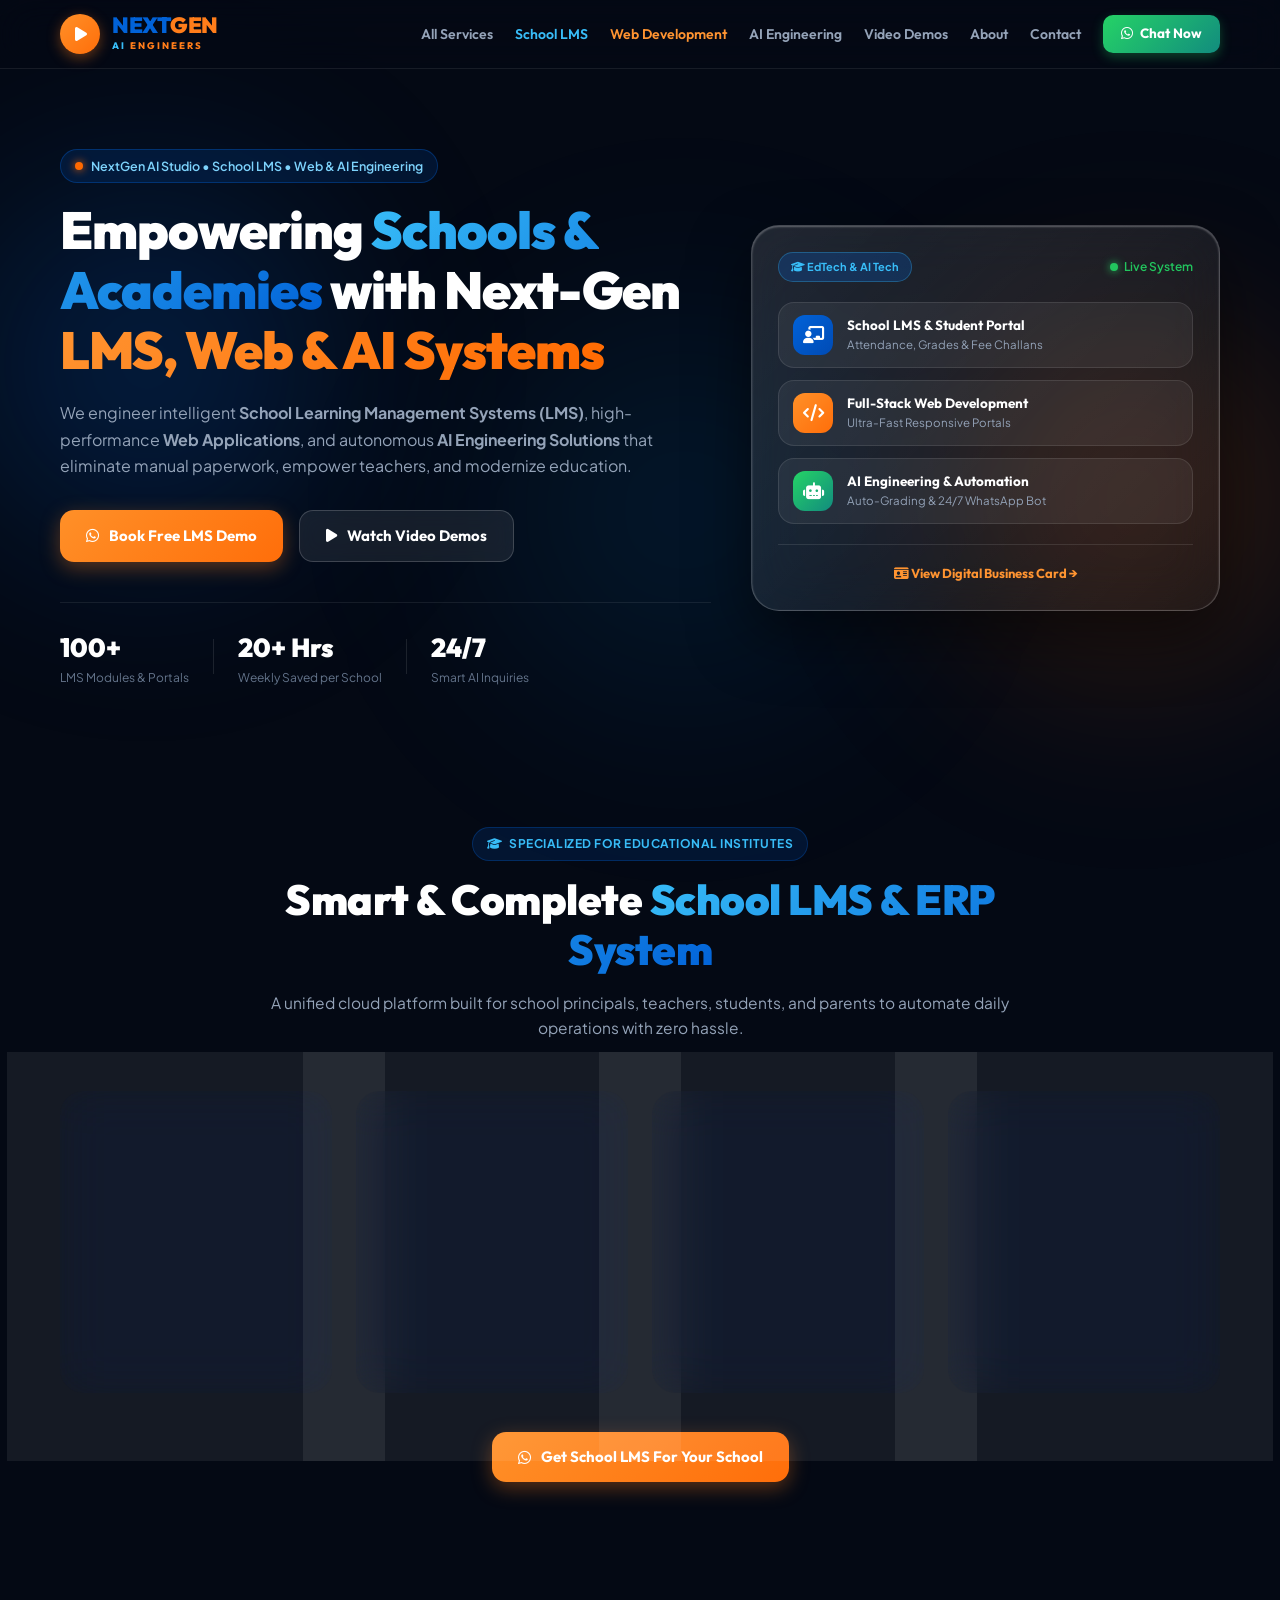
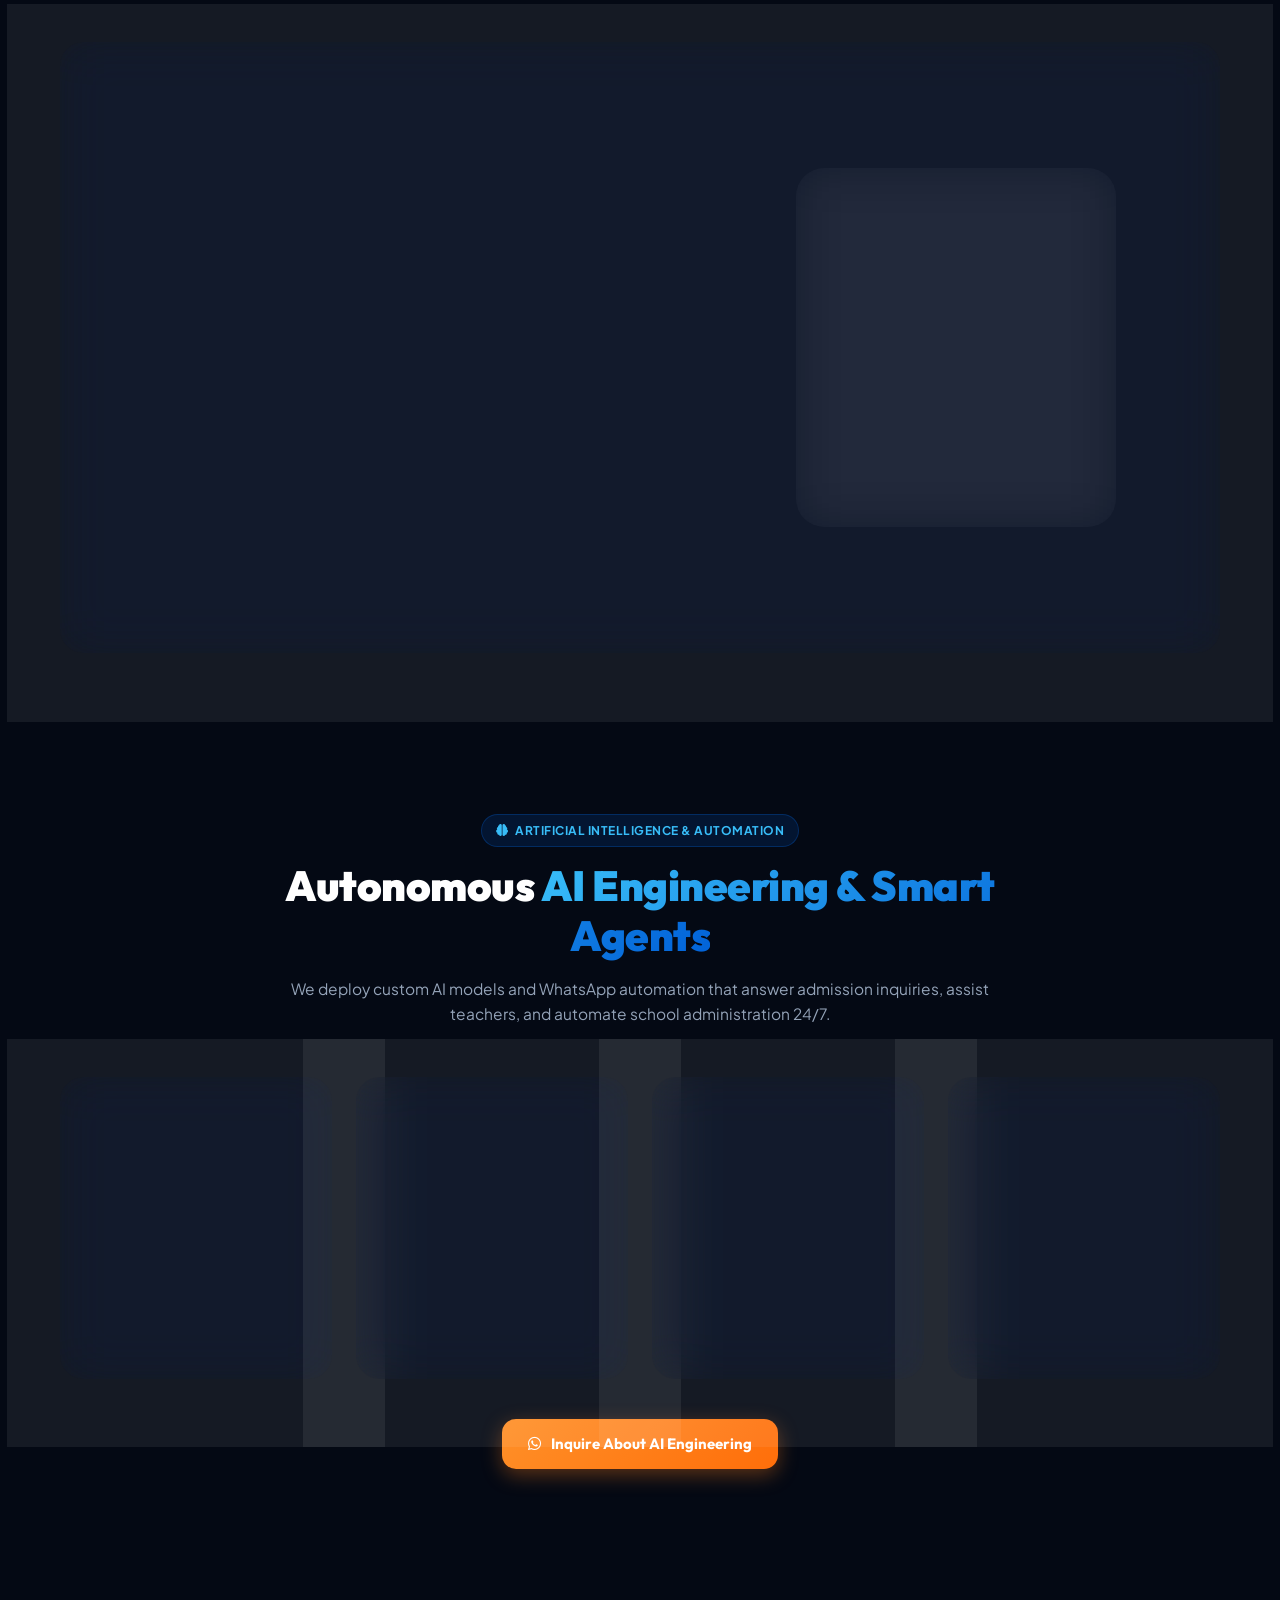
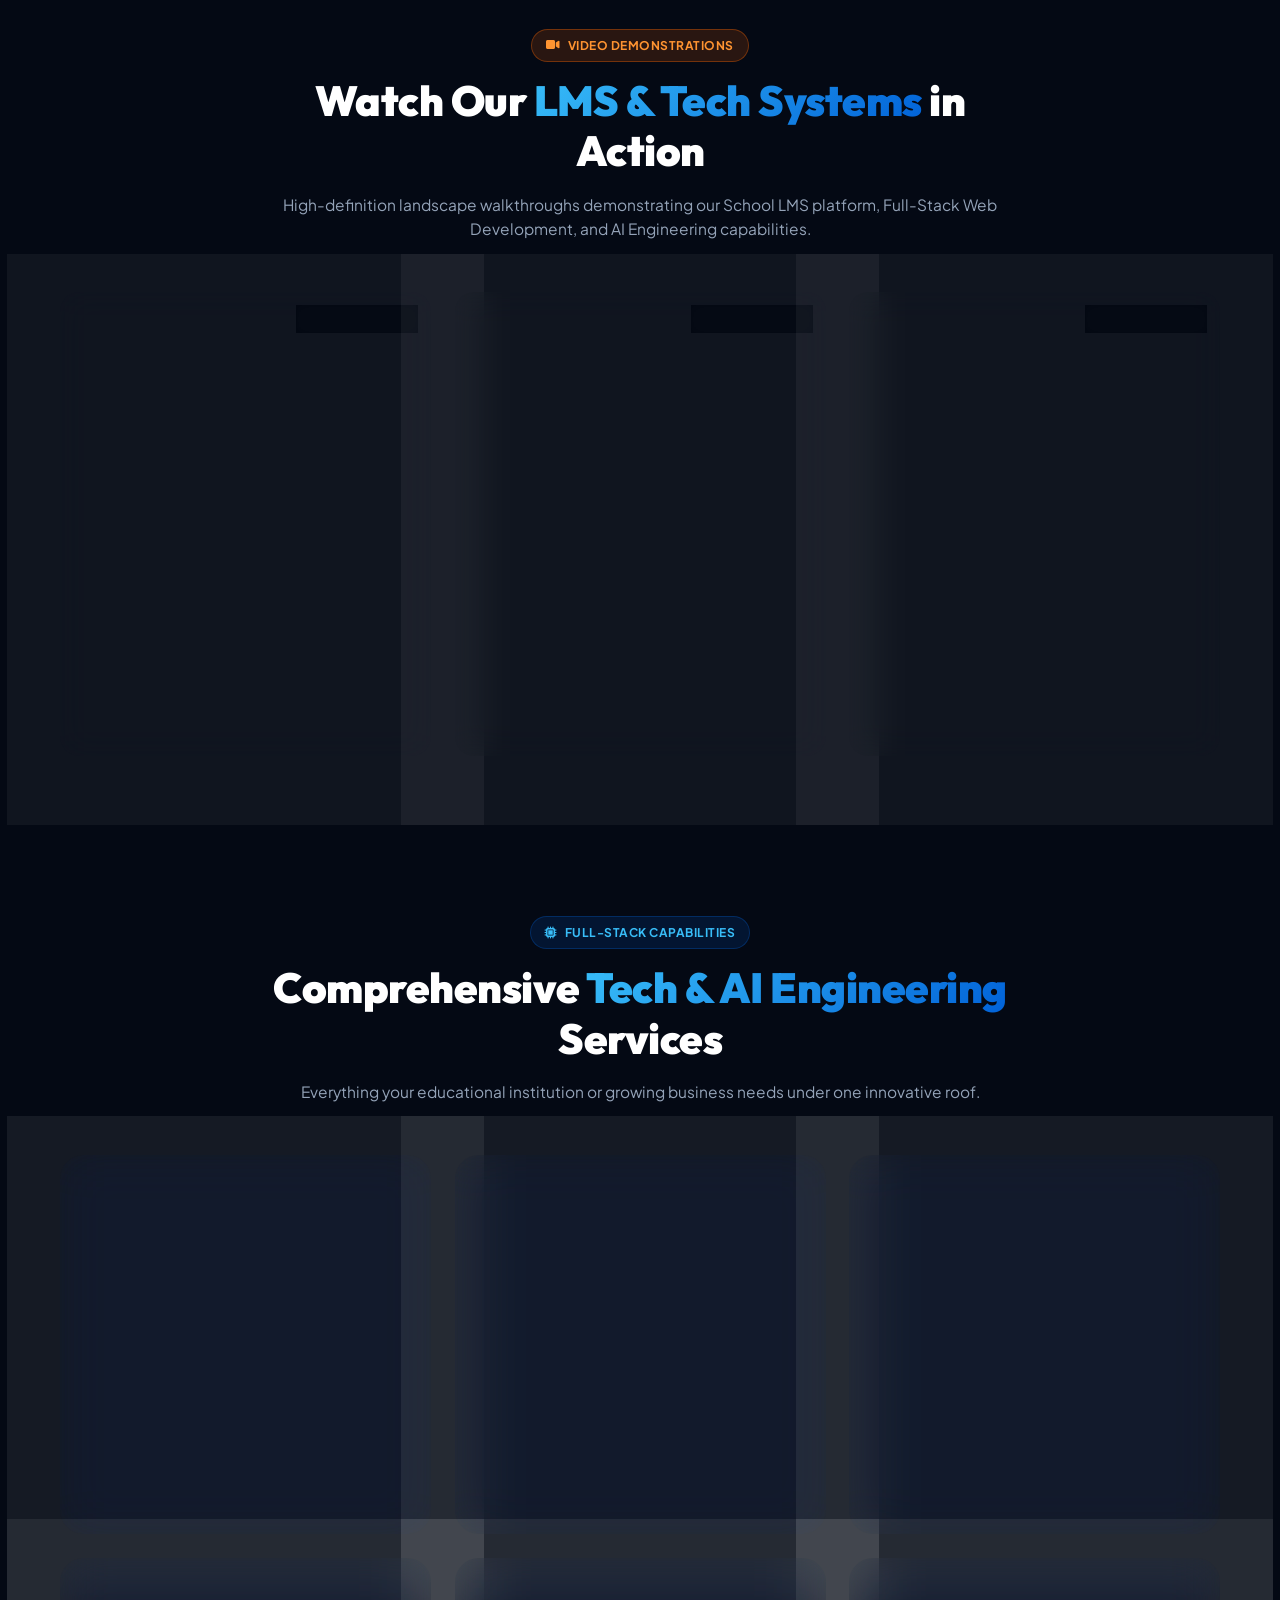
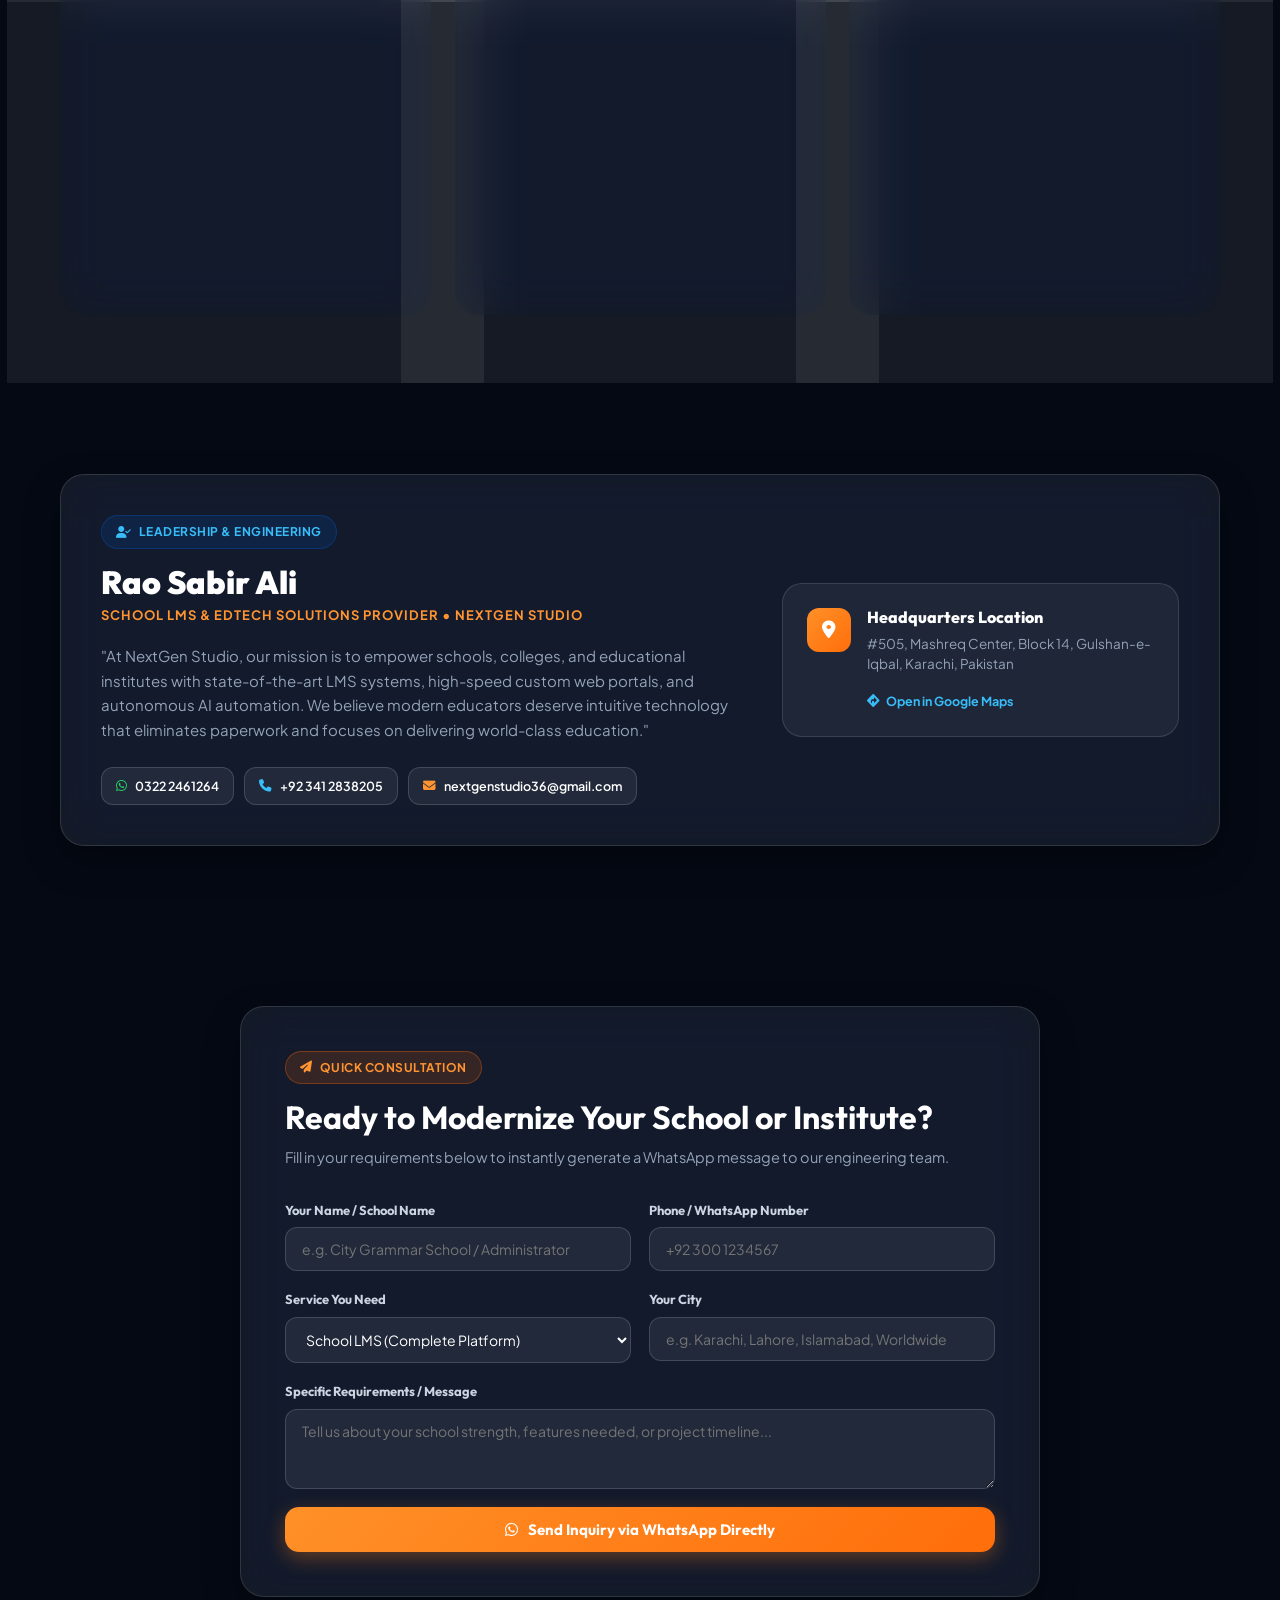
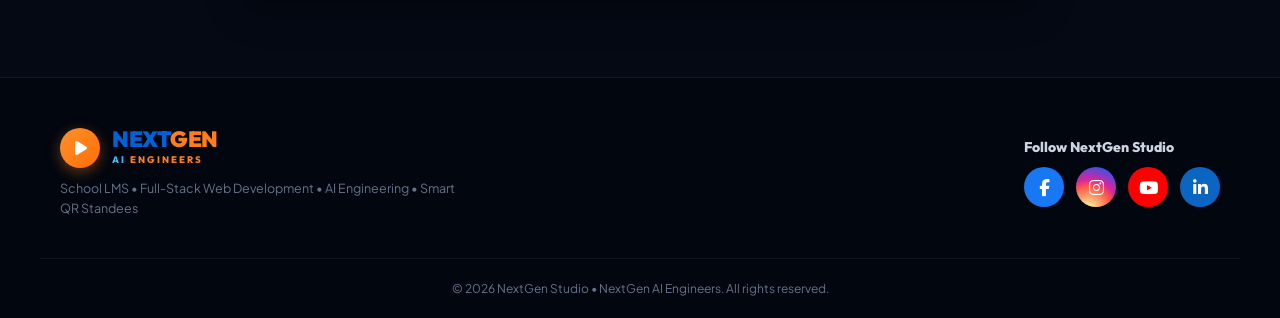
==== nextgen-ai-engineers/index.html @ ada36944 "Revamp website to School LMS, Web Development, AI Engineering, and add 3 landscape videos section" ====
<!DOCTYPE html>
<html lang="en">
<head>
  <meta charset="UTF-8" />
  <meta name="viewport" content="width=device-width, initial-scale=1.0" />
  <title>NextGen AI Engineers – School LMS, Full-Stack Web Development & AI Engineering</title>
  <meta name="description" content="NextGen AI Engineers builds cutting-edge School LMS platforms, custom school websites, autonomous AI engineering solutions, and full-stack web applications." />
  
  <link rel="preconnect" href="https://fonts.googleapis.com">
  <link rel="preconnect" href="https://fonts.gstatic.com" crossorigin>
  <link href="https://fonts.googleapis.com/css2?family=Outfit:wght@300;400;500;600;700;800;900&family=Plus+Jakarta+Sans:wght@400;500;600;700;800&display=swap" rel="stylesheet">
  <link rel="stylesheet" href="https://cdnjs.cloudflare.com/ajax/libs/font-awesome/6.5.1/css/all.min.css" />
  <link rel="stylesheet" href="style.css" />
</head>
<body>

  <!-- Ambient Cinematic Background Glows -->
  <div class="ambient-glow glow-blue-left"></div>
  <div class="ambient-glow glow-orange-right"></div>
  <div class="ambient-glow glow-center-bokeh"></div>

  <!-- ═══════════ NAVIGATION BAR ═══════════ -->
  <header class="site-header">
    <div class="container header-container">
      <a href="#home" class="brand-logo">
        <div class="logo-badge">
          <i class="fa-solid fa-play"></i>
        </div>
        <div class="logo-title-group">
          <div class="logo-main"><span class="blue">NEXT</span><span class="orange">GEN</span></div>
          <div class="logo-sub"><span class="stu">AI</span> <span class="dio">ENGINEERS</span></div>
        </div>
      </a>

      <nav class="nav-menu" id="navMenu">
        <a href="#services" class="nav-link">All Services</a>
        <a href="#school-lms" class="nav-link highlight-pill">School LMS</a>
        <a href="#web-dev-showcase" class="nav-link highlight-orange">Web Development</a>
        <a href="#ai-engineering-showcase" class="nav-link">AI Engineering</a>
        <a href="#video-demos" class="nav-link">Video Demos</a>
        <a href="#about" class="nav-link">About</a>
        <a href="#contact" class="nav-link">Contact</a>
        <a href="https://wa.me/923222461264?text=Hello%20NextGen%20AI%20Engineers,%20I%20want%20to%20inquire%20about%20School%20LMS%20and%20Web%20Solutions" target="_blank" class="btn-nav-cta">
          <i class="fa-brands fa-whatsapp"></i> Chat Now
        </a>
      </nav>

      <div class="mobile-toggle" id="mobileMenuBtn">
        <i class="fa-solid fa-bars"></i>
      </div>
    </div>
  </header>

  <!-- ═══════════ HERO SECTION ═══════════ -->
  <section class="hero-section" id="home">
    <div class="container hero-container">
      <div class="hero-content">
        <div class="hero-badge">
          <span class="badge-dot"></span>
          <span>NextGen AI Studio &bull; School LMS &bull; Web &amp; AI Engineering</span>
        </div>

        <h1 class="hero-title">
          Empowering <span class="text-gradient-blue">Schools &amp; Academies</span> with Next-Gen <span class="text-gradient-orange">LMS, Web &amp; AI Systems</span>
        </h1>

        <p class="hero-description">
          We engineer intelligent <strong>School Learning Management Systems (LMS)</strong>, high-performance <strong>Web Applications</strong>, and autonomous <strong>AI Engineering Solutions</strong> that eliminate manual paperwork, empower teachers, and modernize education.
        </p>

        <div class="hero-actions">
          <a href="https://wa.me/923222461264?text=Hello%20NextGen%20AI%20Engineers,%20I%20want%20to%20book%20a%20free%20School%20LMS%20Demo" target="_blank" class="btn btn-primary">
            <i class="fa-brands fa-whatsapp"></i> Book Free LMS Demo
          </a>
          <a href="#video-demos" class="btn btn-secondary">
            <i class="fa-solid fa-play"></i> Watch Video Demos
          </a>
        </div>

        <div class="hero-stats-row">
          <div class="hero-stat-item">
            <div class="stat-number">100+</div>
            <div class="stat-label">LMS Modules &amp; Portals</div>
          </div>
          <div class="stat-divider"></div>
          <div class="hero-stat-item">
            <div class="stat-number">20+ Hrs</div>
            <div class="stat-label">Weekly Saved per School</div>
          </div>
          <div class="stat-divider"></div>
          <div class="hero-stat-item">
            <div class="stat-number">24/7</div>
            <div class="stat-label">Smart AI Inquiries</div>
          </div>
        </div>
      </div>

      <!-- Hero Visual: 3D Glass Showcase Card -->
      <div class="hero-visual">
        <div class="hero-glass-card">
          <div class="glass-card-header">
            <div class="badge-mini"><i class="fa-solid fa-graduation-cap"></i> EdTech &amp; AI Tech</div>
            <span class="live-pulse"><span class="pulse-circle"></span> Live System</span>
          </div>

          <div class="glass-preview-box">
            <div class="preview-item">
              <div class="item-icon icon-blue"><i class="fa-solid fa-chalkboard-user"></i></div>
              <div class="item-text">
                <strong>School LMS &amp; Student Portal</strong>
                <span>Attendance, Grades &amp; Fee Challans</span>
              </div>
            </div>

            <div class="preview-item">
              <div class="item-icon icon-orange"><i class="fa-solid fa-code"></i></div>
              <div class="item-text">
                <strong>Full-Stack Web Development</strong>
                <span>Ultra-Fast Responsive Portals</span>
              </div>
            </div>

            <div class="preview-item">
              <div class="item-icon icon-green"><i class="fa-solid fa-robot"></i></div>
              <div class="item-text">
                <strong>AI Engineering &amp; Automation</strong>
                <span>Auto-Grading &amp; 24/7 WhatsApp Bot</span>
              </div>
            </div>
          </div>

          <div class="hero-card-footer">
            <a href="../index.html" class="digital-card-link" target="_blank">
              <i class="fa-solid fa-id-card"></i> View Digital Business Card &rarr;
            </a>
          </div>
        </div>
      </div>
    </div>
  </section>

  <!-- ═══════════ SPECIALITY 1: SCHOOL LMS ═══════════ -->
  <section class="section-feature highlight-section" id="school-lms">
    <div class="container">
      <div class="section-header">
        <div class="section-badge"><i class="fa-solid fa-graduation-cap"></i> Specialized for Educational Institutes</div>
        <h2 class="section-title">Smart &amp; Complete <span class="text-gradient-blue">School LMS &amp; ERP System</span></h2>
        <p class="section-subtitle">A unified cloud platform built for school principals, teachers, students, and parents to automate daily operations with zero hassle.</p>
      </div>

      <div class="features-grid">
        <div class="feature-card glass-panel">
          <div class="feature-icon-box bg-blue"><i class="fa-solid fa-users"></i></div>
          <h3>Student &amp; Staff Management</h3>
          <p>Digital admissions, student profiles, roll numbers, teacher assignments, and automated smart digital ID card generation.</p>
        </div>

        <div class="feature-card glass-panel">
          <div class="feature-icon-box bg-orange"><i class="fa-solid fa-receipt"></i></div>
          <h3>Online Fee &amp; Challan System</h3>
          <p>Generate monthly fee challans automatically, track unpaid dues, record payments, and send instant SMS/WhatsApp fee reminders.</p>
        </div>

        <div class="feature-card glass-panel">
          <div class="feature-icon-box bg-blue"><i class="fa-solid fa-clipboard-check"></i></div>
          <h3>Smart Attendance Tracking</h3>
          <p>Daily biometric or digital roll-call attendance with automated real-time alert notifications to parents for absent students.</p>
        </div>

        <div class="feature-card glass-panel">
          <div class="feature-icon-box bg-orange"><i class="fa-solid fa-chart-pie"></i></div>
          <h3>Exams, Grading &amp; Report Cards</h3>
          <p>Automated grade calculation, custom report card printing, GPA calculation, and instant online marksheet access for parents.</p>
        </div>
      </div>

      <div class="cta-center">
        <a href="https://wa.me/923222461264?text=Hi%20NextGen%20AI%20Engineers,%20I%20am%20interested%20in%20implementing%20School%20LMS%20in%20our%20institute" target="_blank" class="btn btn-primary">
          <i class="fa-brands fa-whatsapp"></i> Get School LMS For Your School
        </a>
      </div>
    </div>
  </section>

  <!-- ═══════════ SPECIALITY 2: FULL-STACK WEB DEVELOPMENT ═══════════ -->
  <section class="section-feature" id="web-dev-showcase">
    <div class="container">
      <div class="standee-wrapper glass-panel">
        <div class="standee-text-side">
          <div class="section-badge orange-badge"><i class="fa-solid fa-code"></i> Full-Stack Engineering</div>
          <h2 class="standee-title">Modern <span class="text-gradient-orange">Web Development &amp; Custom Portals</span></h2>
          <p class="standee-desc">
            We build lightning-fast, high-converting websites and scalable cloud web applications for schools, educational institutes, and growing businesses.
          </p>

          <ul class="standee-bullets">
            <li><i class="fa-solid fa-circle-check"></i> <strong>School &amp; Institute Portals:</strong> Elegant modern web design with online admissions and prospectus downloads.</li>
            <li><i class="fa-solid fa-circle-check"></i> <strong>Responsive Mobile-First:</strong> Smooth performance on all Android, iPhone, tablet, and desktop screens.</li>
            <li><i class="fa-solid fa-circle-check"></i> <strong>Custom Admin Dashboards:</strong> Intuitive administrative control panels built with React, Next.js, and Node.js.</li>
            <li><i class="fa-solid fa-circle-check"></i> <strong>Speed &amp; SEO Optimization:</strong> 99+ Google PageSpeed rating, SEO ready for top local rankings.</li>
          </ul>

          <div class="standee-cta-row">
            <a href="https://wa.me/923222461264?text=Hi%20NextGen,%20I%20want%20to%20build%20a%20custom%20School%20Website%20or%20Web%20Application" target="_blank" class="btn btn-primary">
              <i class="fa-solid fa-laptop-code"></i> Request Web Development Proposal
            </a>
          </div>
        </div>

        <div class="standee-preview-side">
          <div class="standee-mockup-card">
            <div class="acrylic-rim"></div>
            <div class="standee-logo-row">
              <div class="brand-play-badge"><i class="fa-solid fa-play"></i></div>
              <span class="standee-logo-text"><span class="blue">NEXT</span><span class="orange">GEN</span></span>
            </div>
            <div class="standee-sub-text">Modern Web Architecture</div>

            <div class="standee-qr-box">
              <img src="https://api.qrserver.com/v1/create-qr-code/?size=180x180&data=https://wa.me/923222461264&color=0a1b33" alt="NextGen QR" class="standee-qr-img" />
              <div class="standee-qr-label"><i class="fa-solid fa-camera"></i> Scan for Instant Demo</div>
            </div>

            <div class="standee-caption">React &bull; Next.js &bull; Node &bull; Cloud Databases</div>
          </div>
        </div>
      </div>
    </div>
  </section>

  <!-- ═══════════ SPECIALITY 3: AI ENGINEERING & AUTOMATION ═══════════ -->
  <section class="section-feature highlight-section" id="ai-engineering-showcase">
    <div class="container">
      <div class="section-header">
        <div class="section-badge"><i class="fa-solid fa-brain"></i> Artificial Intelligence &amp; Automation</div>
        <h2 class="section-title">Autonomous <span class="text-gradient-blue">AI Engineering &amp; Smart Agents</span></h2>
        <p class="section-subtitle">We deploy custom AI models and WhatsApp automation that answer admission inquiries, assist teachers, and automate school administration 24/7.</p>
      </div>

      <div class="features-grid">
        <div class="feature-card glass-panel">
          <div class="feature-icon-box bg-blue"><i class="fa-solid fa-robot"></i></div>
          <h3>24/7 AI Admission Chatbot</h3>
          <p>Trained AI bot on WhatsApp and web to guide parents through admissions, fee structures, and campus timings without human delays.</p>
        </div>

        <div class="feature-card glass-panel">
          <div class="feature-icon-box bg-orange"><i class="fa-solid fa-wand-magic-sparkles"></i></div>
          <h3>AI Homework &amp; Quiz Generator</h3>
          <p>Intelligent AI tool enabling teachers to generate chapter quizzes, lesson plans, and customized assignments in seconds.</p>
        </div>

        <div class="feature-card glass-panel">
          <div class="feature-icon-box bg-blue"><i class="fa-solid fa-chart-line"></i></div>
          <h3>Predictive Student Analytics</h3>
          <p>AI analytics that identify learning gaps early, providing teachers and parents with actionable insights on student performance.</p>
        </div>

        <div class="feature-card glass-panel">
          <div class="feature-icon-box bg-orange"><i class="fa-solid fa-gears"></i></div>
          <h3>Automated Multi-Channel Workflows</h3>
          <p>Connect admissions, fee alerts, attendance logs, and report dispatch into one seamless automated digital pipeline.</p>
        </div>
      </div>

      <div class="cta-center">
        <a href="https://wa.me/923222461264?text=Hi%20NextGen%20AI%20Engineers,%20I%20want%20to%20integrate%20AI%20Automation%20and%20Chatbots" target="_blank" class="btn btn-primary">
          <i class="fa-brands fa-whatsapp"></i> Inquire About AI Engineering
        </a>
      </div>
    </div>
  </section>

  <!-- ═══════════ NEW: 3 LANDSCAPE VIDEO DEMOS (16:9) ═══════════ -->
  <section class="section-feature" id="video-demos">
    <div class="container">
      <div class="section-header">
        <div class="section-badge orange-badge"><i class="fa-solid fa-video"></i> Video Demonstrations</div>
        <h2 class="section-title">Watch Our <span class="text-gradient-blue">LMS &amp; Tech Systems</span> in Action</h2>
        <p class="section-subtitle">High-definition landscape walkthroughs demonstrating our School LMS platform, Full-Stack Web Development, and AI Engineering capabilities.</p>
      </div>

      <div class="video-demos-grid">

        <!-- VIDEO 1: School LMS Walkthrough (16:9 Landscape) -->
        <div class="landscape-video-card glass-panel">
          <div class="video-player-container">
            <span class="video-landscape-tag"><i class="fa-solid fa-film"></i> 16:9 Landscape</span>
            <!-- HTML5 Video element ready for video file or embed -->
            <video controls poster="https://images.unsplash.com/photo-1509062522246-3755977927d7?q=80&w=1200&auto=format&fit=crop" preload="metadata">
              <source src="videos/school-lms-demo.mp4" type="video/mp4">
              Your browser does not support HTML5 video.
            </video>
          </div>
          <div class="video-info-body">
            <span class="video-badge"><i class="fa-solid fa-graduation-cap"></i> Demo Video 01</span>
            <h3>School LMS &amp; Student Portal Walkthrough</h3>
            <p>Comprehensive tour showing student enrollment, real-time attendance tracking, automated fee challan generation, and parent mobile dashboard.</p>
            <a href="https://wa.me/923222461264?text=Hello%2C%20I%20watched%20Video%201%20(School%20LMS)%20and%20want%20a%20live%20demo" target="_blank" class="btn-video-inquire">
              <i class="fa-brands fa-whatsapp"></i> Inquire About School LMS
            </a>
          </div>
        </div>

        <!-- VIDEO 2: Full-Stack Web Development (16:9 Landscape) -->
        <div class="landscape-video-card glass-panel">
          <div class="video-player-container">
            <span class="video-landscape-tag"><i class="fa-solid fa-film"></i> 16:9 Landscape</span>
            <video controls poster="https://images.unsplash.com/photo-1460925895917-afdab827c52f?q=80&w=1200&auto=format&fit=crop" preload="metadata">
              <source src="videos/web-development-demo.mp4" type="video/mp4">
              Your browser does not support HTML5 video.
            </video>
          </div>
          <div class="video-info-body">
            <span class="video-badge"><i class="fa-solid fa-code"></i> Demo Video 02</span>
            <h3>Full-Stack Web Apps &amp; Custom Portals</h3>
            <p>Deep-dive into our modern UI/UX design architecture, high-speed school websites, custom administrative dashboards, and database integrations.</p>
            <a href="https://wa.me/923222461264?text=Hello%2C%20I%20watched%20Video%202%20(Web%20Dev)%20and%20want%20to%20build%20a%20website/portal" target="_blank" class="btn-video-inquire">
              <i class="fa-brands fa-whatsapp"></i> Inquire About Web Development
            </a>
          </div>
        </div>

        <!-- VIDEO 3: AI Engineering & Automation (16:9 Landscape) -->
        <div class="landscape-video-card glass-panel">
          <div class="video-player-container">
            <span class="video-landscape-tag"><i class="fa-solid fa-film"></i> 16:9 Landscape</span>
            <video controls poster="https://images.unsplash.com/photo-1618005182384-a83a8bd57fbe?q=80&w=1200&auto=format&fit=crop" preload="metadata">
              <source src="videos/ai-engineering-demo.mp4" type="video/mp4">
              Your browser does not support HTML5 video.
            </video>
          </div>
          <div class="video-info-body">
            <span class="video-badge"><i class="fa-solid fa-robot"></i> Demo Video 03</span>
            <h3>AI Engineering &amp; Automated School Agents</h3>
            <p>Watch how autonomous AI agents respond to parent inquiries 24/7 on WhatsApp, automate exam grading, and sync with cloud school databases.</p>
            <a href="https://wa.me/923222461264?text=Hello%2C%20I%20watched%20Video%203%20(AI%20Engineering)%20and%20want%20AI%20Automation" target="_blank" class="btn-video-inquire">
              <i class="fa-brands fa-whatsapp"></i> Inquire About AI Engineering
            </a>
          </div>
        </div>

      </div>
    </div>
  </section>

  <!-- ═══════════ ALL TECH SERVICES SHOWCASE ═══════════ -->
  <section class="section-feature" id="services">
    <div class="container">
      <div class="section-header">
        <div class="section-badge"><i class="fa-solid fa-microchip"></i> Full-Stack Capabilities</div>
        <h2 class="section-title">Comprehensive <span class="text-gradient-blue">Tech &amp; AI Engineering</span> Services</h2>
        <p class="section-subtitle">Everything your educational institution or growing business needs under one innovative roof.</p>
      </div>

      <div class="services-six-grid">
        <!-- 1. School LMS & ERP -->
        <div class="service-card glass-panel" id="ai-solutions">
          <div class="service-card-top">
            <div class="service-icon-wrapper bg-blue"><i class="fa-solid fa-graduation-cap"></i></div>
            <span class="service-number">01</span>
          </div>
          <h3>School LMS &amp; ERP Platforms</h3>
          <p>All-in-one cloud management software for admissions, class schedules, teacher management, student attendance, and comprehensive gradebooks.</p>
          <ul class="service-points">
            <li><i class="fa-solid fa-check"></i> Student &amp; Parent Portals</li>
            <li><i class="fa-solid fa-check"></i> Automated Fee Challans &amp; Dues</li>
            <li><i class="fa-solid fa-check"></i> Examination &amp; Report Cards</li>
          </ul>
        </div>

        <!-- 2. Web Development -->
        <div class="service-card glass-panel" id="web-dev">
          <div class="service-card-top">
            <div class="service-icon-wrapper bg-blue"><i class="fa-solid fa-code"></i></div>
            <span class="service-number">02</span>
          </div>
          <h3>Full-Stack Web Development</h3>
          <p>Bespoke web applications and responsive school websites crafted with cutting-edge frameworks (React, Next.js, Node.js) for high performance.</p>
          <ul class="service-points">
            <li><i class="fa-solid fa-check"></i> Custom School Portals</li>
            <li><i class="fa-solid fa-check"></i> Mobile-First Responsive UI</li>
            <li><i class="fa-solid fa-check"></i> Ultra-Fast Loading &amp; High SEO</li>
          </ul>
        </div>

        <!-- 3. AI Engineering & LLMs -->
        <div class="service-card glass-panel" id="ai-automation">
          <div class="service-card-top">
            <div class="service-icon-wrapper bg-orange"><i class="fa-solid fa-robot"></i></div>
            <span class="service-number">03</span>
          </div>
          <h3>AI Engineering &amp; Chatbots</h3>
          <p>Custom LLM-powered bots, WhatsApp inquiry auto-responders, and intelligent tutor agents providing 24/7 assistance without human fatigue.</p>
          <ul class="service-points">
            <li><i class="fa-solid fa-check"></i> 24/7 WhatsApp Admission Bots</li>
            <li><i class="fa-solid fa-check"></i> Custom Fine-Tuned AI Models</li>
            <li><i class="fa-solid fa-check"></i> Automated Teacher Tools</li>
          </ul>
        </div>

        <!-- 4. Fee & Attendance Automation -->
        <div class="service-card glass-panel" id="digital-marketing">
          <div class="service-card-top">
            <div class="service-icon-wrapper bg-orange"><i class="fa-solid fa-chart-line"></i></div>
            <span class="service-number">04</span>
          </div>
          <h3>Fee &amp; Attendance Automation</h3>
          <p>Eliminate manual finance headaches with automated payment tracking, bank sync, digital invoices, and WhatsApp absent notifications.</p>
          <ul class="service-points">
            <li><i class="fa-solid fa-check"></i> Automated WhatsApp SMS Alerts</li>
            <li><i class="fa-solid fa-check"></i> Monthly Fee Reconciliation</li>
            <li><i class="fa-solid fa-check"></i> Biometric / RFID Integration</li>
          </ul>
        </div>

        <!-- 5. Graphic Design & UI/UX -->
        <div class="service-card glass-panel" id="graphic-design">
          <div class="service-card-top">
            <div class="service-icon-wrapper bg-blue"><i class="fa-solid fa-palette"></i></div>
            <span class="service-number">05</span>
          </div>
          <h3>Graphic Design &amp; Digital Cards</h3>
          <p>World-class brand identities, school crests, prospectus brochures, digital visiting cards, and user interfaces that inspire prestige.</p>
          <ul class="service-points">
            <li><i class="fa-solid fa-check"></i> Interactive Digital Business Cards</li>
            <li><i class="fa-solid fa-check"></i> Logo &amp; Identity Guidelines</li>
            <li><i class="fa-solid fa-check"></i> Prospectus &amp; Marketing Collaterals</li>
          </ul>
        </div>

        <!-- 6. Smart QR & Cloud Hardware -->
        <div class="service-card glass-panel">
          <div class="service-card-top">
            <div class="service-icon-wrapper bg-orange"><i class="fa-solid fa-qrcode"></i></div>
            <span class="service-number">06</span>
          </div>
          <h3>Smart QR Standees &amp; NFC</h3>
          <p>Luxury transparent acrylic QR standees for school reception desks and tap-to-phone NFC cards for instant digital connectivity.</p>
          <ul class="service-points">
            <li><i class="fa-solid fa-check"></i> Acrylic Glass Reception Displays</li>
            <li><i class="fa-solid fa-check"></i> Dynamic QR Management</li>
            <li><i class="fa-solid fa-check"></i> Tap-to-Phone NFC Solutions</li>
          </ul>
        </div>
      </div>
    </div>
  </section>

  <!-- ═══════════ FOUNDER PROFILE & ABOUT ═══════════ -->
  <section class="section-feature" id="about">
    <div class="container">
      <div class="about-card glass-panel">
        <div class="about-info-col">
          <div class="section-badge"><i class="fa-solid fa-user-check"></i> Leadership &amp; Engineering</div>
          <h2 class="about-name">Rao Sabir Ali</h2>
          <div class="about-role">School LMS &amp; EdTech Solutions Provider &bull; NextGen Studio</div>
          
          <p class="about-bio">
            "At NextGen Studio, our mission is to empower schools, colleges, and educational institutes with state-of-the-art LMS systems, high-speed custom web portals, and autonomous AI automation. We believe modern educators deserve intuitive technology that eliminates paperwork and focuses on delivering world-class education."
          </p>

          <div class="about-contact-chips">
            <a href="https://wa.me/923222461264" target="_blank" class="contact-chip chip-wa">
              <i class="fa-brands fa-whatsapp"></i> 0322 2461264
            </a>
            <a href="tel:+923412838205" class="contact-chip chip-call">
              <i class="fa-solid fa-phone"></i> +92 341 2838205
            </a>
            <a href="mailto:nextgenstudio36@gmail.com" class="contact-chip chip-mail">
              <i class="fa-solid fa-envelope"></i> nextgenstudio36@gmail.com
            </a>
          </div>
        </div>

        <div class="about-location-col">
          <div class="location-box">
            <div class="loc-icon"><i class="fa-solid fa-location-dot"></i></div>
            <div class="loc-details">
              <h4>Headquarters Location</h4>
              <p>#505, Mashreq Center, Block 14, Gulshan-e-Iqbal, Karachi, Pakistan</p>
              <a href="https://maps.google.com/?q=#505+mashreq+center+Block+14+Gulshan-e-Iqbal+Karachi" target="_blank" class="map-link">
                <i class="fa-solid fa-diamond-turn-right"></i> Open in Google Maps
              </a>
            </div>
          </div>
        </div>
      </div>
    </div>
  </section>

  <!-- ═══════════ INTERACTIVE INQUIRY FORM ═══════════ -->
  <section class="section-feature" id="contact">
    <div class="container">
      <div class="contact-form-wrapper glass-panel">
        <div class="form-header text-center">
          <div class="section-badge orange-badge"><i class="fa-solid fa-paper-plane"></i> Quick Consultation</div>
          <h2>Ready to Modernize Your School or Institute?</h2>
          <p>Fill in your requirements below to instantly generate a WhatsApp message to our engineering team.</p>
        </div>

        <form id="inquiryForm" class="inquiry-form" onsubmit="handleInquirySubmit(event)">
          <div class="form-row">
            <div class="form-group">
              <label for="clientName">Your Name / School Name</label>
              <input type="text" id="clientName" placeholder="e.g. City Grammar School / Administrator" required />
            </div>
            <div class="form-group">
              <label for="clientPhone">Phone / WhatsApp Number</label>
              <input type="tel" id="clientPhone" placeholder="+92 300 1234567" required />
            </div>
          </div>

          <div class="form-row">
            <div class="form-group">
              <label for="serviceType">Service You Need</label>
              <select id="serviceType" required>
                <option value="School LMS Implementation">School LMS (Complete Platform)</option>
                <option value="School Website Development">School / Institute Website Development</option>
                <option value="Full-Stack Web Application">Custom Full-Stack Web Application</option>
                <option value="AI Chatbots & Automation">AI WhatsApp Chatbots &amp; Automation</option>
                <option value="Fee & Attendance System">Fee Challan &amp; Attendance Management</option>
                <option value="Smart Acrylic QR Standee">Smart Acrylic Glass QR Standee</option>
                <option value="Graphic Design & Digital Card">Graphic Design &amp; Digital Business Card</option>
              </select>
            </div>
            <div class="form-group">
              <label for="clientCity">Your City</label>
              <input type="text" id="clientCity" placeholder="e.g. Karachi, Lahore, Islamabad, Worldwide" />
            </div>
          </div>

          <div class="form-group">
            <label for="clientNotes">Specific Requirements / Message</label>
            <textarea id="clientNotes" rows="3" placeholder="Tell us about your school strength, features needed, or project timeline..."></textarea>
          </div>

          <button type="submit" class="btn btn-primary btn-block">
            <i class="fa-brands fa-whatsapp"></i> Send Inquiry via WhatsApp Directly
          </button>
        </form>
      </div>
    </div>
  </section>

  <!-- ═══════════ FOOTER ═══════════ -->
  <footer class="site-footer">
    <div class="container footer-container">
      <div class="footer-brand">
        <div class="brand-logo">
          <div class="logo-badge"><i class="fa-solid fa-play"></i></div>
          <div class="logo-title-group">
            <div class="logo-main"><span class="blue">NEXT</span><span class="orange">GEN</span></div>
            <div class="logo-sub"><span class="stu">AI</span> <span class="dio">ENGINEERS</span></div>
          </div>
        </div>
        <p class="footer-tag">School LMS &bull; Full-Stack Web Development &bull; AI Engineering &bull; Smart QR Standees</p>
      </div>

      <div class="footer-social-column">
        <h4>Follow NextGen Studio</h4>
        <div class="social-track">
          <a href="https://www.facebook.com/rao.sabir.ali.2025?mibextid=ZbWKwL" target="_blank" rel="noopener noreferrer" class="social-circle s-fb" title="Facebook">
            <i class="fa-brands fa-facebook-f"></i>
          </a>
          <a href="https://www.instagram.com/sabir_ali_rao?stkn=MWRxcGYyYTcyN2g4dA==" target="_blank" rel="noopener noreferrer" class="social-circle s-ig" title="Instagram">
            <i class="fa-brands fa-instagram"></i>
          </a>
          <a href="https://youtube.com/@heathysecret?si=EnPG0prVcz52uG_B" target="_blank" rel="noopener noreferrer" class="social-circle s-yt" title="YouTube">
            <i class="fa-brands fa-youtube"></i>
          </a>
          <a href="https://www.linkedin.com/in/anushasabir?utm_source=share_via&utm_content=profile&utm_medium=member_android" target="_blank" rel="noopener noreferrer" class="social-circle s-in" title="LinkedIn">
            <i class="fa-brands fa-linkedin-in"></i>
          </a>
        </div>
      </div>
    </div>

    <div class="footer-bottom">
      <div class="container">
        <p>&copy; 2026 NextGen Studio &bull; NextGen AI Engineers. All rights reserved.</p>
      </div>
    </div>
  </footer>

  <script src="main.js"></script>
</body>
</html>
---- nextgen-ai-engineers/style.css ----
/* ═══════════════════════════════════════════════
   NextGen AI Engineers – Official Stylesheet
   Theme: Glassmorphism & High-Tech Futuristic Blue/Orange
   ═══════════════════════════════════════════════ */

:root {
  --brand-blue: #0162d8;
  --brand-blue-hover: #004bb5;
  --brand-orange: #ff7d1a;
  --brand-orange-hover: #f06a00;
  --bg-dark: #040914;
  --bg-glass: rgba(255, 255, 255, 0.05);
  --bg-glass-card: rgba(255, 255, 255, 0.07);
  --border-glass: rgba(255, 255, 255, 0.12);
  --border-glass-highlight: rgba(255, 255, 255, 0.28);
  --text-primary: #ffffff;
  --text-secondary: #94a3b8;
  --text-muted: #64748b;
  --font-heading: 'Outfit', sans-serif;
  --font-body: 'Plus Jakarta Sans', sans-serif;
}

* {
  margin: 0;
  padding: 0;
  box-sizing: border-box;
}

html {
  scroll-behavior: smooth;
  font-family: var(--font-body);
  background-color: var(--bg-dark);
  color: var(--text-primary);
  overflow-x: hidden;
}

body {
  position: relative;
  overflow-x: hidden;
  line-height: 1.6;
}

.container {
  width: 100%;
  max-width: 1200px;
  margin: 0 auto;
  padding: 0 20px;
}

/* ══════ AMBIENT BACKGROUND GLOWS ══════ */
.ambient-glow {
  position: fixed;
  border-radius: 50%;
  pointer-events: none;
  z-index: 0;
  filter: blur(80px);
}

.glow-blue-left {
  top: 10%;
  left: -10%;
  width: 550px;
  height: 550px;
  background: radial-gradient(circle, rgba(1, 98, 216, 0.28) 0%, transparent 70%);
}

.glow-orange-right {
  top: 25%;
  right: -10%;
  width: 550px;
  height: 550px;
  background: radial-gradient(circle, rgba(255, 105, 0, 0.22) 0%, transparent 70%);
}

.glow-center-bokeh {
  bottom: 10%;
  left: 30%;
  width: 600px;
  height: 600px;
  background: radial-gradient(circle, rgba(0, 150, 255, 0.12) 0%, transparent 70%);
}

/* ══════ TYPOGRAPHY & GRADIENTS ══════ */
h1, h2, h3, h4, h5, h6 {
  font-family: var(--font-heading);
  color: var(--text-primary);
  line-height: 1.2;
}

.text-gradient-blue {
  background: linear-gradient(135deg, #38bdf8, #0162d8);
  -webkit-background-clip: text;
  -webkit-text-fill-color: transparent;
}

.text-gradient-orange {
  background: linear-gradient(135deg, #ff9431, #ff6900);
  -webkit-background-clip: text;
  -webkit-text-fill-color: transparent;
}

/* ══════ GLASS PANEL ══════ */
.glass-panel {
  background: var(--bg-glass-card);
  backdrop-filter: blur(24px) saturate(180%);
  -webkit-backdrop-filter: blur(24px) saturate(180%);
  border: 1px solid var(--border-glass);
  border-radius: 24px;
  box-shadow: 0 15px 35px rgba(0, 0, 0, 0.35);
  transition: all 0.3s ease;
  position: relative;
  overflow: hidden;
}

.glass-panel:hover {
  border-color: var(--border-glass-highlight);
  box-shadow: 0 20px 45px rgba(1, 98, 216, 0.15);
}

/* ══════ BUTTONS ══════ */
.btn {
  display: inline-flex;
  align-items: center;
  justify-content: center;
  gap: 10px;
  padding: 13px 26px;
  border-radius: 14px;
  font-family: var(--font-heading);
  font-size: 15px;
  font-weight: 700;
  text-decoration: none;
  cursor: pointer;
  transition: all 0.25s cubic-bezier(0.34, 1.56, 0.64, 1);
  border: none;
}

.btn-primary {
  background: linear-gradient(135deg, #ff9028, #ff6e0a);
  color: #ffffff;
  box-shadow: 0 6px 20px rgba(255, 125, 26, 0.35);
}

.btn-primary:hover {
  transform: translateY(-2px);
  box-shadow: 0 10px 25px rgba(255, 125, 26, 0.5);
}

.btn-secondary {
  background: rgba(255, 255, 255, 0.08);
  color: #ffffff;
  border: 1px solid rgba(255, 255, 255, 0.18);
  backdrop-filter: blur(10px);
}

.btn-secondary:hover {
  background: rgba(255, 255, 255, 0.16);
  border-color: rgba(255, 255, 255, 0.35);
  transform: translateY(-2px);
}

.btn-block {
  width: 100%;
}

/* ══════ SITE HEADER ══════ */
.site-header {
  position: sticky;
  top: 0;
  z-index: 100;
  background: rgba(4, 9, 20, 0.75);
  backdrop-filter: blur(20px);
  -webkit-backdrop-filter: blur(20px);
  border-bottom: 1px solid rgba(255, 255, 255, 0.08);
  padding: 14px 0;
}

.header-container {
  display: flex;
  align-items: center;
  justify-content: space-between;
}

.brand-logo {
  display: flex;
  align-items: center;
  gap: 12px;
  text-decoration: none;
}

.logo-badge {
  width: 40px;
  height: 40px;
  border-radius: 50%;
  background: linear-gradient(135deg, #ff9028, #ff6e0a);
  display: flex;
  align-items: center;
  justify-content: center;
  color: #ffffff;
  font-size: 16px;
  box-shadow: 0 4px 14px rgba(255, 125, 26, 0.4);
}

.logo-badge i {
  margin-left: 2px;
}

.logo-title-group {
  display: flex;
  flex-direction: column;
}

.logo-main {
  font-family: var(--font-heading);
  font-size: 22px;
  font-weight: 900;
  letter-spacing: -0.5px;
  line-height: 1;
}

.logo-main .blue { color: var(--brand-blue); }
.logo-main .orange { color: var(--brand-orange); }

.logo-sub {
  font-family: var(--font-heading);
  font-size: 9.5px;
  font-weight: 800;
  letter-spacing: 2px;
  margin-top: 2px;
}

.logo-sub .stu { color: #38bdf8; }
.logo-sub .dio { color: var(--brand-orange); }

.nav-menu {
  display: flex;
  align-items: center;
  gap: 22px;
}

.nav-link {
  color: var(--text-secondary);
  text-decoration: none;
  font-family: var(--font-heading);
  font-size: 14px;
  font-weight: 600;
  transition: color 0.2s;
}

.nav-link:hover {
  color: #ffffff;
}

.highlight-pill {
  color: #38bdf8 !important;
}

.highlight-orange {
  color: #ff9431 !important;
}

.btn-nav-cta {
  background: linear-gradient(135deg, #25d366, #128c7e);
  color: #ffffff;
  text-decoration: none;
  padding: 8px 18px;
  border-radius: 10px;
  font-family: var(--font-heading);
  font-size: 13.5px;
  font-weight: 700;
  display: inline-flex;
  align-items: center;
  gap: 7px;
  box-shadow: 0 4px 12px rgba(37, 211, 102, 0.3);
  transition: transform 0.2s;
}

.btn-nav-cta:hover {
  transform: translateY(-2px);
}

.mobile-toggle {
  display: none;
  font-size: 22px;
  color: #ffffff;
  cursor: pointer;
}

/* ══════ HERO SECTION ══════ */
.hero-section {
  padding: 80px 0 60px;
  position: relative;
  z-index: 10;
}

.hero-container {
  display: grid;
  grid-template-columns: 1.25fr 0.9fr;
  gap: 40px;
  align-items: center;
}

.hero-badge {
  display: inline-flex;
  align-items: center;
  gap: 8px;
  padding: 6px 14px;
  background: rgba(1, 98, 216, 0.15);
  border: 1px solid rgba(1, 98, 216, 0.35);
  border-radius: 30px;
  font-size: 12.5px;
  font-weight: 600;
  color: #7dd3fc;
  margin-bottom: 18px;
}

.badge-dot {
  width: 8px;
  height: 8px;
  border-radius: 50%;
  background: #ff6900;
  box-shadow: 0 0 8px #ff6900;
}

.hero-title {
  font-size: clamp(34px, 4.5vw, 52px);
  font-weight: 900;
  letter-spacing: -1px;
  line-height: 1.15;
  margin-bottom: 20px;
}

.hero-description {
  font-size: 16px;
  color: var(--text-secondary);
  line-height: 1.65;
  margin-bottom: 30px;
  max-width: 600px;
}

.hero-actions {
  display: flex;
  gap: 16px;
  margin-bottom: 40px;
  flex-wrap: wrap;
}

.hero-stats-row {
  display: flex;
  align-items: center;
  gap: 24px;
  padding-top: 24px;
  border-top: 1px solid rgba(255, 255, 255, 0.08);
}

.stat-number {
  font-family: var(--font-heading);
  font-size: 26px;
  font-weight: 900;
  color: #ffffff;
}

.stat-label {
  font-size: 12px;
  color: var(--text-muted);
}

.stat-divider {
  width: 1px;
  height: 35px;
  background: rgba(255, 255, 255, 0.1);
}

/* Hero 3D Card Visual */
.hero-glass-card {
  background: linear-gradient(135deg, rgba(255, 255, 255, 0.12) 0%, rgba(255, 255, 255, 0.03) 100%);
  backdrop-filter: blur(25px);
  border: 1px solid rgba(255, 255, 255, 0.2);
  border-radius: 28px;
  padding: 26px;
  box-shadow: 0 25px 60px rgba(0, 0, 0, 0.5), inset 0 1px 2px rgba(255, 255, 255, 0.3);
}

.glass-card-header {
  display: flex;
  align-items: center;
  justify-content: space-between;
  margin-bottom: 20px;
}

.badge-mini {
  background: rgba(1, 98, 216, 0.25);
  color: #38bdf8;
  padding: 5px 12px;
  border-radius: 20px;
  font-size: 11px;
  font-weight: 700;
  border: 1px solid rgba(56, 189, 248, 0.3);
}

.live-pulse {
  display: flex;
  align-items: center;
  gap: 6px;
  font-size: 12px;
  color: #22c55e;
  font-weight: 600;
}

.pulse-circle {
  width: 8px;
  height: 8px;
  border-radius: 50%;
  background: #22c55e;
  box-shadow: 0 0 8px #22c55e;
}

.glass-preview-box {
  display: flex;
  flex-direction: column;
  gap: 12px;
  margin-bottom: 20px;
}

.preview-item {
  display: flex;
  align-items: center;
  gap: 14px;
  background: rgba(255, 255, 255, 0.06);
  border: 1px solid rgba(255, 255, 255, 0.1);
  border-radius: 16px;
  padding: 12px 14px;
}

.item-icon {
  width: 40px;
  height: 40px;
  border-radius: 12px;
  display: flex;
  align-items: center;
  justify-content: center;
  color: #ffffff;
  font-size: 17px;
  flex-shrink: 0;
}

.icon-blue   { background: linear-gradient(135deg, #0162d8, #004bb5); }
.icon-orange { background: linear-gradient(135deg, #ff9028, #ff6e0a); }
.icon-green  { background: linear-gradient(135deg, #25d366, #128c7e); }

.item-text {
  display: flex;
  flex-direction: column;
}

.item-text strong {
  font-family: var(--font-heading);
  font-size: 13.5px;
  color: #ffffff;
}

.item-text span {
  font-size: 11.5px;
  color: var(--text-secondary);
}

.hero-card-footer {
  text-align: center;
  padding-top: 14px;
  border-top: 1px solid rgba(255, 255, 255, 0.1);
}

.digital-card-link {
  color: #ff9431;
  font-family: var(--font-heading);
  font-size: 13px;
  font-weight: 700;
  text-decoration: none;
  transition: color 0.2s;
}

.digital-card-link:hover {
  color: #ffffff;
}

/* ══════ SECTION GENERAL ══════ */
.section-feature {
  padding: 80px 0;
  position: relative;
  z-index: 10;
}

.section-header {
  text-align: center;
  max-width: 750px;
  margin: 0 auto 50px;
}

.section-badge {
  display: inline-flex;
  align-items: center;
  gap: 7px;
  padding: 6px 14px;
  background: rgba(1, 98, 216, 0.15);
  border: 1px solid rgba(1, 98, 216, 0.3);
  border-radius: 20px;
  font-size: 12px;
  font-weight: 700;
  color: #38bdf8;
  margin-bottom: 14px;
  text-transform: uppercase;
  letter-spacing: 0.5px;
}

.orange-badge {
  background: rgba(255, 105, 0, 0.15);
  border-color: rgba(255, 105, 0, 0.35);
  color: #ff9431;
}

.section-title {
  font-size: clamp(28px, 3.8vw, 42px);
  font-weight: 900;
  letter-spacing: -0.5px;
  margin-bottom: 16px;
}

.section-subtitle {
  font-size: 15.5px;
  color: var(--text-secondary);
  line-height: 1.6;
}

/* ══════ DOCTOR WEBSITES GRID ══════ */
.features-grid {
  display: grid;
  grid-template-columns: repeat(auto-fit, minmax(260px, 1fr));
  gap: 24px;
  margin-bottom: 40px;
}

.feature-card {
  padding: 30px 24px;
}

.feature-icon-box {
  width: 50px;
  height: 50px;
  border-radius: 14px;
  display: flex;
  align-items: center;
  justify-content: center;
  color: #ffffff;
  font-size: 22px;
  margin-bottom: 20px;
}

.bg-blue   { background: linear-gradient(135deg, #0162d8, #004bb5); }
.bg-orange { background: linear-gradient(135deg, #ff9028, #ff6e0a); }

.feature-card h3 {
  font-size: 19px;
  font-weight: 800;
  margin-bottom: 12px;
}

.feature-card p {
  font-size: 14px;
  color: var(--text-secondary);
  line-height: 1.6;
}

.cta-center {
  text-align: center;
}

/* ══════ SMART QR STANDEES WRAPPER ══════ */
.standee-wrapper {
  display: grid;
  grid-template-columns: 1.15fr 0.85fr;
  gap: 40px;
  padding: 44px;
  align-items: center;
}

.standee-title {
  font-size: clamp(26px, 3.5vw, 36px);
  font-weight: 900;
  margin-bottom: 16px;
  line-height: 1.2;
}

.standee-desc {
  font-size: 15px;
  color: var(--text-secondary);
  line-height: 1.6;
  margin-bottom: 22px;
}

.standee-bullets {
  list-style: none;
  display: flex;
  flex-direction: column;
  gap: 12px;
  margin-bottom: 30px;
}

.standee-bullets li {
  font-size: 14.5px;
  color: #e2e8f0;
  display: flex;
  align-items: flex-start;
  gap: 10px;
}

.standee-bullets li i {
  color: #ff9431;
  font-size: 16px;
  margin-top: 3px;
}

/* Standee 3D Mockup Box */
.standee-preview-side {
  display: flex;
  justify-content: center;
}

.standee-mockup-card {
  width: 100%;
  max-width: 320px;
  background: linear-gradient(145deg, rgba(255, 255, 255, 0.22) 0%, rgba(255, 255, 255, 0.08) 100%);
  backdrop-filter: blur(25px);
  border: 2px solid rgba(255, 255, 255, 0.4);
  border-radius: 28px;
  padding: 26px 20px;
  text-align: center;
  box-shadow: 0 25px 60px rgba(0, 0, 0, 0.6), 0 0 35px rgba(255, 105, 0, 0.25);
  position: relative;
}

.standee-logo-row {
  display: flex;
  align-items: center;
  justify-content: center;
  gap: 8px;
  margin-bottom: 3px;
}

.brand-play-badge {
  width: 34px;
  height: 34px;
  border-radius: 50%;
  background: linear-gradient(135deg, #ff9028, #ff6e0a);
  display: flex;
  align-items: center;
  justify-content: center;
  color: #ffffff;
  font-size: 14px;
}

.standee-logo-text {
  font-family: var(--font-heading);
  font-size: 20px;
  font-weight: 900;
}

.standee-sub-text {
  font-size: 11px;
  color: var(--text-secondary);
  margin-bottom: 18px;
}

.standee-qr-box {
  background: #ffffff;
  border-radius: 20px;
  padding: 16px;
  display: inline-block;
  box-shadow: 0 0 25px rgba(1, 98, 216, 0.4), 0 0 15px rgba(255, 105, 0, 0.3);
  margin-bottom: 16px;
}

.standee-qr-img {
  width: 140px;
  height: 140px;
  display: block;
}

.standee-qr-label {
  font-size: 11px;
  font-weight: 800;
  color: #0a192f;
  margin-top: 8px;
}

.standee-caption {
  font-size: 10.5px;
  color: var(--text-muted);
}

/* ══════ SIX SERVICES GRID ══════ */
.services-six-grid {
  display: grid;
  grid-template-columns: repeat(auto-fit, minmax(320px, 1fr));
  gap: 24px;
}

.service-card {
  padding: 32px 26px;
  display: flex;
  flex-direction: column;
}

.service-card-top {
  display: flex;
  align-items: center;
  justify-content: space-between;
  margin-bottom: 20px;
}

.service-icon-wrapper {
  width: 52px;
  height: 52px;
  border-radius: 14px;
  display: flex;
  align-items: center;
  justify-content: center;
  color: #ffffff;
  font-size: 22px;
}

.service-number {
  font-family: var(--font-heading);
  font-size: 22px;
  font-weight: 900;
  color: rgba(255, 255, 255, 0.2);
}

.service-card h3 {
  font-size: 20px;
  font-weight: 800;
  margin-bottom: 12px;
}

.service-card p {
  font-size: 14px;
  color: var(--text-secondary);
  line-height: 1.6;
  margin-bottom: 20px;
  flex: 1;
}

.service-points {
  list-style: none;
  display: flex;
  flex-direction: column;
  gap: 8px;
  border-top: 1px solid rgba(255, 255, 255, 0.08);
  padding-top: 16px;
}

.service-points li {
  font-size: 13px;
  color: #cbd5e1;
  display: flex;
  align-items: center;
  gap: 8px;
}

.service-points li i {
  color: #38bdf8;
  font-size: 11px;
}

/* ══════ ABOUT / FOUNDER SECTION ══════ */
.about-card {
  display: grid;
  grid-template-columns: 1.3fr 0.8fr;
  gap: 36px;
  padding: 40px;
  align-items: center;
}

.about-name {
  font-size: 32px;
  font-weight: 900;
  margin-bottom: 4px;
}

.about-role {
  font-size: 13px;
  font-weight: 700;
  color: #ff9431;
  text-transform: uppercase;
  letter-spacing: 1px;
  margin-bottom: 18px;
}

.about-bio {
  font-size: 15px;
  color: var(--text-secondary);
  line-height: 1.65;
  margin-bottom: 24px;
}

.about-contact-chips {
  display: flex;
  flex-wrap: wrap;
  gap: 10px;
}

.contact-chip {
  display: inline-flex;
  align-items: center;
  gap: 8px;
  padding: 8px 14px;
  border-radius: 12px;
  font-size: 12.5px;
  font-weight: 600;
  text-decoration: none;
  background: rgba(255, 255, 255, 0.07);
  border: 1px solid rgba(255, 255, 255, 0.15);
  color: #ffffff;
  transition: transform 0.2s;
}

.contact-chip:hover {
  transform: translateY(-2px);
  background: rgba(255, 255, 255, 0.14);
}

.chip-wa i   { color: #25d366; }
.chip-call i { color: #38bdf8; }
.chip-mail i { color: #ff9431; }

.location-box {
  background: rgba(255, 255, 255, 0.06);
  border: 1px solid rgba(255, 255, 255, 0.12);
  border-radius: 20px;
  padding: 24px;
  display: flex;
  gap: 16px;
  align-items: flex-start;
}

.loc-icon {
  width: 44px;
  height: 44px;
  border-radius: 12px;
  background: linear-gradient(135deg, #ff9028, #ff6e0a);
  display: flex;
  align-items: center;
  justify-content: center;
  color: #ffffff;
  font-size: 18px;
  flex-shrink: 0;
}

.loc-details h4 {
  font-size: 16px;
  font-weight: 800;
  margin-bottom: 6px;
}

.loc-details p {
  font-size: 13.5px;
  color: var(--text-secondary);
  line-height: 1.5;
  margin-bottom: 12px;
}

.map-link {
  color: #38bdf8;
  font-size: 12.5px;
  font-weight: 700;
  text-decoration: none;
  display: inline-flex;
  align-items: center;
  gap: 6px;
}

.map-link:hover {
  text-decoration: underline;
}

/* ══════ INQUIRY FORM ══════ */
.contact-form-wrapper {
  max-width: 800px;
  margin: 0 auto;
  padding: 44px;
}

.form-header {
  margin-bottom: 30px;
}

.form-header h2 {
  font-size: clamp(24px, 3.5vw, 32px);
  margin-bottom: 10px;
}

.form-header p {
  font-size: 14.5px;
  color: var(--text-secondary);
}

.inquiry-form {
  display: flex;
  flex-direction: column;
  gap: 18px;
}

.form-row {
  display: grid;
  grid-template-columns: 1fr 1fr;
  gap: 18px;
}

.form-group {
  display: flex;
  flex-direction: column;
  gap: 7px;
}

.form-group label {
  font-family: var(--font-heading);
  font-size: 13px;
  font-weight: 700;
  color: #cbd5e1;
}

.form-group input,
.form-group select,
.form-group textarea {
  background: rgba(255, 255, 255, 0.07);
  border: 1px solid rgba(255, 255, 255, 0.15);
  border-radius: 12px;
  padding: 12px 16px;
  color: #ffffff;
  font-family: var(--font-body);
  font-size: 14px;
  outline: none;
  transition: border-color 0.2s;
}

.form-group select option {
  background: #0a192f;
  color: #ffffff;
}

.form-group input:focus,
.form-group select:focus,
.form-group textarea:focus {
  border-color: #0162d8;
  box-shadow: 0 0 10px rgba(1, 98, 216, 0.3);
}

/* ══════ FOOTER ══════ */
.site-footer {
  background: #02060f;
  border-top: 1px solid rgba(255, 255, 255, 0.08);
  padding: 50px 0 20px;
  position: relative;
  z-index: 10;
}

.footer-container {
  display: flex;
  align-items: center;
  justify-content: space-between;
  padding-bottom: 40px;
  border-bottom: 1px solid rgba(255, 255, 255, 0.06);
  flex-wrap: wrap;
  gap: 30px;
}

.footer-tag {
  font-size: 12.5px;
  color: var(--text-muted);
  margin-top: 10px;
  max-width: 400px;
}

.footer-social-column h4 {
  font-size: 14px;
  font-weight: 800;
  margin-bottom: 12px;
  color: #cbd5e1;
}

.social-track {
  display: flex;
  gap: 12px;
}

.social-circle {
  width: 40px;
  height: 40px;
  border-radius: 50%;
  display: flex;
  align-items: center;
  justify-content: center;
  color: #ffffff;
  text-decoration: none;
  font-size: 17px;
  transition: all 0.25s cubic-bezier(0.34, 1.56, 0.64, 1);
}

.social-circle:hover {
  transform: translateY(-3px) scale(1.12);
}

.s-fb { background: #1877f2; }
.s-ig { background: radial-gradient(circle at 30% 107%, #fdf497 0%, #fdf497 5%, #fd5949 45%, #d6249f 60%, #285aeb 90%); }
.s-yt { background: #ff0000; }
.s-in { background: #0a66c2; }

.footer-bottom {
  padding-top: 20px;
  text-align: center;
}

.footer-bottom p {
  font-size: 12px;
  color: var(--text-muted);
}

/* ══════ COMPREHENSIVE MOBILE & TABLET RESPONSIVENESS ══════ */
@media (max-width: 1024px) {
  .hero-container {
    grid-template-columns: 1fr;
    gap: 40px;
    text-align: center;
  }

  .hero-description {
    margin-left: auto;
    margin-right: auto;
  }

  .hero-actions {
    justify-content: center;
  }

  .hero-stats-row {
    justify-content: center;
  }

  .hero-visual {
    max-width: 500px;
    margin: 0 auto;
    width: 100%;
  }

  .standee-wrapper {
    grid-template-columns: 1fr;
    gap: 36px;
    padding: 36px 28px;
  }

  .about-card {
    grid-template-columns: 1fr;
    gap: 30px;
    padding: 36px 28px;
  }
}

@media (max-width: 768px) {
  .container {
    padding: 0 16px;
  }

  .site-header {
    padding: 12px 0;
  }

  .mobile-toggle {
    display: flex;
    align-items: center;
    justify-content: center;
    width: 40px;
    height: 40px;
    border-radius: 10px;
    background: rgba(255, 255, 255, 0.08);
    border: 1px solid rgba(255, 255, 255, 0.15);
  }

  .nav-menu {
    position: absolute;
    top: 100%;
    left: 0;
    right: 0;
    background: rgba(4, 9, 20, 0.98);
    backdrop-filter: blur(30px);
    -webkit-backdrop-filter: blur(30px);
    border-bottom: 1px solid rgba(255, 255, 255, 0.15);
    flex-direction: column;
    padding: 24px 20px;
    gap: 16px;
    display: none;
    box-shadow: 0 20px 40px rgba(0, 0, 0, 0.7);
  }

  .nav-menu.active {
    display: flex;
    animation: slideDown 0.25s ease-out forwards;
  }

  @keyframes slideDown {
    from { opacity: 0; transform: translateY(-10px); }
    to { opacity: 1; transform: translateY(0); }
  }

  .nav-link {
    font-size: 16px;
    padding: 8px 0;
    width: 100%;
    border-bottom: 1px solid rgba(255, 255, 255, 0.05);
  }

  .btn-nav-cta {
    width: 100%;
    justify-content: center;
    padding: 12px;
    font-size: 15px;
    margin-top: 8px;
  }

  .hero-section {
    padding: 50px 0 40px;
  }

  .hero-title {
    font-size: clamp(28px, 6.5vw, 38px);
    letter-spacing: -0.5px;
  }

  .section-feature {
    padding: 60px 0;
  }

  .section-title {
    font-size: clamp(24px, 5.8vw, 32px);
  }

  .services-six-grid {
    grid-template-columns: 1fr;
    gap: 18px;
  }

  .features-grid {
    grid-template-columns: 1fr;
    gap: 18px;
  }

  .form-row {
    grid-template-columns: 1fr;
    gap: 14px;
  }

  .contact-form-wrapper {
    padding: 30px 20px;
  }

  .form-group input,
  .form-group select,
  .form-group textarea {
    font-size: 16px; /* Prevents iOS Safari auto-zoom */
    padding: 13px 14px;
  }

  .footer-container {
    flex-direction: column;
    text-align: center;
    gap: 24px;
  }

  .footer-tag {
    margin: 10px auto 0;
  }

  .social-track {
    justify-content: center;
  }
}

@media (max-width: 576px) {
  .hero-actions {
    flex-direction: column;
    width: 100%;
    gap: 12px;
  }

  .hero-actions .btn {
    width: 100%;
  }

  .hero-stats-row {
    display: grid;
    grid-template-columns: 1fr 1fr 1fr;
    gap: 8px;
    padding-top: 18px;
  }

  .stat-divider {
    display: none;
  }

  .stat-number {
    font-size: 20px;
  }

  .stat-label {
    font-size: 10px;
    line-height: 1.3;
  }

  .hero-glass-card {
    padding: 20px 16px;
    border-radius: 22px;
  }

  .standee-wrapper {
    padding: 24px 16px;
    border-radius: 20px;
  }

  .standee-mockup-card {
    max-width: 100%;
    padding: 20px 14px;
    border-radius: 22px;
  }

  .standee-qr-box {
    padding: 12px;
    border-radius: 16px;
  }

  .standee-qr-img {
    width: 120px;
    height: 120px;
  }

  .about-card {
    padding: 24px 16px;
    border-radius: 20px;
  }

  .about-name {
    font-size: 26px;
  }

  .about-contact-chips {
    flex-direction: column;
    width: 100%;
  }

  .contact-chip {
    width: 100%;
    justify-content: flex-start;
    padding: 10px 14px;
  }

  .location-box {
    flex-direction: column;
    padding: 18px 14px;
  }

  .contact-form-wrapper {
    padding: 24px 14px;
    border-radius: 20px;
  }
}

@media (max-width: 375px) {
  .hero-badge {
    font-size: 11px;
    padding: 5px 10px;
  }

  .stat-number {
    font-size: 18px;
  }

  .feature-card,
  .service-card {
    padding: 22px 16px;
  }

  .standee-bullets li {
    font-size: 13.5px;
  }
}

/* ═══════════ LANDSCAPE VIDEO DEMOS (16:9) ═══════════ */
.video-demos-grid {
  display: grid;
  grid-template-columns: repeat(3, 1fr);
  gap: 24px;
  margin-top: 36px;
}

@media (max-width: 992px) {
  .video-demos-grid {
    grid-template-columns: repeat(2, 1fr);
  }
}

@media (max-width: 680px) {
  .video-demos-grid {
    grid-template-columns: 1fr;
  }
}

.landscape-video-card {
  display: flex;
  flex-direction: column;
  border-radius: 20px;
  overflow: hidden;
  transition: transform 0.3s ease, box-shadow 0.3s ease, border-color 0.3s ease;
  background: rgba(255, 255, 255, 0.05);
  border: 1px solid rgba(255, 255, 255, 0.12);
  backdrop-filter: blur(16px);
  -webkit-backdrop-filter: blur(16px);
}

.landscape-video-card:hover {
  transform: translateY(-6px);
  border-color: rgba(1, 98, 216, 0.5);
  box-shadow: 0 16px 36px rgba(1, 98, 216, 0.28);
}

.video-player-container {
  position: relative;
  width: 100%;
  aspect-ratio: 16 / 9;
  background: #020611;
  overflow: hidden;
  border-bottom: 1px solid rgba(255, 255, 255, 0.08);
}

.video-player-container video {
  width: 100%;
  height: 100%;
  object-fit: cover;
  display: block;
}

.video-player-container iframe {
  width: 100%;
  height: 100%;
  border: none;
}

.video-placeholder-cover {
  width: 100%;
  height: 100%;
  display: flex;
  flex-direction: column;
  align-items: center;
  justify-content: center;
  background: linear-gradient(135deg, rgba(1, 98, 216, 0.25) 0%, rgba(3, 8, 18, 0.95) 100%);
  position: relative;
  cursor: pointer;
  transition: background 0.3s ease;
}

.video-placeholder-cover:hover {
  background: linear-gradient(135deg, rgba(1, 98, 216, 0.4) 0%, rgba(3, 8, 18, 0.9) 100%);
}

.video-play-btn-pulse {
  width: 58px;
  height: 58px;
  border-radius: 50%;
  background: linear-gradient(135deg, var(--brand-blue), #0077ff);
  display: flex;
  align-items: center;
  justify-content: center;
  color: #ffffff;
  font-size: 20px;
  box-shadow: 0 0 25px rgba(1, 98, 216, 0.6);
  transition: transform 0.25s ease, box-shadow 0.25s ease;
  margin-bottom: 10px;
}

.video-placeholder-cover:hover .video-play-btn-pulse {
  transform: scale(1.1);
  box-shadow: 0 0 35px rgba(56, 189, 248, 0.8);
}

.video-play-text {
  font-size: 12px;
  font-weight: 600;
  color: #cbd5e1;
  letter-spacing: 0.5px;
}

.video-landscape-tag {
  position: absolute;
  top: 12px;
  right: 12px;
  background: rgba(3, 8, 18, 0.85);
  backdrop-filter: blur(8px);
  -webkit-backdrop-filter: blur(8px);
  color: #38bdf8;
  font-size: 11px;
  font-weight: 700;
  padding: 4px 10px;
  border-radius: 8px;
  border: 1px solid rgba(56, 189, 248, 0.35);
  display: flex;
  align-items: center;
  gap: 5px;
  z-index: 2;
}

.video-info-body {
  padding: 22px 20px;
  display: flex;
  flex-direction: column;
  flex-grow: 1;
}

.video-badge {
  font-size: 11.5px;
  font-weight: 700;
  text-transform: uppercase;
  letter-spacing: 1px;
  color: var(--brand-orange);
  margin-bottom: 8px;
  display: inline-flex;
  align-items: center;
  gap: 6px;
}

.video-info-body h3 {
  font-size: 18px;
  font-weight: 700;
  color: #ffffff;
  margin-bottom: 10px;
  line-height: 1.35;
}

.video-info-body p {
  font-size: 13.5px;
  color: var(--text-secondary);
  line-height: 1.55;
  margin-bottom: 20px;
  flex-grow: 1;
}

.btn-video-inquire {
  display: inline-flex;
  align-items: center;
  justify-content: center;
  gap: 8px;
  padding: 10px 16px;
  border-radius: 12px;
  background: rgba(255, 255, 255, 0.08);
  border: 1px solid rgba(255, 255, 255, 0.18);
  color: #ffffff;
  font-size: 13px;
  font-weight: 600;
  text-decoration: none;
  transition: all 0.25s ease;
}

.btn-video-inquire:hover {
  background: linear-gradient(135deg, var(--brand-blue), #004bb5);
  border-color: transparent;
  box-shadow: 0 4px 15px rgba(1, 98, 216, 0.4);
  color: #ffffff;
}
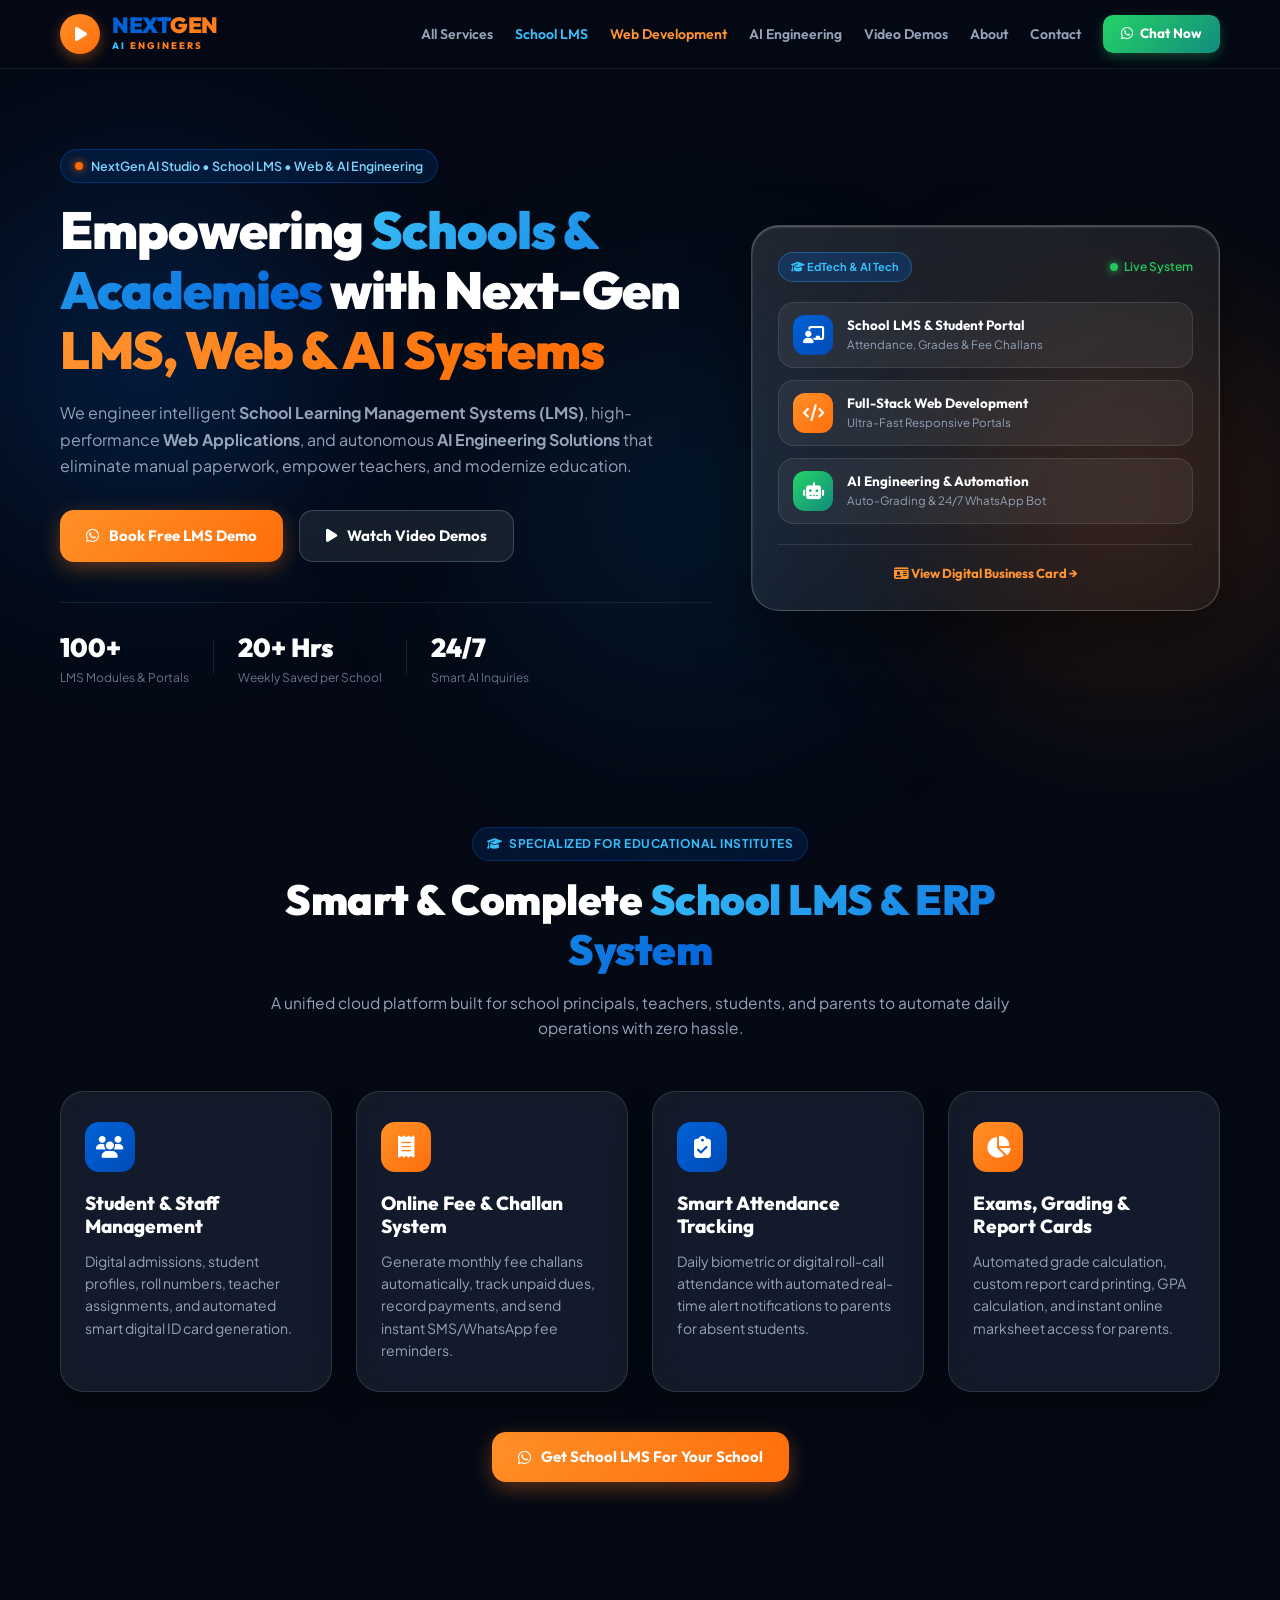
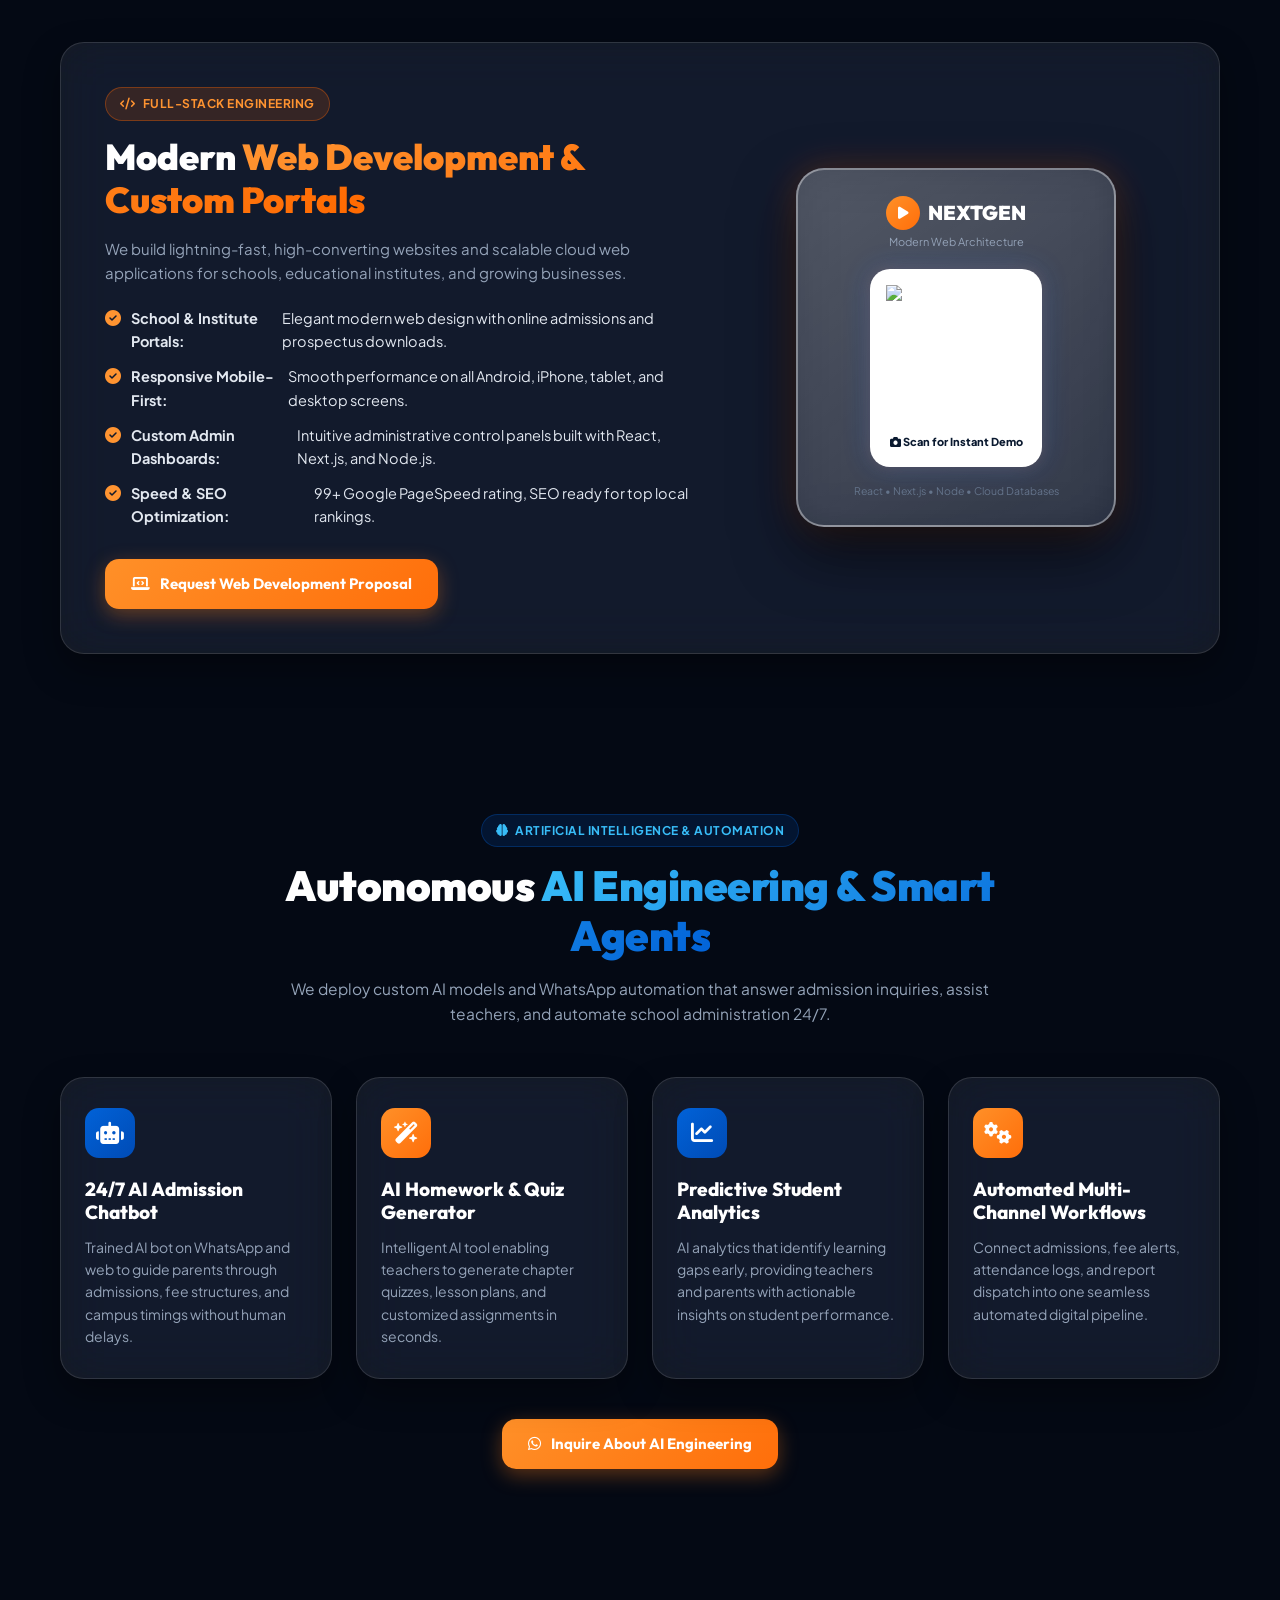
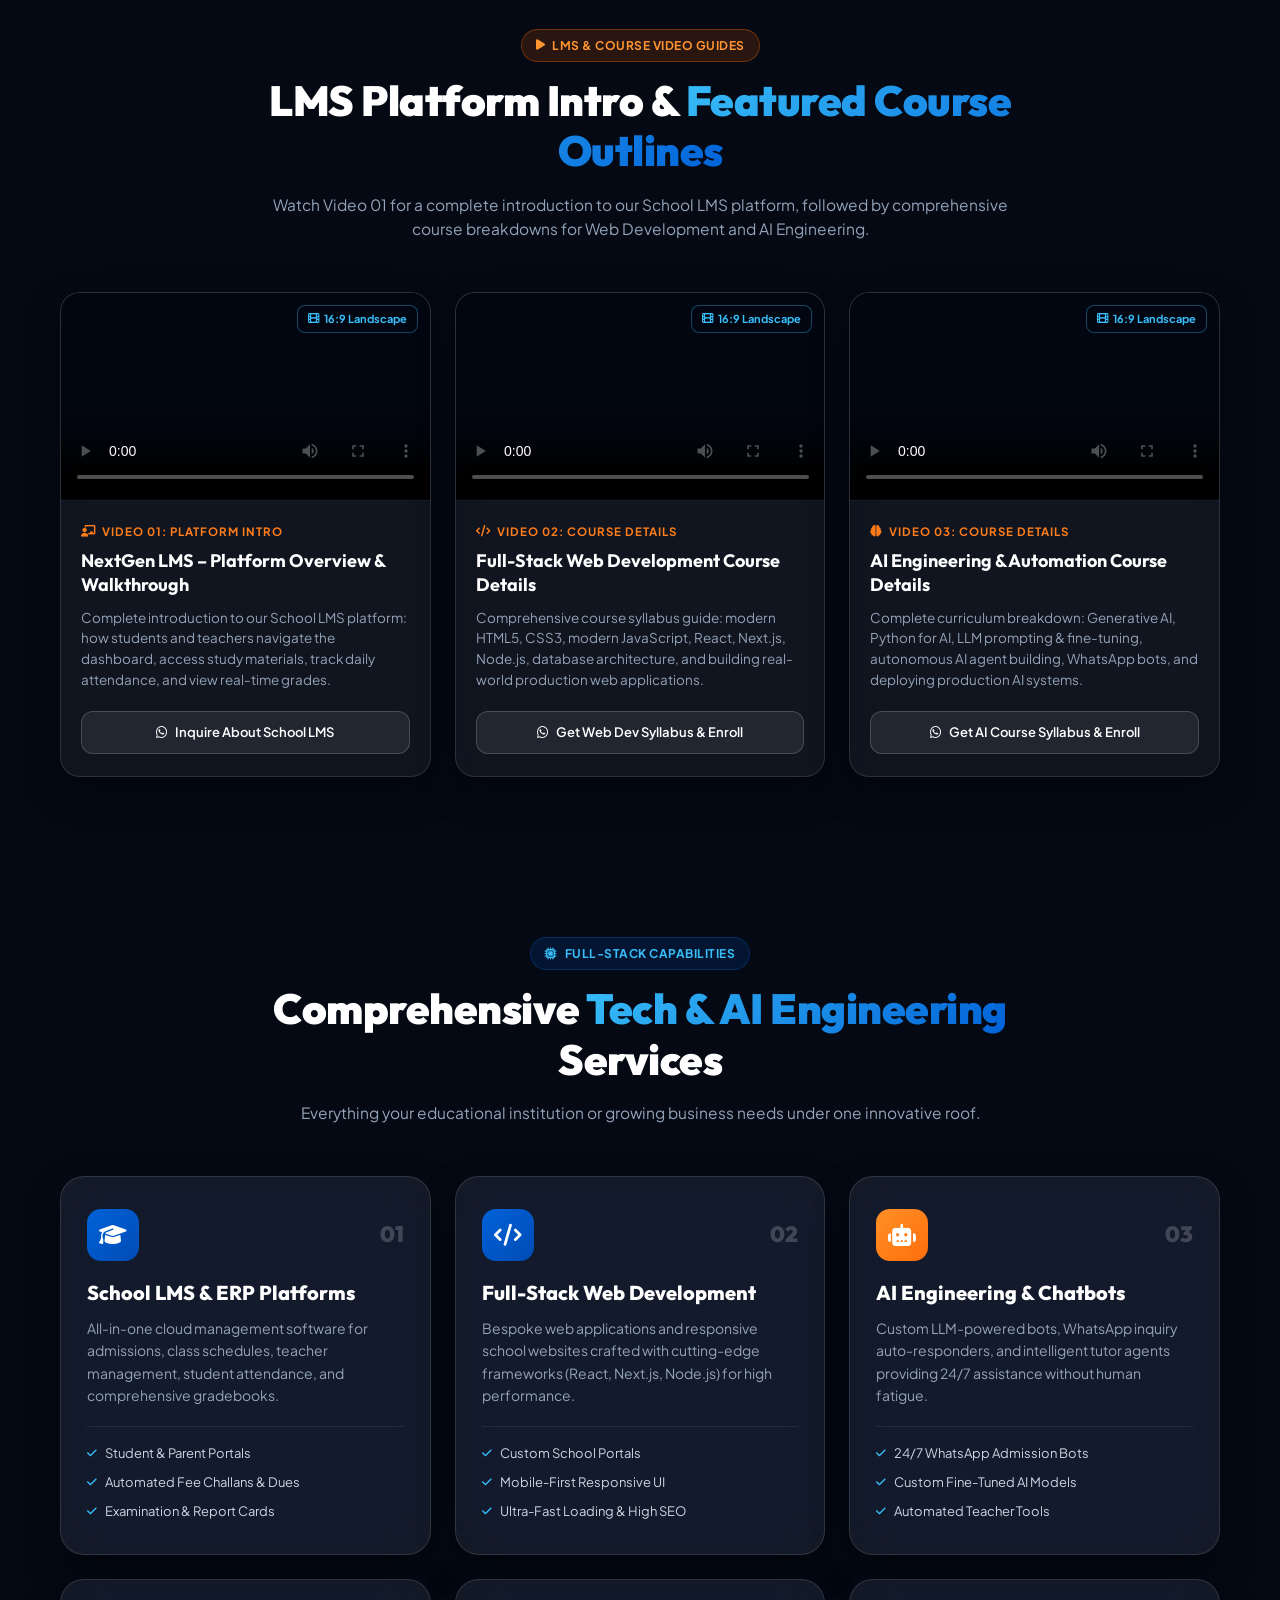
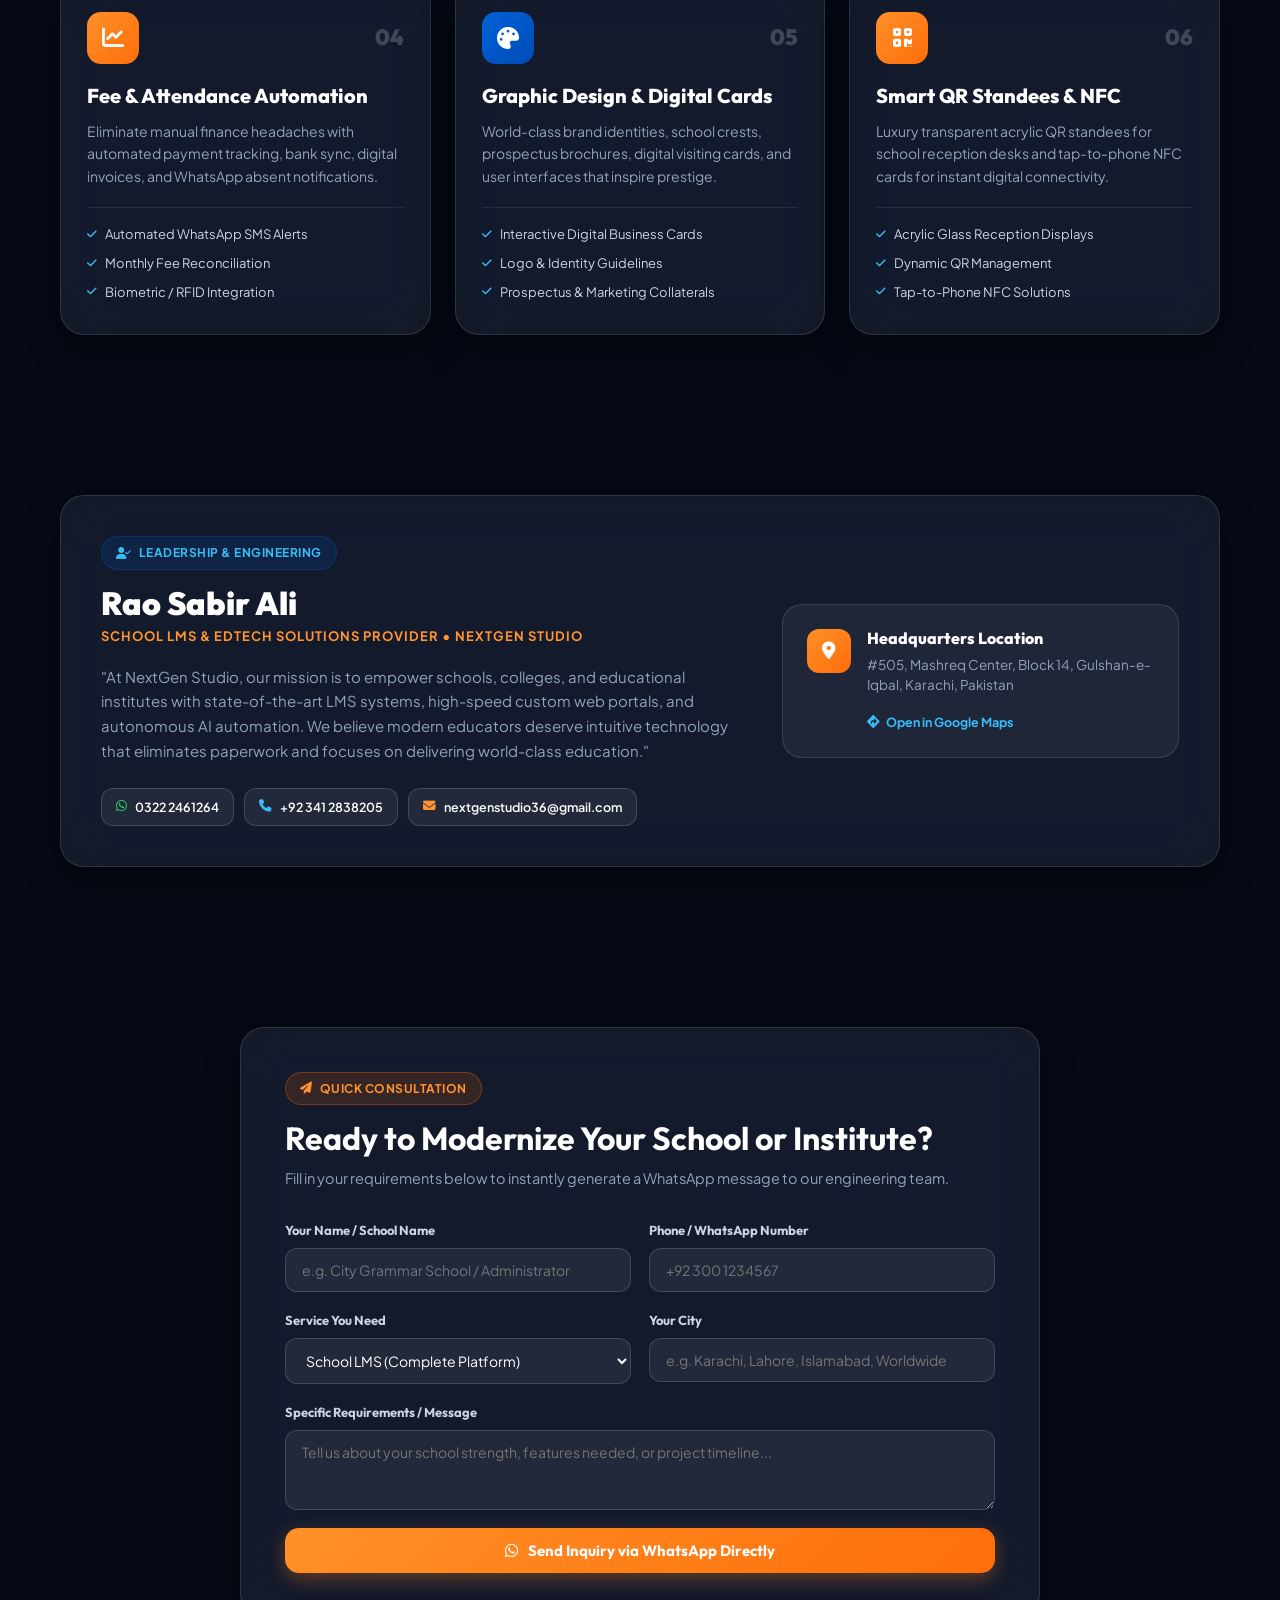
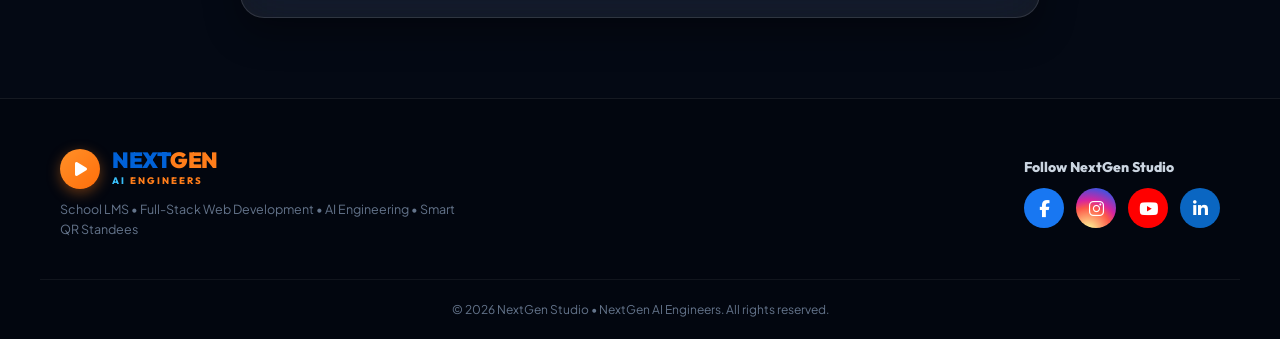
==== commit cfa933fe: "Update 3 landscape videos to LMS Intro and Course Details (Web Dev and AI)" ====
--- a/nextgen-ai-engineers/index.html
+++ b/nextgen-ai-engineers/index.html
@@ -271,71 +271,70 @@
     </div>
   </section>
 
-  <!-- ═══════════ NEW: 3 LANDSCAPE VIDEO DEMOS (16:9) ═══════════ -->
+  <!-- ═══════════ LMS & COURSES VIDEO DEMOS (16:9) ═══════════ -->
   <section class="section-feature" id="video-demos">
     <div class="container">
       <div class="section-header">
-        <div class="section-badge orange-badge"><i class="fa-solid fa-video"></i> Video Demonstrations</div>
-        <h2 class="section-title">Watch Our <span class="text-gradient-blue">LMS &amp; Tech Systems</span> in Action</h2>
-        <p class="section-subtitle">High-definition landscape walkthroughs demonstrating our School LMS platform, Full-Stack Web Development, and AI Engineering capabilities.</p>
+        <div class="section-badge orange-badge"><i class="fa-solid fa-play"></i> LMS &amp; Course Video Guides</div>
+        <h2 class="section-title">LMS Platform Intro &amp; <span class="text-gradient-blue">Featured Course Outlines</span></h2>
+        <p class="section-subtitle">Watch Video 01 for a complete introduction to our School LMS platform, followed by comprehensive course breakdowns for Web Development and AI Engineering.</p>
       </div>
 
       <div class="video-demos-grid">
 
-        <!-- VIDEO 1: School LMS Walkthrough (16:9 Landscape) -->
+        <!-- VIDEO 1: LMS Introduction (16:9 Landscape) -->
         <div class="landscape-video-card glass-panel">
           <div class="video-player-container">
             <span class="video-landscape-tag"><i class="fa-solid fa-film"></i> 16:9 Landscape</span>
-            <!-- HTML5 Video element ready for video file or embed -->
             <video controls poster="https://images.unsplash.com/photo-1509062522246-3755977927d7?q=80&w=1200&auto=format&fit=crop" preload="metadata">
-              <source src="videos/school-lms-demo.mp4" type="video/mp4">
+              <source src="videos/lms-intro-demo.mp4" type="video/mp4">
               Your browser does not support HTML5 video.
             </video>
           </div>
           <div class="video-info-body">
-            <span class="video-badge"><i class="fa-solid fa-graduation-cap"></i> Demo Video 01</span>
-            <h3>School LMS &amp; Student Portal Walkthrough</h3>
-            <p>Comprehensive tour showing student enrollment, real-time attendance tracking, automated fee challan generation, and parent mobile dashboard.</p>
-            <a href="https://wa.me/923222461264?text=Hello%2C%20I%20watched%20Video%201%20(School%20LMS)%20and%20want%20a%20live%20demo" target="_blank" class="btn-video-inquire">
+            <span class="video-badge"><i class="fa-solid fa-chalkboard-user"></i> Video 01: Platform Intro</span>
+            <h3>NextGen LMS – Platform Overview &amp; Walkthrough</h3>
+            <p>Complete introduction to our School LMS platform: how students and teachers navigate the dashboard, access study materials, track daily attendance, and view real-time grades.</p>
+            <a href="https://wa.me/923222461264?text=Hello%2C%20I%20watched%20Video%201%20(LMS%20Intro)%20and%20want%20to%20get%20started" target="_blank" class="btn-video-inquire">
               <i class="fa-brands fa-whatsapp"></i> Inquire About School LMS
             </a>
           </div>
         </div>
 
-        <!-- VIDEO 2: Full-Stack Web Development (16:9 Landscape) -->
+        <!-- VIDEO 2: Full-Stack Web Development Course Details (16:9 Landscape) -->
         <div class="landscape-video-card glass-panel">
           <div class="video-player-container">
             <span class="video-landscape-tag"><i class="fa-solid fa-film"></i> 16:9 Landscape</span>
             <video controls poster="https://images.unsplash.com/photo-1460925895917-afdab827c52f?q=80&w=1200&auto=format&fit=crop" preload="metadata">
-              <source src="videos/web-development-demo.mp4" type="video/mp4">
+              <source src="videos/web-development-course.mp4" type="video/mp4">
               Your browser does not support HTML5 video.
             </video>
           </div>
           <div class="video-info-body">
-            <span class="video-badge"><i class="fa-solid fa-code"></i> Demo Video 02</span>
-            <h3>Full-Stack Web Apps &amp; Custom Portals</h3>
-            <p>Deep-dive into our modern UI/UX design architecture, high-speed school websites, custom administrative dashboards, and database integrations.</p>
-            <a href="https://wa.me/923222461264?text=Hello%2C%20I%20watched%20Video%202%20(Web%20Dev)%20and%20want%20to%20build%20a%20website/portal" target="_blank" class="btn-video-inquire">
-              <i class="fa-brands fa-whatsapp"></i> Inquire About Web Development
-            </a>
-          </div>
-        </div>
-
-        <!-- VIDEO 3: AI Engineering & Automation (16:9 Landscape) -->
+            <span class="video-badge"><i class="fa-solid fa-code"></i> Video 02: Course Details</span>
+            <h3>Full-Stack Web Development Course Details</h3>
+            <p>Comprehensive course syllabus guide: modern HTML5, CSS3, modern JavaScript, React, Next.js, Node.js, database architecture, and building real-world production web applications.</p>
+            <a href="https://wa.me/923222461264?text=Hello%2C%20I%20watched%20Video%202%20(Web%20Dev%20Course)%20and%20want%20the%20complete%20syllabus%20and%20fee%20details" target="_blank" class="btn-video-inquire">
+              <i class="fa-brands fa-whatsapp"></i> Get Web Dev Syllabus &amp; Enroll
+            </a>
+          </div>
+        </div>
+
+        <!-- VIDEO 3: AI Engineering & Automation Course Details (16:9 Landscape) -->
         <div class="landscape-video-card glass-panel">
           <div class="video-player-container">
             <span class="video-landscape-tag"><i class="fa-solid fa-film"></i> 16:9 Landscape</span>
             <video controls poster="https://images.unsplash.com/photo-1618005182384-a83a8bd57fbe?q=80&w=1200&auto=format&fit=crop" preload="metadata">
-              <source src="videos/ai-engineering-demo.mp4" type="video/mp4">
+              <source src="videos/ai-engineering-course.mp4" type="video/mp4">
               Your browser does not support HTML5 video.
             </video>
           </div>
           <div class="video-info-body">
-            <span class="video-badge"><i class="fa-solid fa-robot"></i> Demo Video 03</span>
-            <h3>AI Engineering &amp; Automated School Agents</h3>
-            <p>Watch how autonomous AI agents respond to parent inquiries 24/7 on WhatsApp, automate exam grading, and sync with cloud school databases.</p>
-            <a href="https://wa.me/923222461264?text=Hello%2C%20I%20watched%20Video%203%20(AI%20Engineering)%20and%20want%20AI%20Automation" target="_blank" class="btn-video-inquire">
-              <i class="fa-brands fa-whatsapp"></i> Inquire About AI Engineering
+            <span class="video-badge"><i class="fa-solid fa-brain"></i> Video 03: Course Details</span>
+            <h3>AI Engineering &amp; Automation Course Details</h3>
+            <p>Complete curriculum breakdown: Generative AI, Python for AI, LLM prompting &amp; fine-tuning, autonomous AI agent building, WhatsApp bots, and deploying production AI systems.</p>
+            <a href="https://wa.me/923222461264?text=Hello%2C%20I%20watched%20Video%203%20(AI%20Course)%20and%20want%20the%20complete%20syllabus%20and%20fee%20details" target="_blank" class="btn-video-inquire">
+              <i class="fa-brands fa-whatsapp"></i> Get AI Course Syllabus &amp; Enroll
             </a>
           </div>
         </div>
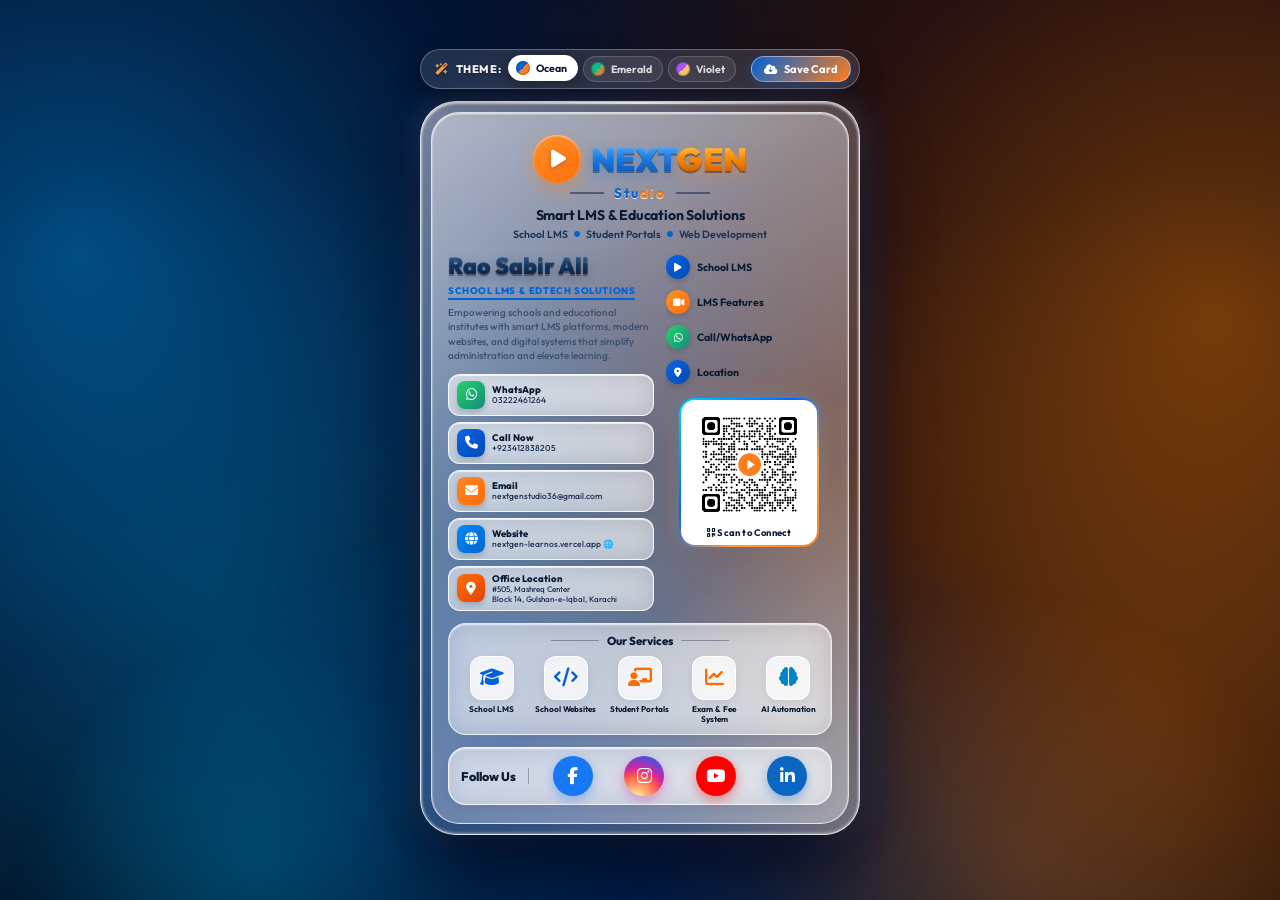
==== commit 1bdcdac3: "Deploy digital card and HD image asset to nextgen-ai-engineers and enable direct video playback" ====
--- a/nextgen-ai-engineers/index.html
+++ b/nextgen-ai-engineers/index.html
@@ -2,586 +2,2543 @@
 <html lang="en">
 <head>
   <meta charset="UTF-8" />
-  <meta name="viewport" content="width=device-width, initial-scale=1.0" />
-  <title>NextGen AI Engineers – School LMS, Full-Stack Web Development & AI Engineering</title>
-  <meta name="description" content="NextGen AI Engineers builds cutting-edge School LMS platforms, custom school websites, autonomous AI engineering solutions, and full-stack web applications." />
-  
+  <meta name="viewport" content="width=device-width, initial-scale=1.0, maximum-scale=1.0, user-scalable=no"/>
+  <title>NextGen Studio – Rao Sabir Ali</title>
   <link rel="preconnect" href="https://fonts.googleapis.com">
   <link rel="preconnect" href="https://fonts.gstatic.com" crossorigin>
   <link href="https://fonts.googleapis.com/css2?family=Outfit:wght@300;400;500;600;700;800;900&family=Plus+Jakarta+Sans:wght@400;500;600;700;800&display=swap" rel="stylesheet">
-  <link rel="stylesheet" href="https://cdnjs.cloudflare.com/ajax/libs/font-awesome/6.5.1/css/all.min.css" />
-  <link rel="stylesheet" href="style.css" />
+  <link rel="stylesheet" href="https://cdnjs.cloudflare.com/ajax/libs/font-awesome/6.5.1/css/all.min.css"/>
+  <script src="html2canvas.min.js"></script>
+  <script>
+    if (typeof html2canvas === 'undefined') {
+      var _h2c = document.createElement('script');
+      _h2c.src = 'https://cdnjs.cloudflare.com/ajax/libs/html2canvas/1.4.1/html2canvas.min.js';
+      document.head.appendChild(_h2c);
+    }
+  </script>
+  <style>
+    :root {
+      --brand-blue: #0162d8;
+      --brand-orange: #ff7d1a;
+      --navy-heading: #0a1b33;
+      --slate-subtext: #1d3354;
+      --body-muted: #3a4f6d;
+    }
+
+    * {
+      margin: 0;
+      padding: 0;
+      box-sizing: border-box;
+      -webkit-tap-highlight-color: transparent;
+    }
+
+    html, body {
+      width: 100%;
+      min-height: 100%;
+      overflow-x: hidden;
+    }
+
+    /* ══════ 3D CINEMATIC BACKGROUND ══════ */
+    body {
+      font-family: 'Outfit', 'Plus Jakarta Sans', sans-serif;
+      min-height: 100vh;
+      background: #030812;
+      display: flex;
+      align-items: center;
+      justify-content: center;
+      padding: 24px 10px 40px;
+      position: relative;
+    }
+
+    /* Left cool blue glowing aurora & bokeh */
+    body::before {
+      content: '';
+      position: fixed;
+      inset: 0;
+      background:
+        radial-gradient(circle at 6% 28%, rgba(0, 150, 255, 0.45) 0%, rgba(0, 100, 255, 0.15) 30%, transparent 60%),
+        radial-gradient(circle at 18% 70%, rgba(0, 210, 255, 0.25) 0%, transparent 40%),
+        radial-gradient(circle at 95% 35%, rgba(255, 120, 0, 0.42) 0%, rgba(255, 75, 0, 0.15) 30%, transparent 60%),
+        radial-gradient(circle at 90% 80%, rgba(255, 140, 0, 0.25) 0%, transparent 40%);
+      pointer-events: none;
+      z-index: 0;
+    }
+
+    /* Glossy wet reflective floor particles */
+    body::after {
+      content: '';
+      position: fixed;
+      bottom: 0;
+      left: 0;
+      right: 0;
+      height: 45vh;
+      background:
+        radial-gradient(ellipse at 50% 100%, rgba(0, 70, 180, 0.35) 0%, transparent 70%),
+        radial-gradient(circle at 20% 90%, rgba(0, 220, 255, 0.18) 0%, transparent 20%),
+        radial-gradient(circle at 80% 90%, rgba(255, 120, 0, 0.2) 0%, transparent 25%);
+      pointer-events: none;
+      z-index: 0;
+    }
+
+    .card-wrapper {
+      position: relative;
+      z-index: 10;
+      width: 100%;
+      max-width: 440px;
+      margin: 0 auto;
+      box-sizing: border-box;
+    }
+
+    /* ══════ CLEAR 3D TRANSLUCENT ACRYLIC GLASS SLAB ══════ */
+    .glass-card-slab {
+      width: 100%;
+      position: relative;
+      background: linear-gradient(140deg, 
+        rgba(255, 255, 255, 0.48) 0%, 
+        rgba(235, 245, 255, 0.25) 35%, 
+        rgba(255, 255, 255, 0.16) 65%, 
+        rgba(240, 245, 255, 0.38) 100%);
+      backdrop-filter: blur(28px) saturate(190%);
+      -webkit-backdrop-filter: blur(28px) saturate(190%);
+      border-radius: 36px;
+      padding: 10px;
+      border: 1.5px solid rgba(255, 255, 255, 0.8);
+      box-shadow:
+        0 30px 65px rgba(0, 5, 20, 0.8),
+        inset 0 1.5px 3px rgba(255, 255, 255, 0.95),
+        inset 0 -1.5px 3px rgba(255, 255, 255, 0.3),
+        0 0 45px rgba(0, 120, 255, 0.28),
+        0 0 30px rgba(255, 120, 0, 0.18);
+      box-sizing: border-box;
+      overflow: hidden;
+    }
+
+    /* Specular glass reflection bar across top */
+    .glass-card-slab::before {
+      content: '';
+      position: absolute;
+      top: 0;
+      left: 15%;
+      right: 15%;
+      height: 2px;
+      background: linear-gradient(90deg, transparent, rgba(255, 255, 255, 1), transparent);
+      pointer-events: none;
+    }
+
+    /* Inner glass container - translucent, vibrant, readable */
+    .card-content-inner {
+      width: 100%;
+      background: linear-gradient(160deg, 
+        rgba(255, 255, 255, 0.42) 0%, 
+        rgba(245, 250, 255, 0.22) 50%, 
+        rgba(255, 255, 255, 0.35) 100%);
+      border-radius: 28px;
+      padding: 22px 16px 18px;
+      border: 1px solid rgba(255, 255, 255, 0.7);
+      box-shadow:
+        inset 0 1px 2px rgba(255, 255, 255, 0.9),
+        0 8px 25px rgba(0, 0, 0, 0.06);
+      box-sizing: border-box;
+      overflow: hidden;
+    }
+
+    /* ══════ LOGO SECTION WITH EXACT WRITING ══════ */
+    .brand-header {
+      text-align: center;
+      margin-bottom: 12px;
+      width: 100%;
+    }
+
+    .brand-logo-row {
+      display: flex;
+      align-items: center;
+      justify-content: center;
+      gap: 10px;
+      margin-bottom: 1px;
+    }
+
+    .brand-play-badge {
+      width: clamp(40px, 10vw, 48px);
+      height: clamp(40px, 10vw, 48px);
+      background: linear-gradient(145deg, #ff9028, #ff6e0a);
+      border-radius: 50%;
+      display: flex;
+      align-items: center;
+      justify-content: center;
+      box-shadow: 0 6px 18px rgba(255, 125, 26, 0.45), inset 0 1px 2px rgba(255,255,255,0.6);
+      flex-shrink: 0;
+    }
+
+    .brand-play-badge i {
+      color: #ffffff;
+      font-size: clamp(16px, 4.2vw, 20px);
+      margin-left: 3px;
+      filter: drop-shadow(0 1px 2px rgba(0,0,0,0.25));
+    }
+
+    /* "NEXTGEN" exact font and styling */
+    .brand-title {
+      font-family: 'Outfit', sans-serif;
+      font-size: clamp(26px, 7.5vw, 32px);
+      font-weight: 900;
+      letter-spacing: -0.2px;
+      line-height: 1;
+      display: flex;
+    }
+
+    .brand-title .brand-next {
+      color: #1a7fe8;
+      background: linear-gradient(180deg, #5ab3ff 0%, #1a7fe8 45%, #0a55b8 100%);
+      -webkit-background-clip: text;
+      -webkit-text-fill-color: transparent;
+      background-clip: text;
+      filter: drop-shadow(0 2px 0px rgba(0,0,0,0.35)) drop-shadow(0 4px 6px rgba(1,98,216,0.3));
+    }
+
+    .brand-title .brand-gen {
+      color: #ff8c00;
+      background: linear-gradient(180deg, #ffcc55 0%, #ff8c00 45%, #c85a00 100%);
+      -webkit-background-clip: text;
+      -webkit-text-fill-color: transparent;
+      background-clip: text;
+      filter: drop-shadow(0 2px 0px rgba(0,0,0,0.35)) drop-shadow(0 4px 6px rgba(255,125,26,0.35));
+    }
+
+    /* Download contact pill */
+    .icon-download-bg { background: linear-gradient(135deg, #7c3aed, #4f46e5); }
+
+    /* "— Studio —" exact font and split colors matching card */
+    .brand-studio-divider {
+      display: flex;
+      align-items: center;
+      justify-content: center;
+      gap: 10px;
+      margin-top: 1px;
+      margin-bottom: 4px;
+    }
+
+    .brand-studio-line {
+      height: 1.5px;
+      width: 34px;
+      background: #1d3354;
+      opacity: 0.6;
+    }
+
+    .brand-studio-text {
+      font-family: 'Outfit', sans-serif;
+      font-size: 13.5px;
+      font-weight: 700;
+      letter-spacing: 2px;
+      text-shadow:
+        0 1px 0 rgba(255,255,255,0.85),
+        0 -1px 0 rgba(0,0,0,0.12),
+        0 2px 5px rgba(0,0,0,0.08);
+    }
+
+    .brand-studio-text .stu { color: var(--brand-blue); }
+    .brand-studio-text .dio { color: var(--brand-orange); }
+
+    /* "Digital Solutions for Healthcare" exact writing */
+    .brand-tagline-main {
+      font-family: 'Outfit', sans-serif;
+      font-size: clamp(12.5px, 3.5vw, 14px);
+      font-weight: 700;
+      color: var(--navy-heading);
+      letter-spacing: -0.2px;
+      margin-bottom: 3px;
+    }
+
+    /* "AI • Web Development • Digital Solutions" exact writing */
+    .brand-tagline-sub {
+      font-family: 'Outfit', sans-serif;
+      font-size: clamp(9px, 2.6vw, 10.5px);
+      font-weight: 600;
+      color: var(--slate-subtext);
+      display: flex;
+      align-items: center;
+      justify-content: center;
+      gap: 6px;
+      flex-wrap: wrap;
+    }
+
+    .brand-tagline-sub span.dot {
+      color: var(--brand-blue);
+      font-size: 6px;
+    }
+
+    /* ══════ 2-COLUMN PROFILE & ACTIONS ══════ */
+    .profile-grid {
+      display: grid;
+      grid-template-columns: 1.22fr 0.98fr;
+      gap: 12px;
+      align-items: start;
+      margin-top: 12px;
+      width: 100%;
+      box-sizing: border-box;
+    }
+
+    /* LEFT COLUMN */
+    .left-profile {
+      display: flex;
+      flex-direction: column;
+      min-width: 0;
+      overflow: hidden;
+    }
+
+    /* "Rao Sabir Ali" exact bold heading font with 3D gradient emboss */
+    .person-name {
+      font-family: 'Outfit', sans-serif;
+      font-size: clamp(19px, 5.2vw, 23px);
+      font-weight: 900;
+      color: #0b2244;
+      background: linear-gradient(180deg, #3d689b 0%, #12345e 45%, #071933 100%);
+      -webkit-background-clip: text;
+      -webkit-text-fill-color: transparent;
+      background-clip: text;
+      filter: drop-shadow(0 2px 0px rgba(0,0,0,0.32)) drop-shadow(0 4px 6px rgba(10, 27, 51, 0.28));
+      line-height: 1.15;
+      margin-bottom: 2px;
+      padding-bottom: 2px;
+      white-space: nowrap;
+      overflow: hidden;
+      text-overflow: ellipsis;
+      display: inline-block;
+      width: fit-content;
+    }
+
+    /* "DIGITAL SOLUTIONS PROVIDER" exact styling */
+    .person-designation {
+      font-family: 'Outfit', sans-serif;
+      font-size: clamp(8px, 2.3vw, 9.5px);
+      font-weight: 800;
+      letter-spacing: 0.6px;
+      margin-bottom: 6px;
+      text-transform: uppercase;
+      padding-bottom: 2px;
+      border-bottom: 2px solid var(--brand-blue);
+      display: inline-block;
+      width: fit-content;
+      white-space: nowrap;
+    }
+
+    .designation-blue   { color: var(--brand-blue); }
+    .designation-orange { color: var(--brand-blue); }
+
+    /* Paragraph font */
+    .person-bio {
+      font-family: 'Outfit', sans-serif;
+      font-size: clamp(8.5px, 2.5vw, 10px);
+      font-weight: 500;
+      color: var(--body-muted);
+      line-height: 1.45;
+      margin-bottom: 10px;
+    }
+
+    /* Translucent Contact Pills */
+    .contact-pills-list {
+      display: flex;
+      flex-direction: column;
+      gap: 6px;
+      width: 100%;
+    }
+
+    .contact-pill {
+      display: flex;
+      align-items: center;
+      gap: 7px;
+      background: rgba(255, 255, 255, 0.45);
+      backdrop-filter: blur(12px);
+      -webkit-backdrop-filter: blur(12px);
+      border: 1px solid rgba(255, 255, 255, 0.85);
+      border-radius: 12px;
+      padding: 6px 8px;
+      text-decoration: none;
+      color: inherit;
+      box-shadow: 0 2px 6px rgba(0, 20, 50, 0.05), inset 0 1px 1px rgba(255,255,255,0.8);
+      transition: all 0.25s ease;
+      min-width: 0;
+      width: 100%;
+      box-sizing: border-box;
+      overflow: hidden;
+    }
+
+    .contact-pill:hover {
+      background: rgba(255, 255, 255, 0.7);
+      transform: translateY(-1.5px);
+      box-shadow: 0 4px 12px rgba(11, 99, 229, 0.18);
+      border-color: #ffffff;
+    }
+
+    .pill-icon-box {
+      width: 28px;
+      height: 28px;
+      border-radius: 8px;
+      display: flex;
+      align-items: center;
+      justify-content: center;
+      color: #ffffff;
+      font-size: 13px;
+      flex-shrink: 0;
+      box-shadow: 0 3px 6px rgba(0, 0, 0, 0.2);
+    }
+
+    .icon-whatsapp-bg { background: linear-gradient(135deg, #25d366, #128c7e); }
+    .icon-call-bg     { background: linear-gradient(135deg, #0b63e5, #004bb5); }
+    .icon-email-bg    { background: linear-gradient(135deg, #ff8420, #ff6e0a); }
+    .icon-web-bg      { background: linear-gradient(135deg, #0088ff, #0066cc); }
+    .icon-loc-bg      { background: linear-gradient(135deg, #ff6e0a, #e04500); }
+
+    .pill-details {
+      display: flex;
+      flex-direction: column;
+      min-width: 0;
+      flex: 1;
+      overflow: hidden;
+    }
+
+    .pill-title {
+      font-family: 'Outfit', sans-serif;
+      font-size: clamp(8.5px, 2.3vw, 9.5px);
+      font-weight: 800;
+      color: var(--navy-heading);
+      line-height: 1.2;
+      white-space: nowrap;
+    }
+
+    .pill-text {
+      font-family: 'Outfit', sans-serif;
+      font-size: clamp(7.5px, 2.1vw, 8.5px);
+      font-weight: 500;
+      color: var(--slate-subtext);
+      white-space: nowrap;
+      overflow: hidden;
+      text-overflow: ellipsis;
+      line-height: 1.2;
+    }
+
+    .pill-text-multiline {
+      font-family: 'Outfit', sans-serif;
+      font-size: clamp(7px, 1.9vw, 8px);
+      font-weight: 500;
+      color: var(--slate-subtext);
+      line-height: 1.25;
+      white-space: normal;
+      word-break: break-word;
+    }
+
+    /* RIGHT COLUMN */
+    .right-profile {
+      display: flex;
+      flex-direction: column;
+      gap: 6px;
+      min-width: 0;
+      overflow: hidden;
+    }
+
+    .quick-action-link {
+      display: flex;
+      align-items: center;
+      gap: 7px;
+      text-decoration: none;
+      color: var(--navy-heading);
+      font-family: 'Outfit', sans-serif;
+      font-size: clamp(9px, 2.4vw, 10.5px);
+      font-weight: 700;
+      padding: 2px 0;
+      transition: transform 0.2s;
+      min-width: 0;
+      white-space: nowrap;
+    }
+
+    .quick-action-link:hover {
+      transform: translateX(3px);
+      color: var(--brand-blue);
+    }
+
+    .action-circle-icon {
+      width: 24px;
+      height: 24px;
+      border-radius: 50%;
+      display: flex;
+      align-items: center;
+      justify-content: center;
+      color: #ffffff;
+      font-size: 10px;
+      flex-shrink: 0;
+      box-shadow: 0 2px 6px rgba(0,0,0,0.18);
+    }
+
+    .bg-circle-blue   { background: linear-gradient(135deg, #0b63e5, #004bb5); }
+    .bg-circle-orange { background: linear-gradient(135deg, #ff9028, #ff6e0a); }
+    .bg-circle-green  { background: linear-gradient(135deg, #25d366, #128c7e); }
+
+    /* ══════ GLOWING NEON QR BOX ══════ */
+    .qr-neon-card {
+      margin-top: 6px;
+      background: #ffffff;
+      border-radius: 16px;
+      padding: 7px;
+      text-align: center;
+      position: relative;
+      border: 2px solid transparent;
+      background: 
+        linear-gradient(#ffffff, #ffffff) padding-box, 
+        linear-gradient(135deg, #00d2ff, #0066ff 40%, #ffa042 70%, #ff7d1a) border-box;
+      box-shadow:
+        0 0 16px rgba(0, 150, 255, 0.4),
+        0 0 28px rgba(255, 125, 26, 0.3);
+      width: 100%;
+      max-width: 140px;
+      margin-left: auto;
+      margin-right: auto;
+      box-sizing: border-box;
+    }
+
+    .qr-neon-card svg {
+      width: 100%;
+      height: auto;
+      max-width: 115px;
+      margin: 0 auto;
+      display: block;
+      border-radius: 6px;
+    }
+
+    /* "Scan to Connect" exact writing */
+    .qr-scan-label {
+      font-family: 'Outfit', sans-serif;
+      font-size: clamp(8.5px, 2.3vw, 9.5px);
+      font-weight: 700;
+      color: var(--navy-heading);
+      margin-top: 4px;
+      letter-spacing: 0.2px;
+      white-space: nowrap;
+    }
+
+    /* ══════ OUR SERVICES ══════ */
+    .services-container {
+      margin-top: 12px;
+      background: rgba(255, 255, 255, 0.35);
+      backdrop-filter: blur(14px);
+      -webkit-backdrop-filter: blur(14px);
+      border: 1px solid rgba(255, 255, 255, 0.7);
+      border-radius: 18px;
+      padding: 9px 8px 10px;
+      box-shadow: inset 0 1px 2px rgba(255, 255, 255, 0.8), 0 4px 12px rgba(0,0,0,0.03);
+      width: 100%;
+      box-sizing: border-box;
+    }
+
+    /* "Our Services" exact writing */
+    .services-header-title {
+      text-align: center;
+      font-family: 'Outfit', sans-serif;
+      font-size: clamp(10.5px, 2.8vw, 11.5px);
+      font-weight: 800;
+      color: var(--navy-heading);
+      display: flex;
+      align-items: center;
+      justify-content: center;
+      gap: 8px;
+      margin-bottom: 8px;
+    }
+
+    .services-header-title::before,
+    .services-header-title::after {
+      content: '';
+      height: 1.5px;
+      flex: 1;
+      max-width: 48px;
+      background: #1d3354;
+      opacity: 0.4;
+    }
+
+    .services-row {
+      display: grid;
+      grid-template-columns: repeat(5, 1fr);
+      gap: 5px;
+      width: 100%;
+    }
+
+    .service-box {
+      display: flex;
+      flex-direction: column;
+      align-items: center;
+      text-align: center;
+      gap: 4px;
+      min-width: 0;
+    }
+
+    .service-card-icon {
+      width: clamp(34px, 8.8vw, 44px);
+      height: clamp(34px, 8.8vw, 44px);
+      background: rgba(255, 255, 255, 0.7);
+      backdrop-filter: blur(8px);
+      border: 1px solid rgba(255, 255, 255, 0.95);
+      border-radius: 12px;
+      display: flex;
+      align-items: center;
+      justify-content: center;
+      box-shadow: 0 3px 8px rgba(0, 20, 50, 0.08);
+      transition: transform 0.2s;
+    }
+
+    .service-card-icon i {
+      font-size: clamp(15px, 4vw, 19px);
+    }
+
+    .service-box:hover .service-card-icon {
+      transform: translateY(-2px);
+      background: #ffffff;
+      box-shadow: 0 6px 14px rgba(11, 99, 229, 0.2);
+    }
+
+    /* Service labels exact writing */
+    .service-title-text {
+      font-family: 'Outfit', sans-serif;
+      font-size: clamp(7px, 1.9vw, 8.2px);
+      font-weight: 700;
+      color: var(--navy-heading);
+      line-height: 1.22;
+      word-break: break-word;
+    }
+
+    /* ══════ FOLLOW US (ACTIVE BUTTONS) ══════ */
+    .social-footer-bar {
+      margin-top: 12px;
+      background: rgba(255, 255, 255, 0.45);
+      backdrop-filter: blur(14px);
+      -webkit-backdrop-filter: blur(14px);
+      border: 1px solid rgba(255, 255, 255, 0.8);
+      border-radius: 18px;
+      padding: 8px 12px;
+      display: flex;
+      align-items: center;
+      gap: 12px;
+      box-shadow: 0 4px 10px rgba(0, 20, 50, 0.05), inset 0 1px 2px rgba(255,255,255,0.8);
+      width: 100%;
+      box-sizing: border-box;
+    }
+
+    /* "Follow Us" exact writing */
+    .follow-text-label {
+      font-family: 'Outfit', sans-serif;
+      font-size: clamp(11px, 2.9vw, 12.5px);
+      font-weight: 800;
+      color: var(--navy-heading);
+      white-space: nowrap;
+      padding-right: 12px;
+      border-right: 1.5px solid rgba(29, 51, 84, 0.35);
+    }
+
+    .social-buttons-track {
+      display: flex;
+      align-items: center;
+      justify-content: space-around;
+      flex: 1;
+      gap: 8px;
+      min-width: 0;
+    }
+
+    .social-link-btn {
+      width: clamp(34px, 8.8vw, 40px);
+      height: clamp(34px, 8.8vw, 40px);
+      border-radius: 50%;
+      display: flex;
+      align-items: center;
+      justify-content: center;
+      color: #ffffff;
+      text-decoration: none;
+      font-size: clamp(14px, 4vw, 17px);
+      box-shadow: 0 4px 10px rgba(0, 0, 0, 0.25);
+      transition: all 0.25s cubic-bezier(0.34, 1.56, 0.64, 1);
+      flex-shrink: 0;
+    }
+
+    .social-link-btn:hover {
+      transform: translateY(-3px) scale(1.12);
+      box-shadow: 0 7px 16px rgba(0, 0, 0, 0.35);
+    }
+
+    .btn-facebook {
+      background: #1877f2;
+      box-shadow: 0 4px 12px rgba(24, 119, 242, 0.4);
+    }
+    .btn-instagram {
+      background: radial-gradient(circle at 30% 107%, #fdf497 0%, #fdf497 5%, #fd5949 45%, #d6249f 60%, #285aeb 90%);
+      box-shadow: 0 4px 12px rgba(214, 36, 159, 0.4);
+    }
+    .btn-youtube {
+      background: #ff0000;
+      box-shadow: 0 4px 12px rgba(255, 0, 0, 0.4);
+    }
+    .btn-linkedin {
+      background: #0a66c2;
+      box-shadow: 0 4px 12px rgba(10, 102, 194, 0.4);
+    }
+
+    /* ══════ COMPREHENSIVE RESPONSIVE SYSTEM (MOBILE & DESKTOP) ══════ */
+    .quick-actions-list {
+      display: flex;
+      flex-direction: column;
+      gap: 7px;
+      width: 100%;
+    }
+
+    @media (max-width: 520px) {
+      body {
+        padding: 12px 6px 30px;
+      }
+      .card-wrapper {
+        max-width: 100%;
+        padding: 0 2px;
+      }
+      .theme-switcher-bar {
+        padding: 5px 10px;
+        gap: 6px;
+        margin-bottom: 10px;
+      }
+      .theme-bar-label {
+        font-size: 10px;
+      }
+      .theme-switch-btn {
+        padding: 4px 7px 4px 5px;
+        font-size: 9.5px;
+        gap: 4px;
+      }
+      .theme-download-btn {
+        padding: 5px 10px;
+        font-size: 10px;
+      }
+      .glass-card-slab {
+        padding: 8px;
+        border-radius: 26px;
+      }
+      .card-content-inner {
+        padding: 16px 12px 14px;
+        border-radius: 20px;
+      }
+
+      /* Logo Header */
+      .brand-play-badge {
+        width: 32px;
+        height: 32px;
+        font-size: 13px;
+      }
+      .brand-title {
+        font-size: 26px;
+      }
+      .brand-tagline-main {
+        font-size: 13px;
+      }
+      .brand-tagline-sub {
+        font-size: 10px;
+        gap: 5px;
+      }
+
+      /* Profile Grid: Clean, compact 2-column business card layout */
+      .profile-grid {
+        display: grid;
+        grid-template-columns: 1.16fr 0.96fr;
+        gap: 8px;
+        align-items: start;
+        margin-top: 8px;
+      }
+
+      .left-profile {
+        display: flex;
+        flex-direction: column;
+        min-width: 0;
+      }
+
+      .person-name {
+        font-size: 18px;
+        line-height: 1.15;
+        white-space: nowrap;
+        overflow: hidden;
+        text-overflow: ellipsis;
+      }
+
+      .person-designation {
+        font-size: 8.5px;
+        margin-bottom: 5px;
+        white-space: nowrap;
+      }
+
+      .person-bio {
+        font-size: 9px;
+        line-height: 1.35;
+        margin-bottom: 8px;
+      }
+
+      /* Contact Pills: Clean & compact */
+      .contact-pills-list {
+        display: flex;
+        flex-direction: column;
+        gap: 5px;
+        width: 100%;
+      }
+
+      .contact-pill {
+        padding: 5px 7px;
+        gap: 6px;
+        border-radius: 10px;
+        width: 100%;
+        box-sizing: border-box;
+      }
+
+      .pill-icon-box {
+        width: 25px;
+        height: 25px;
+        font-size: 11px;
+        border-radius: 7px;
+        flex-shrink: 0;
+      }
+
+      .pill-title {
+        font-size: 8.5px;
+      }
+
+      .pill-text {
+        font-size: 7.5px;
+      }
+
+      .pill-text-multiline {
+        font-size: 6.8px;
+        line-height: 1.2;
+      }
+
+      /* Right Profile: Vertical quick actions list + aligned QR code */
+      .right-profile {
+        display: flex;
+        flex-direction: column;
+        gap: 6px;
+        min-width: 0;
+      }
+
+      .quick-actions-list {
+        display: flex;
+        flex-direction: column;
+        gap: 5px;
+        width: 100%;
+      }
+
+      .quick-action-link {
+        display: flex;
+        align-items: center;
+        gap: 6px;
+        font-size: 9.5px;
+        font-weight: 700;
+        padding: 3px 0;
+        white-space: nowrap;
+      }
+
+      .action-circle-icon {
+        width: 20px;
+        height: 20px;
+        font-size: 9px;
+      }
+
+      /* Scannable QR Code Card: Centered & prominent */
+      .qr-neon-card {
+        max-width: 112px;
+        margin: 4px auto 0;
+        padding: 7px;
+      }
+
+      .qr-scan-label {
+        font-size: 8.5px;
+        margin-top: 4px;
+      }
+
+      /* Our Services: 3 top row, 2 bottom row (Clean & Spacious) */
+      .services-container {
+        padding: 10px 8px;
+        margin-top: 12px;
+      }
+
+      .services-row {
+        display: flex;
+        flex-wrap: wrap;
+        justify-content: center;
+        gap: 8px;
+        width: 100%;
+      }
+
+      .service-box {
+        flex: 0 0 calc(33.333% - 6px);
+        gap: 5px;
+      }
+
+      .service-box:nth-child(4),
+      .service-box:nth-child(5) {
+        flex: 0 0 calc(45% - 6px);
+      }
+
+      .service-card-icon {
+        width: 42px;
+        height: 42px;
+      }
+
+      .service-card-icon i {
+        font-size: 17px;
+      }
+
+      .service-title-text {
+        font-size: 10px;
+        font-weight: 700;
+        line-height: 1.25;
+      }
+
+      /* Follow Us Bar */
+      .social-footer-bar {
+        margin-top: 12px;
+        padding: 9px 12px;
+      }
+
+      .follow-text-label {
+        font-size: 11.5px;
+        padding-right: 10px;
+      }
+
+      .social-link-btn {
+        width: 36px;
+        height: 36px;
+        font-size: 15px;
+      }
+    }
+
+    @media (max-width: 360px) {
+      body {
+        padding: 8px 3px 20px;
+      }
+      .glass-card-slab {
+        padding: 6px;
+        border-radius: 22px;
+      }
+      .card-content-inner {
+        padding: 14px 8px;
+        border-radius: 18px;
+      }
+      .person-name {
+        font-size: 20px;
+      }
+      .quick-actions-list {
+        grid-template-columns: 1fr;
+      }
+      .quick-action-link:nth-child(5) {
+        grid-column: auto;
+        justify-content: flex-start;
+      }
+      .service-box {
+        flex: 0 0 calc(50% - 6px);
+      }
+      .service-box:nth-child(5) {
+        flex: 0 0 100%;
+      }
+    }
+
+    /* ══════ MODERN 3-THEME SWITCHER BAR ══════ */
+    .theme-switcher-bar {
+      display: flex;
+      align-items: center;
+      justify-content: space-between;
+      background: rgba(255, 255, 255, 0.12);
+      backdrop-filter: blur(18px);
+      -webkit-backdrop-filter: blur(18px);
+      border: 1px solid rgba(255, 255, 255, 0.28);
+      border-radius: 50px;
+      padding: 6px 8px 6px 14px;
+      margin-bottom: 12px;
+      box-shadow: 0 8px 24px rgba(0, 0, 0, 0.35);
+      position: relative;
+      z-index: 20;
+      transition: all 0.35s ease;
+    }
+
+    .theme-bar-label {
+      font-size: 11px;
+      font-weight: 800;
+      color: #ffffff;
+      letter-spacing: 0.6px;
+      display: flex;
+      align-items: center;
+      gap: 6px;
+      text-transform: uppercase;
+      opacity: 0.95;
+      text-shadow: 0 1px 2px rgba(0,0,0,0.5);
+    }
+
+    .theme-bar-label i {
+      color: #ffa042;
+      font-size: 12px;
+    }
+
+    .theme-buttons-cluster {
+      display: flex;
+      align-items: center;
+      gap: 5px;
+    }
+
+    .theme-switch-btn {
+      display: flex;
+      align-items: center;
+      gap: 6px;
+      background: rgba(255, 255, 255, 0.08);
+      border: 1px solid rgba(255, 255, 255, 0.18);
+      border-radius: 50px;
+      padding: 5px 10px 5px 7px;
+      color: rgba(255, 255, 255, 0.82);
+      font-family: 'Outfit', sans-serif;
+      font-size: 10.5px;
+      font-weight: 700;
+      cursor: pointer;
+      transition: all 0.25s ease;
+      outline: none;
+    }
+
+    .theme-switch-btn:hover {
+      background: rgba(255, 255, 255, 0.22);
+      color: #ffffff;
+      transform: translateY(-1.5px);
+    }
+
+    .theme-switch-btn.active {
+      background: #ffffff;
+      color: #0a1b33;
+      border-color: #ffffff;
+      box-shadow: 0 3px 12px rgba(0, 0, 0, 0.3);
+      transform: translateY(-1px);
+    }
+
+    .theme-left-group {
+      display: flex;
+      align-items: center;
+      gap: 7px;
+    }
+
+    .theme-download-btn {
+      display: inline-flex;
+      align-items: center;
+      gap: 6px;
+      background: linear-gradient(135deg, #0162d8, #ff7d1a);
+      border: 1px solid rgba(255, 255, 255, 0.4);
+      border-radius: 50px;
+      padding: 5px 12px;
+      color: #ffffff;
+      font-family: 'Outfit', sans-serif;
+      font-size: 11px;
+      font-weight: 700;
+      cursor: pointer;
+      box-shadow: 0 3px 12px rgba(1, 98, 216, 0.35);
+      transition: all 0.25s ease;
+      outline: none;
+      white-space: nowrap;
+    }
+
+    .theme-download-btn:hover {
+      transform: translateY(-1.5px);
+      box-shadow: 0 5px 16px rgba(255, 125, 26, 0.45);
+      filter: brightness(1.08);
+    }
+
+    body[data-theme="emerald"] .theme-download-btn {
+      background: linear-gradient(135deg, #10b981, #c5a059);
+      box-shadow: 0 3px 12px rgba(16, 185, 129, 0.35);
+    }
+    body[data-theme="emerald"] .theme-download-btn:hover {
+      box-shadow: 0 5px 16px rgba(197, 160, 89, 0.45);
+    }
+
+    body[data-theme="purple"] .theme-download-btn {
+      background: linear-gradient(135deg, #a855f7, #f59e0b);
+      box-shadow: 0 3px 12px rgba(168, 85, 247, 0.35);
+    }
+    body[data-theme="purple"] .theme-download-btn:hover {
+      box-shadow: 0 5px 16px rgba(245, 158, 11, 0.45);
+    }
+
+    .card-capture-frame {
+      width: 100%;
+      position: relative;
+      box-sizing: border-box;
+    }
+
+    .theme-swatch {
+      width: 14px;
+      height: 14px;
+      border-radius: 50%;
+      display: inline-block;
+      box-shadow: inset 0 0 0 1px rgba(0,0,0,0.25);
+      flex-shrink: 0;
+    }
+
+    .swatch-original {
+      background: linear-gradient(135deg, #0162d8 50%, #ff7d1a 50%);
+    }
+
+    .swatch-emerald {
+      background: linear-gradient(135deg, #10b981 50%, #b89047 50%);
+    }
+
+    .swatch-purple {
+      background: linear-gradient(135deg, #a855f7 50%, #f5c069 50%);
+    }
+
+    /* ══════════════════════════════════════════════════
+       THEME 2: EMERALD JADE & GOLD (Exact match Image 1)
+       ══════════════════════════════════════════════════ */
+    body[data-theme="emerald"] {
+      background: #021a0f;
+    }
+
+    body[data-theme="emerald"]::before {
+      background:
+        radial-gradient(circle at 6% 28%, rgba(16, 185, 129, 0.45) 0%, rgba(5, 150, 105, 0.18) 30%, transparent 60%),
+        radial-gradient(circle at 18% 70%, rgba(52, 211, 153, 0.25) 0%, transparent 40%),
+        radial-gradient(circle at 95% 35%, rgba(217, 119, 6, 0.38) 0%, rgba(180, 83, 9, 0.15) 30%, transparent 60%),
+        radial-gradient(circle at 90% 80%, rgba(16, 185, 129, 0.25) 0%, transparent 40%);
+    }
+
+    body[data-theme="emerald"]::after {
+      background:
+        radial-gradient(ellipse at 50% 100%, rgba(6, 78, 59, 0.45) 0%, transparent 70%),
+        radial-gradient(circle at 20% 90%, rgba(16, 185, 129, 0.2) 0%, transparent 25%),
+        radial-gradient(circle at 80% 90%, rgba(217, 119, 6, 0.2) 0%, transparent 25%);
+    }
+
+    body[data-theme="emerald"] .theme-switcher-bar {
+      border-color: rgba(16, 185, 129, 0.35);
+      box-shadow: 0 8px 24px rgba(1, 25, 15, 0.5);
+    }
+    body[data-theme="emerald"] .theme-bar-label i {
+      color: #34d399;
+    }
+
+    body[data-theme="emerald"] .glass-card-slab {
+      background: linear-gradient(140deg, 
+        rgba(255, 255, 255, 0.55) 0%, 
+        rgba(230, 252, 242, 0.3) 35%, 
+        rgba(255, 255, 255, 0.2) 65%, 
+        rgba(235, 252, 245, 0.45) 100%);
+      box-shadow:
+        0 30px 65px rgba(1, 25, 15, 0.85),
+        inset 0 1.5px 3px rgba(255, 255, 255, 0.95),
+        inset 0 -1.5px 3px rgba(255, 255, 255, 0.3),
+        0 0 45px rgba(16, 185, 129, 0.35),
+        0 0 30px rgba(184, 144, 71, 0.25);
+    }
+
+    body[data-theme="emerald"] .card-content-inner {
+      background: linear-gradient(160deg, 
+        rgba(255, 255, 255, 0.52) 0%, 
+        rgba(240, 253, 246, 0.32) 50%, 
+        rgba(255, 255, 255, 0.42) 100%);
+    }
+
+    body[data-theme="emerald"] .brand-play-badge {
+      background: linear-gradient(145deg, #10b981, #047857);
+      box-shadow: 0 6px 18px rgba(5, 150, 105, 0.45), inset 0 1px 2px rgba(255,255,255,0.6);
+    }
+
+    body[data-theme="emerald"] .brand-title .brand-next {
+      color: #064e3b;
+      background: linear-gradient(180deg, #10b981 0%, #059669 45%, #064e3b 100%);
+      -webkit-background-clip: text;
+      -webkit-text-fill-color: transparent;
+      filter: drop-shadow(0 2px 0px rgba(0,0,0,0.35)) drop-shadow(0 4px 6px rgba(5, 150, 105, 0.3));
+    }
+
+    body[data-theme="emerald"] .brand-title .brand-gen {
+      color: #064e3b;
+      background: linear-gradient(180deg, #059669 0%, #047857 45%, #022c1e 100%);
+      -webkit-background-clip: text;
+      -webkit-text-fill-color: transparent;
+      filter: drop-shadow(0 2px 0px rgba(0,0,0,0.35)) drop-shadow(0 4px 6px rgba(5, 150, 105, 0.3));
+    }
+
+    body[data-theme="emerald"] .brand-studio-line {
+      background: #b89047;
+      opacity: 0.75;
+    }
+
+    body[data-theme="emerald"] .brand-studio-text {
+      color: #b89047;
+      text-shadow: 0 1px 0 rgba(255,255,255,0.85);
+    }
+
+    body[data-theme="emerald"] .brand-studio-text .stu,
+    body[data-theme="emerald"] .brand-studio-text .dio {
+      color: #b89047;
+    }
+
+    body[data-theme="emerald"] .brand-tagline-main {
+      color: #064e3b;
+    }
+
+    body[data-theme="emerald"] .brand-tagline-sub {
+      color: #1e3a2b;
+    }
+
+    body[data-theme="emerald"] .brand-tagline-sub span.dot {
+      color: #10b981;
+    }
+
+    body[data-theme="emerald"] .person-name {
+      color: #064e3b;
+      background: linear-gradient(180deg, #15803d 0%, #064e3b 45%, #022c1e 100%);
+      -webkit-background-clip: text;
+      -webkit-text-fill-color: transparent;
+      filter: drop-shadow(0 2px 0px rgba(0,0,0,0.3)) drop-shadow(0 4px 6px rgba(6, 78, 59, 0.3));
+    }
+
+    body[data-theme="emerald"] .person-designation {
+      border-bottom: 2px solid #c5a059;
+    }
+
+    body[data-theme="emerald"] .designation-blue {
+      color: #c5a059;
+    }
+
+    body[data-theme="emerald"] .designation-orange {
+      color: #b89047;
+    }
+
+    body[data-theme="emerald"] .person-bio {
+      color: #1e3a2b;
+    }
+
+    body[data-theme="emerald"] .contact-pill {
+      background: rgba(255, 255, 255, 0.58);
+      border-color: rgba(255, 255, 255, 0.92);
+    }
+
+    body[data-theme="emerald"] .pill-title {
+      color: #064e3b;
+    }
+
+    body[data-theme="emerald"] .pill-text,
+    body[data-theme="emerald"] .pill-text-multiline {
+      color: #1e3a2b;
+    }
+
+    body[data-theme="emerald"] .icon-whatsapp-bg { background: linear-gradient(135deg, #10b981, #059669); }
+    body[data-theme="emerald"] .icon-call-bg     { background: linear-gradient(135deg, #059669, #047857); }
+    body[data-theme="emerald"] .icon-email-bg    { background: linear-gradient(135deg, #10b981, #065f46); }
+    body[data-theme="emerald"] .icon-web-bg      { background: linear-gradient(135deg, #059669, #022c1e); }
+    body[data-theme="emerald"] .icon-loc-bg      { background: linear-gradient(135deg, #047857, #064e3b); }
+    body[data-theme="emerald"] .icon-download-bg { background: linear-gradient(135deg, #c5a059, #99742e); }
+
+    body[data-theme="emerald"] .quick-action-link {
+      color: #064e3b;
+    }
+
+    body[data-theme="emerald"] .quick-action-link:hover {
+      color: #10b981;
+    }
+
+    body[data-theme="emerald"] .bg-circle-blue   { background: linear-gradient(135deg, #10b981, #059669); }
+    body[data-theme="emerald"] .bg-circle-orange { background: linear-gradient(135deg, #c5a059, #99742e); }
+    body[data-theme="emerald"] .bg-circle-green  { background: linear-gradient(135deg, #059669, #047857); }
+
+    body[data-theme="emerald"] .qr-neon-card {
+      background: 
+        linear-gradient(#ffffff, #ffffff) padding-box, 
+        linear-gradient(135deg, #6ee7b7, #10b981 40%, #fbbf24 70%, #d97706) border-box;
+      box-shadow:
+        0 0 16px rgba(16, 185, 129, 0.4),
+        0 0 28px rgba(217, 119, 6, 0.3);
+    }
+
+    body[data-theme="emerald"] .qr-scan-label {
+      color: #064e3b;
+    }
+
+    body[data-theme="emerald"] .services-container {
+      background: rgba(255, 255, 255, 0.48);
+      border-color: rgba(255, 255, 255, 0.88);
+    }
+
+    body[data-theme="emerald"] .services-header-title {
+      color: #064e3b;
+    }
+
+    body[data-theme="emerald"] .services-header-title::before,
+    body[data-theme="emerald"] .services-header-title::after {
+      background: #064e3b;
+      opacity: 0.5;
+    }
+
+    body[data-theme="emerald"] .service-card-icon {
+      background: rgba(255, 255, 255, 0.85);
+      border-color: rgba(255, 255, 255, 0.95);
+    }
+
+    body[data-theme="emerald"] .service-card-icon i {
+      color: #059669 !important;
+    }
+
+    body[data-theme="emerald"] .service-title-text {
+      color: #064e3b;
+    }
+
+    body[data-theme="emerald"] .follow-text-label {
+      color: #064e3b;
+    }
+
+    body[data-theme="emerald"] .social-link-btn {
+      background: #065f46;
+      box-shadow: 0 4px 12px rgba(6, 95, 70, 0.4);
+    }
+
+    /* ══════════════════════════════════════════════════
+       THEME 3: CYBER VIOLET & GOLD (Exact match Image 2)
+       ══════════════════════════════════════════════════ */
+    body[data-theme="purple"] {
+      background: #080313;
+    }
+
+    body[data-theme="purple"]::before {
+      background:
+        radial-gradient(circle at 6% 28%, rgba(147, 51, 234, 0.45) 0%, rgba(109, 40, 217, 0.2) 30%, transparent 60%),
+        radial-gradient(circle at 18% 70%, rgba(236, 72, 153, 0.25) 0%, transparent 40%),
+        radial-gradient(circle at 95% 35%, rgba(6, 182, 212, 0.4) 0%, rgba(14, 116, 144, 0.15) 30%, transparent 60%),
+        radial-gradient(circle at 90% 80%, rgba(168, 85, 247, 0.25) 0%, transparent 40%);
+    }
+
+    body[data-theme="purple"]::after {
+      background:
+        radial-gradient(ellipse at 50% 100%, rgba(88, 28, 135, 0.45) 0%, transparent 70%),
+        radial-gradient(circle at 20% 90%, rgba(217, 70, 239, 0.25) 0%, transparent 25%),
+        radial-gradient(circle at 80% 90%, rgba(6, 182, 212, 0.22) 0%, transparent 25%);
+    }
+
+    body[data-theme="purple"] .theme-switcher-bar {
+      border-color: rgba(168, 85, 247, 0.4);
+      box-shadow: 0 8px 24px rgba(4, 1, 10, 0.7);
+    }
+    body[data-theme="purple"] .theme-bar-label i {
+      color: #c084fc;
+    }
+
+    body[data-theme="purple"] .glass-card-slab {
+      background: linear-gradient(140deg, 
+        rgba(45, 20, 80, 0.6) 0%, 
+        rgba(25, 12, 48, 0.45) 35%, 
+        rgba(38, 16, 68, 0.35) 65%, 
+        rgba(48, 22, 85, 0.55) 100%);
+      border-color: rgba(192, 132, 252, 0.4);
+      box-shadow:
+        0 30px 65px rgba(4, 1, 10, 0.9),
+        inset 0 1.5px 3px rgba(233, 213, 255, 0.4),
+        inset 0 -1.5px 3px rgba(168, 85, 247, 0.2),
+        0 0 45px rgba(168, 85, 247, 0.45),
+        0 0 30px rgba(6, 182, 212, 0.3);
+    }
+
+    body[data-theme="purple"] .card-content-inner {
+      background: linear-gradient(160deg, 
+        rgba(30, 14, 56, 0.72) 0%, 
+        rgba(18, 8, 36, 0.82) 50%, 
+        rgba(32, 15, 60, 0.72) 100%);
+      border-color: rgba(168, 85, 247, 0.35);
+      box-shadow:
+        inset 0 1px 2px rgba(255, 255, 255, 0.15),
+        0 8px 25px rgba(0, 0, 0, 0.4);
+    }
+
+    body[data-theme="purple"] .brand-play-badge {
+      background: linear-gradient(145deg, #00d2ff, #0072ff);
+      box-shadow: 0 6px 18px rgba(0, 210, 255, 0.5), inset 0 1px 2px rgba(255,255,255,0.7);
+    }
+
+    body[data-theme="purple"] .brand-title .brand-next {
+      color: #f5c069;
+      background: linear-gradient(180deg, #ffe082 0%, #ffb300 45%, #e65100 100%);
+      -webkit-background-clip: text;
+      -webkit-text-fill-color: transparent;
+      filter: drop-shadow(0 2px 0px rgba(0,0,0,0.5)) drop-shadow(0 4px 6px rgba(245, 192, 105, 0.4));
+    }
+
+    body[data-theme="purple"] .brand-title .brand-gen {
+      color: #f5c069;
+      background: linear-gradient(180deg, #ffe082 0%, #ffb300 45%, #e65100 100%);
+      -webkit-background-clip: text;
+      -webkit-text-fill-color: transparent;
+      filter: drop-shadow(0 2px 0px rgba(0,0,0,0.5)) drop-shadow(0 4px 6px rgba(245, 192, 105, 0.4));
+    }
+
+    body[data-theme="purple"] .brand-studio-line {
+      background: #f5c069;
+      opacity: 0.7;
+    }
+
+    body[data-theme="purple"] .brand-studio-text {
+      color: #f5c069;
+      text-shadow: 0 1px 0 rgba(0,0,0,0.4);
+    }
+
+    body[data-theme="purple"] .brand-studio-text .stu,
+    body[data-theme="purple"] .brand-studio-text .dio {
+      color: #f5c069;
+    }
+
+    body[data-theme="purple"] .brand-tagline-main {
+      color: #ffffff;
+    }
+
+    body[data-theme="purple"] .brand-tagline-sub {
+      color: #cbd5e1;
+    }
+
+    body[data-theme="purple"] .brand-tagline-sub span.dot {
+      color: #00d2ff;
+    }
+
+    body[data-theme="purple"] .person-name {
+      color: #ffffff;
+      background: linear-gradient(180deg, #ffffff 0%, #e2e8f0 45%, #94a3b8 100%);
+      -webkit-background-clip: text;
+      -webkit-text-fill-color: transparent;
+      filter: drop-shadow(0 2px 0px rgba(0,0,0,0.6)) drop-shadow(0 4px 8px rgba(0, 0, 0, 0.5));
+    }
+
+    body[data-theme="purple"] .person-designation {
+      border-bottom: 2px solid #f5c069;
+    }
+
+    body[data-theme="purple"] .designation-blue {
+      color: #38bdf8;
+    }
+
+    body[data-theme="purple"] .designation-orange {
+      color: #f5c069;
+    }
+
+    body[data-theme="purple"] .person-bio {
+      color: #cbd5e1;
+    }
+
+    body[data-theme="purple"] .contact-pill {
+      background: rgba(255, 255, 255, 0.08);
+      border-color: rgba(255, 255, 255, 0.15);
+      box-shadow: 0 2px 6px rgba(0,0,0,0.3);
+    }
+
+    body[data-theme="purple"] .contact-pill:hover {
+      background: rgba(255, 255, 255, 0.16);
+      border-color: rgba(168, 85, 247, 0.5);
+    }
+
+    body[data-theme="purple"] .pill-title {
+      color: #ffffff;
+    }
+
+    body[data-theme="purple"] .pill-text,
+    body[data-theme="purple"] .pill-text-multiline {
+      color: #cbd5e1;
+    }
+
+    body[data-theme="purple"] .icon-whatsapp-bg { background: linear-gradient(135deg, #22c55e, #15803d); }
+    body[data-theme="purple"] .icon-call-bg     { background: linear-gradient(135deg, #06b6d4, #0891b2); }
+    body[data-theme="purple"] .icon-email-bg    { background: linear-gradient(135deg, #f59e0b, #d97706); }
+    body[data-theme="purple"] .icon-web-bg      { background: linear-gradient(135deg, #0284c7, #0369a1); }
+    body[data-theme="purple"] .icon-loc-bg      { background: linear-gradient(135deg, #f59e0b, #b45309); }
+    body[data-theme="purple"] .icon-download-bg { background: linear-gradient(135deg, #a855f7, #7e22ce); }
+
+    body[data-theme="purple"] .quick-action-link {
+      color: #f1f5f9;
+    }
+
+    body[data-theme="purple"] .quick-action-link:hover {
+      color: #38bdf8;
+    }
+
+    body[data-theme="purple"] .bg-circle-blue   { background: linear-gradient(135deg, #06b6d4, #0891b2); }
+    body[data-theme="purple"] .bg-circle-orange { background: linear-gradient(135deg, #f59e0b, #d97706); }
+    body[data-theme="purple"] .bg-circle-green  { background: linear-gradient(135deg, #22c55e, #15803d); }
+
+    body[data-theme="purple"] .qr-neon-card {
+      background: 
+        linear-gradient(#150a2b, #150a2b) padding-box, 
+        linear-gradient(135deg, #00f2fe, #4facfe 40%, #f59e0b 70%, #d97706) border-box;
+      box-shadow:
+        0 0 16px rgba(6, 182, 212, 0.45),
+        0 0 28px rgba(245, 158, 11, 0.35);
+    }
+
+    body[data-theme="purple"] .qr-scan-label {
+      color: #38bdf8;
+    }
+
+    body[data-theme="purple"] .services-container {
+      background: rgba(255, 255, 255, 0.06);
+      border-color: rgba(255, 255, 255, 0.14);
+      box-shadow: inset 0 1px 2px rgba(255, 255, 255, 0.1), 0 4px 12px rgba(0,0,0,0.3);
+    }
+
+    body[data-theme="purple"] .services-header-title {
+      color: #ffffff;
+    }
+
+    body[data-theme="purple"] .services-header-title::before,
+    body[data-theme="purple"] .services-header-title::after {
+      background: #94a3b8;
+      opacity: 0.4;
+    }
+
+    body[data-theme="purple"] .service-card-icon {
+      background: rgba(255, 255, 255, 0.08);
+      border-color: rgba(255, 255, 255, 0.18);
+      box-shadow: 0 3px 8px rgba(0,0,0,0.3);
+    }
+
+    body[data-theme="purple"] .service-card-icon i {
+      color: #38bdf8 !important;
+    }
+
+    body[data-theme="purple"] .service-box:nth-child(3) .service-card-icon i,
+    body[data-theme="purple"] .service-box:nth-child(4) .service-card-icon i {
+      color: #f59e0b !important;
+    }
+
+    body[data-theme="purple"] .service-title-text {
+      color: #e2e8f0;
+    }
+
+    body[data-theme="purple"] .follow-text-label {
+      color: #ffffff;
+    }
+
+    body[data-theme="purple"] .social-buttons-track {
+      background: rgba(255, 255, 255, 0.06);
+      border-color: rgba(255, 255, 255, 0.12);
+    }
+
+    /* ══════ VIDEO PLAYER POPUP MODAL ══════ */
+    .video-modal-overlay {
+      position: fixed;
+      inset: 0;
+      background: rgba(3, 8, 18, 0.88);
+      backdrop-filter: blur(14px);
+      -webkit-backdrop-filter: blur(14px);
+      z-index: 100000;
+      display: none;
+      align-items: center;
+      justify-content: center;
+      padding: 16px;
+      animation: fadeInModal 0.25s ease forwards;
+    }
+    .video-modal-overlay.active {
+      display: flex;
+    }
+    .video-modal-container {
+      width: 100%;
+      max-width: 580px;
+      background: #081528;
+      border: 1.5px solid rgba(255, 255, 255, 0.25);
+      border-radius: 20px;
+      overflow: hidden;
+      box-shadow: 0 25px 65px rgba(0, 0, 0, 0.85), 0 0 35px rgba(1, 98, 216, 0.3);
+      position: relative;
+    }
+    .video-modal-header {
+      display: flex;
+      align-items: center;
+      justify-content: space-between;
+      padding: 12px 18px;
+      background: rgba(255, 255, 255, 0.06);
+      border-bottom: 1px solid rgba(255, 255, 255, 0.12);
+    }
+    .video-modal-header h4 {
+      margin: 0;
+      color: #ffffff;
+      font-size: 14.5px;
+      font-weight: 700;
+      font-family: 'Outfit', sans-serif;
+      display: flex;
+      align-items: center;
+      gap: 8px;
+    }
+    .video-modal-header h4 i {
+      color: #ff7d1a;
+    }
+    .video-modal-close {
+      background: none;
+      border: none;
+      color: #94a3b8;
+      font-size: 26px;
+      cursor: pointer;
+      line-height: 1;
+      padding: 0 4px;
+      transition: color 0.2s;
+    }
+    .video-modal-close:hover {
+      color: #ffffff;
+    }
+    .video-modal-body {
+      position: relative;
+      background: #000000;
+      aspect-ratio: 16 / 9;
+      display: flex;
+      align-items: center;
+      justify-content: center;
+    }
+    .video-modal-body video {
+      width: 100%;
+      height: 100%;
+      display: block;
+      object-fit: contain;
+    }
+
+    /* ══════ SAVE CONTACT GUIDANCE MODAL ══════ */
+    .contact-modal-overlay {
+      position: fixed;
+      inset: 0;
+      background: rgba(3, 8, 18, 0.78);
+      backdrop-filter: blur(12px);
+      -webkit-backdrop-filter: blur(12px);
+      display: none;
+      align-items: center;
+      justify-content: center;
+      padding: 16px;
+      z-index: 99999;
+      animation: fadeInModal 0.25s ease forwards;
+    }
+    .contact-modal-overlay.active {
+      display: flex;
+    }
+    @keyframes fadeInModal {
+      from { opacity: 0; transform: scale(0.96); }
+      to { opacity: 1; transform: scale(1); }
+    }
+    .contact-modal-content {
+      background: linear-gradient(160deg, #ffffff 0%, #f0f5fc 100%);
+      border-radius: 24px;
+      padding: 22px 18px;
+      width: 100%;
+      max-width: 360px;
+      box-shadow: 0 25px 50px rgba(0,0,0,0.45), 0 0 35px rgba(1, 98, 216, 0.25);
+      border: 1px solid rgba(255,255,255,0.9);
+      position: relative;
+      font-family: 'Outfit', sans-serif;
+      box-sizing: border-box;
+    }
+    .contact-modal-header {
+      display: flex;
+      align-items: center;
+      gap: 12px;
+      margin-bottom: 12px;
+    }
+    .contact-avatar-icon {
+      width: 42px;
+      height: 42px;
+      border-radius: 50%;
+      background: linear-gradient(135deg, #10b981, #059669);
+      color: #ffffff;
+      display: flex;
+      align-items: center;
+      justify-content: center;
+      font-size: 19px;
+      box-shadow: 0 4px 12px rgba(16, 185, 129, 0.35);
+      flex-shrink: 0;
+    }
+    .contact-header-text h4 {
+      font-size: 16px;
+      font-weight: 800;
+      color: #0a1b33;
+      margin: 0;
+      line-height: 1.2;
+    }
+    .contact-header-text span {
+      font-size: 11px;
+      color: #3a4f6d;
+      font-weight: 600;
+    }
+    .contact-modal-x {
+      margin-left: auto;
+      background: none;
+      border: none;
+      font-size: 26px;
+      color: #64748b;
+      cursor: pointer;
+      line-height: 1;
+      padding: 0 4px;
+    }
+    .contact-details-card {
+      background: #ffffff;
+      border: 1px solid #e2e8f0;
+      border-radius: 14px;
+      padding: 10px 12px;
+      display: flex;
+      flex-direction: column;
+      gap: 8px;
+      margin-bottom: 12px;
+      font-size: 12px;
+      color: #1e293b;
+    }
+    .contact-info-row {
+      display: flex;
+      align-items: center;
+      gap: 8px;
+    }
+    .contact-info-row i {
+      font-size: 14px;
+      width: 18px;
+      text-align: center;
+    }
+    .contact-modal-tip {
+      background: #eff6ff;
+      border: 1px solid #bfdbfe;
+      border-radius: 12px;
+      padding: 9px 11px;
+      font-size: 11.5px;
+      color: #1e40af;
+      line-height: 1.4;
+      display: flex;
+      align-items: flex-start;
+      gap: 8px;
+      margin-bottom: 14px;
+    }
+    .contact-modal-tip i {
+      font-size: 14px;
+      color: #0b63e5;
+      margin-top: 2px;
+      flex-shrink: 0;
+    }
+    .contact-modal-buttons {
+      display: flex;
+      flex-direction: column;
+      gap: 8px;
+    }
+    .btn-save-again {
+      display: flex;
+      align-items: center;
+      justify-content: center;
+      gap: 8px;
+      background: linear-gradient(135deg, #0162d8, #004bb5);
+      color: #ffffff;
+      padding: 11px 14px;
+      border-radius: 12px;
+      font-weight: 700;
+      font-size: 13px;
+      text-decoration: none;
+      box-shadow: 0 4px 12px rgba(1, 98, 216, 0.3);
+      cursor: pointer;
+      border: none;
+    }
+    .btn-save-whatsapp {
+      display: flex;
+      align-items: center;
+      justify-content: center;
+      gap: 8px;
+      background: linear-gradient(135deg, #25d366, #128c7e);
+      color: #ffffff;
+      padding: 10px 14px;
+      border-radius: 12px;
+      font-weight: 700;
+      font-size: 12.5px;
+      text-decoration: none;
+      box-shadow: 0 3px 10px rgba(37, 211, 102, 0.25);
+    }
+    .btn-download-card-modal {
+      display: flex;
+      align-items: center;
+      justify-content: center;
+      gap: 8px;
+      background: linear-gradient(135deg, #ff7d1a, #ff9436);
+      color: #ffffff;
+      padding: 12px 14px;
+      border-radius: 12px;
+      font-weight: 800;
+      font-size: 13.5px;
+      cursor: pointer;
+      border: none;
+      box-shadow: 0 4px 14px rgba(255, 125, 26, 0.35);
+      transition: all 0.25s ease;
+      font-family: inherit;
+      width: 100%;
+    }
+    .btn-download-card-modal:hover {
+      transform: translateY(-1.5px);
+      filter: brightness(1.08);
+      box-shadow: 0 6px 18px rgba(255, 125, 26, 0.45);
+    }
+    body[data-theme="emerald"] .btn-download-card-modal {
+      background: linear-gradient(135deg, #10b981, #059669);
+      box-shadow: 0 4px 14px rgba(16, 185, 129, 0.35);
+    }
+    body[data-theme="purple"] .btn-download-card-modal {
+      background: linear-gradient(135deg, #a855f7, #9333ea);
+      box-shadow: 0 4px 14px rgba(168, 85, 247, 0.35);
+    }
+
+    /* Floating Toast Notification */
+    .card-download-toast {
+      position: fixed;
+      bottom: 24px;
+      left: 50%;
+      transform: translateX(-50%) translateY(100px);
+      background: rgba(10, 27, 51, 0.96);
+      backdrop-filter: blur(16px);
+      -webkit-backdrop-filter: blur(16px);
+      border: 1px solid rgba(255, 255, 255, 0.25);
+      color: #ffffff;
+      padding: 12px 22px;
+      border-radius: 50px;
+      box-shadow: 0 12px 36px rgba(0, 0, 0, 0.65);
+      display: flex;
+      align-items: center;
+      gap: 10px;
+      font-family: 'Outfit', sans-serif;
+      font-size: 13px;
+      font-weight: 600;
+      z-index: 99999;
+      opacity: 0;
+      pointer-events: none;
+      transition: all 0.35s cubic-bezier(0.16, 1, 0.3, 1);
+      white-space: nowrap;
+    }
+    .card-download-toast.active {
+      transform: translateX(-50%) translateY(0);
+      opacity: 1;
+      pointer-events: auto;
+    }
+    .card-download-toast .toast-spinner {
+      color: #ff7d1a;
+      font-size: 15px;
+    }
+    .card-download-toast .toast-icon {
+      color: #10b981;
+      font-size: 16px;
+      display: none;
+    }
+  </style>
 </head>
 <body>
 
-  <!-- Ambient Cinematic Background Glows -->
-  <div class="ambient-glow glow-blue-left"></div>
-  <div class="ambient-glow glow-orange-right"></div>
-  <div class="ambient-glow glow-center-bokeh"></div>
-
-  <!-- ═══════════ NAVIGATION BAR ═══════════ -->
-  <header class="site-header">
-    <div class="container header-container">
-      <a href="#home" class="brand-logo">
-        <div class="logo-badge">
-          <i class="fa-solid fa-play"></i>
-        </div>
-        <div class="logo-title-group">
-          <div class="logo-main"><span class="blue">NEXT</span><span class="orange">GEN</span></div>
-          <div class="logo-sub"><span class="stu">AI</span> <span class="dio">ENGINEERS</span></div>
-        </div>
-      </a>
-
-      <nav class="nav-menu" id="navMenu">
-        <a href="#services" class="nav-link">All Services</a>
-        <a href="#school-lms" class="nav-link highlight-pill">School LMS</a>
-        <a href="#web-dev-showcase" class="nav-link highlight-orange">Web Development</a>
-        <a href="#ai-engineering-showcase" class="nav-link">AI Engineering</a>
-        <a href="#video-demos" class="nav-link">Video Demos</a>
-        <a href="#about" class="nav-link">About</a>
-        <a href="#contact" class="nav-link">Contact</a>
-        <a href="https://wa.me/923222461264?text=Hello%20NextGen%20AI%20Engineers,%20I%20want%20to%20inquire%20about%20School%20LMS%20and%20Web%20Solutions" target="_blank" class="btn-nav-cta">
-          <i class="fa-brands fa-whatsapp"></i> Chat Now
-        </a>
-      </nav>
-
-      <div class="mobile-toggle" id="mobileMenuBtn">
-        <i class="fa-solid fa-bars"></i>
+<div class="card-wrapper">
+  <!-- Modern App-Style 3-Theme Switcher -->
+  <div class="theme-switcher-bar">
+    <div class="theme-left-group">
+      <span class="theme-bar-label"><i class="fa-solid fa-wand-magic-sparkles"></i> Theme:</span>
+      <div class="theme-buttons-cluster">
+        <button type="button" class="theme-switch-btn active" data-theme="original" onclick="applyTheme('original')" title="Classic Ocean Blue & Orange">
+          <span class="theme-swatch swatch-original"></span>
+          <span>Ocean</span>
+        </button>
+        <button type="button" class="theme-switch-btn" data-theme="emerald" onclick="applyTheme('emerald')" title="Emerald Jade & Gold">
+          <span class="theme-swatch swatch-emerald"></span>
+          <span>Emerald</span>
+        </button>
+        <button type="button" class="theme-switch-btn" data-theme="purple" onclick="applyTheme('purple')" title="Cyber Violet & Neon Gold">
+          <span class="theme-swatch swatch-purple"></span>
+          <span>Violet</span>
+        </button>
       </div>
     </div>
-  </header>
-
-  <!-- ═══════════ HERO SECTION ═══════════ -->
-  <section class="hero-section" id="home">
-    <div class="container hero-container">
-      <div class="hero-content">
-        <div class="hero-badge">
-          <span class="badge-dot"></span>
-          <span>NextGen AI Studio &bull; School LMS &bull; Web &amp; AI Engineering</span>
-        </div>
-
-        <h1 class="hero-title">
-          Empowering <span class="text-gradient-blue">Schools &amp; Academies</span> with Next-Gen <span class="text-gradient-orange">LMS, Web &amp; AI Systems</span>
-        </h1>
-
-        <p class="hero-description">
-          We engineer intelligent <strong>School Learning Management Systems (LMS)</strong>, high-performance <strong>Web Applications</strong>, and autonomous <strong>AI Engineering Solutions</strong> that eliminate manual paperwork, empower teachers, and modernize education.
-        </p>
-
-        <div class="hero-actions">
-          <a href="https://wa.me/923222461264?text=Hello%20NextGen%20AI%20Engineers,%20I%20want%20to%20book%20a%20free%20School%20LMS%20Demo" target="_blank" class="btn btn-primary">
-            <i class="fa-brands fa-whatsapp"></i> Book Free LMS Demo
-          </a>
-          <a href="#video-demos" class="btn btn-secondary">
-            <i class="fa-solid fa-play"></i> Watch Video Demos
-          </a>
-        </div>
-
-        <div class="hero-stats-row">
-          <div class="hero-stat-item">
-            <div class="stat-number">100+</div>
-            <div class="stat-label">LMS Modules &amp; Portals</div>
+    <button type="button" class="theme-download-btn" onclick="downloadCardImage(event)" title="Save & Download Card as HD Photo in Selected Theme">
+      <i class="fa-solid fa-cloud-arrow-down"></i>
+      <span>Save Card</span>
+    </button>
+  </div>
+
+  <!-- Card Capture Target Container -->
+  <div id="cardCaptureTarget" class="card-capture-frame">
+    <!-- 3D Clear Acrylic Glass Slab Frame -->
+    <div class="glass-card-slab">
+    <!-- Inner Glass Body -->
+    <div class="card-content-inner">
+
+      <!-- ═══════════ HEADER LOGO (EXACT TYPOGRAPHY) ═══════════ -->
+      <div class="brand-header">
+        <div class="brand-logo-row">
+          <div class="brand-play-badge">
+            <i class="fa-solid fa-play"></i>
           </div>
-          <div class="stat-divider"></div>
-          <div class="hero-stat-item">
-            <div class="stat-number">20+ Hrs</div>
-            <div class="stat-label">Weekly Saved per School</div>
-          </div>
-          <div class="stat-divider"></div>
-          <div class="hero-stat-item">
-            <div class="stat-number">24/7</div>
-            <div class="stat-label">Smart AI Inquiries</div>
+          <div class="brand-title">
+            <span class="brand-next">NEXT</span><span class="brand-gen">GEN</span>
           </div>
         </div>
+
+        <div class="brand-studio-divider">
+          <span class="brand-studio-line"></span>
+          <span class="brand-studio-text"><span class="stu">Stu</span><span class="dio">dio</span></span>
+          <span class="brand-studio-line"></span>
+        </div>
+
+        <div class="brand-tagline-main">Smart LMS &amp; Education Solutions</div>
+        <div class="brand-tagline-sub">
+          School LMS <span class="dot"><i class="fa-solid fa-circle"></i></span>
+          Student Portals <span class="dot"><i class="fa-solid fa-circle"></i></span>
+          Web Development
+        </div>
       </div>
 
-      <!-- Hero Visual: 3D Glass Showcase Card -->
-      <div class="hero-visual">
-        <div class="hero-glass-card">
-          <div class="glass-card-header">
-            <div class="badge-mini"><i class="fa-solid fa-graduation-cap"></i> EdTech &amp; AI Tech</div>
-            <span class="live-pulse"><span class="pulse-circle"></span> Live System</span>
+      <!-- ═══════════ 2-COLUMN PROFILE & ACTIONS ═══════════ -->
+      <div class="profile-grid">
+
+        <!-- LEFT COLUMN -->
+        <div class="left-profile">
+          <div class="person-name">Rao Sabir Ali</div>
+          <div class="person-designation">
+            <span class="designation-blue">SCHOOL LMS &amp; EDTECH SOLUTIONS</span>
           </div>
-
-          <div class="glass-preview-box">
-            <div class="preview-item">
-              <div class="item-icon icon-blue"><i class="fa-solid fa-chalkboard-user"></i></div>
-              <div class="item-text">
-                <strong>School LMS &amp; Student Portal</strong>
-                <span>Attendance, Grades &amp; Fee Challans</span>
+          <p class="person-bio">
+            Empowering schools and educational institutes with smart LMS platforms, modern websites, and digital systems that simplify administration and elevate learning.
+          </p>
+
+          <!-- Contact List Pills -->
+          <div class="contact-pills-list">
+            <!-- WhatsApp -->
+            <a href="https://wa.me/923222461264" target="_blank" class="contact-pill">
+              <div class="pill-icon-box icon-whatsapp-bg">
+                <i class="fa-brands fa-whatsapp"></i>
               </div>
-            </div>
-
-            <div class="preview-item">
-              <div class="item-icon icon-orange"><i class="fa-solid fa-code"></i></div>
-              <div class="item-text">
-                <strong>Full-Stack Web Development</strong>
-                <span>Ultra-Fast Responsive Portals</span>
+              <div class="pill-details">
+                <span class="pill-title">WhatsApp</span>
+                <span class="pill-text">03222461264</span>
               </div>
-            </div>
-
-            <div class="preview-item">
-              <div class="item-icon icon-green"><i class="fa-solid fa-robot"></i></div>
-              <div class="item-text">
-                <strong>AI Engineering &amp; Automation</strong>
-                <span>Auto-Grading &amp; 24/7 WhatsApp Bot</span>
+            </a>
+
+            <!-- Call Now -->
+            <a href="tel:+923412838205" class="contact-pill">
+              <div class="pill-icon-box icon-call-bg">
+                <i class="fa-solid fa-phone"></i>
               </div>
-            </div>
-          </div>
-
-          <div class="hero-card-footer">
-            <a href="../index.html" class="digital-card-link" target="_blank">
-              <i class="fa-solid fa-id-card"></i> View Digital Business Card &rarr;
+              <div class="pill-details">
+                <span class="pill-title">Call Now</span>
+                <span class="pill-text">+923412838205</span>
+              </div>
+            </a>
+
+            <!-- Email -->
+            <a href="mailto:nextgenstudio36@gmail.com" class="contact-pill">
+              <div class="pill-icon-box icon-email-bg">
+                <i class="fa-solid fa-envelope"></i>
+              </div>
+              <div class="pill-details">
+                <span class="pill-title">Email</span>
+                <span class="pill-text">nextgenstudio36@gmail.com</span>
+              </div>
+            </a>
+
+            <!-- Website -->
+            <a href="https://nextgen-learnos.vercel.app/" target="_blank" rel="noopener noreferrer" class="contact-pill">
+              <div class="pill-icon-box icon-web-bg">
+                <i class="fa-solid fa-globe"></i>
+              </div>
+              <div class="pill-details">
+                <span class="pill-title">Website</span>
+                <span class="pill-text">nextgen-learnos.vercel.app 🌐</span>
+              </div>
+            </a>
+
+            <!-- Location -->
+            <a href="https://www.google.com/maps/search/?api=1&query=Mashreq+Center,+Block+14,+Gulshan-e-Iqbal,+Karachi" target="_blank" rel="noopener noreferrer" class="contact-pill">
+              <div class="pill-icon-box icon-loc-bg">
+                <i class="fa-solid fa-location-dot"></i>
+              </div>
+              <div class="pill-details">
+                <span class="pill-title">Office Location</span>
+                <span class="pill-text-multiline">#505, Mashreq Center<br>Block 14, Gulshan-e-Iqbal, Karachi</span>
+              </div>
             </a>
           </div>
         </div>
+
+        <!-- RIGHT COLUMN -->
+        <div class="right-profile">
+          <div class="quick-actions-list">
+            <!-- 1. School LMS Video -->
+            <a href="videos/lms-intro-demo.mp4" onclick="openVideoModal(event, 'videos/lms-intro-demo.mp4', 'School LMS Demo &amp; Walkthrough')" class="quick-action-link" title="Watch School LMS Demo Video">
+              <div class="action-circle-icon bg-circle-blue">
+                <i class="fa-solid fa-play"></i>
+              </div>
+              <span>School LMS</span>
+            </a>
+
+            <!-- 2. LMS Features Video -->
+            <a href="videos/web-development-course.mp4" onclick="openVideoModal(event, 'videos/web-development-course.mp4', 'LMS Features &amp; Course Demo')" class="quick-action-link" title="Watch LMS Features Video">
+              <div class="action-circle-icon bg-circle-orange">
+                <i class="fa-solid fa-video"></i>
+              </div>
+              <span>LMS Features</span>
+            </a>
+
+            <!-- 3. Call/WhatsApp -->
+            <a href="https://wa.me/923222461264" target="_blank" class="quick-action-link" title="Chat on WhatsApp">
+              <div class="action-circle-icon bg-circle-green">
+                <i class="fa-brands fa-whatsapp"></i>
+              </div>
+              <span>Call/WhatsApp</span>
+            </a>
+
+            <!-- 4. Location -->
+            <a href="https://www.google.com/maps/search/?api=1&query=Mashreq+Center,+Block+14,+Gulshan-e-Iqbal,+Karachi" target="_blank" rel="noopener noreferrer" class="quick-action-link" title="View Location on Google Maps">
+              <div class="action-circle-icon bg-circle-blue">
+                <i class="fa-solid fa-location-dot"></i>
+              </div>
+              <span>Location</span>
+            </a>
+          </div>
+
+          <!-- Real Scannable QR Code Box with glowing neon border -->
+          <a href="https://digital-card-oiqi.vercel.app/" target="_blank" rel="noopener noreferrer" id="qrLink" class="qr-neon-card" title="Click or Scan to visit NextGen Studio Website" style="display:block; text-decoration:none;">
+            <div style="position:relative; width:100%; max-width:115px; margin:0 auto;">
+              <img id="qrCodeImg" 
+                   src="[data-uri]" 
+                   alt="Scan to visit NextGen Studio Website" 
+                   style="width:100%; height:auto; display:block; border-radius:6px; background:#fff;" />
+            </div>
+            <div class="qr-scan-label"><i class="fa-solid fa-qrcode"></i> Scan to Connect</div>
+          </a>
+        </div>
+
+      </div>
+
+      <!-- ═══════════ OUR SERVICES ═══════════ -->
+      <div class="services-container">
+        <div class="services-header-title">Our Services</div>
+        <div class="services-row">
+
+          <div class="service-box">
+            <div class="service-card-icon">
+              <i class="fa-solid fa-graduation-cap" style="color: #0162d8;"></i>
+            </div>
+            <span class="service-title-text">School LMS</span>
+          </div>
+
+          <div class="service-box">
+            <div class="service-card-icon">
+              <i class="fa-solid fa-code" style="color: #0162d8;"></i>
+            </div>
+            <span class="service-title-text">School Websites</span>
+          </div>
+
+          <div class="service-box">
+            <div class="service-card-icon">
+              <i class="fa-solid fa-chalkboard-user" style="color: #ff6900;"></i>
+            </div>
+            <span class="service-title-text">Student Portals</span>
+          </div>
+
+          <div class="service-box">
+            <div class="service-card-icon">
+              <i class="fa-solid fa-chart-line" style="color: #ff6900;"></i>
+            </div>
+            <span class="service-title-text">Exam &amp; Fee System</span>
+          </div>
+
+          <div class="service-box">
+            <div class="service-card-icon">
+              <i class="fa-solid fa-brain" style="color: #0284c7;"></i>
+            </div>
+            <span class="service-title-text">AI Automation</span>
+          </div>
+
+        </div>
+      </div>
+
+      <!-- ═══════════ FOLLOW US (ACTIVE BUTTONS) ═══════════ -->
+      <div class="social-footer-bar">
+        <div class="follow-text-label">Follow Us</div>
+        <div class="social-buttons-track">
+
+          <!-- Facebook -->
+          <a href="https://www.facebook.com/share/19WckHMSjn/"
+             target="_blank"
+             rel="noopener noreferrer"
+             class="social-link-btn btn-facebook"
+             title="Facebook">
+            <i class="fa-brands fa-facebook-f"></i>
+          </a>
+
+          <!-- Instagram -->
+          <a href="https://www.instagram.com/nextgen.lms?stkn=eHM0ZTF3N29wdjA2"
+             target="_blank"
+             rel="noopener noreferrer"
+             class="social-link-btn btn-instagram"
+             title="Instagram">
+            <i class="fa-brands fa-instagram"></i>
+          </a>
+
+          <!-- YouTube -->
+          <a href="https://youtube.com/@heathysecret?si=EnPG0prVcz52uG_B"
+             target="_blank"
+             rel="noopener noreferrer"
+             class="social-link-btn btn-youtube"
+             title="YouTube">
+            <i class="fa-brands fa-youtube"></i>
+          </a>
+
+          <!-- LinkedIn -->
+          <a href="https://www.linkedin.com/in/anushasabir?utm_source=share_via&utm_content=profile&utm_medium=member_android"
+             target="_blank"
+             rel="noopener noreferrer"
+             class="social-link-btn btn-linkedin"
+             title="LinkedIn">
+            <i class="fa-brands fa-linkedin-in"></i>
+          </a>
+
+        </div>
+      </div>
+
+    </div>
+  </div>
+  </div>
+</div>
+
+<script>
+  // Modern Theme Switcher System (Original / Emerald / Purple)
+  function applyTheme(themeName) {
+    if (themeName === 'original') {
+      document.body.removeAttribute('data-theme');
+    } else {
+      document.body.setAttribute('data-theme', themeName);
+    }
+    
+    try {
+      localStorage.setItem('nextgen_card_theme', themeName);
+    } catch (e) {}
+
+    document.querySelectorAll('.theme-switch-btn').forEach(btn => {
+      if (btn.getAttribute('data-theme') === themeName) {
+        btn.classList.add('active');
+      } else {
+        btn.classList.remove('active');
+      }
+    });
+  }
+
+  // Ensure QR code opens the live website link & load saved theme
+  document.addEventListener('DOMContentLoaded', () => {
+    try {
+      const savedTheme = localStorage.getItem('nextgen_card_theme') || 'original';
+      applyTheme(savedTheme);
+    } catch (e) {
+      applyTheme('original');
+    }
+
+    const qrLink = document.getElementById('qrLink');
+    if (qrLink) {
+      qrLink.href = 'https://digital-card-oiqi.vercel.app/';
+    }
+  });
+
+  // Universal Mobile Contact Save (vCard 3.0 + Native Web Share + iOS Safari direct open)
+  const vcardData = [
+    'BEGIN:VCARD',
+    'VERSION:3.0',
+    'N:Ali;Rao Sabir;;;',
+    'FN:Rao Sabir Ali',
+    'ORG:NextGen Studio',
+    'TITLE:School LMS & EdTech Solutions',
+    'TEL;TYPE=CELL,VOICE,PREF:+923222461264',
+    'TEL;TYPE=WORK,VOICE:+923412838205',
+    'EMAIL;TYPE=WORK,INTERNET:nextgenstudio36@gmail.com',
+    'URL:https://nextgen-learnos.vercel.app/',
+    'ADR;TYPE=WORK:;;Suite #505 Mashreq Center Block 14 Gulshan-e-Iqbal;Karachi;Sindh;75300;Pakistan',
+    'NOTE:NextGen Studio – School LMS | Student Portals | Education Websites | Smart Automation',
+    'END:VCARD'
+  ].join('\r\n');
+
+  // Helper to get active theme information
+  function getActiveThemeInfo() {
+    const theme = document.body.getAttribute('data-theme') || 'original';
+    const label = theme === 'emerald' ? 'Emerald' : (theme === 'purple' ? 'Violet' : 'Ocean');
+    return { theme, label };
+  }
+
+  // Modern Toast Notification
+  let toastTimer = null;
+  function showToast(message, duration = 3000, isSuccess = false) {
+    const toast = document.getElementById('cardDownloadToast');
+    const msgEl = document.getElementById('toastMessage');
+    const spinner = document.getElementById('toastSpinner');
+    const icon = document.getElementById('toastIcon');
+    if (!toast || !msgEl) return;
+
+    if (toastTimer) clearTimeout(toastTimer);
+
+    msgEl.textContent = message;
+    if (isSuccess) {
+      if (spinner) spinner.style.display = 'none';
+      if (icon) icon.style.display = 'inline-block';
+    } else {
+      if (spinner) spinner.style.display = 'inline-block';
+      if (icon) icon.style.display = 'none';
+    }
+
+    toast.classList.add('active');
+    toastTimer = setTimeout(() => {
+      toast.classList.remove('active');
+    }, duration);
+  }
+
+  // Trigger browser file download cleanly across desktop & mobile
+  function triggerDirectDownload(url, filename) {
+    const link = document.createElement('a');
+    link.href = url;
+    link.download = filename;
+    document.body.appendChild(link);
+    link.click();
+    document.body.removeChild(link);
+  }
+
+  // Main Card Download Function: captures exact card in selected theme color
+  async function downloadCardImage(e) {
+    if (e && e.preventDefault) e.preventDefault();
+
+    const { theme, label } = getActiveThemeInfo();
+    showToast(`🎨 Downloading HD Card (${label} Theme)...`, 2500, true);
+
+    // Instant Pristine HD Digital Card Download for Original Theme
+    if (theme === 'original') {
+      const filename = 'NextGen_Digital_Card_Rao_Sabir_Ali.png';
+      fetch(filename)
+        .then(res => {
+          if (!res.ok) throw new Error('status ' + res.status);
+          return res.blob();
+        })
+        .then(blob => {
+          const blobUrl = URL.createObjectURL(blob);
+          triggerDirectDownload(blobUrl, filename);
+          setTimeout(() => URL.revokeObjectURL(blobUrl), 15000);
+          showToast(`✅ ${label} HD Card Downloaded!`, 3500, true);
+        })
+        .catch(() => {
+          // If fetch fails (e.g. file:// or cross-origin), load into canvas for DataURL
+          const img = new Image();
+          img.onload = function() {
+            const canvas = document.createElement('canvas');
+            canvas.width = img.naturalWidth || img.width;
+            canvas.height = img.naturalHeight || img.height;
+            const ctx = canvas.getContext('2d');
+            ctx.drawImage(img, 0, 0);
+            try {
+              triggerDirectDownload(canvas.toDataURL('image/png'), filename);
+              showToast(`✅ ${label} HD Card Downloaded!`, 3500, true);
+            } catch (err) {
+              triggerDirectDownload(filename, filename);
+              showToast(`✅ ${label} HD Card Downloaded!`, 3500, true);
+            }
+          };
+          img.onerror = function() {
+            triggerDirectDownload(filename, filename);
+            showToast(`✅ ${label} HD Card Downloaded!`, 3500, true);
+          };
+          img.src = filename;
+        });
+      return;
+    }
+
+    // Ensure html2canvas engine is loaded for alternate themes
+    if (typeof html2canvas === 'undefined') {
+      try {
+        await new Promise((resolve, reject) => {
+          const s = document.createElement('script');
+          s.src = 'https://cdnjs.cloudflare.com/ajax/libs/html2canvas/1.4.1/html2canvas.min.js';
+          s.onload = resolve;
+          s.onerror = reject;
+          document.head.appendChild(s);
+        });
+      } catch (err) {
+        triggerDirectDownload('NextGen_Digital_Card_Rao_Sabir_Ali.png', `NextGen_Digital_Card_Rao_Sabir_Ali_${label}.png`);
+        showToast(`✅ ${label} Card Downloaded!`, 3500, true);
+        return;
+      }
+    }
+
+    // Wait for fonts to finish rendering
+    try {
+      if (document.fonts && document.fonts.ready) {
+        await document.fonts.ready;
+      }
+    } catch (err) {}
+
+    await new Promise(r => setTimeout(r, 120));
+
+    const targetEl = document.querySelector('.glass-card-slab') || document.getElementById('cardCaptureTarget');
+    if (!targetEl) {
+      showToast('⚠️ Card element not found.', 2500, false);
+      return;
+    }
+
+    const options = {
+      scale: 2.2, // 2.2x High-DPI Retina Quality
+      useCORS: true,
+      allowTaint: true,
+      backgroundColor: null,
+      logging: false,
+      onclone: function(clonedDoc) {
+        // Apply active theme to cloned document
+        if (theme === 'original') {
+          clonedDoc.body.removeAttribute('data-theme');
+        } else {
+          clonedDoc.body.setAttribute('data-theme', theme);
+        }
+
+        // Setup clean responsive card slab presentation
+        const clonedSlab = clonedDoc.querySelector('.glass-card-slab');
+        if (clonedSlab) {
+          clonedSlab.style.width = '100%';
+          clonedSlab.style.maxWidth = '420px';
+          clonedSlab.style.margin = '0 auto';
+          clonedSlab.style.boxSizing = 'border-box';
+
+          if (theme === 'emerald') {
+            clonedSlab.style.background = '#032014 linear-gradient(140deg, rgba(255, 255, 255, 0.15) 0%, rgba(16, 185, 129, 0.28) 50%, rgba(197, 160, 89, 0.20) 100%)';
+            clonedSlab.style.borderColor = 'rgba(16, 185, 129, 0.6)';
+          } else if (theme === 'purple') {
+            clonedSlab.style.background = '#120726 linear-gradient(140deg, rgba(255, 255, 255, 0.15) 0%, rgba(168, 85, 247, 0.28) 50%, rgba(245, 158, 11, 0.20) 100%)';
+            clonedSlab.style.borderColor = 'rgba(168, 85, 247, 0.6)';
+          } else {
+            clonedSlab.style.background = '#041530 linear-gradient(140deg, rgba(255, 255, 255, 0.15) 0%, rgba(1, 98, 216, 0.28) 50%, rgba(255, 120, 0, 0.20) 100%)';
+            clonedSlab.style.borderColor = 'rgba(0, 150, 255, 0.6)';
+          }
+          clonedSlab.style.boxShadow = '0 12px 35px rgba(0, 0, 0, 0.6)';
+        }
+
+        // Hide social links in downloaded image (only clickable on live web card)
+        const socialBar = clonedDoc.querySelector('.social-footer-bar');
+        if (socialBar) {
+          socialBar.remove();
+        }
+
+        // Fix background-clip text rendering in html2canvas
+        const nextEl = clonedDoc.querySelector('.brand-next');
+        const genEl = clonedDoc.querySelector('.brand-gen');
+        const nameEl = clonedDoc.querySelector('.person-name');
+
+        if (nextEl) {
+          nextEl.style.webkitTextFillColor = (theme === 'emerald' ? '#059669' : (theme === 'purple' ? '#06b6d4' : '#0162d8'));
+          nextEl.style.background = 'none';
+        }
+        if (genEl) {
+          genEl.style.webkitTextFillColor = (theme === 'emerald' ? '#c5a059' : (theme === 'purple' ? '#f59e0b' : '#ff8c00'));
+          genEl.style.background = 'none';
+        }
+        if (nameEl) {
+          nameEl.style.webkitTextFillColor = (theme === 'emerald' ? '#064e3b' : (theme === 'purple' ? '#3b0764' : '#071933'));
+          nameEl.style.background = 'none';
+        }
+      }
+    };
+
+    try {
+      const canvas = await html2canvas(targetEl, options);
+      const filename = `NextGen_Digital_Card_Rao_Sabir_Ali_${label}.png`;
+
+      if (canvas.toBlob) {
+        canvas.toBlob(blob => {
+          if (!blob) {
+            triggerDirectDownload(canvas.toDataURL('image/png'), filename);
+            return;
+          }
+          const blobUrl = URL.createObjectURL(blob);
+          triggerDirectDownload(blobUrl, filename);
+          setTimeout(() => URL.revokeObjectURL(blobUrl), 20000);
+        }, 'image/png');
+      } else {
+        triggerDirectDownload(canvas.toDataURL('image/png'), filename);
+      }
+
+      showToast(`✅ ${label} Card Downloaded Successfully!`, 3500, true);
+    } catch (err) {
+      console.warn('html2canvas note: falling back to pristine digital card image', err);
+      triggerDirectDownload('NextGen_Digital_Card_Rao_Sabir_Ali.png', `NextGen_Digital_Card_Rao_Sabir_Ali_${label}.png`);
+      showToast(`✅ ${label} Card Downloaded!`, 3500, true);
+    }
+  }
+
+  // Download Card Trigger Handler
+  function handleCardDownload(e) {
+    if (e && e.preventDefault) e.preventDefault();
+    downloadCardImage(e);
+  }
+
+  // Robust HTML5 Video Player Popup Functions
+  function openVideoModal(e, videoSrc, title) {
+    if (e && e.preventDefault) e.preventDefault();
+    const modal = document.getElementById('videoPlayerModal');
+    const player = document.getElementById('cardVideoPlayer');
+    const titleEl = document.getElementById('videoModalTitle');
+    if (!modal || !player) return;
+
+    if (titleEl && title) {
+      titleEl.innerHTML = `<i class="fa-solid fa-circle-play"></i> ` + title;
+    }
+
+    try {
+      player.pause();
+    } catch (err) {}
+    player.innerHTML = '';
+
+    const cleanName = videoSrc.split('/').pop();
+    const candidatePaths = [
+      videoSrc,
+      'videos/' + cleanName,
+      'nextgen-ai-engineers/videos/' + cleanName,
+      './videos/' + cleanName
+    ];
+
+    [...new Set(candidatePaths)].forEach(p => {
+      const srcEl = document.createElement('source');
+      srcEl.src = p;
+      srcEl.type = 'video/mp4';
+      player.appendChild(srcEl);
+    });
+
+    player.src = videoSrc;
+    player.load();
+
+    modal.classList.add('active');
+
+    // Start video playback directly
+    setTimeout(() => {
+      const p = player.play();
+      if (p !== undefined) {
+        p.catch(() => {
+          // If browser restricts unmuted autoplay, autoplay muted so video starts immediately
+          player.muted = true;
+          player.play().catch(() => {});
+        });
+      }
+    }, 100);
+  }
+
+  function closeVideoModal(e) {
+    if (e && e.target !== e.currentTarget && !e.target.classList.contains('video-modal-close')) return;
+    const modal = document.getElementById('videoPlayerModal');
+    const player = document.getElementById('cardVideoPlayer');
+    if (player) {
+      try {
+        player.pause();
+      } catch (err) {}
+      player.removeAttribute('src');
+      player.innerHTML = '';
+      player.load();
+    }
+    if (modal) modal.classList.remove('active');
+  }
+
+  // Global ESC Key Listener to close modals
+  document.addEventListener('keydown', (e) => {
+    if (e.key === 'Escape') {
+      closeVideoModal();
+      closeContactModal();
+    }
+  });
+
+  // Direct Phone Contact Save (.vcf)
+  async function handleDirectVCardSave() {
+    if (navigator.share && navigator.canShare) {
+      try {
+        const file = new File([vcardData], 'Rao_Sabir_Ali.vcf', { type: 'text/vcard' });
+        if (navigator.canShare({ files: [file] })) {
+          await navigator.share({
+            files: [file],
+            title: 'Rao Sabir Ali',
+            text: 'Save Rao Sabir Ali to Contacts'
+          });
+          return;
+        }
+      } catch (err) {
+        if (err.name === 'AbortError') return;
+      }
+    }
+
+    const isIOS = /iPad|iPhone|iPod/.test(navigator.userAgent) && !window.MSStream;
+    if (isIOS) {
+      window.location.href = 'Rao_Sabir_Ali.vcf';
+      return;
+    }
+
+    triggerDirectDownload('Rao_Sabir_Ali.vcf', 'Rao_Sabir_Ali.vcf');
+    showToast('📲 Contact (.vcf) downloaded!', 2500, true);
+  }
+
+  function openContactModal() {
+    const modal = document.getElementById('contactGuideModal');
+    if (modal) modal.classList.add('active');
+  }
+
+  function closeContactModal(e) {
+    if (e && e.target !== e.currentTarget) return;
+    const modal = document.getElementById('contactGuideModal');
+    if (modal) modal.classList.remove('active');
+  }
+</script>
+
+<!-- Video Player Popup Modal -->
+<div id="videoPlayerModal" class="video-modal-overlay" onclick="closeVideoModal(event)">
+  <div class="video-modal-container" onclick="event.stopPropagation()">
+    <div class="video-modal-header">
+      <h4 id="videoModalTitle"><i class="fa-solid fa-circle-play"></i> NextGen Video Demo</h4>
+      <button class="video-modal-close" onclick="closeVideoModal()">&times;</button>
+    </div>
+    <div class="video-modal-body">
+      <video id="cardVideoPlayer" controls autoplay playsinline webkit-playsinline preload="auto" style="width:100%; height:100%; max-height:75vh; background:#000; display:block;">
+        Your browser does not support HTML5 video.
+      </video>
+    </div>
+  </div>
+</div>
+
+<!-- Native Contact & Card Save Guidance Modal -->
+<div id="contactGuideModal" class="contact-modal-overlay" onclick="closeContactModal(event)">
+  <div class="contact-modal-content" onclick="event.stopPropagation()">
+    <div class="contact-modal-header">
+      <div class="contact-avatar-icon">
+        <i class="fa-solid fa-cloud-arrow-down"></i>
+      </div>
+      <div class="contact-header-text">
+        <h4>Save &amp; Download Card</h4>
+        <span>Rao Sabir Ali &bull; NextGen Studio</span>
+      </div>
+      <button class="contact-modal-x" onclick="closeContactModal()">&times;</button>
+    </div>
+    
+    <div class="contact-details-card">
+      <div class="contact-info-row">
+        <i class="fa-brands fa-whatsapp" style="color:#25d366;"></i>
+        <span><strong>WhatsApp:</strong> 03222461264</span>
+      </div>
+      <div class="contact-info-row">
+        <i class="fa-solid fa-phone" style="color:#0b63e5;"></i>
+        <span><strong>Call:</strong> +923412838205</span>
+      </div>
+      <div class="contact-info-row">
+        <i class="fa-solid fa-envelope" style="color:#ff7d1a;"></i>
+        <span><strong>Email:</strong> nextgenstudio36@gmail.com</span>
       </div>
     </div>
-  </section>
-
-  <!-- ═══════════ SPECIALITY 1: SCHOOL LMS ═══════════ -->
-  <section class="section-feature highlight-section" id="school-lms">
-    <div class="container">
-      <div class="section-header">
-        <div class="section-badge"><i class="fa-solid fa-graduation-cap"></i> Specialized for Educational Institutes</div>
-        <h2 class="section-title">Smart &amp; Complete <span class="text-gradient-blue">School LMS &amp; ERP System</span></h2>
-        <p class="section-subtitle">A unified cloud platform built for school principals, teachers, students, and parents to automate daily operations with zero hassle.</p>
-      </div>
-
-      <div class="features-grid">
-        <div class="feature-card glass-panel">
-          <div class="feature-icon-box bg-blue"><i class="fa-solid fa-users"></i></div>
-          <h3>Student &amp; Staff Management</h3>
-          <p>Digital admissions, student profiles, roll numbers, teacher assignments, and automated smart digital ID card generation.</p>
-        </div>
-
-        <div class="feature-card glass-panel">
-          <div class="feature-icon-box bg-orange"><i class="fa-solid fa-receipt"></i></div>
-          <h3>Online Fee &amp; Challan System</h3>
-          <p>Generate monthly fee challans automatically, track unpaid dues, record payments, and send instant SMS/WhatsApp fee reminders.</p>
-        </div>
-
-        <div class="feature-card glass-panel">
-          <div class="feature-icon-box bg-blue"><i class="fa-solid fa-clipboard-check"></i></div>
-          <h3>Smart Attendance Tracking</h3>
-          <p>Daily biometric or digital roll-call attendance with automated real-time alert notifications to parents for absent students.</p>
-        </div>
-
-        <div class="feature-card glass-panel">
-          <div class="feature-icon-box bg-orange"><i class="fa-solid fa-chart-pie"></i></div>
-          <h3>Exams, Grading &amp; Report Cards</h3>
-          <p>Automated grade calculation, custom report card printing, GPA calculation, and instant online marksheet access for parents.</p>
-        </div>
-      </div>
-
-      <div class="cta-center">
-        <a href="https://wa.me/923222461264?text=Hi%20NextGen%20AI%20Engineers,%20I%20am%20interested%20in%20implementing%20School%20LMS%20in%20our%20institute" target="_blank" class="btn btn-primary">
-          <i class="fa-brands fa-whatsapp"></i> Get School LMS For Your School
-        </a>
-      </div>
+
+    <div class="contact-modal-tip">
+      <i class="fa-solid fa-circle-check" style="color:#10b981;"></i>
+      <span>Card image aapke chosen color theme mein HD quality mein download ho rhi hai. Phone contacts save karne ke liye neeche button tap karein.</span>
     </div>
-  </section>
-
-  <!-- ═══════════ SPECIALITY 2: FULL-STACK WEB DEVELOPMENT ═══════════ -->
-  <section class="section-feature" id="web-dev-showcase">
-    <div class="container">
-      <div class="standee-wrapper glass-panel">
-        <div class="standee-text-side">
-          <div class="section-badge orange-badge"><i class="fa-solid fa-code"></i> Full-Stack Engineering</div>
-          <h2 class="standee-title">Modern <span class="text-gradient-orange">Web Development &amp; Custom Portals</span></h2>
-          <p class="standee-desc">
-            We build lightning-fast, high-converting websites and scalable cloud web applications for schools, educational institutes, and growing businesses.
-          </p>
-
-          <ul class="standee-bullets">
-            <li><i class="fa-solid fa-circle-check"></i> <strong>School &amp; Institute Portals:</strong> Elegant modern web design with online admissions and prospectus downloads.</li>
-            <li><i class="fa-solid fa-circle-check"></i> <strong>Responsive Mobile-First:</strong> Smooth performance on all Android, iPhone, tablet, and desktop screens.</li>
-            <li><i class="fa-solid fa-circle-check"></i> <strong>Custom Admin Dashboards:</strong> Intuitive administrative control panels built with React, Next.js, and Node.js.</li>
-            <li><i class="fa-solid fa-circle-check"></i> <strong>Speed &amp; SEO Optimization:</strong> 99+ Google PageSpeed rating, SEO ready for top local rankings.</li>
-          </ul>
-
-          <div class="standee-cta-row">
-            <a href="https://wa.me/923222461264?text=Hi%20NextGen,%20I%20want%20to%20build%20a%20custom%20School%20Website%20or%20Web%20Application" target="_blank" class="btn btn-primary">
-              <i class="fa-solid fa-laptop-code"></i> Request Web Development Proposal
-            </a>
-          </div>
-        </div>
-
-        <div class="standee-preview-side">
-          <div class="standee-mockup-card">
-            <div class="acrylic-rim"></div>
-            <div class="standee-logo-row">
-              <div class="brand-play-badge"><i class="fa-solid fa-play"></i></div>
-              <span class="standee-logo-text"><span class="blue">NEXT</span><span class="orange">GEN</span></span>
-            </div>
-            <div class="standee-sub-text">Modern Web Architecture</div>
-
-            <div class="standee-qr-box">
-              <img src="https://api.qrserver.com/v1/create-qr-code/?size=180x180&data=https://wa.me/923222461264&color=0a1b33" alt="NextGen QR" class="standee-qr-img" />
-              <div class="standee-qr-label"><i class="fa-solid fa-camera"></i> Scan for Instant Demo</div>
-            </div>
-
-            <div class="standee-caption">React &bull; Next.js &bull; Node &bull; Cloud Databases</div>
-          </div>
-        </div>
-      </div>
+
+    <div class="contact-modal-buttons">
+      <button type="button" class="btn-download-card-modal" onclick="downloadCardImage()">
+        <i class="fa-solid fa-image"></i> Download Card Image (HD PNG)
+      </button>
+      <button type="button" class="btn-save-again" onclick="handleDirectVCardSave()">
+        <i class="fa-solid fa-address-book"></i> Save to Phone Contacts (.vcf)
+      </button>
+      <a href="https://wa.me/923222461264" target="_blank" class="btn-save-whatsapp">
+        <i class="fa-brands fa-whatsapp"></i> Chat on WhatsApp
+      </a>
     </div>
-  </section>
-
-  <!-- ═══════════ SPECIALITY 3: AI ENGINEERING & AUTOMATION ═══════════ -->
-  <section class="section-feature highlight-section" id="ai-engineering-showcase">
-    <div class="container">
-      <div class="section-header">
-        <div class="section-badge"><i class="fa-solid fa-brain"></i> Artificial Intelligence &amp; Automation</div>
-        <h2 class="section-title">Autonomous <span class="text-gradient-blue">AI Engineering &amp; Smart Agents</span></h2>
-        <p class="section-subtitle">We deploy custom AI models and WhatsApp automation that answer admission inquiries, assist teachers, and automate school administration 24/7.</p>
-      </div>
-
-      <div class="features-grid">
-        <div class="feature-card glass-panel">
-          <div class="feature-icon-box bg-blue"><i class="fa-solid fa-robot"></i></div>
-          <h3>24/7 AI Admission Chatbot</h3>
-          <p>Trained AI bot on WhatsApp and web to guide parents through admissions, fee structures, and campus timings without human delays.</p>
-        </div>
-
-        <div class="feature-card glass-panel">
-          <div class="feature-icon-box bg-orange"><i class="fa-solid fa-wand-magic-sparkles"></i></div>
-          <h3>AI Homework &amp; Quiz Generator</h3>
-          <p>Intelligent AI tool enabling teachers to generate chapter quizzes, lesson plans, and customized assignments in seconds.</p>
-        </div>
-
-        <div class="feature-card glass-panel">
-          <div class="feature-icon-box bg-blue"><i class="fa-solid fa-chart-line"></i></div>
-          <h3>Predictive Student Analytics</h3>
-          <p>AI analytics that identify learning gaps early, providing teachers and parents with actionable insights on student performance.</p>
-        </div>
-
-        <div class="feature-card glass-panel">
-          <div class="feature-icon-box bg-orange"><i class="fa-solid fa-gears"></i></div>
-          <h3>Automated Multi-Channel Workflows</h3>
-          <p>Connect admissions, fee alerts, attendance logs, and report dispatch into one seamless automated digital pipeline.</p>
-        </div>
-      </div>
-
-      <div class="cta-center">
-        <a href="https://wa.me/923222461264?text=Hi%20NextGen%20AI%20Engineers,%20I%20want%20to%20integrate%20AI%20Automation%20and%20Chatbots" target="_blank" class="btn btn-primary">
-          <i class="fa-brands fa-whatsapp"></i> Inquire About AI Engineering
-        </a>
-      </div>
-    </div>
-  </section>
-
-  <!-- ═══════════ LMS & COURSES VIDEO DEMOS (16:9) ═══════════ -->
-  <section class="section-feature" id="video-demos">
-    <div class="container">
-      <div class="section-header">
-        <div class="section-badge orange-badge"><i class="fa-solid fa-play"></i> LMS &amp; Course Video Guides</div>
-        <h2 class="section-title">LMS Platform Intro &amp; <span class="text-gradient-blue">Featured Course Outlines</span></h2>
-        <p class="section-subtitle">Watch Video 01 for a complete introduction to our School LMS platform, followed by comprehensive course breakdowns for Web Development and AI Engineering.</p>
-      </div>
-
-      <div class="video-demos-grid">
-
-        <!-- VIDEO 1: LMS Introduction (16:9 Landscape) -->
-        <div class="landscape-video-card glass-panel">
-          <div class="video-player-container">
-            <span class="video-landscape-tag"><i class="fa-solid fa-film"></i> 16:9 Landscape</span>
-            <video controls poster="https://images.unsplash.com/photo-1509062522246-3755977927d7?q=80&w=1200&auto=format&fit=crop" preload="metadata">
-              <source src="videos/lms-intro-demo.mp4" type="video/mp4">
-              Your browser does not support HTML5 video.
-            </video>
-          </div>
-          <div class="video-info-body">
-            <span class="video-badge"><i class="fa-solid fa-chalkboard-user"></i> Video 01: Platform Intro</span>
-            <h3>NextGen LMS – Platform Overview &amp; Walkthrough</h3>
-            <p>Complete introduction to our School LMS platform: how students and teachers navigate the dashboard, access study materials, track daily attendance, and view real-time grades.</p>
-            <a href="https://wa.me/923222461264?text=Hello%2C%20I%20watched%20Video%201%20(LMS%20Intro)%20and%20want%20to%20get%20started" target="_blank" class="btn-video-inquire">
-              <i class="fa-brands fa-whatsapp"></i> Inquire About School LMS
-            </a>
-          </div>
-        </div>
-
-        <!-- VIDEO 2: Full-Stack Web Development Course Details (16:9 Landscape) -->
-        <div class="landscape-video-card glass-panel">
-          <div class="video-player-container">
-            <span class="video-landscape-tag"><i class="fa-solid fa-film"></i> 16:9 Landscape</span>
-            <video controls poster="https://images.unsplash.com/photo-1460925895917-afdab827c52f?q=80&w=1200&auto=format&fit=crop" preload="metadata">
-              <source src="videos/web-development-course.mp4" type="video/mp4">
-              Your browser does not support HTML5 video.
-            </video>
-          </div>
-          <div class="video-info-body">
-            <span class="video-badge"><i class="fa-solid fa-code"></i> Video 02: Course Details</span>
-            <h3>Full-Stack Web Development Course Details</h3>
-            <p>Comprehensive course syllabus guide: modern HTML5, CSS3, modern JavaScript, React, Next.js, Node.js, database architecture, and building real-world production web applications.</p>
-            <a href="https://wa.me/923222461264?text=Hello%2C%20I%20watched%20Video%202%20(Web%20Dev%20Course)%20and%20want%20the%20complete%20syllabus%20and%20fee%20details" target="_blank" class="btn-video-inquire">
-              <i class="fa-brands fa-whatsapp"></i> Get Web Dev Syllabus &amp; Enroll
-            </a>
-          </div>
-        </div>
-
-        <!-- VIDEO 3: AI Engineering & Automation Course Details (16:9 Landscape) -->
-        <div class="landscape-video-card glass-panel">
-          <div class="video-player-container">
-            <span class="video-landscape-tag"><i class="fa-solid fa-film"></i> 16:9 Landscape</span>
-            <video controls poster="https://images.unsplash.com/photo-1618005182384-a83a8bd57fbe?q=80&w=1200&auto=format&fit=crop" preload="metadata">
-              <source src="videos/ai-engineering-course.mp4" type="video/mp4">
-              Your browser does not support HTML5 video.
-            </video>
-          </div>
-          <div class="video-info-body">
-            <span class="video-badge"><i class="fa-solid fa-brain"></i> Video 03: Course Details</span>
-            <h3>AI Engineering &amp; Automation Course Details</h3>
-            <p>Complete curriculum breakdown: Generative AI, Python for AI, LLM prompting &amp; fine-tuning, autonomous AI agent building, WhatsApp bots, and deploying production AI systems.</p>
-            <a href="https://wa.me/923222461264?text=Hello%2C%20I%20watched%20Video%203%20(AI%20Course)%20and%20want%20the%20complete%20syllabus%20and%20fee%20details" target="_blank" class="btn-video-inquire">
-              <i class="fa-brands fa-whatsapp"></i> Get AI Course Syllabus &amp; Enroll
-            </a>
-          </div>
-        </div>
-
-      </div>
-    </div>
-  </section>
-
-  <!-- ═══════════ ALL TECH SERVICES SHOWCASE ═══════════ -->
-  <section class="section-feature" id="services">
-    <div class="container">
-      <div class="section-header">
-        <div class="section-badge"><i class="fa-solid fa-microchip"></i> Full-Stack Capabilities</div>
-        <h2 class="section-title">Comprehensive <span class="text-gradient-blue">Tech &amp; AI Engineering</span> Services</h2>
-        <p class="section-subtitle">Everything your educational institution or growing business needs under one innovative roof.</p>
-      </div>
-
-      <div class="services-six-grid">
-        <!-- 1. School LMS & ERP -->
-        <div class="service-card glass-panel" id="ai-solutions">
-          <div class="service-card-top">
-            <div class="service-icon-wrapper bg-blue"><i class="fa-solid fa-graduation-cap"></i></div>
-            <span class="service-number">01</span>
-          </div>
-          <h3>School LMS &amp; ERP Platforms</h3>
-          <p>All-in-one cloud management software for admissions, class schedules, teacher management, student attendance, and comprehensive gradebooks.</p>
-          <ul class="service-points">
-            <li><i class="fa-solid fa-check"></i> Student &amp; Parent Portals</li>
-            <li><i class="fa-solid fa-check"></i> Automated Fee Challans &amp; Dues</li>
-            <li><i class="fa-solid fa-check"></i> Examination &amp; Report Cards</li>
-          </ul>
-        </div>
-
-        <!-- 2. Web Development -->
-        <div class="service-card glass-panel" id="web-dev">
-          <div class="service-card-top">
-            <div class="service-icon-wrapper bg-blue"><i class="fa-solid fa-code"></i></div>
-            <span class="service-number">02</span>
-          </div>
-          <h3>Full-Stack Web Development</h3>
-          <p>Bespoke web applications and responsive school websites crafted with cutting-edge frameworks (React, Next.js, Node.js) for high performance.</p>
-          <ul class="service-points">
-            <li><i class="fa-solid fa-check"></i> Custom School Portals</li>
-            <li><i class="fa-solid fa-check"></i> Mobile-First Responsive UI</li>
-            <li><i class="fa-solid fa-check"></i> Ultra-Fast Loading &amp; High SEO</li>
-          </ul>
-        </div>
-
-        <!-- 3. AI Engineering & LLMs -->
-        <div class="service-card glass-panel" id="ai-automation">
-          <div class="service-card-top">
-            <div class="service-icon-wrapper bg-orange"><i class="fa-solid fa-robot"></i></div>
-            <span class="service-number">03</span>
-          </div>
-          <h3>AI Engineering &amp; Chatbots</h3>
-          <p>Custom LLM-powered bots, WhatsApp inquiry auto-responders, and intelligent tutor agents providing 24/7 assistance without human fatigue.</p>
-          <ul class="service-points">
-            <li><i class="fa-solid fa-check"></i> 24/7 WhatsApp Admission Bots</li>
-            <li><i class="fa-solid fa-check"></i> Custom Fine-Tuned AI Models</li>
-            <li><i class="fa-solid fa-check"></i> Automated Teacher Tools</li>
-          </ul>
-        </div>
-
-        <!-- 4. Fee & Attendance Automation -->
-        <div class="service-card glass-panel" id="digital-marketing">
-          <div class="service-card-top">
-            <div class="service-icon-wrapper bg-orange"><i class="fa-solid fa-chart-line"></i></div>
-            <span class="service-number">04</span>
-          </div>
-          <h3>Fee &amp; Attendance Automation</h3>
-          <p>Eliminate manual finance headaches with automated payment tracking, bank sync, digital invoices, and WhatsApp absent notifications.</p>
-          <ul class="service-points">
-            <li><i class="fa-solid fa-check"></i> Automated WhatsApp SMS Alerts</li>
-            <li><i class="fa-solid fa-check"></i> Monthly Fee Reconciliation</li>
-            <li><i class="fa-solid fa-check"></i> Biometric / RFID Integration</li>
-          </ul>
-        </div>
-
-        <!-- 5. Graphic Design & UI/UX -->
-        <div class="service-card glass-panel" id="graphic-design">
-          <div class="service-card-top">
-            <div class="service-icon-wrapper bg-blue"><i class="fa-solid fa-palette"></i></div>
-            <span class="service-number">05</span>
-          </div>
-          <h3>Graphic Design &amp; Digital Cards</h3>
-          <p>World-class brand identities, school crests, prospectus brochures, digital visiting cards, and user interfaces that inspire prestige.</p>
-          <ul class="service-points">
-            <li><i class="fa-solid fa-check"></i> Interactive Digital Business Cards</li>
-            <li><i class="fa-solid fa-check"></i> Logo &amp; Identity Guidelines</li>
-            <li><i class="fa-solid fa-check"></i> Prospectus &amp; Marketing Collaterals</li>
-          </ul>
-        </div>
-
-        <!-- 6. Smart QR & Cloud Hardware -->
-        <div class="service-card glass-panel">
-          <div class="service-card-top">
-            <div class="service-icon-wrapper bg-orange"><i class="fa-solid fa-qrcode"></i></div>
-            <span class="service-number">06</span>
-          </div>
-          <h3>Smart QR Standees &amp; NFC</h3>
-          <p>Luxury transparent acrylic QR standees for school reception desks and tap-to-phone NFC cards for instant digital connectivity.</p>
-          <ul class="service-points">
-            <li><i class="fa-solid fa-check"></i> Acrylic Glass Reception Displays</li>
-            <li><i class="fa-solid fa-check"></i> Dynamic QR Management</li>
-            <li><i class="fa-solid fa-check"></i> Tap-to-Phone NFC Solutions</li>
-          </ul>
-        </div>
-      </div>
-    </div>
-  </section>
-
-  <!-- ═══════════ FOUNDER PROFILE & ABOUT ═══════════ -->
-  <section class="section-feature" id="about">
-    <div class="container">
-      <div class="about-card glass-panel">
-        <div class="about-info-col">
-          <div class="section-badge"><i class="fa-solid fa-user-check"></i> Leadership &amp; Engineering</div>
-          <h2 class="about-name">Rao Sabir Ali</h2>
-          <div class="about-role">School LMS &amp; EdTech Solutions Provider &bull; NextGen Studio</div>
-          
-          <p class="about-bio">
-            "At NextGen Studio, our mission is to empower schools, colleges, and educational institutes with state-of-the-art LMS systems, high-speed custom web portals, and autonomous AI automation. We believe modern educators deserve intuitive technology that eliminates paperwork and focuses on delivering world-class education."
-          </p>
-
-          <div class="about-contact-chips">
-            <a href="https://wa.me/923222461264" target="_blank" class="contact-chip chip-wa">
-              <i class="fa-brands fa-whatsapp"></i> 0322 2461264
-            </a>
-            <a href="tel:+923412838205" class="contact-chip chip-call">
-              <i class="fa-solid fa-phone"></i> +92 341 2838205
-            </a>
-            <a href="mailto:nextgenstudio36@gmail.com" class="contact-chip chip-mail">
-              <i class="fa-solid fa-envelope"></i> nextgenstudio36@gmail.com
-            </a>
-          </div>
-        </div>
-
-        <div class="about-location-col">
-          <div class="location-box">
-            <div class="loc-icon"><i class="fa-solid fa-location-dot"></i></div>
-            <div class="loc-details">
-              <h4>Headquarters Location</h4>
-              <p>#505, Mashreq Center, Block 14, Gulshan-e-Iqbal, Karachi, Pakistan</p>
-              <a href="https://maps.google.com/?q=#505+mashreq+center+Block+14+Gulshan-e-Iqbal+Karachi" target="_blank" class="map-link">
-                <i class="fa-solid fa-diamond-turn-right"></i> Open in Google Maps
-              </a>
-            </div>
-          </div>
-        </div>
-      </div>
-    </div>
-  </section>
-
-  <!-- ═══════════ INTERACTIVE INQUIRY FORM ═══════════ -->
-  <section class="section-feature" id="contact">
-    <div class="container">
-      <div class="contact-form-wrapper glass-panel">
-        <div class="form-header text-center">
-          <div class="section-badge orange-badge"><i class="fa-solid fa-paper-plane"></i> Quick Consultation</div>
-          <h2>Ready to Modernize Your School or Institute?</h2>
-          <p>Fill in your requirements below to instantly generate a WhatsApp message to our engineering team.</p>
-        </div>
-
-        <form id="inquiryForm" class="inquiry-form" onsubmit="handleInquirySubmit(event)">
-          <div class="form-row">
-            <div class="form-group">
-              <label for="clientName">Your Name / School Name</label>
-              <input type="text" id="clientName" placeholder="e.g. City Grammar School / Administrator" required />
-            </div>
-            <div class="form-group">
-              <label for="clientPhone">Phone / WhatsApp Number</label>
-              <input type="tel" id="clientPhone" placeholder="+92 300 1234567" required />
-            </div>
-          </div>
-
-          <div class="form-row">
-            <div class="form-group">
-              <label for="serviceType">Service You Need</label>
-              <select id="serviceType" required>
-                <option value="School LMS Implementation">School LMS (Complete Platform)</option>
-                <option value="School Website Development">School / Institute Website Development</option>
-                <option value="Full-Stack Web Application">Custom Full-Stack Web Application</option>
-                <option value="AI Chatbots & Automation">AI WhatsApp Chatbots &amp; Automation</option>
-                <option value="Fee & Attendance System">Fee Challan &amp; Attendance Management</option>
-                <option value="Smart Acrylic QR Standee">Smart Acrylic Glass QR Standee</option>
-                <option value="Graphic Design & Digital Card">Graphic Design &amp; Digital Business Card</option>
-              </select>
-            </div>
-            <div class="form-group">
-              <label for="clientCity">Your City</label>
-              <input type="text" id="clientCity" placeholder="e.g. Karachi, Lahore, Islamabad, Worldwide" />
-            </div>
-          </div>
-
-          <div class="form-group">
-            <label for="clientNotes">Specific Requirements / Message</label>
-            <textarea id="clientNotes" rows="3" placeholder="Tell us about your school strength, features needed, or project timeline..."></textarea>
-          </div>
-
-          <button type="submit" class="btn btn-primary btn-block">
-            <i class="fa-brands fa-whatsapp"></i> Send Inquiry via WhatsApp Directly
-          </button>
-        </form>
-      </div>
-    </div>
-  </section>
-
-  <!-- ═══════════ FOOTER ═══════════ -->
-  <footer class="site-footer">
-    <div class="container footer-container">
-      <div class="footer-brand">
-        <div class="brand-logo">
-          <div class="logo-badge"><i class="fa-solid fa-play"></i></div>
-          <div class="logo-title-group">
-            <div class="logo-main"><span class="blue">NEXT</span><span class="orange">GEN</span></div>
-            <div class="logo-sub"><span class="stu">AI</span> <span class="dio">ENGINEERS</span></div>
-          </div>
-        </div>
-        <p class="footer-tag">School LMS &bull; Full-Stack Web Development &bull; AI Engineering &bull; Smart QR Standees</p>
-      </div>
-
-      <div class="footer-social-column">
-        <h4>Follow NextGen Studio</h4>
-        <div class="social-track">
-          <a href="https://www.facebook.com/rao.sabir.ali.2025?mibextid=ZbWKwL" target="_blank" rel="noopener noreferrer" class="social-circle s-fb" title="Facebook">
-            <i class="fa-brands fa-facebook-f"></i>
-          </a>
-          <a href="https://www.instagram.com/sabir_ali_rao?stkn=MWRxcGYyYTcyN2g4dA==" target="_blank" rel="noopener noreferrer" class="social-circle s-ig" title="Instagram">
-            <i class="fa-brands fa-instagram"></i>
-          </a>
-          <a href="https://youtube.com/@heathysecret?si=EnPG0prVcz52uG_B" target="_blank" rel="noopener noreferrer" class="social-circle s-yt" title="YouTube">
-            <i class="fa-brands fa-youtube"></i>
-          </a>
-          <a href="https://www.linkedin.com/in/anushasabir?utm_source=share_via&utm_content=profile&utm_medium=member_android" target="_blank" rel="noopener noreferrer" class="social-circle s-in" title="LinkedIn">
-            <i class="fa-brands fa-linkedin-in"></i>
-          </a>
-        </div>
-      </div>
-    </div>
-
-    <div class="footer-bottom">
-      <div class="container">
-        <p>&copy; 2026 NextGen Studio &bull; NextGen AI Engineers. All rights reserved.</p>
-      </div>
-    </div>
-  </footer>
-
-  <script src="main.js"></script>
+  </div>
+</div>
+
+<!-- Floating Toast Notification -->
+<div id="cardDownloadToast" class="card-download-toast">
+  <div class="toast-spinner" id="toastSpinner"><i class="fa-solid fa-circle-notch fa-spin"></i></div>
+  <div class="toast-icon" id="toastIcon"><i class="fa-solid fa-circle-check"></i></div>
+  <span id="toastMessage">Preparing HD Card...</span>
+</div>
+
 </body>
 </html>
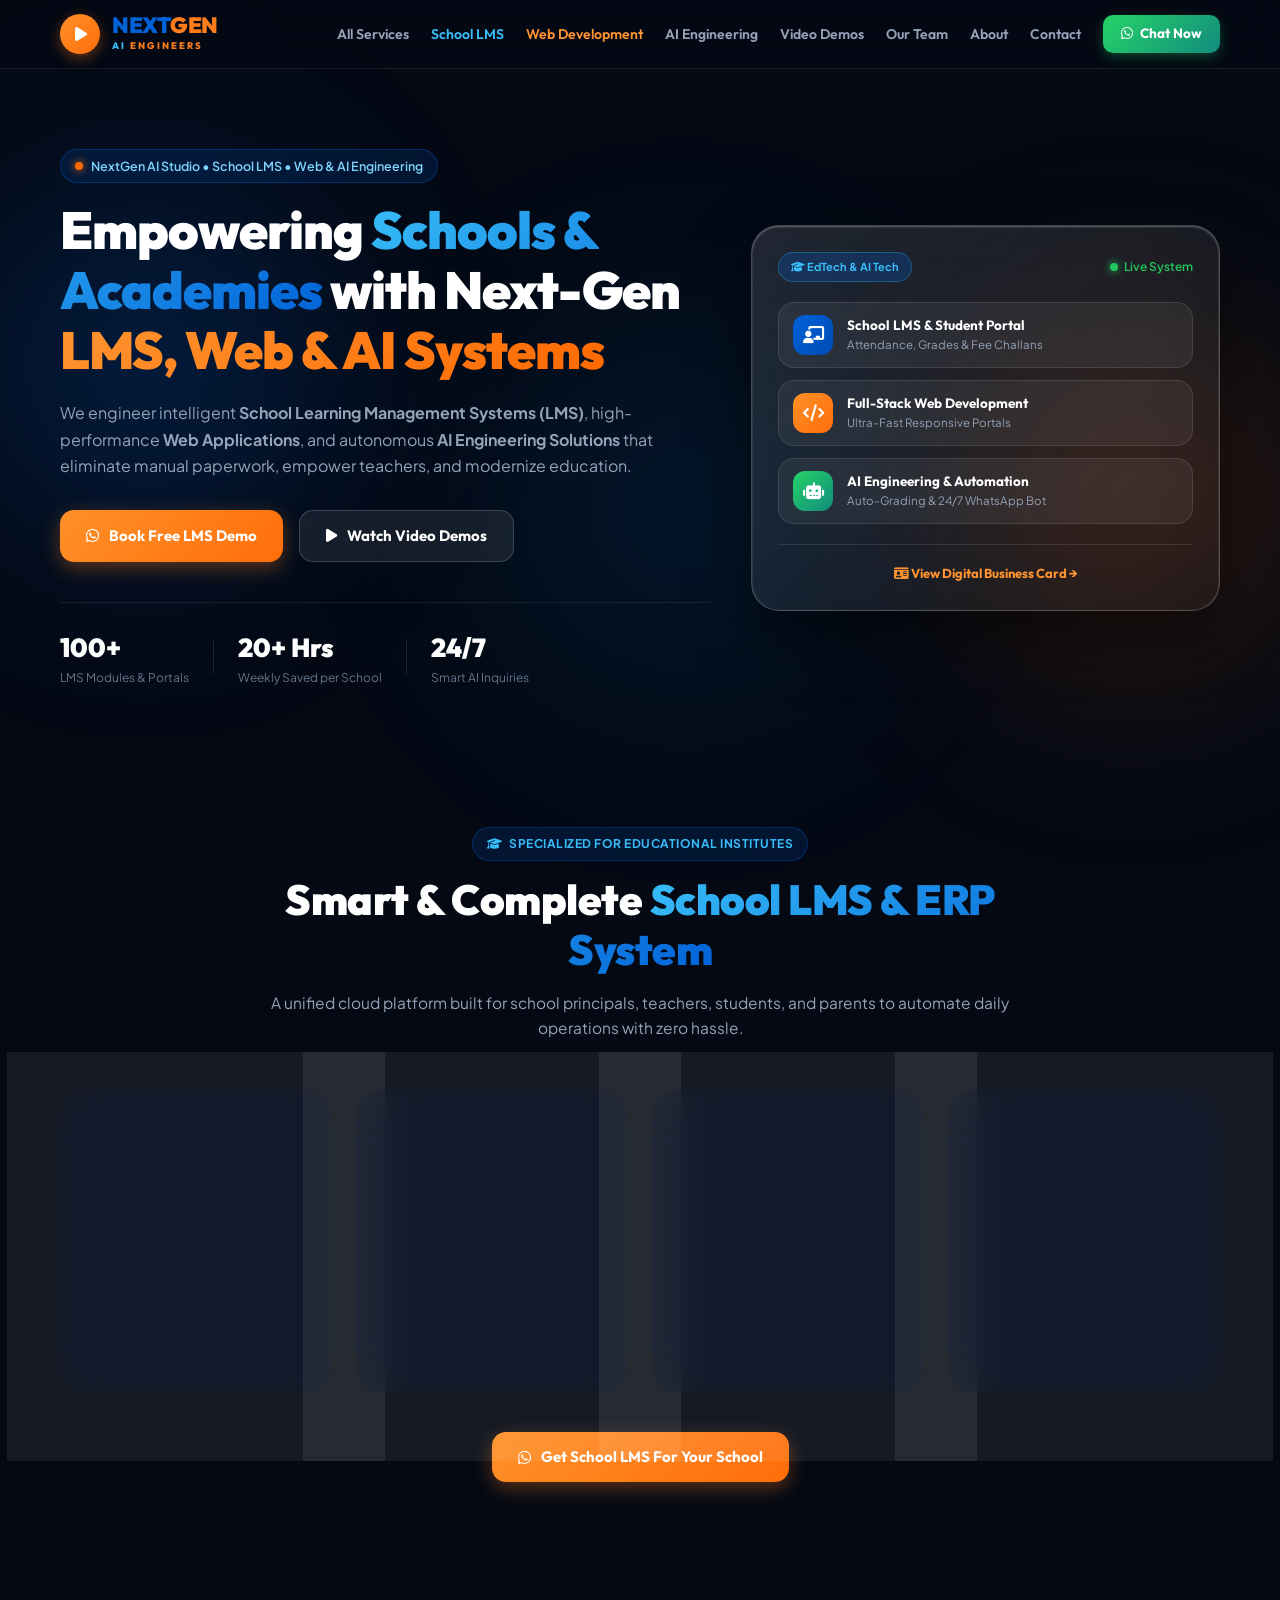
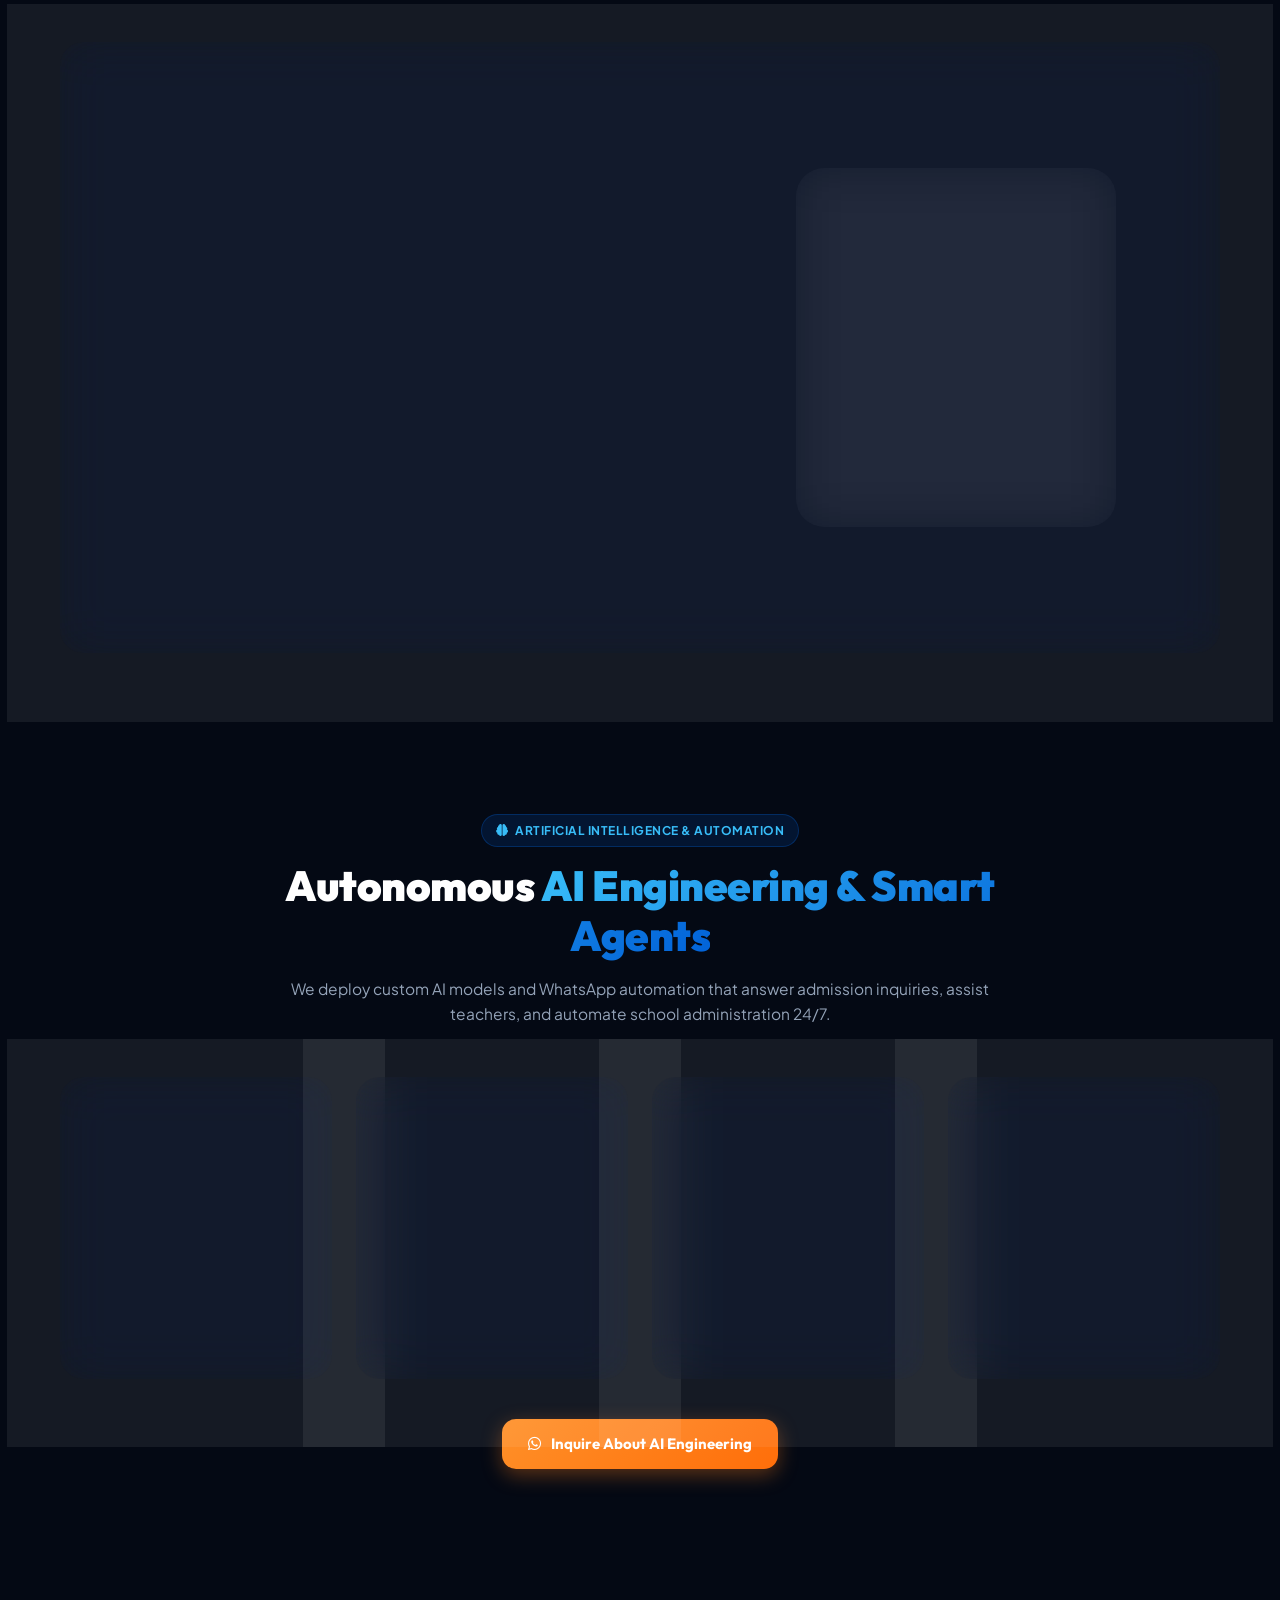
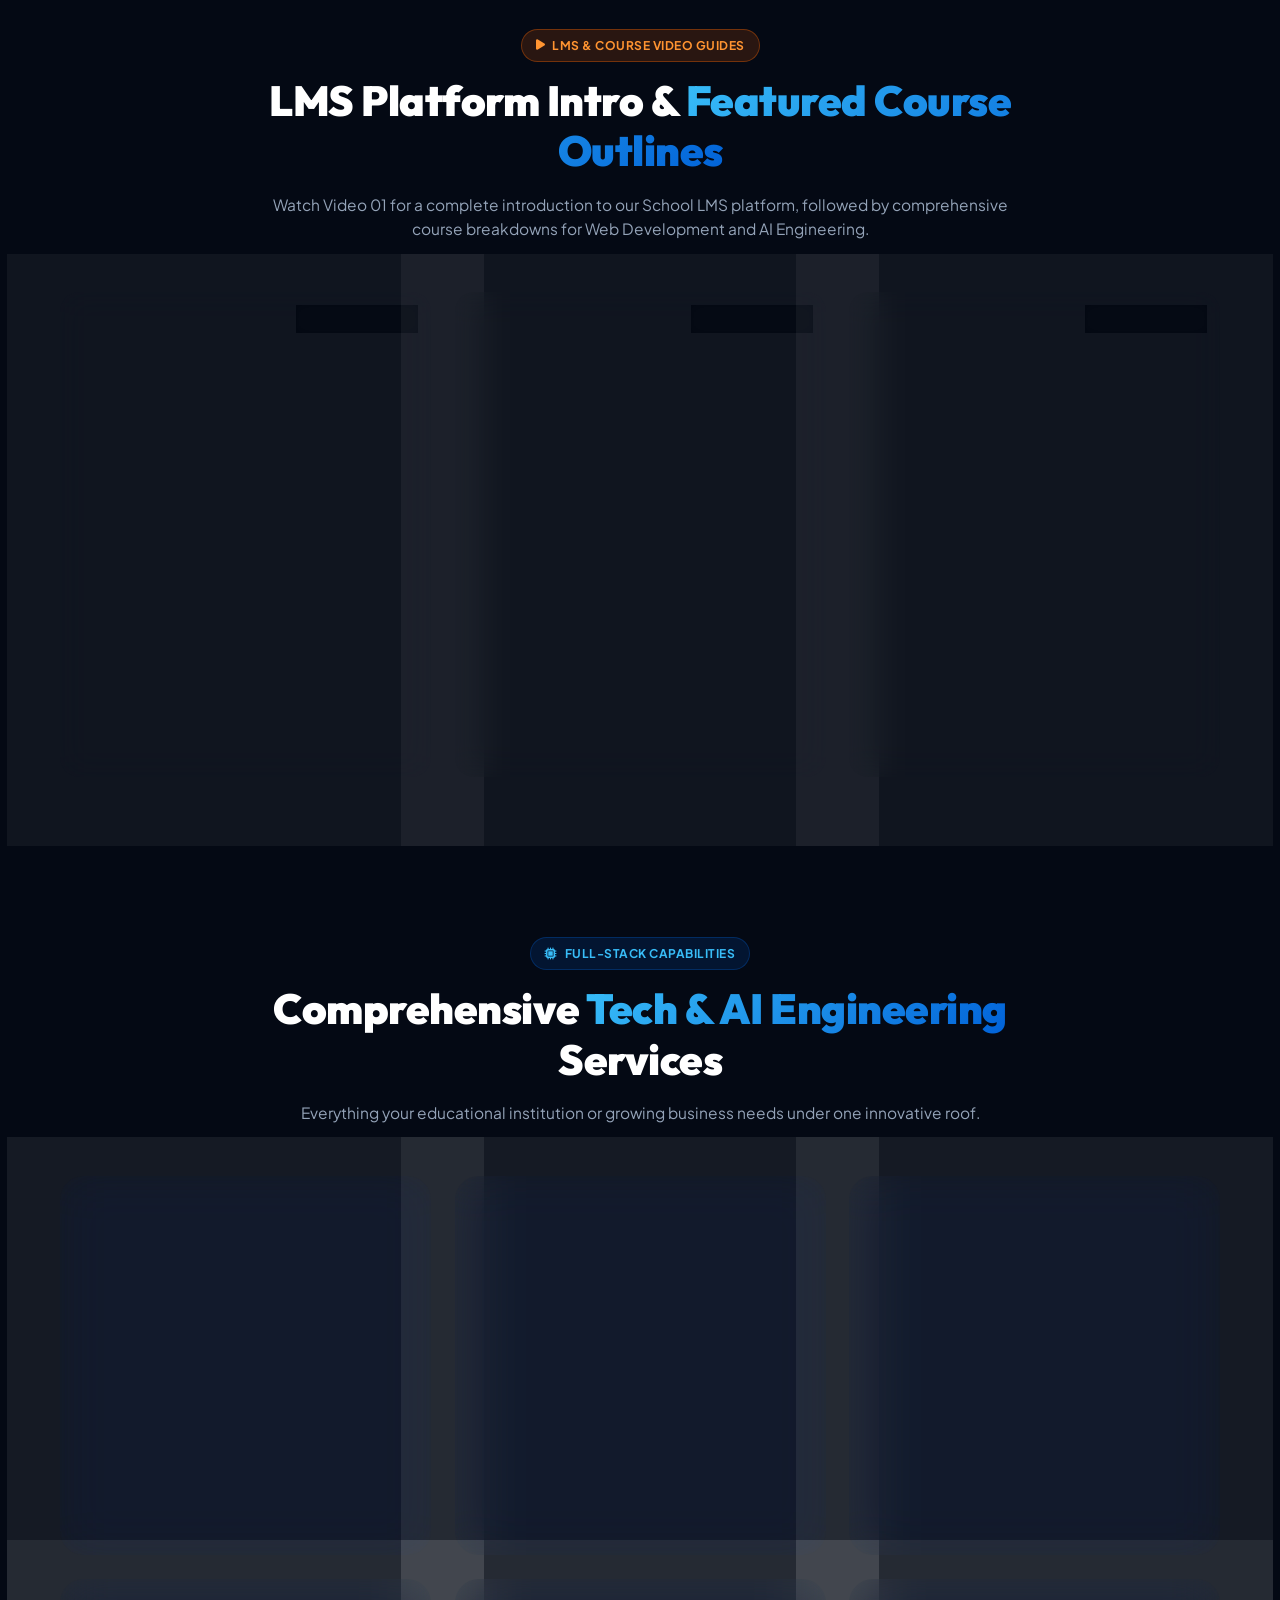
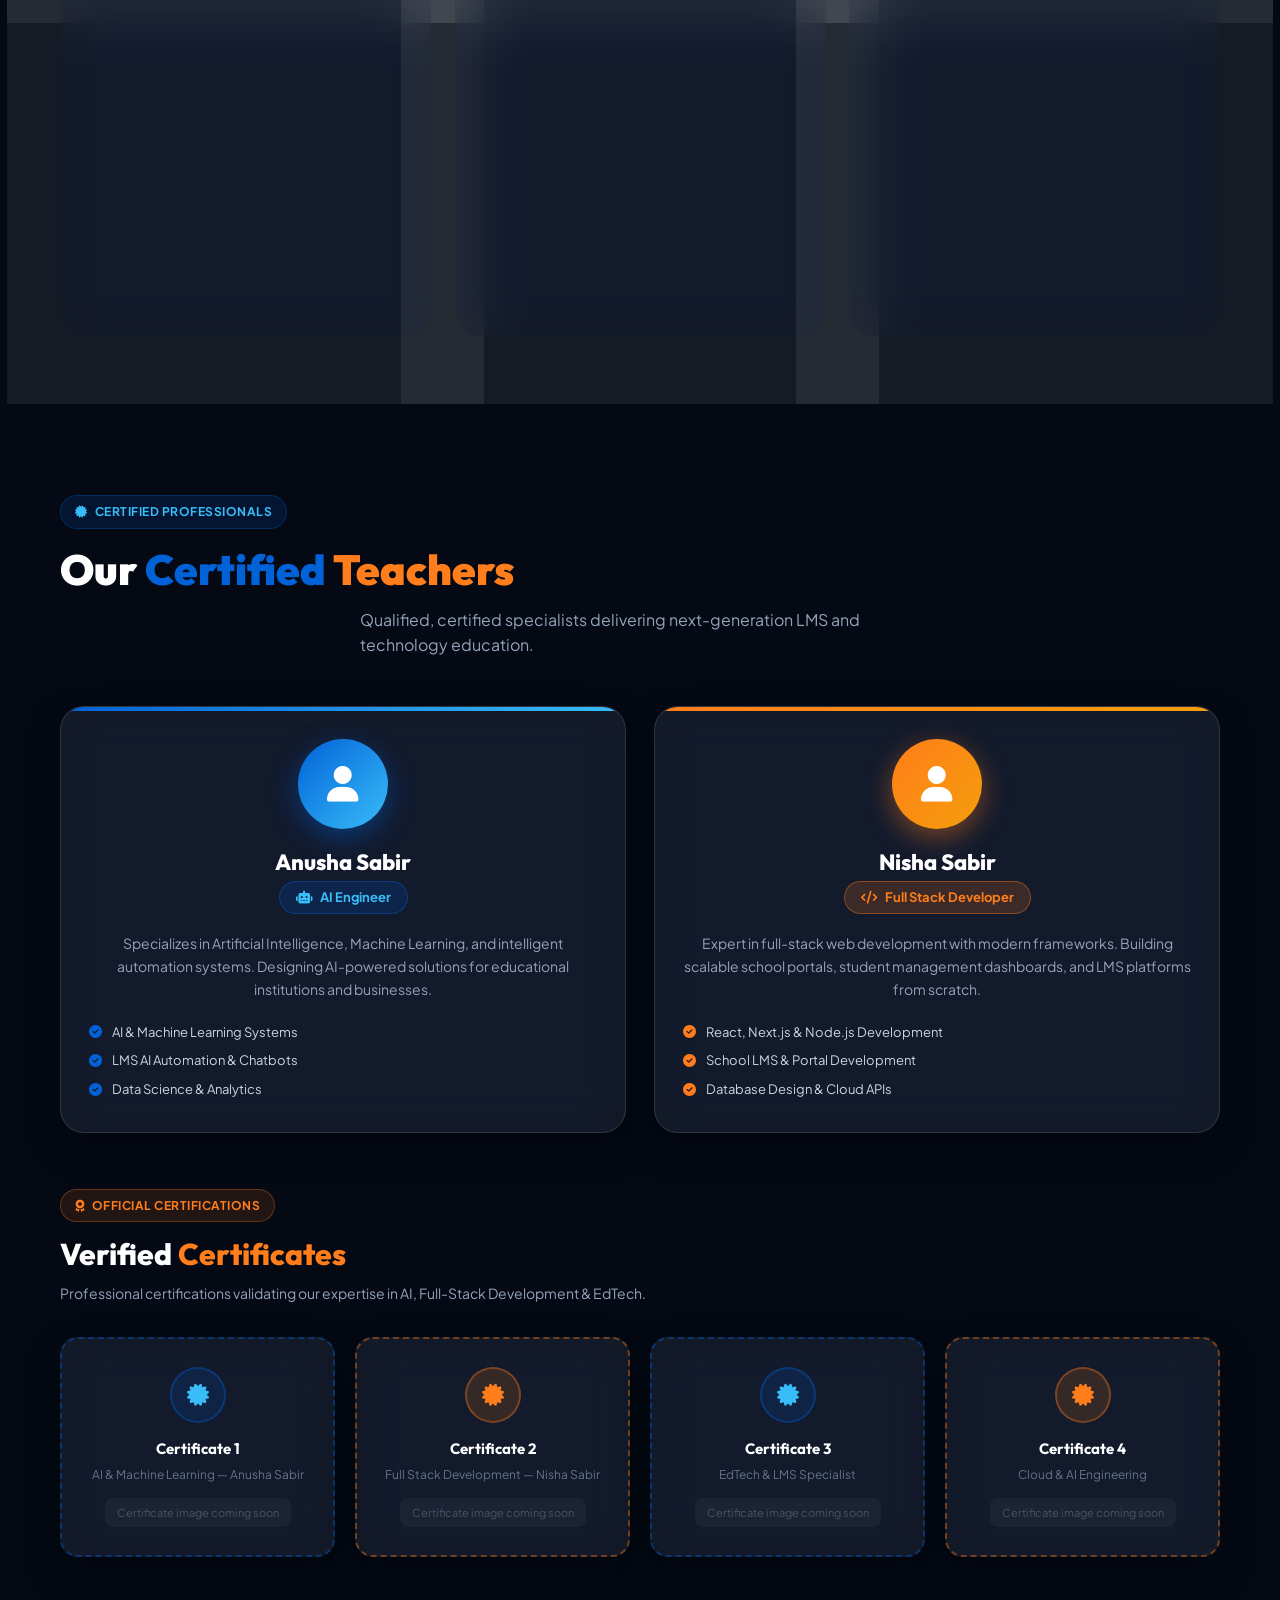
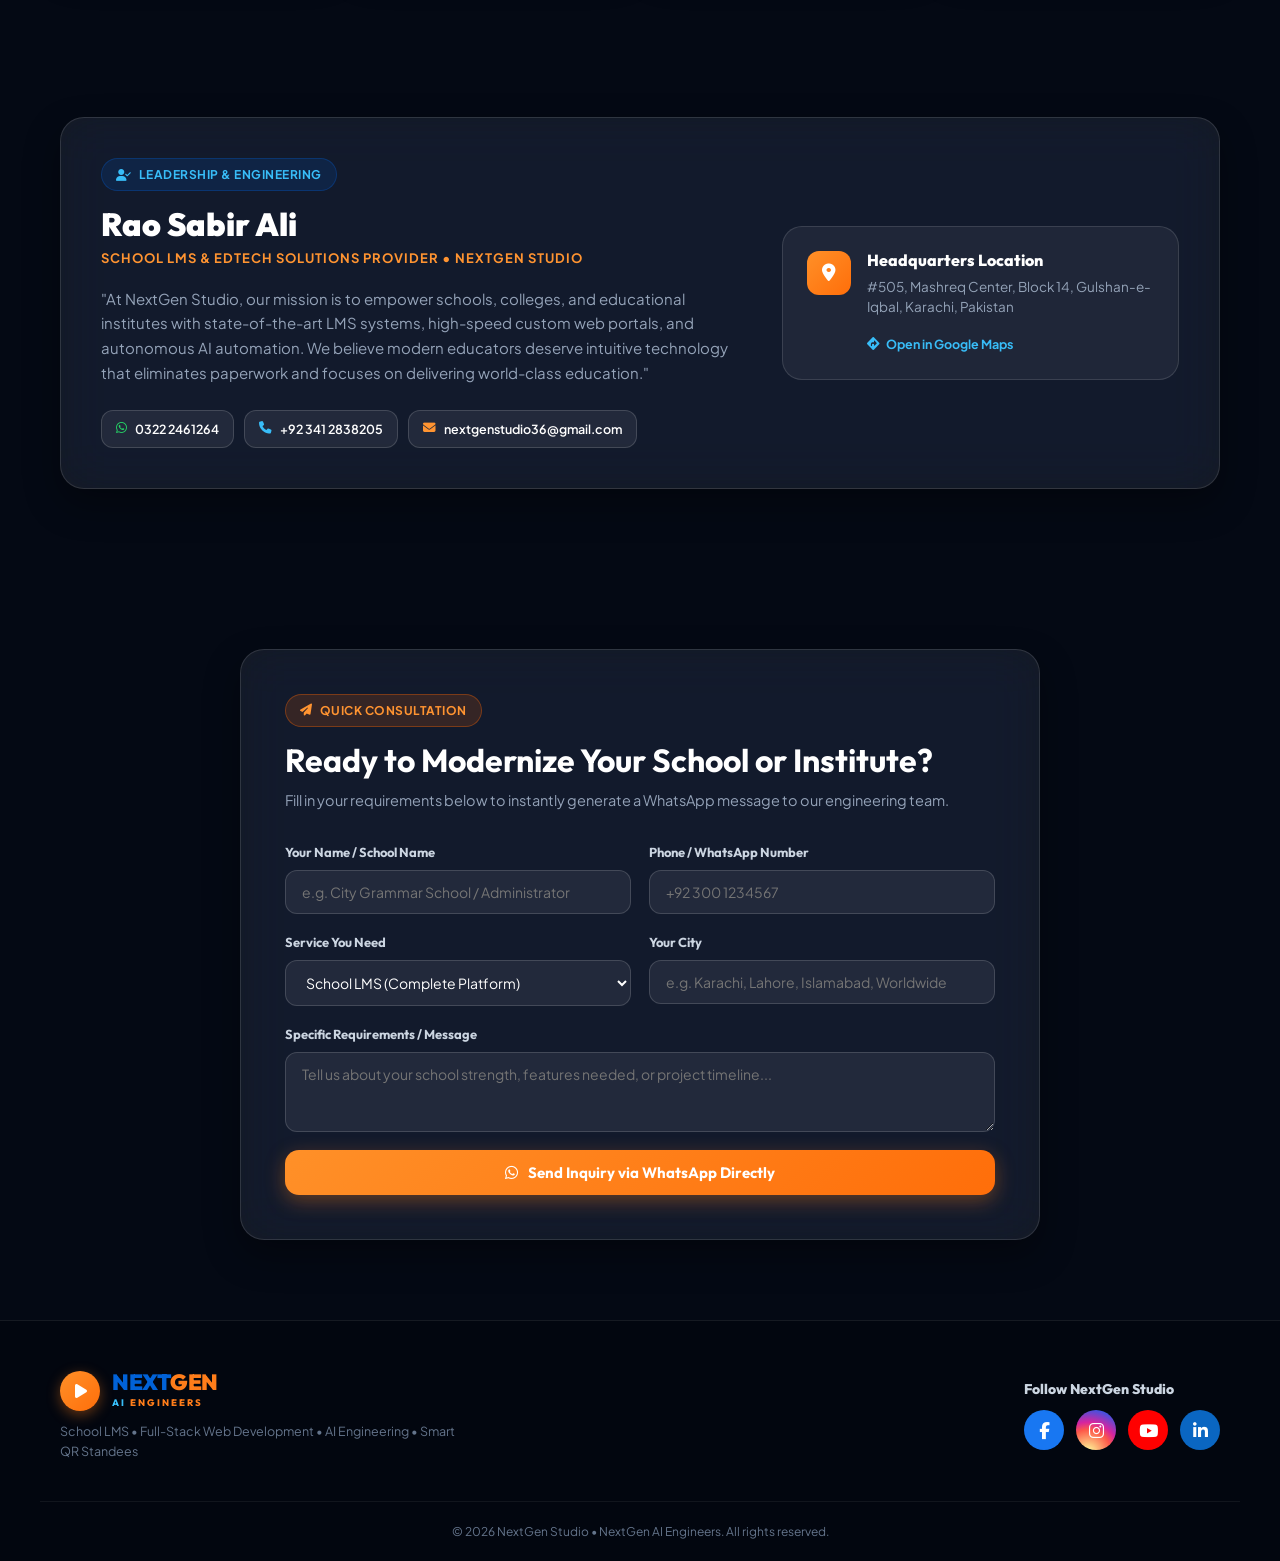
==== commit 182e0962: "Add Certified Teachers section (Anusha & Nisha Sabir), move Download pill below Location, restore LM" ====
--- a/nextgen-ai-engineers/index.html
+++ b/nextgen-ai-engineers/index.html
@@ -2,2543 +2,713 @@
 <html lang="en">
 <head>
   <meta charset="UTF-8" />
-  <meta name="viewport" content="width=device-width, initial-scale=1.0, maximum-scale=1.0, user-scalable=no"/>
-  <title>NextGen Studio – Rao Sabir Ali</title>
+  <meta name="viewport" content="width=device-width, initial-scale=1.0" />
+  <title>NextGen AI Engineers – School LMS, Full-Stack Web Development & AI Engineering</title>
+  <meta name="description" content="NextGen AI Engineers builds cutting-edge School LMS platforms, custom school websites, autonomous AI engineering solutions, and full-stack web applications." />
+  
   <link rel="preconnect" href="https://fonts.googleapis.com">
   <link rel="preconnect" href="https://fonts.gstatic.com" crossorigin>
   <link href="https://fonts.googleapis.com/css2?family=Outfit:wght@300;400;500;600;700;800;900&family=Plus+Jakarta+Sans:wght@400;500;600;700;800&display=swap" rel="stylesheet">
-  <link rel="stylesheet" href="https://cdnjs.cloudflare.com/ajax/libs/font-awesome/6.5.1/css/all.min.css"/>
-  <script src="html2canvas.min.js"></script>
-  <script>
-    if (typeof html2canvas === 'undefined') {
-      var _h2c = document.createElement('script');
-      _h2c.src = 'https://cdnjs.cloudflare.com/ajax/libs/html2canvas/1.4.1/html2canvas.min.js';
-      document.head.appendChild(_h2c);
-    }
-  </script>
-  <style>
-    :root {
-      --brand-blue: #0162d8;
-      --brand-orange: #ff7d1a;
-      --navy-heading: #0a1b33;
-      --slate-subtext: #1d3354;
-      --body-muted: #3a4f6d;
-    }
-
-    * {
-      margin: 0;
-      padding: 0;
-      box-sizing: border-box;
-      -webkit-tap-highlight-color: transparent;
-    }
-
-    html, body {
-      width: 100%;
-      min-height: 100%;
-      overflow-x: hidden;
-    }
-
-    /* ══════ 3D CINEMATIC BACKGROUND ══════ */
-    body {
-      font-family: 'Outfit', 'Plus Jakarta Sans', sans-serif;
-      min-height: 100vh;
-      background: #030812;
-      display: flex;
-      align-items: center;
-      justify-content: center;
-      padding: 24px 10px 40px;
-      position: relative;
-    }
-
-    /* Left cool blue glowing aurora & bokeh */
-    body::before {
-      content: '';
-      position: fixed;
-      inset: 0;
-      background:
-        radial-gradient(circle at 6% 28%, rgba(0, 150, 255, 0.45) 0%, rgba(0, 100, 255, 0.15) 30%, transparent 60%),
-        radial-gradient(circle at 18% 70%, rgba(0, 210, 255, 0.25) 0%, transparent 40%),
-        radial-gradient(circle at 95% 35%, rgba(255, 120, 0, 0.42) 0%, rgba(255, 75, 0, 0.15) 30%, transparent 60%),
-        radial-gradient(circle at 90% 80%, rgba(255, 140, 0, 0.25) 0%, transparent 40%);
-      pointer-events: none;
-      z-index: 0;
-    }
-
-    /* Glossy wet reflective floor particles */
-    body::after {
-      content: '';
-      position: fixed;
-      bottom: 0;
-      left: 0;
-      right: 0;
-      height: 45vh;
-      background:
-        radial-gradient(ellipse at 50% 100%, rgba(0, 70, 180, 0.35) 0%, transparent 70%),
-        radial-gradient(circle at 20% 90%, rgba(0, 220, 255, 0.18) 0%, transparent 20%),
-        radial-gradient(circle at 80% 90%, rgba(255, 120, 0, 0.2) 0%, transparent 25%);
-      pointer-events: none;
-      z-index: 0;
-    }
-
-    .card-wrapper {
-      position: relative;
-      z-index: 10;
-      width: 100%;
-      max-width: 440px;
-      margin: 0 auto;
-      box-sizing: border-box;
-    }
-
-    /* ══════ CLEAR 3D TRANSLUCENT ACRYLIC GLASS SLAB ══════ */
-    .glass-card-slab {
-      width: 100%;
-      position: relative;
-      background: linear-gradient(140deg, 
-        rgba(255, 255, 255, 0.48) 0%, 
-        rgba(235, 245, 255, 0.25) 35%, 
-        rgba(255, 255, 255, 0.16) 65%, 
-        rgba(240, 245, 255, 0.38) 100%);
-      backdrop-filter: blur(28px) saturate(190%);
-      -webkit-backdrop-filter: blur(28px) saturate(190%);
-      border-radius: 36px;
-      padding: 10px;
-      border: 1.5px solid rgba(255, 255, 255, 0.8);
-      box-shadow:
-        0 30px 65px rgba(0, 5, 20, 0.8),
-        inset 0 1.5px 3px rgba(255, 255, 255, 0.95),
-        inset 0 -1.5px 3px rgba(255, 255, 255, 0.3),
-        0 0 45px rgba(0, 120, 255, 0.28),
-        0 0 30px rgba(255, 120, 0, 0.18);
-      box-sizing: border-box;
-      overflow: hidden;
-    }
-
-    /* Specular glass reflection bar across top */
-    .glass-card-slab::before {
-      content: '';
-      position: absolute;
-      top: 0;
-      left: 15%;
-      right: 15%;
-      height: 2px;
-      background: linear-gradient(90deg, transparent, rgba(255, 255, 255, 1), transparent);
-      pointer-events: none;
-    }
-
-    /* Inner glass container - translucent, vibrant, readable */
-    .card-content-inner {
-      width: 100%;
-      background: linear-gradient(160deg, 
-        rgba(255, 255, 255, 0.42) 0%, 
-        rgba(245, 250, 255, 0.22) 50%, 
-        rgba(255, 255, 255, 0.35) 100%);
-      border-radius: 28px;
-      padding: 22px 16px 18px;
-      border: 1px solid rgba(255, 255, 255, 0.7);
-      box-shadow:
-        inset 0 1px 2px rgba(255, 255, 255, 0.9),
-        0 8px 25px rgba(0, 0, 0, 0.06);
-      box-sizing: border-box;
-      overflow: hidden;
-    }
-
-    /* ══════ LOGO SECTION WITH EXACT WRITING ══════ */
-    .brand-header {
-      text-align: center;
-      margin-bottom: 12px;
-      width: 100%;
-    }
-
-    .brand-logo-row {
-      display: flex;
-      align-items: center;
-      justify-content: center;
-      gap: 10px;
-      margin-bottom: 1px;
-    }
-
-    .brand-play-badge {
-      width: clamp(40px, 10vw, 48px);
-      height: clamp(40px, 10vw, 48px);
-      background: linear-gradient(145deg, #ff9028, #ff6e0a);
-      border-radius: 50%;
-      display: flex;
-      align-items: center;
-      justify-content: center;
-      box-shadow: 0 6px 18px rgba(255, 125, 26, 0.45), inset 0 1px 2px rgba(255,255,255,0.6);
-      flex-shrink: 0;
-    }
-
-    .brand-play-badge i {
-      color: #ffffff;
-      font-size: clamp(16px, 4.2vw, 20px);
-      margin-left: 3px;
-      filter: drop-shadow(0 1px 2px rgba(0,0,0,0.25));
-    }
-
-    /* "NEXTGEN" exact font and styling */
-    .brand-title {
-      font-family: 'Outfit', sans-serif;
-      font-size: clamp(26px, 7.5vw, 32px);
-      font-weight: 900;
-      letter-spacing: -0.2px;
-      line-height: 1;
-      display: flex;
-    }
-
-    .brand-title .brand-next {
-      color: #1a7fe8;
-      background: linear-gradient(180deg, #5ab3ff 0%, #1a7fe8 45%, #0a55b8 100%);
-      -webkit-background-clip: text;
-      -webkit-text-fill-color: transparent;
-      background-clip: text;
-      filter: drop-shadow(0 2px 0px rgba(0,0,0,0.35)) drop-shadow(0 4px 6px rgba(1,98,216,0.3));
-    }
-
-    .brand-title .brand-gen {
-      color: #ff8c00;
-      background: linear-gradient(180deg, #ffcc55 0%, #ff8c00 45%, #c85a00 100%);
-      -webkit-background-clip: text;
-      -webkit-text-fill-color: transparent;
-      background-clip: text;
-      filter: drop-shadow(0 2px 0px rgba(0,0,0,0.35)) drop-shadow(0 4px 6px rgba(255,125,26,0.35));
-    }
-
-    /* Download contact pill */
-    .icon-download-bg { background: linear-gradient(135deg, #7c3aed, #4f46e5); }
-
-    /* "— Studio —" exact font and split colors matching card */
-    .brand-studio-divider {
-      display: flex;
-      align-items: center;
-      justify-content: center;
-      gap: 10px;
-      margin-top: 1px;
-      margin-bottom: 4px;
-    }
-
-    .brand-studio-line {
-      height: 1.5px;
-      width: 34px;
-      background: #1d3354;
-      opacity: 0.6;
-    }
-
-    .brand-studio-text {
-      font-family: 'Outfit', sans-serif;
-      font-size: 13.5px;
-      font-weight: 700;
-      letter-spacing: 2px;
-      text-shadow:
-        0 1px 0 rgba(255,255,255,0.85),
-        0 -1px 0 rgba(0,0,0,0.12),
-        0 2px 5px rgba(0,0,0,0.08);
-    }
-
-    .brand-studio-text .stu { color: var(--brand-blue); }
-    .brand-studio-text .dio { color: var(--brand-orange); }
-
-    /* "Digital Solutions for Healthcare" exact writing */
-    .brand-tagline-main {
-      font-family: 'Outfit', sans-serif;
-      font-size: clamp(12.5px, 3.5vw, 14px);
-      font-weight: 700;
-      color: var(--navy-heading);
-      letter-spacing: -0.2px;
-      margin-bottom: 3px;
-    }
-
-    /* "AI • Web Development • Digital Solutions" exact writing */
-    .brand-tagline-sub {
-      font-family: 'Outfit', sans-serif;
-      font-size: clamp(9px, 2.6vw, 10.5px);
-      font-weight: 600;
-      color: var(--slate-subtext);
-      display: flex;
-      align-items: center;
-      justify-content: center;
-      gap: 6px;
-      flex-wrap: wrap;
-    }
-
-    .brand-tagline-sub span.dot {
-      color: var(--brand-blue);
-      font-size: 6px;
-    }
-
-    /* ══════ 2-COLUMN PROFILE & ACTIONS ══════ */
-    .profile-grid {
-      display: grid;
-      grid-template-columns: 1.22fr 0.98fr;
-      gap: 12px;
-      align-items: start;
-      margin-top: 12px;
-      width: 100%;
-      box-sizing: border-box;
-    }
-
-    /* LEFT COLUMN */
-    .left-profile {
-      display: flex;
-      flex-direction: column;
-      min-width: 0;
-      overflow: hidden;
-    }
-
-    /* "Rao Sabir Ali" exact bold heading font with 3D gradient emboss */
-    .person-name {
-      font-family: 'Outfit', sans-serif;
-      font-size: clamp(19px, 5.2vw, 23px);
-      font-weight: 900;
-      color: #0b2244;
-      background: linear-gradient(180deg, #3d689b 0%, #12345e 45%, #071933 100%);
-      -webkit-background-clip: text;
-      -webkit-text-fill-color: transparent;
-      background-clip: text;
-      filter: drop-shadow(0 2px 0px rgba(0,0,0,0.32)) drop-shadow(0 4px 6px rgba(10, 27, 51, 0.28));
-      line-height: 1.15;
-      margin-bottom: 2px;
-      padding-bottom: 2px;
-      white-space: nowrap;
-      overflow: hidden;
-      text-overflow: ellipsis;
-      display: inline-block;
-      width: fit-content;
-    }
-
-    /* "DIGITAL SOLUTIONS PROVIDER" exact styling */
-    .person-designation {
-      font-family: 'Outfit', sans-serif;
-      font-size: clamp(8px, 2.3vw, 9.5px);
-      font-weight: 800;
-      letter-spacing: 0.6px;
-      margin-bottom: 6px;
-      text-transform: uppercase;
-      padding-bottom: 2px;
-      border-bottom: 2px solid var(--brand-blue);
-      display: inline-block;
-      width: fit-content;
-      white-space: nowrap;
-    }
-
-    .designation-blue   { color: var(--brand-blue); }
-    .designation-orange { color: var(--brand-blue); }
-
-    /* Paragraph font */
-    .person-bio {
-      font-family: 'Outfit', sans-serif;
-      font-size: clamp(8.5px, 2.5vw, 10px);
-      font-weight: 500;
-      color: var(--body-muted);
-      line-height: 1.45;
-      margin-bottom: 10px;
-    }
-
-    /* Translucent Contact Pills */
-    .contact-pills-list {
-      display: flex;
-      flex-direction: column;
-      gap: 6px;
-      width: 100%;
-    }
-
-    .contact-pill {
-      display: flex;
-      align-items: center;
-      gap: 7px;
-      background: rgba(255, 255, 255, 0.45);
-      backdrop-filter: blur(12px);
-      -webkit-backdrop-filter: blur(12px);
-      border: 1px solid rgba(255, 255, 255, 0.85);
-      border-radius: 12px;
-      padding: 6px 8px;
-      text-decoration: none;
-      color: inherit;
-      box-shadow: 0 2px 6px rgba(0, 20, 50, 0.05), inset 0 1px 1px rgba(255,255,255,0.8);
-      transition: all 0.25s ease;
-      min-width: 0;
-      width: 100%;
-      box-sizing: border-box;
-      overflow: hidden;
-    }
-
-    .contact-pill:hover {
-      background: rgba(255, 255, 255, 0.7);
-      transform: translateY(-1.5px);
-      box-shadow: 0 4px 12px rgba(11, 99, 229, 0.18);
-      border-color: #ffffff;
-    }
-
-    .pill-icon-box {
-      width: 28px;
-      height: 28px;
-      border-radius: 8px;
-      display: flex;
-      align-items: center;
-      justify-content: center;
-      color: #ffffff;
-      font-size: 13px;
-      flex-shrink: 0;
-      box-shadow: 0 3px 6px rgba(0, 0, 0, 0.2);
-    }
-
-    .icon-whatsapp-bg { background: linear-gradient(135deg, #25d366, #128c7e); }
-    .icon-call-bg     { background: linear-gradient(135deg, #0b63e5, #004bb5); }
-    .icon-email-bg    { background: linear-gradient(135deg, #ff8420, #ff6e0a); }
-    .icon-web-bg      { background: linear-gradient(135deg, #0088ff, #0066cc); }
-    .icon-loc-bg      { background: linear-gradient(135deg, #ff6e0a, #e04500); }
-
-    .pill-details {
-      display: flex;
-      flex-direction: column;
-      min-width: 0;
-      flex: 1;
-      overflow: hidden;
-    }
-
-    .pill-title {
-      font-family: 'Outfit', sans-serif;
-      font-size: clamp(8.5px, 2.3vw, 9.5px);
-      font-weight: 800;
-      color: var(--navy-heading);
-      line-height: 1.2;
-      white-space: nowrap;
-    }
-
-    .pill-text {
-      font-family: 'Outfit', sans-serif;
-      font-size: clamp(7.5px, 2.1vw, 8.5px);
-      font-weight: 500;
-      color: var(--slate-subtext);
-      white-space: nowrap;
-      overflow: hidden;
-      text-overflow: ellipsis;
-      line-height: 1.2;
-    }
-
-    .pill-text-multiline {
-      font-family: 'Outfit', sans-serif;
-      font-size: clamp(7px, 1.9vw, 8px);
-      font-weight: 500;
-      color: var(--slate-subtext);
-      line-height: 1.25;
-      white-space: normal;
-      word-break: break-word;
-    }
-
-    /* RIGHT COLUMN */
-    .right-profile {
-      display: flex;
-      flex-direction: column;
-      gap: 6px;
-      min-width: 0;
-      overflow: hidden;
-    }
-
-    .quick-action-link {
-      display: flex;
-      align-items: center;
-      gap: 7px;
-      text-decoration: none;
-      color: var(--navy-heading);
-      font-family: 'Outfit', sans-serif;
-      font-size: clamp(9px, 2.4vw, 10.5px);
-      font-weight: 700;
-      padding: 2px 0;
-      transition: transform 0.2s;
-      min-width: 0;
-      white-space: nowrap;
-    }
-
-    .quick-action-link:hover {
-      transform: translateX(3px);
-      color: var(--brand-blue);
-    }
-
-    .action-circle-icon {
-      width: 24px;
-      height: 24px;
-      border-radius: 50%;
-      display: flex;
-      align-items: center;
-      justify-content: center;
-      color: #ffffff;
-      font-size: 10px;
-      flex-shrink: 0;
-      box-shadow: 0 2px 6px rgba(0,0,0,0.18);
-    }
-
-    .bg-circle-blue   { background: linear-gradient(135deg, #0b63e5, #004bb5); }
-    .bg-circle-orange { background: linear-gradient(135deg, #ff9028, #ff6e0a); }
-    .bg-circle-green  { background: linear-gradient(135deg, #25d366, #128c7e); }
-
-    /* ══════ GLOWING NEON QR BOX ══════ */
-    .qr-neon-card {
-      margin-top: 6px;
-      background: #ffffff;
-      border-radius: 16px;
-      padding: 7px;
-      text-align: center;
-      position: relative;
-      border: 2px solid transparent;
-      background: 
-        linear-gradient(#ffffff, #ffffff) padding-box, 
-        linear-gradient(135deg, #00d2ff, #0066ff 40%, #ffa042 70%, #ff7d1a) border-box;
-      box-shadow:
-        0 0 16px rgba(0, 150, 255, 0.4),
-        0 0 28px rgba(255, 125, 26, 0.3);
-      width: 100%;
-      max-width: 140px;
-      margin-left: auto;
-      margin-right: auto;
-      box-sizing: border-box;
-    }
-
-    .qr-neon-card svg {
-      width: 100%;
-      height: auto;
-      max-width: 115px;
-      margin: 0 auto;
-      display: block;
-      border-radius: 6px;
-    }
-
-    /* "Scan to Connect" exact writing */
-    .qr-scan-label {
-      font-family: 'Outfit', sans-serif;
-      font-size: clamp(8.5px, 2.3vw, 9.5px);
-      font-weight: 700;
-      color: var(--navy-heading);
-      margin-top: 4px;
-      letter-spacing: 0.2px;
-      white-space: nowrap;
-    }
-
-    /* ══════ OUR SERVICES ══════ */
-    .services-container {
-      margin-top: 12px;
-      background: rgba(255, 255, 255, 0.35);
-      backdrop-filter: blur(14px);
-      -webkit-backdrop-filter: blur(14px);
-      border: 1px solid rgba(255, 255, 255, 0.7);
-      border-radius: 18px;
-      padding: 9px 8px 10px;
-      box-shadow: inset 0 1px 2px rgba(255, 255, 255, 0.8), 0 4px 12px rgba(0,0,0,0.03);
-      width: 100%;
-      box-sizing: border-box;
-    }
-
-    /* "Our Services" exact writing */
-    .services-header-title {
-      text-align: center;
-      font-family: 'Outfit', sans-serif;
-      font-size: clamp(10.5px, 2.8vw, 11.5px);
-      font-weight: 800;
-      color: var(--navy-heading);
-      display: flex;
-      align-items: center;
-      justify-content: center;
-      gap: 8px;
-      margin-bottom: 8px;
-    }
-
-    .services-header-title::before,
-    .services-header-title::after {
-      content: '';
-      height: 1.5px;
-      flex: 1;
-      max-width: 48px;
-      background: #1d3354;
-      opacity: 0.4;
-    }
-
-    .services-row {
-      display: grid;
-      grid-template-columns: repeat(5, 1fr);
-      gap: 5px;
-      width: 100%;
-    }
-
-    .service-box {
-      display: flex;
-      flex-direction: column;
-      align-items: center;
-      text-align: center;
-      gap: 4px;
-      min-width: 0;
-    }
-
-    .service-card-icon {
-      width: clamp(34px, 8.8vw, 44px);
-      height: clamp(34px, 8.8vw, 44px);
-      background: rgba(255, 255, 255, 0.7);
-      backdrop-filter: blur(8px);
-      border: 1px solid rgba(255, 255, 255, 0.95);
-      border-radius: 12px;
-      display: flex;
-      align-items: center;
-      justify-content: center;
-      box-shadow: 0 3px 8px rgba(0, 20, 50, 0.08);
-      transition: transform 0.2s;
-    }
-
-    .service-card-icon i {
-      font-size: clamp(15px, 4vw, 19px);
-    }
-
-    .service-box:hover .service-card-icon {
-      transform: translateY(-2px);
-      background: #ffffff;
-      box-shadow: 0 6px 14px rgba(11, 99, 229, 0.2);
-    }
-
-    /* Service labels exact writing */
-    .service-title-text {
-      font-family: 'Outfit', sans-serif;
-      font-size: clamp(7px, 1.9vw, 8.2px);
-      font-weight: 700;
-      color: var(--navy-heading);
-      line-height: 1.22;
-      word-break: break-word;
-    }
-
-    /* ══════ FOLLOW US (ACTIVE BUTTONS) ══════ */
-    .social-footer-bar {
-      margin-top: 12px;
-      background: rgba(255, 255, 255, 0.45);
-      backdrop-filter: blur(14px);
-      -webkit-backdrop-filter: blur(14px);
-      border: 1px solid rgba(255, 255, 255, 0.8);
-      border-radius: 18px;
-      padding: 8px 12px;
-      display: flex;
-      align-items: center;
-      gap: 12px;
-      box-shadow: 0 4px 10px rgba(0, 20, 50, 0.05), inset 0 1px 2px rgba(255,255,255,0.8);
-      width: 100%;
-      box-sizing: border-box;
-    }
-
-    /* "Follow Us" exact writing */
-    .follow-text-label {
-      font-family: 'Outfit', sans-serif;
-      font-size: clamp(11px, 2.9vw, 12.5px);
-      font-weight: 800;
-      color: var(--navy-heading);
-      white-space: nowrap;
-      padding-right: 12px;
-      border-right: 1.5px solid rgba(29, 51, 84, 0.35);
-    }
-
-    .social-buttons-track {
-      display: flex;
-      align-items: center;
-      justify-content: space-around;
-      flex: 1;
-      gap: 8px;
-      min-width: 0;
-    }
-
-    .social-link-btn {
-      width: clamp(34px, 8.8vw, 40px);
-      height: clamp(34px, 8.8vw, 40px);
-      border-radius: 50%;
-      display: flex;
-      align-items: center;
-      justify-content: center;
-      color: #ffffff;
-      text-decoration: none;
-      font-size: clamp(14px, 4vw, 17px);
-      box-shadow: 0 4px 10px rgba(0, 0, 0, 0.25);
-      transition: all 0.25s cubic-bezier(0.34, 1.56, 0.64, 1);
-      flex-shrink: 0;
-    }
-
-    .social-link-btn:hover {
-      transform: translateY(-3px) scale(1.12);
-      box-shadow: 0 7px 16px rgba(0, 0, 0, 0.35);
-    }
-
-    .btn-facebook {
-      background: #1877f2;
-      box-shadow: 0 4px 12px rgba(24, 119, 242, 0.4);
-    }
-    .btn-instagram {
-      background: radial-gradient(circle at 30% 107%, #fdf497 0%, #fdf497 5%, #fd5949 45%, #d6249f 60%, #285aeb 90%);
-      box-shadow: 0 4px 12px rgba(214, 36, 159, 0.4);
-    }
-    .btn-youtube {
-      background: #ff0000;
-      box-shadow: 0 4px 12px rgba(255, 0, 0, 0.4);
-    }
-    .btn-linkedin {
-      background: #0a66c2;
-      box-shadow: 0 4px 12px rgba(10, 102, 194, 0.4);
-    }
-
-    /* ══════ COMPREHENSIVE RESPONSIVE SYSTEM (MOBILE & DESKTOP) ══════ */
-    .quick-actions-list {
-      display: flex;
-      flex-direction: column;
-      gap: 7px;
-      width: 100%;
-    }
-
-    @media (max-width: 520px) {
-      body {
-        padding: 12px 6px 30px;
-      }
-      .card-wrapper {
-        max-width: 100%;
-        padding: 0 2px;
-      }
-      .theme-switcher-bar {
-        padding: 5px 10px;
-        gap: 6px;
-        margin-bottom: 10px;
-      }
-      .theme-bar-label {
-        font-size: 10px;
-      }
-      .theme-switch-btn {
-        padding: 4px 7px 4px 5px;
-        font-size: 9.5px;
-        gap: 4px;
-      }
-      .theme-download-btn {
-        padding: 5px 10px;
-        font-size: 10px;
-      }
-      .glass-card-slab {
-        padding: 8px;
-        border-radius: 26px;
-      }
-      .card-content-inner {
-        padding: 16px 12px 14px;
-        border-radius: 20px;
-      }
-
-      /* Logo Header */
-      .brand-play-badge {
-        width: 32px;
-        height: 32px;
-        font-size: 13px;
-      }
-      .brand-title {
-        font-size: 26px;
-      }
-      .brand-tagline-main {
-        font-size: 13px;
-      }
-      .brand-tagline-sub {
-        font-size: 10px;
-        gap: 5px;
-      }
-
-      /* Profile Grid: Clean, compact 2-column business card layout */
-      .profile-grid {
-        display: grid;
-        grid-template-columns: 1.16fr 0.96fr;
-        gap: 8px;
-        align-items: start;
-        margin-top: 8px;
-      }
-
-      .left-profile {
-        display: flex;
-        flex-direction: column;
-        min-width: 0;
-      }
-
-      .person-name {
-        font-size: 18px;
-        line-height: 1.15;
-        white-space: nowrap;
-        overflow: hidden;
-        text-overflow: ellipsis;
-      }
-
-      .person-designation {
-        font-size: 8.5px;
-        margin-bottom: 5px;
-        white-space: nowrap;
-      }
-
-      .person-bio {
-        font-size: 9px;
-        line-height: 1.35;
-        margin-bottom: 8px;
-      }
-
-      /* Contact Pills: Clean & compact */
-      .contact-pills-list {
-        display: flex;
-        flex-direction: column;
-        gap: 5px;
-        width: 100%;
-      }
-
-      .contact-pill {
-        padding: 5px 7px;
-        gap: 6px;
-        border-radius: 10px;
-        width: 100%;
-        box-sizing: border-box;
-      }
-
-      .pill-icon-box {
-        width: 25px;
-        height: 25px;
-        font-size: 11px;
-        border-radius: 7px;
-        flex-shrink: 0;
-      }
-
-      .pill-title {
-        font-size: 8.5px;
-      }
-
-      .pill-text {
-        font-size: 7.5px;
-      }
-
-      .pill-text-multiline {
-        font-size: 6.8px;
-        line-height: 1.2;
-      }
-
-      /* Right Profile: Vertical quick actions list + aligned QR code */
-      .right-profile {
-        display: flex;
-        flex-direction: column;
-        gap: 6px;
-        min-width: 0;
-      }
-
-      .quick-actions-list {
-        display: flex;
-        flex-direction: column;
-        gap: 5px;
-        width: 100%;
-      }
-
-      .quick-action-link {
-        display: flex;
-        align-items: center;
-        gap: 6px;
-        font-size: 9.5px;
-        font-weight: 700;
-        padding: 3px 0;
-        white-space: nowrap;
-      }
-
-      .action-circle-icon {
-        width: 20px;
-        height: 20px;
-        font-size: 9px;
-      }
-
-      /* Scannable QR Code Card: Centered & prominent */
-      .qr-neon-card {
-        max-width: 112px;
-        margin: 4px auto 0;
-        padding: 7px;
-      }
-
-      .qr-scan-label {
-        font-size: 8.5px;
-        margin-top: 4px;
-      }
-
-      /* Our Services: 3 top row, 2 bottom row (Clean & Spacious) */
-      .services-container {
-        padding: 10px 8px;
-        margin-top: 12px;
-      }
-
-      .services-row {
-        display: flex;
-        flex-wrap: wrap;
-        justify-content: center;
-        gap: 8px;
-        width: 100%;
-      }
-
-      .service-box {
-        flex: 0 0 calc(33.333% - 6px);
-        gap: 5px;
-      }
-
-      .service-box:nth-child(4),
-      .service-box:nth-child(5) {
-        flex: 0 0 calc(45% - 6px);
-      }
-
-      .service-card-icon {
-        width: 42px;
-        height: 42px;
-      }
-
-      .service-card-icon i {
-        font-size: 17px;
-      }
-
-      .service-title-text {
-        font-size: 10px;
-        font-weight: 700;
-        line-height: 1.25;
-      }
-
-      /* Follow Us Bar */
-      .social-footer-bar {
-        margin-top: 12px;
-        padding: 9px 12px;
-      }
-
-      .follow-text-label {
-        font-size: 11.5px;
-        padding-right: 10px;
-      }
-
-      .social-link-btn {
-        width: 36px;
-        height: 36px;
-        font-size: 15px;
-      }
-    }
-
-    @media (max-width: 360px) {
-      body {
-        padding: 8px 3px 20px;
-      }
-      .glass-card-slab {
-        padding: 6px;
-        border-radius: 22px;
-      }
-      .card-content-inner {
-        padding: 14px 8px;
-        border-radius: 18px;
-      }
-      .person-name {
-        font-size: 20px;
-      }
-      .quick-actions-list {
-        grid-template-columns: 1fr;
-      }
-      .quick-action-link:nth-child(5) {
-        grid-column: auto;
-        justify-content: flex-start;
-      }
-      .service-box {
-        flex: 0 0 calc(50% - 6px);
-      }
-      .service-box:nth-child(5) {
-        flex: 0 0 100%;
-      }
-    }
-
-    /* ══════ MODERN 3-THEME SWITCHER BAR ══════ */
-    .theme-switcher-bar {
-      display: flex;
-      align-items: center;
-      justify-content: space-between;
-      background: rgba(255, 255, 255, 0.12);
-      backdrop-filter: blur(18px);
-      -webkit-backdrop-filter: blur(18px);
-      border: 1px solid rgba(255, 255, 255, 0.28);
-      border-radius: 50px;
-      padding: 6px 8px 6px 14px;
-      margin-bottom: 12px;
-      box-shadow: 0 8px 24px rgba(0, 0, 0, 0.35);
-      position: relative;
-      z-index: 20;
-      transition: all 0.35s ease;
-    }
-
-    .theme-bar-label {
-      font-size: 11px;
-      font-weight: 800;
-      color: #ffffff;
-      letter-spacing: 0.6px;
-      display: flex;
-      align-items: center;
-      gap: 6px;
-      text-transform: uppercase;
-      opacity: 0.95;
-      text-shadow: 0 1px 2px rgba(0,0,0,0.5);
-    }
-
-    .theme-bar-label i {
-      color: #ffa042;
-      font-size: 12px;
-    }
-
-    .theme-buttons-cluster {
-      display: flex;
-      align-items: center;
-      gap: 5px;
-    }
-
-    .theme-switch-btn {
-      display: flex;
-      align-items: center;
-      gap: 6px;
-      background: rgba(255, 255, 255, 0.08);
-      border: 1px solid rgba(255, 255, 255, 0.18);
-      border-radius: 50px;
-      padding: 5px 10px 5px 7px;
-      color: rgba(255, 255, 255, 0.82);
-      font-family: 'Outfit', sans-serif;
-      font-size: 10.5px;
-      font-weight: 700;
-      cursor: pointer;
-      transition: all 0.25s ease;
-      outline: none;
-    }
-
-    .theme-switch-btn:hover {
-      background: rgba(255, 255, 255, 0.22);
-      color: #ffffff;
-      transform: translateY(-1.5px);
-    }
-
-    .theme-switch-btn.active {
-      background: #ffffff;
-      color: #0a1b33;
-      border-color: #ffffff;
-      box-shadow: 0 3px 12px rgba(0, 0, 0, 0.3);
-      transform: translateY(-1px);
-    }
-
-    .theme-left-group {
-      display: flex;
-      align-items: center;
-      gap: 7px;
-    }
-
-    .theme-download-btn {
-      display: inline-flex;
-      align-items: center;
-      gap: 6px;
-      background: linear-gradient(135deg, #0162d8, #ff7d1a);
-      border: 1px solid rgba(255, 255, 255, 0.4);
-      border-radius: 50px;
-      padding: 5px 12px;
-      color: #ffffff;
-      font-family: 'Outfit', sans-serif;
-      font-size: 11px;
-      font-weight: 700;
-      cursor: pointer;
-      box-shadow: 0 3px 12px rgba(1, 98, 216, 0.35);
-      transition: all 0.25s ease;
-      outline: none;
-      white-space: nowrap;
-    }
-
-    .theme-download-btn:hover {
-      transform: translateY(-1.5px);
-      box-shadow: 0 5px 16px rgba(255, 125, 26, 0.45);
-      filter: brightness(1.08);
-    }
-
-    body[data-theme="emerald"] .theme-download-btn {
-      background: linear-gradient(135deg, #10b981, #c5a059);
-      box-shadow: 0 3px 12px rgba(16, 185, 129, 0.35);
-    }
-    body[data-theme="emerald"] .theme-download-btn:hover {
-      box-shadow: 0 5px 16px rgba(197, 160, 89, 0.45);
-    }
-
-    body[data-theme="purple"] .theme-download-btn {
-      background: linear-gradient(135deg, #a855f7, #f59e0b);
-      box-shadow: 0 3px 12px rgba(168, 85, 247, 0.35);
-    }
-    body[data-theme="purple"] .theme-download-btn:hover {
-      box-shadow: 0 5px 16px rgba(245, 158, 11, 0.45);
-    }
-
-    .card-capture-frame {
-      width: 100%;
-      position: relative;
-      box-sizing: border-box;
-    }
-
-    .theme-swatch {
-      width: 14px;
-      height: 14px;
-      border-radius: 50%;
-      display: inline-block;
-      box-shadow: inset 0 0 0 1px rgba(0,0,0,0.25);
-      flex-shrink: 0;
-    }
-
-    .swatch-original {
-      background: linear-gradient(135deg, #0162d8 50%, #ff7d1a 50%);
-    }
-
-    .swatch-emerald {
-      background: linear-gradient(135deg, #10b981 50%, #b89047 50%);
-    }
-
-    .swatch-purple {
-      background: linear-gradient(135deg, #a855f7 50%, #f5c069 50%);
-    }
-
-    /* ══════════════════════════════════════════════════
-       THEME 2: EMERALD JADE & GOLD (Exact match Image 1)
-       ══════════════════════════════════════════════════ */
-    body[data-theme="emerald"] {
-      background: #021a0f;
-    }
-
-    body[data-theme="emerald"]::before {
-      background:
-        radial-gradient(circle at 6% 28%, rgba(16, 185, 129, 0.45) 0%, rgba(5, 150, 105, 0.18) 30%, transparent 60%),
-        radial-gradient(circle at 18% 70%, rgba(52, 211, 153, 0.25) 0%, transparent 40%),
-        radial-gradient(circle at 95% 35%, rgba(217, 119, 6, 0.38) 0%, rgba(180, 83, 9, 0.15) 30%, transparent 60%),
-        radial-gradient(circle at 90% 80%, rgba(16, 185, 129, 0.25) 0%, transparent 40%);
-    }
-
-    body[data-theme="emerald"]::after {
-      background:
-        radial-gradient(ellipse at 50% 100%, rgba(6, 78, 59, 0.45) 0%, transparent 70%),
-        radial-gradient(circle at 20% 90%, rgba(16, 185, 129, 0.2) 0%, transparent 25%),
-        radial-gradient(circle at 80% 90%, rgba(217, 119, 6, 0.2) 0%, transparent 25%);
-    }
-
-    body[data-theme="emerald"] .theme-switcher-bar {
-      border-color: rgba(16, 185, 129, 0.35);
-      box-shadow: 0 8px 24px rgba(1, 25, 15, 0.5);
-    }
-    body[data-theme="emerald"] .theme-bar-label i {
-      color: #34d399;
-    }
-
-    body[data-theme="emerald"] .glass-card-slab {
-      background: linear-gradient(140deg, 
-        rgba(255, 255, 255, 0.55) 0%, 
-        rgba(230, 252, 242, 0.3) 35%, 
-        rgba(255, 255, 255, 0.2) 65%, 
-        rgba(235, 252, 245, 0.45) 100%);
-      box-shadow:
-        0 30px 65px rgba(1, 25, 15, 0.85),
-        inset 0 1.5px 3px rgba(255, 255, 255, 0.95),
-        inset 0 -1.5px 3px rgba(255, 255, 255, 0.3),
-        0 0 45px rgba(16, 185, 129, 0.35),
-        0 0 30px rgba(184, 144, 71, 0.25);
-    }
-
-    body[data-theme="emerald"] .card-content-inner {
-      background: linear-gradient(160deg, 
-        rgba(255, 255, 255, 0.52) 0%, 
-        rgba(240, 253, 246, 0.32) 50%, 
-        rgba(255, 255, 255, 0.42) 100%);
-    }
-
-    body[data-theme="emerald"] .brand-play-badge {
-      background: linear-gradient(145deg, #10b981, #047857);
-      box-shadow: 0 6px 18px rgba(5, 150, 105, 0.45), inset 0 1px 2px rgba(255,255,255,0.6);
-    }
-
-    body[data-theme="emerald"] .brand-title .brand-next {
-      color: #064e3b;
-      background: linear-gradient(180deg, #10b981 0%, #059669 45%, #064e3b 100%);
-      -webkit-background-clip: text;
-      -webkit-text-fill-color: transparent;
-      filter: drop-shadow(0 2px 0px rgba(0,0,0,0.35)) drop-shadow(0 4px 6px rgba(5, 150, 105, 0.3));
-    }
-
-    body[data-theme="emerald"] .brand-title .brand-gen {
-      color: #064e3b;
-      background: linear-gradient(180deg, #059669 0%, #047857 45%, #022c1e 100%);
-      -webkit-background-clip: text;
-      -webkit-text-fill-color: transparent;
-      filter: drop-shadow(0 2px 0px rgba(0,0,0,0.35)) drop-shadow(0 4px 6px rgba(5, 150, 105, 0.3));
-    }
-
-    body[data-theme="emerald"] .brand-studio-line {
-      background: #b89047;
-      opacity: 0.75;
-    }
-
-    body[data-theme="emerald"] .brand-studio-text {
-      color: #b89047;
-      text-shadow: 0 1px 0 rgba(255,255,255,0.85);
-    }
-
-    body[data-theme="emerald"] .brand-studio-text .stu,
-    body[data-theme="emerald"] .brand-studio-text .dio {
-      color: #b89047;
-    }
-
-    body[data-theme="emerald"] .brand-tagline-main {
-      color: #064e3b;
-    }
-
-    body[data-theme="emerald"] .brand-tagline-sub {
-      color: #1e3a2b;
-    }
-
-    body[data-theme="emerald"] .brand-tagline-sub span.dot {
-      color: #10b981;
-    }
-
-    body[data-theme="emerald"] .person-name {
-      color: #064e3b;
-      background: linear-gradient(180deg, #15803d 0%, #064e3b 45%, #022c1e 100%);
-      -webkit-background-clip: text;
-      -webkit-text-fill-color: transparent;
-      filter: drop-shadow(0 2px 0px rgba(0,0,0,0.3)) drop-shadow(0 4px 6px rgba(6, 78, 59, 0.3));
-    }
-
-    body[data-theme="emerald"] .person-designation {
-      border-bottom: 2px solid #c5a059;
-    }
-
-    body[data-theme="emerald"] .designation-blue {
-      color: #c5a059;
-    }
-
-    body[data-theme="emerald"] .designation-orange {
-      color: #b89047;
-    }
-
-    body[data-theme="emerald"] .person-bio {
-      color: #1e3a2b;
-    }
-
-    body[data-theme="emerald"] .contact-pill {
-      background: rgba(255, 255, 255, 0.58);
-      border-color: rgba(255, 255, 255, 0.92);
-    }
-
-    body[data-theme="emerald"] .pill-title {
-      color: #064e3b;
-    }
-
-    body[data-theme="emerald"] .pill-text,
-    body[data-theme="emerald"] .pill-text-multiline {
-      color: #1e3a2b;
-    }
-
-    body[data-theme="emerald"] .icon-whatsapp-bg { background: linear-gradient(135deg, #10b981, #059669); }
-    body[data-theme="emerald"] .icon-call-bg     { background: linear-gradient(135deg, #059669, #047857); }
-    body[data-theme="emerald"] .icon-email-bg    { background: linear-gradient(135deg, #10b981, #065f46); }
-    body[data-theme="emerald"] .icon-web-bg      { background: linear-gradient(135deg, #059669, #022c1e); }
-    body[data-theme="emerald"] .icon-loc-bg      { background: linear-gradient(135deg, #047857, #064e3b); }
-    body[data-theme="emerald"] .icon-download-bg { background: linear-gradient(135deg, #c5a059, #99742e); }
-
-    body[data-theme="emerald"] .quick-action-link {
-      color: #064e3b;
-    }
-
-    body[data-theme="emerald"] .quick-action-link:hover {
-      color: #10b981;
-    }
-
-    body[data-theme="emerald"] .bg-circle-blue   { background: linear-gradient(135deg, #10b981, #059669); }
-    body[data-theme="emerald"] .bg-circle-orange { background: linear-gradient(135deg, #c5a059, #99742e); }
-    body[data-theme="emerald"] .bg-circle-green  { background: linear-gradient(135deg, #059669, #047857); }
-
-    body[data-theme="emerald"] .qr-neon-card {
-      background: 
-        linear-gradient(#ffffff, #ffffff) padding-box, 
-        linear-gradient(135deg, #6ee7b7, #10b981 40%, #fbbf24 70%, #d97706) border-box;
-      box-shadow:
-        0 0 16px rgba(16, 185, 129, 0.4),
-        0 0 28px rgba(217, 119, 6, 0.3);
-    }
-
-    body[data-theme="emerald"] .qr-scan-label {
-      color: #064e3b;
-    }
-
-    body[data-theme="emerald"] .services-container {
-      background: rgba(255, 255, 255, 0.48);
-      border-color: rgba(255, 255, 255, 0.88);
-    }
-
-    body[data-theme="emerald"] .services-header-title {
-      color: #064e3b;
-    }
-
-    body[data-theme="emerald"] .services-header-title::before,
-    body[data-theme="emerald"] .services-header-title::after {
-      background: #064e3b;
-      opacity: 0.5;
-    }
-
-    body[data-theme="emerald"] .service-card-icon {
-      background: rgba(255, 255, 255, 0.85);
-      border-color: rgba(255, 255, 255, 0.95);
-    }
-
-    body[data-theme="emerald"] .service-card-icon i {
-      color: #059669 !important;
-    }
-
-    body[data-theme="emerald"] .service-title-text {
-      color: #064e3b;
-    }
-
-    body[data-theme="emerald"] .follow-text-label {
-      color: #064e3b;
-    }
-
-    body[data-theme="emerald"] .social-link-btn {
-      background: #065f46;
-      box-shadow: 0 4px 12px rgba(6, 95, 70, 0.4);
-    }
-
-    /* ══════════════════════════════════════════════════
-       THEME 3: CYBER VIOLET & GOLD (Exact match Image 2)
-       ══════════════════════════════════════════════════ */
-    body[data-theme="purple"] {
-      background: #080313;
-    }
-
-    body[data-theme="purple"]::before {
-      background:
-        radial-gradient(circle at 6% 28%, rgba(147, 51, 234, 0.45) 0%, rgba(109, 40, 217, 0.2) 30%, transparent 60%),
-        radial-gradient(circle at 18% 70%, rgba(236, 72, 153, 0.25) 0%, transparent 40%),
-        radial-gradient(circle at 95% 35%, rgba(6, 182, 212, 0.4) 0%, rgba(14, 116, 144, 0.15) 30%, transparent 60%),
-        radial-gradient(circle at 90% 80%, rgba(168, 85, 247, 0.25) 0%, transparent 40%);
-    }
-
-    body[data-theme="purple"]::after {
-      background:
-        radial-gradient(ellipse at 50% 100%, rgba(88, 28, 135, 0.45) 0%, transparent 70%),
-        radial-gradient(circle at 20% 90%, rgba(217, 70, 239, 0.25) 0%, transparent 25%),
-        radial-gradient(circle at 80% 90%, rgba(6, 182, 212, 0.22) 0%, transparent 25%);
-    }
-
-    body[data-theme="purple"] .theme-switcher-bar {
-      border-color: rgba(168, 85, 247, 0.4);
-      box-shadow: 0 8px 24px rgba(4, 1, 10, 0.7);
-    }
-    body[data-theme="purple"] .theme-bar-label i {
-      color: #c084fc;
-    }
-
-    body[data-theme="purple"] .glass-card-slab {
-      background: linear-gradient(140deg, 
-        rgba(45, 20, 80, 0.6) 0%, 
-        rgba(25, 12, 48, 0.45) 35%, 
-        rgba(38, 16, 68, 0.35) 65%, 
-        rgba(48, 22, 85, 0.55) 100%);
-      border-color: rgba(192, 132, 252, 0.4);
-      box-shadow:
-        0 30px 65px rgba(4, 1, 10, 0.9),
-        inset 0 1.5px 3px rgba(233, 213, 255, 0.4),
-        inset 0 -1.5px 3px rgba(168, 85, 247, 0.2),
-        0 0 45px rgba(168, 85, 247, 0.45),
-        0 0 30px rgba(6, 182, 212, 0.3);
-    }
-
-    body[data-theme="purple"] .card-content-inner {
-      background: linear-gradient(160deg, 
-        rgba(30, 14, 56, 0.72) 0%, 
-        rgba(18, 8, 36, 0.82) 50%, 
-        rgba(32, 15, 60, 0.72) 100%);
-      border-color: rgba(168, 85, 247, 0.35);
-      box-shadow:
-        inset 0 1px 2px rgba(255, 255, 255, 0.15),
-        0 8px 25px rgba(0, 0, 0, 0.4);
-    }
-
-    body[data-theme="purple"] .brand-play-badge {
-      background: linear-gradient(145deg, #00d2ff, #0072ff);
-      box-shadow: 0 6px 18px rgba(0, 210, 255, 0.5), inset 0 1px 2px rgba(255,255,255,0.7);
-    }
-
-    body[data-theme="purple"] .brand-title .brand-next {
-      color: #f5c069;
-      background: linear-gradient(180deg, #ffe082 0%, #ffb300 45%, #e65100 100%);
-      -webkit-background-clip: text;
-      -webkit-text-fill-color: transparent;
-      filter: drop-shadow(0 2px 0px rgba(0,0,0,0.5)) drop-shadow(0 4px 6px rgba(245, 192, 105, 0.4));
-    }
-
-    body[data-theme="purple"] .brand-title .brand-gen {
-      color: #f5c069;
-      background: linear-gradient(180deg, #ffe082 0%, #ffb300 45%, #e65100 100%);
-      -webkit-background-clip: text;
-      -webkit-text-fill-color: transparent;
-      filter: drop-shadow(0 2px 0px rgba(0,0,0,0.5)) drop-shadow(0 4px 6px rgba(245, 192, 105, 0.4));
-    }
-
-    body[data-theme="purple"] .brand-studio-line {
-      background: #f5c069;
-      opacity: 0.7;
-    }
-
-    body[data-theme="purple"] .brand-studio-text {
-      color: #f5c069;
-      text-shadow: 0 1px 0 rgba(0,0,0,0.4);
-    }
-
-    body[data-theme="purple"] .brand-studio-text .stu,
-    body[data-theme="purple"] .brand-studio-text .dio {
-      color: #f5c069;
-    }
-
-    body[data-theme="purple"] .brand-tagline-main {
-      color: #ffffff;
-    }
-
-    body[data-theme="purple"] .brand-tagline-sub {
-      color: #cbd5e1;
-    }
-
-    body[data-theme="purple"] .brand-tagline-sub span.dot {
-      color: #00d2ff;
-    }
-
-    body[data-theme="purple"] .person-name {
-      color: #ffffff;
-      background: linear-gradient(180deg, #ffffff 0%, #e2e8f0 45%, #94a3b8 100%);
-      -webkit-background-clip: text;
-      -webkit-text-fill-color: transparent;
-      filter: drop-shadow(0 2px 0px rgba(0,0,0,0.6)) drop-shadow(0 4px 8px rgba(0, 0, 0, 0.5));
-    }
-
-    body[data-theme="purple"] .person-designation {
-      border-bottom: 2px solid #f5c069;
-    }
-
-    body[data-theme="purple"] .designation-blue {
-      color: #38bdf8;
-    }
-
-    body[data-theme="purple"] .designation-orange {
-      color: #f5c069;
-    }
-
-    body[data-theme="purple"] .person-bio {
-      color: #cbd5e1;
-    }
-
-    body[data-theme="purple"] .contact-pill {
-      background: rgba(255, 255, 255, 0.08);
-      border-color: rgba(255, 255, 255, 0.15);
-      box-shadow: 0 2px 6px rgba(0,0,0,0.3);
-    }
-
-    body[data-theme="purple"] .contact-pill:hover {
-      background: rgba(255, 255, 255, 0.16);
-      border-color: rgba(168, 85, 247, 0.5);
-    }
-
-    body[data-theme="purple"] .pill-title {
-      color: #ffffff;
-    }
-
-    body[data-theme="purple"] .pill-text,
-    body[data-theme="purple"] .pill-text-multiline {
-      color: #cbd5e1;
-    }
-
-    body[data-theme="purple"] .icon-whatsapp-bg { background: linear-gradient(135deg, #22c55e, #15803d); }
-    body[data-theme="purple"] .icon-call-bg     { background: linear-gradient(135deg, #06b6d4, #0891b2); }
-    body[data-theme="purple"] .icon-email-bg    { background: linear-gradient(135deg, #f59e0b, #d97706); }
-    body[data-theme="purple"] .icon-web-bg      { background: linear-gradient(135deg, #0284c7, #0369a1); }
-    body[data-theme="purple"] .icon-loc-bg      { background: linear-gradient(135deg, #f59e0b, #b45309); }
-    body[data-theme="purple"] .icon-download-bg { background: linear-gradient(135deg, #a855f7, #7e22ce); }
-
-    body[data-theme="purple"] .quick-action-link {
-      color: #f1f5f9;
-    }
-
-    body[data-theme="purple"] .quick-action-link:hover {
-      color: #38bdf8;
-    }
-
-    body[data-theme="purple"] .bg-circle-blue   { background: linear-gradient(135deg, #06b6d4, #0891b2); }
-    body[data-theme="purple"] .bg-circle-orange { background: linear-gradient(135deg, #f59e0b, #d97706); }
-    body[data-theme="purple"] .bg-circle-green  { background: linear-gradient(135deg, #22c55e, #15803d); }
-
-    body[data-theme="purple"] .qr-neon-card {
-      background: 
-        linear-gradient(#150a2b, #150a2b) padding-box, 
-        linear-gradient(135deg, #00f2fe, #4facfe 40%, #f59e0b 70%, #d97706) border-box;
-      box-shadow:
-        0 0 16px rgba(6, 182, 212, 0.45),
-        0 0 28px rgba(245, 158, 11, 0.35);
-    }
-
-    body[data-theme="purple"] .qr-scan-label {
-      color: #38bdf8;
-    }
-
-    body[data-theme="purple"] .services-container {
-      background: rgba(255, 255, 255, 0.06);
-      border-color: rgba(255, 255, 255, 0.14);
-      box-shadow: inset 0 1px 2px rgba(255, 255, 255, 0.1), 0 4px 12px rgba(0,0,0,0.3);
-    }
-
-    body[data-theme="purple"] .services-header-title {
-      color: #ffffff;
-    }
-
-    body[data-theme="purple"] .services-header-title::before,
-    body[data-theme="purple"] .services-header-title::after {
-      background: #94a3b8;
-      opacity: 0.4;
-    }
-
-    body[data-theme="purple"] .service-card-icon {
-      background: rgba(255, 255, 255, 0.08);
-      border-color: rgba(255, 255, 255, 0.18);
-      box-shadow: 0 3px 8px rgba(0,0,0,0.3);
-    }
-
-    body[data-theme="purple"] .service-card-icon i {
-      color: #38bdf8 !important;
-    }
-
-    body[data-theme="purple"] .service-box:nth-child(3) .service-card-icon i,
-    body[data-theme="purple"] .service-box:nth-child(4) .service-card-icon i {
-      color: #f59e0b !important;
-    }
-
-    body[data-theme="purple"] .service-title-text {
-      color: #e2e8f0;
-    }
-
-    body[data-theme="purple"] .follow-text-label {
-      color: #ffffff;
-    }
-
-    body[data-theme="purple"] .social-buttons-track {
-      background: rgba(255, 255, 255, 0.06);
-      border-color: rgba(255, 255, 255, 0.12);
-    }
-
-    /* ══════ VIDEO PLAYER POPUP MODAL ══════ */
-    .video-modal-overlay {
-      position: fixed;
-      inset: 0;
-      background: rgba(3, 8, 18, 0.88);
-      backdrop-filter: blur(14px);
-      -webkit-backdrop-filter: blur(14px);
-      z-index: 100000;
-      display: none;
-      align-items: center;
-      justify-content: center;
-      padding: 16px;
-      animation: fadeInModal 0.25s ease forwards;
-    }
-    .video-modal-overlay.active {
-      display: flex;
-    }
-    .video-modal-container {
-      width: 100%;
-      max-width: 580px;
-      background: #081528;
-      border: 1.5px solid rgba(255, 255, 255, 0.25);
-      border-radius: 20px;
-      overflow: hidden;
-      box-shadow: 0 25px 65px rgba(0, 0, 0, 0.85), 0 0 35px rgba(1, 98, 216, 0.3);
-      position: relative;
-    }
-    .video-modal-header {
-      display: flex;
-      align-items: center;
-      justify-content: space-between;
-      padding: 12px 18px;
-      background: rgba(255, 255, 255, 0.06);
-      border-bottom: 1px solid rgba(255, 255, 255, 0.12);
-    }
-    .video-modal-header h4 {
-      margin: 0;
-      color: #ffffff;
-      font-size: 14.5px;
-      font-weight: 700;
-      font-family: 'Outfit', sans-serif;
-      display: flex;
-      align-items: center;
-      gap: 8px;
-    }
-    .video-modal-header h4 i {
-      color: #ff7d1a;
-    }
-    .video-modal-close {
-      background: none;
-      border: none;
-      color: #94a3b8;
-      font-size: 26px;
-      cursor: pointer;
-      line-height: 1;
-      padding: 0 4px;
-      transition: color 0.2s;
-    }
-    .video-modal-close:hover {
-      color: #ffffff;
-    }
-    .video-modal-body {
-      position: relative;
-      background: #000000;
-      aspect-ratio: 16 / 9;
-      display: flex;
-      align-items: center;
-      justify-content: center;
-    }
-    .video-modal-body video {
-      width: 100%;
-      height: 100%;
-      display: block;
-      object-fit: contain;
-    }
-
-    /* ══════ SAVE CONTACT GUIDANCE MODAL ══════ */
-    .contact-modal-overlay {
-      position: fixed;
-      inset: 0;
-      background: rgba(3, 8, 18, 0.78);
-      backdrop-filter: blur(12px);
-      -webkit-backdrop-filter: blur(12px);
-      display: none;
-      align-items: center;
-      justify-content: center;
-      padding: 16px;
-      z-index: 99999;
-      animation: fadeInModal 0.25s ease forwards;
-    }
-    .contact-modal-overlay.active {
-      display: flex;
-    }
-    @keyframes fadeInModal {
-      from { opacity: 0; transform: scale(0.96); }
-      to { opacity: 1; transform: scale(1); }
-    }
-    .contact-modal-content {
-      background: linear-gradient(160deg, #ffffff 0%, #f0f5fc 100%);
-      border-radius: 24px;
-      padding: 22px 18px;
-      width: 100%;
-      max-width: 360px;
-      box-shadow: 0 25px 50px rgba(0,0,0,0.45), 0 0 35px rgba(1, 98, 216, 0.25);
-      border: 1px solid rgba(255,255,255,0.9);
-      position: relative;
-      font-family: 'Outfit', sans-serif;
-      box-sizing: border-box;
-    }
-    .contact-modal-header {
-      display: flex;
-      align-items: center;
-      gap: 12px;
-      margin-bottom: 12px;
-    }
-    .contact-avatar-icon {
-      width: 42px;
-      height: 42px;
-      border-radius: 50%;
-      background: linear-gradient(135deg, #10b981, #059669);
-      color: #ffffff;
-      display: flex;
-      align-items: center;
-      justify-content: center;
-      font-size: 19px;
-      box-shadow: 0 4px 12px rgba(16, 185, 129, 0.35);
-      flex-shrink: 0;
-    }
-    .contact-header-text h4 {
-      font-size: 16px;
-      font-weight: 800;
-      color: #0a1b33;
-      margin: 0;
-      line-height: 1.2;
-    }
-    .contact-header-text span {
-      font-size: 11px;
-      color: #3a4f6d;
-      font-weight: 600;
-    }
-    .contact-modal-x {
-      margin-left: auto;
-      background: none;
-      border: none;
-      font-size: 26px;
-      color: #64748b;
-      cursor: pointer;
-      line-height: 1;
-      padding: 0 4px;
-    }
-    .contact-details-card {
-      background: #ffffff;
-      border: 1px solid #e2e8f0;
-      border-radius: 14px;
-      padding: 10px 12px;
-      display: flex;
-      flex-direction: column;
-      gap: 8px;
-      margin-bottom: 12px;
-      font-size: 12px;
-      color: #1e293b;
-    }
-    .contact-info-row {
-      display: flex;
-      align-items: center;
-      gap: 8px;
-    }
-    .contact-info-row i {
-      font-size: 14px;
-      width: 18px;
-      text-align: center;
-    }
-    .contact-modal-tip {
-      background: #eff6ff;
-      border: 1px solid #bfdbfe;
-      border-radius: 12px;
-      padding: 9px 11px;
-      font-size: 11.5px;
-      color: #1e40af;
-      line-height: 1.4;
-      display: flex;
-      align-items: flex-start;
-      gap: 8px;
-      margin-bottom: 14px;
-    }
-    .contact-modal-tip i {
-      font-size: 14px;
-      color: #0b63e5;
-      margin-top: 2px;
-      flex-shrink: 0;
-    }
-    .contact-modal-buttons {
-      display: flex;
-      flex-direction: column;
-      gap: 8px;
-    }
-    .btn-save-again {
-      display: flex;
-      align-items: center;
-      justify-content: center;
-      gap: 8px;
-      background: linear-gradient(135deg, #0162d8, #004bb5);
-      color: #ffffff;
-      padding: 11px 14px;
-      border-radius: 12px;
-      font-weight: 700;
-      font-size: 13px;
-      text-decoration: none;
-      box-shadow: 0 4px 12px rgba(1, 98, 216, 0.3);
-      cursor: pointer;
-      border: none;
-    }
-    .btn-save-whatsapp {
-      display: flex;
-      align-items: center;
-      justify-content: center;
-      gap: 8px;
-      background: linear-gradient(135deg, #25d366, #128c7e);
-      color: #ffffff;
-      padding: 10px 14px;
-      border-radius: 12px;
-      font-weight: 700;
-      font-size: 12.5px;
-      text-decoration: none;
-      box-shadow: 0 3px 10px rgba(37, 211, 102, 0.25);
-    }
-    .btn-download-card-modal {
-      display: flex;
-      align-items: center;
-      justify-content: center;
-      gap: 8px;
-      background: linear-gradient(135deg, #ff7d1a, #ff9436);
-      color: #ffffff;
-      padding: 12px 14px;
-      border-radius: 12px;
-      font-weight: 800;
-      font-size: 13.5px;
-      cursor: pointer;
-      border: none;
-      box-shadow: 0 4px 14px rgba(255, 125, 26, 0.35);
-      transition: all 0.25s ease;
-      font-family: inherit;
-      width: 100%;
-    }
-    .btn-download-card-modal:hover {
-      transform: translateY(-1.5px);
-      filter: brightness(1.08);
-      box-shadow: 0 6px 18px rgba(255, 125, 26, 0.45);
-    }
-    body[data-theme="emerald"] .btn-download-card-modal {
-      background: linear-gradient(135deg, #10b981, #059669);
-      box-shadow: 0 4px 14px rgba(16, 185, 129, 0.35);
-    }
-    body[data-theme="purple"] .btn-download-card-modal {
-      background: linear-gradient(135deg, #a855f7, #9333ea);
-      box-shadow: 0 4px 14px rgba(168, 85, 247, 0.35);
-    }
-
-    /* Floating Toast Notification */
-    .card-download-toast {
-      position: fixed;
-      bottom: 24px;
-      left: 50%;
-      transform: translateX(-50%) translateY(100px);
-      background: rgba(10, 27, 51, 0.96);
-      backdrop-filter: blur(16px);
-      -webkit-backdrop-filter: blur(16px);
-      border: 1px solid rgba(255, 255, 255, 0.25);
-      color: #ffffff;
-      padding: 12px 22px;
-      border-radius: 50px;
-      box-shadow: 0 12px 36px rgba(0, 0, 0, 0.65);
-      display: flex;
-      align-items: center;
-      gap: 10px;
-      font-family: 'Outfit', sans-serif;
-      font-size: 13px;
-      font-weight: 600;
-      z-index: 99999;
-      opacity: 0;
-      pointer-events: none;
-      transition: all 0.35s cubic-bezier(0.16, 1, 0.3, 1);
-      white-space: nowrap;
-    }
-    .card-download-toast.active {
-      transform: translateX(-50%) translateY(0);
-      opacity: 1;
-      pointer-events: auto;
-    }
-    .card-download-toast .toast-spinner {
-      color: #ff7d1a;
-      font-size: 15px;
-    }
-    .card-download-toast .toast-icon {
-      color: #10b981;
-      font-size: 16px;
-      display: none;
-    }
-  </style>
+  <link rel="stylesheet" href="https://cdnjs.cloudflare.com/ajax/libs/font-awesome/6.5.1/css/all.min.css" />
+  <link rel="stylesheet" href="style.css" />
 </head>
 <body>
 
-<div class="card-wrapper">
-  <!-- Modern App-Style 3-Theme Switcher -->
-  <div class="theme-switcher-bar">
-    <div class="theme-left-group">
-      <span class="theme-bar-label"><i class="fa-solid fa-wand-magic-sparkles"></i> Theme:</span>
-      <div class="theme-buttons-cluster">
-        <button type="button" class="theme-switch-btn active" data-theme="original" onclick="applyTheme('original')" title="Classic Ocean Blue & Orange">
-          <span class="theme-swatch swatch-original"></span>
-          <span>Ocean</span>
-        </button>
-        <button type="button" class="theme-switch-btn" data-theme="emerald" onclick="applyTheme('emerald')" title="Emerald Jade & Gold">
-          <span class="theme-swatch swatch-emerald"></span>
-          <span>Emerald</span>
-        </button>
-        <button type="button" class="theme-switch-btn" data-theme="purple" onclick="applyTheme('purple')" title="Cyber Violet & Neon Gold">
-          <span class="theme-swatch swatch-purple"></span>
-          <span>Violet</span>
-        </button>
-      </div>
-    </div>
-    <button type="button" class="theme-download-btn" onclick="downloadCardImage(event)" title="Save & Download Card as HD Photo in Selected Theme">
-      <i class="fa-solid fa-cloud-arrow-down"></i>
-      <span>Save Card</span>
-    </button>
-  </div>
-
-  <!-- Card Capture Target Container -->
-  <div id="cardCaptureTarget" class="card-capture-frame">
-    <!-- 3D Clear Acrylic Glass Slab Frame -->
-    <div class="glass-card-slab">
-    <!-- Inner Glass Body -->
-    <div class="card-content-inner">
-
-      <!-- ═══════════ HEADER LOGO (EXACT TYPOGRAPHY) ═══════════ -->
-      <div class="brand-header">
-        <div class="brand-logo-row">
-          <div class="brand-play-badge">
-            <i class="fa-solid fa-play"></i>
-          </div>
-          <div class="brand-title">
-            <span class="brand-next">NEXT</span><span class="brand-gen">GEN</span>
-          </div>
-        </div>
-
-        <div class="brand-studio-divider">
-          <span class="brand-studio-line"></span>
-          <span class="brand-studio-text"><span class="stu">Stu</span><span class="dio">dio</span></span>
-          <span class="brand-studio-line"></span>
-        </div>
-
-        <div class="brand-tagline-main">Smart LMS &amp; Education Solutions</div>
-        <div class="brand-tagline-sub">
-          School LMS <span class="dot"><i class="fa-solid fa-circle"></i></span>
-          Student Portals <span class="dot"><i class="fa-solid fa-circle"></i></span>
-          Web Development
-        </div>
-      </div>
-
-      <!-- ═══════════ 2-COLUMN PROFILE & ACTIONS ═══════════ -->
-      <div class="profile-grid">
-
-        <!-- LEFT COLUMN -->
-        <div class="left-profile">
-          <div class="person-name">Rao Sabir Ali</div>
-          <div class="person-designation">
-            <span class="designation-blue">SCHOOL LMS &amp; EDTECH SOLUTIONS</span>
-          </div>
-          <p class="person-bio">
-            Empowering schools and educational institutes with smart LMS platforms, modern websites, and digital systems that simplify administration and elevate learning.
+  <!-- Ambient Cinematic Background Glows -->
+  <div class="ambient-glow glow-blue-left"></div>
+  <div class="ambient-glow glow-orange-right"></div>
+  <div class="ambient-glow glow-center-bokeh"></div>
+
+  <!-- ═══════════ NAVIGATION BAR ═══════════ -->
+  <header class="site-header">
+    <div class="container header-container">
+      <a href="#home" class="brand-logo">
+        <div class="logo-badge">
+          <i class="fa-solid fa-play"></i>
+        </div>
+        <div class="logo-title-group">
+          <div class="logo-main"><span class="blue">NEXT</span><span class="orange">GEN</span></div>
+          <div class="logo-sub"><span class="stu">AI</span> <span class="dio">ENGINEERS</span></div>
+        </div>
+      </a>
+
+      <nav class="nav-menu" id="navMenu">
+        <a href="#services" class="nav-link">All Services</a>
+        <a href="#school-lms" class="nav-link highlight-pill">School LMS</a>
+        <a href="#web-dev-showcase" class="nav-link highlight-orange">Web Development</a>
+        <a href="#ai-engineering-showcase" class="nav-link">AI Engineering</a>
+        <a href="#video-demos" class="nav-link">Video Demos</a>
+        <a href="#team" class="nav-link">Our Team</a>
+        <a href="#about" class="nav-link">About</a>
+        <a href="#contact" class="nav-link">Contact</a>
+        <a href="https://wa.me/923222461264?text=Hello%20NextGen%20AI%20Engineers,%20I%20want%20to%20inquire%20about%20School%20LMS%20and%20Web%20Solutions" target="_blank" class="btn-nav-cta">
+          <i class="fa-brands fa-whatsapp"></i> Chat Now
+        </a>
+      </nav>
+
+      <div class="mobile-toggle" id="mobileMenuBtn">
+        <i class="fa-solid fa-bars"></i>
+      </div>
+    </div>
+  </header>
+
+  <!-- ═══════════ HERO SECTION ═══════════ -->
+  <section class="hero-section" id="home">
+    <div class="container hero-container">
+      <div class="hero-content">
+        <div class="hero-badge">
+          <span class="badge-dot"></span>
+          <span>NextGen AI Studio &bull; School LMS &bull; Web &amp; AI Engineering</span>
+        </div>
+
+        <h1 class="hero-title">
+          Empowering <span class="text-gradient-blue">Schools &amp; Academies</span> with Next-Gen <span class="text-gradient-orange">LMS, Web &amp; AI Systems</span>
+        </h1>
+
+        <p class="hero-description">
+          We engineer intelligent <strong>School Learning Management Systems (LMS)</strong>, high-performance <strong>Web Applications</strong>, and autonomous <strong>AI Engineering Solutions</strong> that eliminate manual paperwork, empower teachers, and modernize education.
+        </p>
+
+        <div class="hero-actions">
+          <a href="https://wa.me/923222461264?text=Hello%20NextGen%20AI%20Engineers,%20I%20want%20to%20book%20a%20free%20School%20LMS%20Demo" target="_blank" class="btn btn-primary">
+            <i class="fa-brands fa-whatsapp"></i> Book Free LMS Demo
+          </a>
+          <a href="#video-demos" class="btn btn-secondary">
+            <i class="fa-solid fa-play"></i> Watch Video Demos
+          </a>
+        </div>
+
+        <div class="hero-stats-row">
+          <div class="hero-stat-item">
+            <div class="stat-number">100+</div>
+            <div class="stat-label">LMS Modules &amp; Portals</div>
+          </div>
+          <div class="stat-divider"></div>
+          <div class="hero-stat-item">
+            <div class="stat-number">20+ Hrs</div>
+            <div class="stat-label">Weekly Saved per School</div>
+          </div>
+          <div class="stat-divider"></div>
+          <div class="hero-stat-item">
+            <div class="stat-number">24/7</div>
+            <div class="stat-label">Smart AI Inquiries</div>
+          </div>
+        </div>
+      </div>
+
+      <!-- Hero Visual: 3D Glass Showcase Card -->
+      <div class="hero-visual">
+        <div class="hero-glass-card">
+          <div class="glass-card-header">
+            <div class="badge-mini"><i class="fa-solid fa-graduation-cap"></i> EdTech &amp; AI Tech</div>
+            <span class="live-pulse"><span class="pulse-circle"></span> Live System</span>
+          </div>
+
+          <div class="glass-preview-box">
+            <div class="preview-item">
+              <div class="item-icon icon-blue"><i class="fa-solid fa-chalkboard-user"></i></div>
+              <div class="item-text">
+                <strong>School LMS &amp; Student Portal</strong>
+                <span>Attendance, Grades &amp; Fee Challans</span>
+              </div>
+            </div>
+
+            <div class="preview-item">
+              <div class="item-icon icon-orange"><i class="fa-solid fa-code"></i></div>
+              <div class="item-text">
+                <strong>Full-Stack Web Development</strong>
+                <span>Ultra-Fast Responsive Portals</span>
+              </div>
+            </div>
+
+            <div class="preview-item">
+              <div class="item-icon icon-green"><i class="fa-solid fa-robot"></i></div>
+              <div class="item-text">
+                <strong>AI Engineering &amp; Automation</strong>
+                <span>Auto-Grading &amp; 24/7 WhatsApp Bot</span>
+              </div>
+            </div>
+          </div>
+
+          <div class="hero-card-footer">
+            <a href="../index.html" class="digital-card-link" target="_blank">
+              <i class="fa-solid fa-id-card"></i> View Digital Business Card &rarr;
+            </a>
+          </div>
+        </div>
+      </div>
+    </div>
+  </section>
+
+  <!-- ═══════════ SPECIALITY 1: SCHOOL LMS ═══════════ -->
+  <section class="section-feature highlight-section" id="school-lms">
+    <div class="container">
+      <div class="section-header">
+        <div class="section-badge"><i class="fa-solid fa-graduation-cap"></i> Specialized for Educational Institutes</div>
+        <h2 class="section-title">Smart &amp; Complete <span class="text-gradient-blue">School LMS &amp; ERP System</span></h2>
+        <p class="section-subtitle">A unified cloud platform built for school principals, teachers, students, and parents to automate daily operations with zero hassle.</p>
+      </div>
+
+      <div class="features-grid">
+        <div class="feature-card glass-panel">
+          <div class="feature-icon-box bg-blue"><i class="fa-solid fa-users"></i></div>
+          <h3>Student &amp; Staff Management</h3>
+          <p>Digital admissions, student profiles, roll numbers, teacher assignments, and automated smart digital ID card generation.</p>
+        </div>
+
+        <div class="feature-card glass-panel">
+          <div class="feature-icon-box bg-orange"><i class="fa-solid fa-receipt"></i></div>
+          <h3>Online Fee &amp; Challan System</h3>
+          <p>Generate monthly fee challans automatically, track unpaid dues, record payments, and send instant SMS/WhatsApp fee reminders.</p>
+        </div>
+
+        <div class="feature-card glass-panel">
+          <div class="feature-icon-box bg-blue"><i class="fa-solid fa-clipboard-check"></i></div>
+          <h3>Smart Attendance Tracking</h3>
+          <p>Daily biometric or digital roll-call attendance with automated real-time alert notifications to parents for absent students.</p>
+        </div>
+
+        <div class="feature-card glass-panel">
+          <div class="feature-icon-box bg-orange"><i class="fa-solid fa-chart-pie"></i></div>
+          <h3>Exams, Grading &amp; Report Cards</h3>
+          <p>Automated grade calculation, custom report card printing, GPA calculation, and instant online marksheet access for parents.</p>
+        </div>
+      </div>
+
+      <div class="cta-center">
+        <a href="https://wa.me/923222461264?text=Hi%20NextGen%20AI%20Engineers,%20I%20am%20interested%20in%20implementing%20School%20LMS%20in%20our%20institute" target="_blank" class="btn btn-primary">
+          <i class="fa-brands fa-whatsapp"></i> Get School LMS For Your School
+        </a>
+      </div>
+    </div>
+  </section>
+
+  <!-- ═══════════ SPECIALITY 2: FULL-STACK WEB DEVELOPMENT ═══════════ -->
+  <section class="section-feature" id="web-dev-showcase">
+    <div class="container">
+      <div class="standee-wrapper glass-panel">
+        <div class="standee-text-side">
+          <div class="section-badge orange-badge"><i class="fa-solid fa-code"></i> Full-Stack Engineering</div>
+          <h2 class="standee-title">Modern <span class="text-gradient-orange">Web Development &amp; Custom Portals</span></h2>
+          <p class="standee-desc">
+            We build lightning-fast, high-converting websites and scalable cloud web applications for schools, educational institutes, and growing businesses.
           </p>
 
-          <!-- Contact List Pills -->
-          <div class="contact-pills-list">
-            <!-- WhatsApp -->
-            <a href="https://wa.me/923222461264" target="_blank" class="contact-pill">
-              <div class="pill-icon-box icon-whatsapp-bg">
-                <i class="fa-brands fa-whatsapp"></i>
-              </div>
-              <div class="pill-details">
-                <span class="pill-title">WhatsApp</span>
-                <span class="pill-text">03222461264</span>
-              </div>
+          <ul class="standee-bullets">
+            <li><i class="fa-solid fa-circle-check"></i> <strong>School &amp; Institute Portals:</strong> Elegant modern web design with online admissions and prospectus downloads.</li>
+            <li><i class="fa-solid fa-circle-check"></i> <strong>Responsive Mobile-First:</strong> Smooth performance on all Android, iPhone, tablet, and desktop screens.</li>
+            <li><i class="fa-solid fa-circle-check"></i> <strong>Custom Admin Dashboards:</strong> Intuitive administrative control panels built with React, Next.js, and Node.js.</li>
+            <li><i class="fa-solid fa-circle-check"></i> <strong>Speed &amp; SEO Optimization:</strong> 99+ Google PageSpeed rating, SEO ready for top local rankings.</li>
+          </ul>
+
+          <div class="standee-cta-row">
+            <a href="https://wa.me/923222461264?text=Hi%20NextGen,%20I%20want%20to%20build%20a%20custom%20School%20Website%20or%20Web%20Application" target="_blank" class="btn btn-primary">
+              <i class="fa-solid fa-laptop-code"></i> Request Web Development Proposal
             </a>
-
-            <!-- Call Now -->
-            <a href="tel:+923412838205" class="contact-pill">
-              <div class="pill-icon-box icon-call-bg">
-                <i class="fa-solid fa-phone"></i>
-              </div>
-              <div class="pill-details">
-                <span class="pill-title">Call Now</span>
-                <span class="pill-text">+923412838205</span>
-              </div>
+          </div>
+        </div>
+
+        <div class="standee-preview-side">
+          <div class="standee-mockup-card">
+            <div class="acrylic-rim"></div>
+            <div class="standee-logo-row">
+              <div class="brand-play-badge"><i class="fa-solid fa-play"></i></div>
+              <span class="standee-logo-text"><span class="blue">NEXT</span><span class="orange">GEN</span></span>
+            </div>
+            <div class="standee-sub-text">Modern Web Architecture</div>
+
+            <div class="standee-qr-box">
+              <img src="https://api.qrserver.com/v1/create-qr-code/?size=180x180&data=https://wa.me/923222461264&color=0a1b33" alt="NextGen QR" class="standee-qr-img" />
+              <div class="standee-qr-label"><i class="fa-solid fa-camera"></i> Scan for Instant Demo</div>
+            </div>
+
+            <div class="standee-caption">React &bull; Next.js &bull; Node &bull; Cloud Databases</div>
+          </div>
+        </div>
+      </div>
+    </div>
+  </section>
+
+  <!-- ═══════════ SPECIALITY 3: AI ENGINEERING & AUTOMATION ═══════════ -->
+  <section class="section-feature highlight-section" id="ai-engineering-showcase">
+    <div class="container">
+      <div class="section-header">
+        <div class="section-badge"><i class="fa-solid fa-brain"></i> Artificial Intelligence &amp; Automation</div>
+        <h2 class="section-title">Autonomous <span class="text-gradient-blue">AI Engineering &amp; Smart Agents</span></h2>
+        <p class="section-subtitle">We deploy custom AI models and WhatsApp automation that answer admission inquiries, assist teachers, and automate school administration 24/7.</p>
+      </div>
+
+      <div class="features-grid">
+        <div class="feature-card glass-panel">
+          <div class="feature-icon-box bg-blue"><i class="fa-solid fa-robot"></i></div>
+          <h3>24/7 AI Admission Chatbot</h3>
+          <p>Trained AI bot on WhatsApp and web to guide parents through admissions, fee structures, and campus timings without human delays.</p>
+        </div>
+
+        <div class="feature-card glass-panel">
+          <div class="feature-icon-box bg-orange"><i class="fa-solid fa-wand-magic-sparkles"></i></div>
+          <h3>AI Homework &amp; Quiz Generator</h3>
+          <p>Intelligent AI tool enabling teachers to generate chapter quizzes, lesson plans, and customized assignments in seconds.</p>
+        </div>
+
+        <div class="feature-card glass-panel">
+          <div class="feature-icon-box bg-blue"><i class="fa-solid fa-chart-line"></i></div>
+          <h3>Predictive Student Analytics</h3>
+          <p>AI analytics that identify learning gaps early, providing teachers and parents with actionable insights on student performance.</p>
+        </div>
+
+        <div class="feature-card glass-panel">
+          <div class="feature-icon-box bg-orange"><i class="fa-solid fa-gears"></i></div>
+          <h3>Automated Multi-Channel Workflows</h3>
+          <p>Connect admissions, fee alerts, attendance logs, and report dispatch into one seamless automated digital pipeline.</p>
+        </div>
+      </div>
+
+      <div class="cta-center">
+        <a href="https://wa.me/923222461264?text=Hi%20NextGen%20AI%20Engineers,%20I%20want%20to%20integrate%20AI%20Automation%20and%20Chatbots" target="_blank" class="btn btn-primary">
+          <i class="fa-brands fa-whatsapp"></i> Inquire About AI Engineering
+        </a>
+      </div>
+    </div>
+  </section>
+
+  <!-- ═══════════ LMS & COURSES VIDEO DEMOS (16:9) ═══════════ -->
+  <section class="section-feature" id="video-demos">
+    <div class="container">
+      <div class="section-header">
+        <div class="section-badge orange-badge"><i class="fa-solid fa-play"></i> LMS &amp; Course Video Guides</div>
+        <h2 class="section-title">LMS Platform Intro &amp; <span class="text-gradient-blue">Featured Course Outlines</span></h2>
+        <p class="section-subtitle">Watch Video 01 for a complete introduction to our School LMS platform, followed by comprehensive course breakdowns for Web Development and AI Engineering.</p>
+      </div>
+
+      <div class="video-demos-grid">
+
+        <!-- VIDEO 1: LMS Introduction (16:9 Landscape) -->
+        <div class="landscape-video-card glass-panel">
+          <div class="video-player-container">
+            <span class="video-landscape-tag"><i class="fa-solid fa-film"></i> 16:9 Landscape</span>
+            <video controls poster="https://images.unsplash.com/photo-1509062522246-3755977927d7?q=80&w=1200&auto=format&fit=crop" preload="metadata">
+              <source src="videos/lms-intro-demo.mp4" type="video/mp4">
+              Your browser does not support HTML5 video.
+            </video>
+          </div>
+          <div class="video-info-body">
+            <span class="video-badge"><i class="fa-solid fa-chalkboard-user"></i> Video 01: Platform Intro</span>
+            <h3>NextGen LMS – Platform Overview &amp; Walkthrough</h3>
+            <p>Complete introduction to our School LMS platform: how students and teachers navigate the dashboard, access study materials, track daily attendance, and view real-time grades.</p>
+            <a href="https://wa.me/923222461264?text=Hello%2C%20I%20watched%20Video%201%20(LMS%20Intro)%20and%20want%20to%20get%20started" target="_blank" class="btn-video-inquire">
+              <i class="fa-brands fa-whatsapp"></i> Inquire About School LMS
             </a>
-
-            <!-- Email -->
-            <a href="mailto:nextgenstudio36@gmail.com" class="contact-pill">
-              <div class="pill-icon-box icon-email-bg">
-                <i class="fa-solid fa-envelope"></i>
-              </div>
-              <div class="pill-details">
-                <span class="pill-title">Email</span>
-                <span class="pill-text">nextgenstudio36@gmail.com</span>
-              </div>
+          </div>
+        </div>
+
+        <!-- VIDEO 2: Full-Stack Web Development Course Details (16:9 Landscape) -->
+        <div class="landscape-video-card glass-panel">
+          <div class="video-player-container">
+            <span class="video-landscape-tag"><i class="fa-solid fa-film"></i> 16:9 Landscape</span>
+            <video controls poster="https://images.unsplash.com/photo-1460925895917-afdab827c52f?q=80&w=1200&auto=format&fit=crop" preload="metadata">
+              <source src="videos/web-development-course.mp4" type="video/mp4">
+              Your browser does not support HTML5 video.
+            </video>
+          </div>
+          <div class="video-info-body">
+            <span class="video-badge"><i class="fa-solid fa-code"></i> Video 02: Course Details</span>
+            <h3>Full-Stack Web Development Course Details</h3>
+            <p>Comprehensive course syllabus guide: modern HTML5, CSS3, modern JavaScript, React, Next.js, Node.js, database architecture, and building real-world production web applications.</p>
+            <a href="https://wa.me/923222461264?text=Hello%2C%20I%20watched%20Video%202%20(Web%20Dev%20Course)%20and%20want%20the%20complete%20syllabus%20and%20fee%20details" target="_blank" class="btn-video-inquire">
+              <i class="fa-brands fa-whatsapp"></i> Get Web Dev Syllabus &amp; Enroll
             </a>
-
-            <!-- Website -->
-            <a href="https://nextgen-learnos.vercel.app/" target="_blank" rel="noopener noreferrer" class="contact-pill">
-              <div class="pill-icon-box icon-web-bg">
-                <i class="fa-solid fa-globe"></i>
-              </div>
-              <div class="pill-details">
-                <span class="pill-title">Website</span>
-                <span class="pill-text">nextgen-learnos.vercel.app 🌐</span>
-              </div>
+          </div>
+        </div>
+
+        <!-- VIDEO 3: AI Engineering & Automation Course Details (16:9 Landscape) -->
+        <div class="landscape-video-card glass-panel">
+          <div class="video-player-container">
+            <span class="video-landscape-tag"><i class="fa-solid fa-film"></i> 16:9 Landscape</span>
+            <video controls poster="https://images.unsplash.com/photo-1618005182384-a83a8bd57fbe?q=80&w=1200&auto=format&fit=crop" preload="metadata">
+              <source src="videos/ai-engineering-course.mp4" type="video/mp4">
+              Your browser does not support HTML5 video.
+            </video>
+          </div>
+          <div class="video-info-body">
+            <span class="video-badge"><i class="fa-solid fa-brain"></i> Video 03: Course Details</span>
+            <h3>AI Engineering &amp; Automation Course Details</h3>
+            <p>Complete curriculum breakdown: Generative AI, Python for AI, LLM prompting &amp; fine-tuning, autonomous AI agent building, WhatsApp bots, and deploying production AI systems.</p>
+            <a href="https://wa.me/923222461264?text=Hello%2C%20I%20watched%20Video%203%20(AI%20Course)%20and%20want%20the%20complete%20syllabus%20and%20fee%20details" target="_blank" class="btn-video-inquire">
+              <i class="fa-brands fa-whatsapp"></i> Get AI Course Syllabus &amp; Enroll
             </a>
-
-            <!-- Location -->
-            <a href="https://www.google.com/maps/search/?api=1&query=Mashreq+Center,+Block+14,+Gulshan-e-Iqbal,+Karachi" target="_blank" rel="noopener noreferrer" class="contact-pill">
-              <div class="pill-icon-box icon-loc-bg">
-                <i class="fa-solid fa-location-dot"></i>
-              </div>
-              <div class="pill-details">
-                <span class="pill-title">Office Location</span>
-                <span class="pill-text-multiline">#505, Mashreq Center<br>Block 14, Gulshan-e-Iqbal, Karachi</span>
-              </div>
+          </div>
+        </div>
+
+      </div>
+    </div>
+  </section>
+
+  <!-- ═══════════ ALL TECH SERVICES SHOWCASE ═══════════ -->
+  <section class="section-feature" id="services">
+    <div class="container">
+      <div class="section-header">
+        <div class="section-badge"><i class="fa-solid fa-microchip"></i> Full-Stack Capabilities</div>
+        <h2 class="section-title">Comprehensive <span class="text-gradient-blue">Tech &amp; AI Engineering</span> Services</h2>
+        <p class="section-subtitle">Everything your educational institution or growing business needs under one innovative roof.</p>
+      </div>
+
+      <div class="services-six-grid">
+        <!-- 1. School LMS & ERP -->
+        <div class="service-card glass-panel" id="ai-solutions">
+          <div class="service-card-top">
+            <div class="service-icon-wrapper bg-blue"><i class="fa-solid fa-graduation-cap"></i></div>
+            <span class="service-number">01</span>
+          </div>
+          <h3>School LMS &amp; ERP Platforms</h3>
+          <p>All-in-one cloud management software for admissions, class schedules, teacher management, student attendance, and comprehensive gradebooks.</p>
+          <ul class="service-points">
+            <li><i class="fa-solid fa-check"></i> Student &amp; Parent Portals</li>
+            <li><i class="fa-solid fa-check"></i> Automated Fee Challans &amp; Dues</li>
+            <li><i class="fa-solid fa-check"></i> Examination &amp; Report Cards</li>
+          </ul>
+        </div>
+
+        <!-- 2. Web Development -->
+        <div class="service-card glass-panel" id="web-dev">
+          <div class="service-card-top">
+            <div class="service-icon-wrapper bg-blue"><i class="fa-solid fa-code"></i></div>
+            <span class="service-number">02</span>
+          </div>
+          <h3>Full-Stack Web Development</h3>
+          <p>Bespoke web applications and responsive school websites crafted with cutting-edge frameworks (React, Next.js, Node.js) for high performance.</p>
+          <ul class="service-points">
+            <li><i class="fa-solid fa-check"></i> Custom School Portals</li>
+            <li><i class="fa-solid fa-check"></i> Mobile-First Responsive UI</li>
+            <li><i class="fa-solid fa-check"></i> Ultra-Fast Loading &amp; High SEO</li>
+          </ul>
+        </div>
+
+        <!-- 3. AI Engineering & LLMs -->
+        <div class="service-card glass-panel" id="ai-automation">
+          <div class="service-card-top">
+            <div class="service-icon-wrapper bg-orange"><i class="fa-solid fa-robot"></i></div>
+            <span class="service-number">03</span>
+          </div>
+          <h3>AI Engineering &amp; Chatbots</h3>
+          <p>Custom LLM-powered bots, WhatsApp inquiry auto-responders, and intelligent tutor agents providing 24/7 assistance without human fatigue.</p>
+          <ul class="service-points">
+            <li><i class="fa-solid fa-check"></i> 24/7 WhatsApp Admission Bots</li>
+            <li><i class="fa-solid fa-check"></i> Custom Fine-Tuned AI Models</li>
+            <li><i class="fa-solid fa-check"></i> Automated Teacher Tools</li>
+          </ul>
+        </div>
+
+        <!-- 4. Fee & Attendance Automation -->
+        <div class="service-card glass-panel" id="digital-marketing">
+          <div class="service-card-top">
+            <div class="service-icon-wrapper bg-orange"><i class="fa-solid fa-chart-line"></i></div>
+            <span class="service-number">04</span>
+          </div>
+          <h3>Fee &amp; Attendance Automation</h3>
+          <p>Eliminate manual finance headaches with automated payment tracking, bank sync, digital invoices, and WhatsApp absent notifications.</p>
+          <ul class="service-points">
+            <li><i class="fa-solid fa-check"></i> Automated WhatsApp SMS Alerts</li>
+            <li><i class="fa-solid fa-check"></i> Monthly Fee Reconciliation</li>
+            <li><i class="fa-solid fa-check"></i> Biometric / RFID Integration</li>
+          </ul>
+        </div>
+
+        <!-- 5. Graphic Design & UI/UX -->
+        <div class="service-card glass-panel" id="graphic-design">
+          <div class="service-card-top">
+            <div class="service-icon-wrapper bg-blue"><i class="fa-solid fa-palette"></i></div>
+            <span class="service-number">05</span>
+          </div>
+          <h3>Graphic Design &amp; Digital Cards</h3>
+          <p>World-class brand identities, school crests, prospectus brochures, digital visiting cards, and user interfaces that inspire prestige.</p>
+          <ul class="service-points">
+            <li><i class="fa-solid fa-check"></i> Interactive Digital Business Cards</li>
+            <li><i class="fa-solid fa-check"></i> Logo &amp; Identity Guidelines</li>
+            <li><i class="fa-solid fa-check"></i> Prospectus &amp; Marketing Collaterals</li>
+          </ul>
+        </div>
+
+        <!-- 6. Smart QR & Cloud Hardware -->
+        <div class="service-card glass-panel">
+          <div class="service-card-top">
+            <div class="service-icon-wrapper bg-orange"><i class="fa-solid fa-qrcode"></i></div>
+            <span class="service-number">06</span>
+          </div>
+          <h3>Smart QR Standees &amp; NFC</h3>
+          <p>Luxury transparent acrylic QR standees for school reception desks and tap-to-phone NFC cards for instant digital connectivity.</p>
+          <ul class="service-points">
+            <li><i class="fa-solid fa-check"></i> Acrylic Glass Reception Displays</li>
+            <li><i class="fa-solid fa-check"></i> Dynamic QR Management</li>
+            <li><i class="fa-solid fa-check"></i> Tap-to-Phone NFC Solutions</li>
+          </ul>
+        </div>
+      </div>
+    </div>
+  </section>
+
+  <!-- ═══════════ CERTIFIED TEACHERS ═══════════ -->
+  <section class="section-feature" id="team">
+    <div class="container">
+      <div class="text-center" style="margin-bottom:48px;">
+        <div class="section-badge" style="margin:0 auto 16px;"><i class="fa-solid fa-certificate"></i> Certified Professionals</div>
+        <h2 style="font-family:'Outfit',sans-serif; font-size:clamp(28px,5vw,42px); font-weight:900; color:#fff; margin-bottom:12px;">Our <span style="color:#0162d8;">Certified</span> <span style="color:#ff7d1a;">Teachers</span></h2>
+        <p style="color:#94a3b8; font-size:16px; max-width:560px; margin:0 auto;">Qualified, certified specialists delivering next-generation LMS and technology education.</p>
+      </div>
+
+      <!-- Teacher Cards Row -->
+      <div style="display:grid; grid-template-columns:repeat(auto-fit, minmax(280px,1fr)); gap:28px; margin-bottom:56px;">
+
+        <!-- Teacher 1: Anusha Sabir -->
+        <div class="glass-panel" style="padding:32px 28px; text-align:center; border-radius:24px; position:relative; overflow:hidden;">
+          <div style="position:absolute;top:0;left:0;right:0;height:4px;background:linear-gradient(90deg,#0162d8,#38bdf8);"></div>
+          <div style="width:90px;height:90px;border-radius:50%;background:linear-gradient(135deg,#0162d8,#38bdf8);display:flex;align-items:center;justify-content:center;margin:0 auto 20px;box-shadow:0 8px 28px rgba(1,98,216,0.45);">
+            <i class="fa-solid fa-user" style="font-size:36px;color:#fff;"></i>
+          </div>
+          <h3 style="font-family:'Outfit',sans-serif;font-size:22px;font-weight:800;color:#fff;margin-bottom:6px;">Anusha Sabir</h3>
+          <div style="display:inline-flex;align-items:center;gap:8px;background:rgba(1,98,216,0.18);border:1px solid rgba(1,98,216,0.4);border-radius:30px;padding:5px 16px;margin-bottom:18px;">
+            <i class="fa-solid fa-robot" style="color:#38bdf8;font-size:13px;"></i>
+            <span style="color:#38bdf8;font-size:13px;font-weight:700;">AI Engineer</span>
+          </div>
+          <p style="color:#94a3b8;font-size:14px;line-height:1.65;margin-bottom:20px;">Specializes in Artificial Intelligence, Machine Learning, and intelligent automation systems. Designing AI-powered solutions for educational institutions and businesses.</p>
+          <div style="display:flex;flex-direction:column;gap:8px;text-align:left;">
+            <div style="display:flex;align-items:center;gap:10px;color:#cbd5e1;font-size:13px;">
+              <i class="fa-solid fa-check-circle" style="color:#0162d8;"></i> AI & Machine Learning Systems
+            </div>
+            <div style="display:flex;align-items:center;gap:10px;color:#cbd5e1;font-size:13px;">
+              <i class="fa-solid fa-check-circle" style="color:#0162d8;"></i> LMS AI Automation & Chatbots
+            </div>
+            <div style="display:flex;align-items:center;gap:10px;color:#cbd5e1;font-size:13px;">
+              <i class="fa-solid fa-check-circle" style="color:#0162d8;"></i> Data Science & Analytics
+            </div>
+          </div>
+        </div>
+
+        <!-- Teacher 2: Nisha Sabir -->
+        <div class="glass-panel" style="padding:32px 28px; text-align:center; border-radius:24px; position:relative; overflow:hidden;">
+          <div style="position:absolute;top:0;left:0;right:0;height:4px;background:linear-gradient(90deg,#ff7d1a,#f59e0b);"></div>
+          <div style="width:90px;height:90px;border-radius:50%;background:linear-gradient(135deg,#ff7d1a,#f59e0b);display:flex;align-items:center;justify-content:center;margin:0 auto 20px;box-shadow:0 8px 28px rgba(255,125,26,0.45);">
+            <i class="fa-solid fa-user" style="font-size:36px;color:#fff;"></i>
+          </div>
+          <h3 style="font-family:'Outfit',sans-serif;font-size:22px;font-weight:800;color:#fff;margin-bottom:6px;">Nisha Sabir</h3>
+          <div style="display:inline-flex;align-items:center;gap:8px;background:rgba(255,125,26,0.18);border:1px solid rgba(255,125,26,0.4);border-radius:30px;padding:5px 16px;margin-bottom:18px;">
+            <i class="fa-solid fa-code" style="color:#ff7d1a;font-size:13px;"></i>
+            <span style="color:#ff7d1a;font-size:13px;font-weight:700;">Full Stack Developer</span>
+          </div>
+          <p style="color:#94a3b8;font-size:14px;line-height:1.65;margin-bottom:20px;">Expert in full-stack web development with modern frameworks. Building scalable school portals, student management dashboards, and LMS platforms from scratch.</p>
+          <div style="display:flex;flex-direction:column;gap:8px;text-align:left;">
+            <div style="display:flex;align-items:center;gap:10px;color:#cbd5e1;font-size:13px;">
+              <i class="fa-solid fa-check-circle" style="color:#ff7d1a;"></i> React, Next.js & Node.js Development
+            </div>
+            <div style="display:flex;align-items:center;gap:10px;color:#cbd5e1;font-size:13px;">
+              <i class="fa-solid fa-check-circle" style="color:#ff7d1a;"></i> School LMS & Portal Development
+            </div>
+            <div style="display:flex;align-items:center;gap:10px;color:#cbd5e1;font-size:13px;">
+              <i class="fa-solid fa-check-circle" style="color:#ff7d1a;"></i> Database Design & Cloud APIs
+            </div>
+          </div>
+        </div>
+
+      </div>
+
+      <!-- Certificates Section -->
+      <div class="text-center" style="margin-bottom:32px;">
+        <div class="section-badge" style="margin:0 auto 14px;background:rgba(255,125,26,0.12);border-color:rgba(255,125,26,0.3);color:#ff7d1a;"><i class="fa-solid fa-award"></i> Official Certifications</div>
+        <h3 style="font-family:'Outfit',sans-serif;font-size:clamp(20px,4vw,30px);font-weight:800;color:#fff;margin-bottom:10px;">Verified <span style="color:#ff7d1a;">Certificates</span></h3>
+        <p style="color:#94a3b8;font-size:14px;">Professional certifications validating our expertise in AI, Full-Stack Development &amp; EdTech.</p>
+      </div>
+
+      <!-- 4 Certificate Placeholders -->
+      <div style="display:grid; grid-template-columns:repeat(auto-fit, minmax(240px,1fr)); gap:20px;">
+
+        <!-- Certificate 1 -->
+        <div class="glass-panel cert-card" style="padding:28px 20px; text-align:center; border-radius:18px; border:2px dashed rgba(1,98,216,0.4); position:relative; min-height:200px; display:flex; flex-direction:column; align-items:center; justify-content:center; gap:14px;">
+          <div style="width:56px;height:56px;border-radius:50%;background:rgba(1,98,216,0.15);display:flex;align-items:center;justify-content:center;border:2px solid rgba(1,98,216,0.35);">
+            <i class="fa-solid fa-certificate" style="font-size:22px;color:#38bdf8;"></i>
+          </div>
+          <div>
+            <div style="font-family:'Outfit',sans-serif;font-weight:700;color:#fff;font-size:15px;margin-bottom:4px;">Certificate 1</div>
+            <div style="color:#64748b;font-size:12px;">AI & Machine Learning — Anusha Sabir</div>
+          </div>
+          <div style="font-size:11px;color:#475569;background:rgba(255,255,255,0.04);border-radius:8px;padding:6px 12px;">Certificate image coming soon</div>
+        </div>
+
+        <!-- Certificate 2 -->
+        <div class="glass-panel cert-card" style="padding:28px 20px; text-align:center; border-radius:18px; border:2px dashed rgba(255,125,26,0.4); position:relative; min-height:200px; display:flex; flex-direction:column; align-items:center; justify-content:center; gap:14px;">
+          <div style="width:56px;height:56px;border-radius:50%;background:rgba(255,125,26,0.15);display:flex;align-items:center;justify-content:center;border:2px solid rgba(255,125,26,0.35);">
+            <i class="fa-solid fa-certificate" style="font-size:22px;color:#ff7d1a;"></i>
+          </div>
+          <div>
+            <div style="font-family:'Outfit',sans-serif;font-weight:700;color:#fff;font-size:15px;margin-bottom:4px;">Certificate 2</div>
+            <div style="color:#64748b;font-size:12px;">Full Stack Development — Nisha Sabir</div>
+          </div>
+          <div style="font-size:11px;color:#475569;background:rgba(255,255,255,0.04);border-radius:8px;padding:6px 12px;">Certificate image coming soon</div>
+        </div>
+
+        <!-- Certificate 3 -->
+        <div class="glass-panel cert-card" style="padding:28px 20px; text-align:center; border-radius:18px; border:2px dashed rgba(1,98,216,0.4); position:relative; min-height:200px; display:flex; flex-direction:column; align-items:center; justify-content:center; gap:14px;">
+          <div style="width:56px;height:56px;border-radius:50%;background:rgba(1,98,216,0.15);display:flex;align-items:center;justify-content:center;border:2px solid rgba(1,98,216,0.35);">
+            <i class="fa-solid fa-certificate" style="font-size:22px;color:#38bdf8;"></i>
+          </div>
+          <div>
+            <div style="font-family:'Outfit',sans-serif;font-weight:700;color:#fff;font-size:15px;margin-bottom:4px;">Certificate 3</div>
+            <div style="color:#64748b;font-size:12px;">EdTech &amp; LMS Specialist</div>
+          </div>
+          <div style="font-size:11px;color:#475569;background:rgba(255,255,255,0.04);border-radius:8px;padding:6px 12px;">Certificate image coming soon</div>
+        </div>
+
+        <!-- Certificate 4 -->
+        <div class="glass-panel cert-card" style="padding:28px 20px; text-align:center; border-radius:18px; border:2px dashed rgba(255,125,26,0.4); position:relative; min-height:200px; display:flex; flex-direction:column; align-items:center; justify-content:center; gap:14px;">
+          <div style="width:56px;height:56px;border-radius:50%;background:rgba(255,125,26,0.15);display:flex;align-items:center;justify-content:center;border:2px solid rgba(255,125,26,0.35);">
+            <i class="fa-solid fa-certificate" style="font-size:22px;color:#ff7d1a;"></i>
+          </div>
+          <div>
+            <div style="font-family:'Outfit',sans-serif;font-weight:700;color:#fff;font-size:15px;margin-bottom:4px;">Certificate 4</div>
+            <div style="color:#64748b;font-size:12px;">Cloud &amp; AI Engineering</div>
+          </div>
+          <div style="font-size:11px;color:#475569;background:rgba(255,255,255,0.04);border-radius:8px;padding:6px 12px;">Certificate image coming soon</div>
+        </div>
+
+      </div>
+    </div>
+  </section>
+
+  <!-- ═══════════ FOUNDER PROFILE & ABOUT ═══════════ -->
+  <section class="section-feature" id="about">
+    <div class="container">
+      <div class="about-card glass-panel">
+        <div class="about-info-col">
+          <div class="section-badge"><i class="fa-solid fa-user-check"></i> Leadership &amp; Engineering</div>
+          <h2 class="about-name">Rao Sabir Ali</h2>
+          <div class="about-role">School LMS &amp; EdTech Solutions Provider &bull; NextGen Studio</div>
+          
+          <p class="about-bio">
+            "At NextGen Studio, our mission is to empower schools, colleges, and educational institutes with state-of-the-art LMS systems, high-speed custom web portals, and autonomous AI automation. We believe modern educators deserve intuitive technology that eliminates paperwork and focuses on delivering world-class education."
+          </p>
+
+          <div class="about-contact-chips">
+            <a href="https://wa.me/923222461264" target="_blank" class="contact-chip chip-wa">
+              <i class="fa-brands fa-whatsapp"></i> 0322 2461264
             </a>
-          </div>
-        </div>
-
-        <!-- RIGHT COLUMN -->
-        <div class="right-profile">
-          <div class="quick-actions-list">
-            <!-- 1. School LMS Video -->
-            <a href="videos/lms-intro-demo.mp4" onclick="openVideoModal(event, 'videos/lms-intro-demo.mp4', 'School LMS Demo &amp; Walkthrough')" class="quick-action-link" title="Watch School LMS Demo Video">
-              <div class="action-circle-icon bg-circle-blue">
-                <i class="fa-solid fa-play"></i>
-              </div>
-              <span>School LMS</span>
+            <a href="tel:+923412838205" class="contact-chip chip-call">
+              <i class="fa-solid fa-phone"></i> +92 341 2838205
             </a>
-
-            <!-- 2. LMS Features Video -->
-            <a href="videos/web-development-course.mp4" onclick="openVideoModal(event, 'videos/web-development-course.mp4', 'LMS Features &amp; Course Demo')" class="quick-action-link" title="Watch LMS Features Video">
-              <div class="action-circle-icon bg-circle-orange">
-                <i class="fa-solid fa-video"></i>
-              </div>
-              <span>LMS Features</span>
+            <a href="mailto:nextgenstudio36@gmail.com" class="contact-chip chip-mail">
+              <i class="fa-solid fa-envelope"></i> nextgenstudio36@gmail.com
             </a>
-
-            <!-- 3. Call/WhatsApp -->
-            <a href="https://wa.me/923222461264" target="_blank" class="quick-action-link" title="Chat on WhatsApp">
-              <div class="action-circle-icon bg-circle-green">
-                <i class="fa-brands fa-whatsapp"></i>
-              </div>
-              <span>Call/WhatsApp</span>
-            </a>
-
-            <!-- 4. Location -->
-            <a href="https://www.google.com/maps/search/?api=1&query=Mashreq+Center,+Block+14,+Gulshan-e-Iqbal,+Karachi" target="_blank" rel="noopener noreferrer" class="quick-action-link" title="View Location on Google Maps">
-              <div class="action-circle-icon bg-circle-blue">
-                <i class="fa-solid fa-location-dot"></i>
-              </div>
-              <span>Location</span>
-            </a>
-          </div>
-
-          <!-- Real Scannable QR Code Box with glowing neon border -->
-          <a href="https://digital-card-oiqi.vercel.app/" target="_blank" rel="noopener noreferrer" id="qrLink" class="qr-neon-card" title="Click or Scan to visit NextGen Studio Website" style="display:block; text-decoration:none;">
-            <div style="position:relative; width:100%; max-width:115px; margin:0 auto;">
-              <img id="qrCodeImg" 
-                   src="[data-uri]" 
-                   alt="Scan to visit NextGen Studio Website" 
-                   style="width:100%; height:auto; display:block; border-radius:6px; background:#fff;" />
-            </div>
-            <div class="qr-scan-label"><i class="fa-solid fa-qrcode"></i> Scan to Connect</div>
-          </a>
-        </div>
-
-      </div>
-
-      <!-- ═══════════ OUR SERVICES ═══════════ -->
-      <div class="services-container">
-        <div class="services-header-title">Our Services</div>
-        <div class="services-row">
-
-          <div class="service-box">
-            <div class="service-card-icon">
-              <i class="fa-solid fa-graduation-cap" style="color: #0162d8;"></i>
-            </div>
-            <span class="service-title-text">School LMS</span>
-          </div>
-
-          <div class="service-box">
-            <div class="service-card-icon">
-              <i class="fa-solid fa-code" style="color: #0162d8;"></i>
-            </div>
-            <span class="service-title-text">School Websites</span>
-          </div>
-
-          <div class="service-box">
-            <div class="service-card-icon">
-              <i class="fa-solid fa-chalkboard-user" style="color: #ff6900;"></i>
-            </div>
-            <span class="service-title-text">Student Portals</span>
-          </div>
-
-          <div class="service-box">
-            <div class="service-card-icon">
-              <i class="fa-solid fa-chart-line" style="color: #ff6900;"></i>
-            </div>
-            <span class="service-title-text">Exam &amp; Fee System</span>
-          </div>
-
-          <div class="service-box">
-            <div class="service-card-icon">
-              <i class="fa-solid fa-brain" style="color: #0284c7;"></i>
-            </div>
-            <span class="service-title-text">AI Automation</span>
-          </div>
-
-        </div>
-      </div>
-
-      <!-- ═══════════ FOLLOW US (ACTIVE BUTTONS) ═══════════ -->
-      <div class="social-footer-bar">
-        <div class="follow-text-label">Follow Us</div>
-        <div class="social-buttons-track">
-
-          <!-- Facebook -->
-          <a href="https://www.facebook.com/share/19WckHMSjn/"
-             target="_blank"
-             rel="noopener noreferrer"
-             class="social-link-btn btn-facebook"
-             title="Facebook">
+          </div>
+        </div>
+
+        <div class="about-location-col">
+          <div class="location-box">
+            <div class="loc-icon"><i class="fa-solid fa-location-dot"></i></div>
+            <div class="loc-details">
+              <h4>Headquarters Location</h4>
+              <p>#505, Mashreq Center, Block 14, Gulshan-e-Iqbal, Karachi, Pakistan</p>
+              <a href="https://maps.google.com/?q=#505+mashreq+center+Block+14+Gulshan-e-Iqbal+Karachi" target="_blank" class="map-link">
+                <i class="fa-solid fa-diamond-turn-right"></i> Open in Google Maps
+              </a>
+            </div>
+          </div>
+        </div>
+      </div>
+    </div>
+  </section>
+
+  <!-- ═══════════ INTERACTIVE INQUIRY FORM ═══════════ -->
+  <section class="section-feature" id="contact">
+    <div class="container">
+      <div class="contact-form-wrapper glass-panel">
+        <div class="form-header text-center">
+          <div class="section-badge orange-badge"><i class="fa-solid fa-paper-plane"></i> Quick Consultation</div>
+          <h2>Ready to Modernize Your School or Institute?</h2>
+          <p>Fill in your requirements below to instantly generate a WhatsApp message to our engineering team.</p>
+        </div>
+
+        <form id="inquiryForm" class="inquiry-form" onsubmit="handleInquirySubmit(event)">
+          <div class="form-row">
+            <div class="form-group">
+              <label for="clientName">Your Name / School Name</label>
+              <input type="text" id="clientName" placeholder="e.g. City Grammar School / Administrator" required />
+            </div>
+            <div class="form-group">
+              <label for="clientPhone">Phone / WhatsApp Number</label>
+              <input type="tel" id="clientPhone" placeholder="+92 300 1234567" required />
+            </div>
+          </div>
+
+          <div class="form-row">
+            <div class="form-group">
+              <label for="serviceType">Service You Need</label>
+              <select id="serviceType" required>
+                <option value="School LMS Implementation">School LMS (Complete Platform)</option>
+                <option value="School Website Development">School / Institute Website Development</option>
+                <option value="Full-Stack Web Application">Custom Full-Stack Web Application</option>
+                <option value="AI Chatbots & Automation">AI WhatsApp Chatbots &amp; Automation</option>
+                <option value="Fee & Attendance System">Fee Challan &amp; Attendance Management</option>
+                <option value="Smart Acrylic QR Standee">Smart Acrylic Glass QR Standee</option>
+                <option value="Graphic Design & Digital Card">Graphic Design &amp; Digital Business Card</option>
+              </select>
+            </div>
+            <div class="form-group">
+              <label for="clientCity">Your City</label>
+              <input type="text" id="clientCity" placeholder="e.g. Karachi, Lahore, Islamabad, Worldwide" />
+            </div>
+          </div>
+
+          <div class="form-group">
+            <label for="clientNotes">Specific Requirements / Message</label>
+            <textarea id="clientNotes" rows="3" placeholder="Tell us about your school strength, features needed, or project timeline..."></textarea>
+          </div>
+
+          <button type="submit" class="btn btn-primary btn-block">
+            <i class="fa-brands fa-whatsapp"></i> Send Inquiry via WhatsApp Directly
+          </button>
+        </form>
+      </div>
+    </div>
+  </section>
+
+  <!-- ═══════════ FOOTER ═══════════ -->
+  <footer class="site-footer">
+    <div class="container footer-container">
+      <div class="footer-brand">
+        <div class="brand-logo">
+          <div class="logo-badge"><i class="fa-solid fa-play"></i></div>
+          <div class="logo-title-group">
+            <div class="logo-main"><span class="blue">NEXT</span><span class="orange">GEN</span></div>
+            <div class="logo-sub"><span class="stu">AI</span> <span class="dio">ENGINEERS</span></div>
+          </div>
+        </div>
+        <p class="footer-tag">School LMS &bull; Full-Stack Web Development &bull; AI Engineering &bull; Smart QR Standees</p>
+      </div>
+
+      <div class="footer-social-column">
+        <h4>Follow NextGen Studio</h4>
+        <div class="social-track">
+          <a href="https://www.facebook.com/rao.sabir.ali.2025?mibextid=ZbWKwL" target="_blank" rel="noopener noreferrer" class="social-circle s-fb" title="Facebook">
             <i class="fa-brands fa-facebook-f"></i>
           </a>
-
-          <!-- Instagram -->
-          <a href="https://www.instagram.com/nextgen.lms?stkn=eHM0ZTF3N29wdjA2"
-             target="_blank"
-             rel="noopener noreferrer"
-             class="social-link-btn btn-instagram"
-             title="Instagram">
+          <a href="https://www.instagram.com/sabir_ali_rao?stkn=MWRxcGYyYTcyN2g4dA==" target="_blank" rel="noopener noreferrer" class="social-circle s-ig" title="Instagram">
             <i class="fa-brands fa-instagram"></i>
           </a>
-
-          <!-- YouTube -->
-          <a href="https://youtube.com/@heathysecret?si=EnPG0prVcz52uG_B"
-             target="_blank"
-             rel="noopener noreferrer"
-             class="social-link-btn btn-youtube"
-             title="YouTube">
+          <a href="https://youtube.com/@heathysecret?si=EnPG0prVcz52uG_B" target="_blank" rel="noopener noreferrer" class="social-circle s-yt" title="YouTube">
             <i class="fa-brands fa-youtube"></i>
           </a>
-
-          <!-- LinkedIn -->
-          <a href="https://www.linkedin.com/in/anushasabir?utm_source=share_via&utm_content=profile&utm_medium=member_android"
-             target="_blank"
-             rel="noopener noreferrer"
-             class="social-link-btn btn-linkedin"
-             title="LinkedIn">
+          <a href="https://www.linkedin.com/in/anushasabir?utm_source=share_via&utm_content=profile&utm_medium=member_android" target="_blank" rel="noopener noreferrer" class="social-circle s-in" title="LinkedIn">
             <i class="fa-brands fa-linkedin-in"></i>
           </a>
-
-        </div>
-      </div>
-
-    </div>
-  </div>
-  </div>
-</div>
-
-<script>
-  // Modern Theme Switcher System (Original / Emerald / Purple)
-  function applyTheme(themeName) {
-    if (themeName === 'original') {
-      document.body.removeAttribute('data-theme');
-    } else {
-      document.body.setAttribute('data-theme', themeName);
-    }
-    
-    try {
-      localStorage.setItem('nextgen_card_theme', themeName);
-    } catch (e) {}
-
-    document.querySelectorAll('.theme-switch-btn').forEach(btn => {
-      if (btn.getAttribute('data-theme') === themeName) {
-        btn.classList.add('active');
-      } else {
-        btn.classList.remove('active');
-      }
-    });
-  }
-
-  // Ensure QR code opens the live website link & load saved theme
-  document.addEventListener('DOMContentLoaded', () => {
-    try {
-      const savedTheme = localStorage.getItem('nextgen_card_theme') || 'original';
-      applyTheme(savedTheme);
-    } catch (e) {
-      applyTheme('original');
-    }
-
-    const qrLink = document.getElementById('qrLink');
-    if (qrLink) {
-      qrLink.href = 'https://digital-card-oiqi.vercel.app/';
-    }
-  });
-
-  // Universal Mobile Contact Save (vCard 3.0 + Native Web Share + iOS Safari direct open)
-  const vcardData = [
-    'BEGIN:VCARD',
-    'VERSION:3.0',
-    'N:Ali;Rao Sabir;;;',
-    'FN:Rao Sabir Ali',
-    'ORG:NextGen Studio',
-    'TITLE:School LMS & EdTech Solutions',
-    'TEL;TYPE=CELL,VOICE,PREF:+923222461264',
-    'TEL;TYPE=WORK,VOICE:+923412838205',
-    'EMAIL;TYPE=WORK,INTERNET:nextgenstudio36@gmail.com',
-    'URL:https://nextgen-learnos.vercel.app/',
-    'ADR;TYPE=WORK:;;Suite #505 Mashreq Center Block 14 Gulshan-e-Iqbal;Karachi;Sindh;75300;Pakistan',
-    'NOTE:NextGen Studio – School LMS | Student Portals | Education Websites | Smart Automation',
-    'END:VCARD'
-  ].join('\r\n');
-
-  // Helper to get active theme information
-  function getActiveThemeInfo() {
-    const theme = document.body.getAttribute('data-theme') || 'original';
-    const label = theme === 'emerald' ? 'Emerald' : (theme === 'purple' ? 'Violet' : 'Ocean');
-    return { theme, label };
-  }
-
-  // Modern Toast Notification
-  let toastTimer = null;
-  function showToast(message, duration = 3000, isSuccess = false) {
-    const toast = document.getElementById('cardDownloadToast');
-    const msgEl = document.getElementById('toastMessage');
-    const spinner = document.getElementById('toastSpinner');
-    const icon = document.getElementById('toastIcon');
-    if (!toast || !msgEl) return;
-
-    if (toastTimer) clearTimeout(toastTimer);
-
-    msgEl.textContent = message;
-    if (isSuccess) {
-      if (spinner) spinner.style.display = 'none';
-      if (icon) icon.style.display = 'inline-block';
-    } else {
-      if (spinner) spinner.style.display = 'inline-block';
-      if (icon) icon.style.display = 'none';
-    }
-
-    toast.classList.add('active');
-    toastTimer = setTimeout(() => {
-      toast.classList.remove('active');
-    }, duration);
-  }
-
-  // Trigger browser file download cleanly across desktop & mobile
-  function triggerDirectDownload(url, filename) {
-    const link = document.createElement('a');
-    link.href = url;
-    link.download = filename;
-    document.body.appendChild(link);
-    link.click();
-    document.body.removeChild(link);
-  }
-
-  // Main Card Download Function: captures exact card in selected theme color
-  async function downloadCardImage(e) {
-    if (e && e.preventDefault) e.preventDefault();
-
-    const { theme, label } = getActiveThemeInfo();
-    showToast(`🎨 Downloading HD Card (${label} Theme)...`, 2500, true);
-
-    // Instant Pristine HD Digital Card Download for Original Theme
-    if (theme === 'original') {
-      const filename = 'NextGen_Digital_Card_Rao_Sabir_Ali.png';
-      fetch(filename)
-        .then(res => {
-          if (!res.ok) throw new Error('status ' + res.status);
-          return res.blob();
-        })
-        .then(blob => {
-          const blobUrl = URL.createObjectURL(blob);
-          triggerDirectDownload(blobUrl, filename);
-          setTimeout(() => URL.revokeObjectURL(blobUrl), 15000);
-          showToast(`✅ ${label} HD Card Downloaded!`, 3500, true);
-        })
-        .catch(() => {
-          // If fetch fails (e.g. file:// or cross-origin), load into canvas for DataURL
-          const img = new Image();
-          img.onload = function() {
-            const canvas = document.createElement('canvas');
-            canvas.width = img.naturalWidth || img.width;
-            canvas.height = img.naturalHeight || img.height;
-            const ctx = canvas.getContext('2d');
-            ctx.drawImage(img, 0, 0);
-            try {
-              triggerDirectDownload(canvas.toDataURL('image/png'), filename);
-              showToast(`✅ ${label} HD Card Downloaded!`, 3500, true);
-            } catch (err) {
-              triggerDirectDownload(filename, filename);
-              showToast(`✅ ${label} HD Card Downloaded!`, 3500, true);
-            }
-          };
-          img.onerror = function() {
-            triggerDirectDownload(filename, filename);
-            showToast(`✅ ${label} HD Card Downloaded!`, 3500, true);
-          };
-          img.src = filename;
-        });
-      return;
-    }
-
-    // Ensure html2canvas engine is loaded for alternate themes
-    if (typeof html2canvas === 'undefined') {
-      try {
-        await new Promise((resolve, reject) => {
-          const s = document.createElement('script');
-          s.src = 'https://cdnjs.cloudflare.com/ajax/libs/html2canvas/1.4.1/html2canvas.min.js';
-          s.onload = resolve;
-          s.onerror = reject;
-          document.head.appendChild(s);
-        });
-      } catch (err) {
-        triggerDirectDownload('NextGen_Digital_Card_Rao_Sabir_Ali.png', `NextGen_Digital_Card_Rao_Sabir_Ali_${label}.png`);
-        showToast(`✅ ${label} Card Downloaded!`, 3500, true);
-        return;
-      }
-    }
-
-    // Wait for fonts to finish rendering
-    try {
-      if (document.fonts && document.fonts.ready) {
-        await document.fonts.ready;
-      }
-    } catch (err) {}
-
-    await new Promise(r => setTimeout(r, 120));
-
-    const targetEl = document.querySelector('.glass-card-slab') || document.getElementById('cardCaptureTarget');
-    if (!targetEl) {
-      showToast('⚠️ Card element not found.', 2500, false);
-      return;
-    }
-
-    const options = {
-      scale: 2.2, // 2.2x High-DPI Retina Quality
-      useCORS: true,
-      allowTaint: true,
-      backgroundColor: null,
-      logging: false,
-      onclone: function(clonedDoc) {
-        // Apply active theme to cloned document
-        if (theme === 'original') {
-          clonedDoc.body.removeAttribute('data-theme');
-        } else {
-          clonedDoc.body.setAttribute('data-theme', theme);
-        }
-
-        // Setup clean responsive card slab presentation
-        const clonedSlab = clonedDoc.querySelector('.glass-card-slab');
-        if (clonedSlab) {
-          clonedSlab.style.width = '100%';
-          clonedSlab.style.maxWidth = '420px';
-          clonedSlab.style.margin = '0 auto';
-          clonedSlab.style.boxSizing = 'border-box';
-
-          if (theme === 'emerald') {
-            clonedSlab.style.background = '#032014 linear-gradient(140deg, rgba(255, 255, 255, 0.15) 0%, rgba(16, 185, 129, 0.28) 50%, rgba(197, 160, 89, 0.20) 100%)';
-            clonedSlab.style.borderColor = 'rgba(16, 185, 129, 0.6)';
-          } else if (theme === 'purple') {
-            clonedSlab.style.background = '#120726 linear-gradient(140deg, rgba(255, 255, 255, 0.15) 0%, rgba(168, 85, 247, 0.28) 50%, rgba(245, 158, 11, 0.20) 100%)';
-            clonedSlab.style.borderColor = 'rgba(168, 85, 247, 0.6)';
-          } else {
-            clonedSlab.style.background = '#041530 linear-gradient(140deg, rgba(255, 255, 255, 0.15) 0%, rgba(1, 98, 216, 0.28) 50%, rgba(255, 120, 0, 0.20) 100%)';
-            clonedSlab.style.borderColor = 'rgba(0, 150, 255, 0.6)';
-          }
-          clonedSlab.style.boxShadow = '0 12px 35px rgba(0, 0, 0, 0.6)';
-        }
-
-        // Hide social links in downloaded image (only clickable on live web card)
-        const socialBar = clonedDoc.querySelector('.social-footer-bar');
-        if (socialBar) {
-          socialBar.remove();
-        }
-
-        // Fix background-clip text rendering in html2canvas
-        const nextEl = clonedDoc.querySelector('.brand-next');
-        const genEl = clonedDoc.querySelector('.brand-gen');
-        const nameEl = clonedDoc.querySelector('.person-name');
-
-        if (nextEl) {
-          nextEl.style.webkitTextFillColor = (theme === 'emerald' ? '#059669' : (theme === 'purple' ? '#06b6d4' : '#0162d8'));
-          nextEl.style.background = 'none';
-        }
-        if (genEl) {
-          genEl.style.webkitTextFillColor = (theme === 'emerald' ? '#c5a059' : (theme === 'purple' ? '#f59e0b' : '#ff8c00'));
-          genEl.style.background = 'none';
-        }
-        if (nameEl) {
-          nameEl.style.webkitTextFillColor = (theme === 'emerald' ? '#064e3b' : (theme === 'purple' ? '#3b0764' : '#071933'));
-          nameEl.style.background = 'none';
-        }
-      }
-    };
-
-    try {
-      const canvas = await html2canvas(targetEl, options);
-      const filename = `NextGen_Digital_Card_Rao_Sabir_Ali_${label}.png`;
-
-      if (canvas.toBlob) {
-        canvas.toBlob(blob => {
-          if (!blob) {
-            triggerDirectDownload(canvas.toDataURL('image/png'), filename);
-            return;
-          }
-          const blobUrl = URL.createObjectURL(blob);
-          triggerDirectDownload(blobUrl, filename);
-          setTimeout(() => URL.revokeObjectURL(blobUrl), 20000);
-        }, 'image/png');
-      } else {
-        triggerDirectDownload(canvas.toDataURL('image/png'), filename);
-      }
-
-      showToast(`✅ ${label} Card Downloaded Successfully!`, 3500, true);
-    } catch (err) {
-      console.warn('html2canvas note: falling back to pristine digital card image', err);
-      triggerDirectDownload('NextGen_Digital_Card_Rao_Sabir_Ali.png', `NextGen_Digital_Card_Rao_Sabir_Ali_${label}.png`);
-      showToast(`✅ ${label} Card Downloaded!`, 3500, true);
-    }
-  }
-
-  // Download Card Trigger Handler
-  function handleCardDownload(e) {
-    if (e && e.preventDefault) e.preventDefault();
-    downloadCardImage(e);
-  }
-
-  // Robust HTML5 Video Player Popup Functions
-  function openVideoModal(e, videoSrc, title) {
-    if (e && e.preventDefault) e.preventDefault();
-    const modal = document.getElementById('videoPlayerModal');
-    const player = document.getElementById('cardVideoPlayer');
-    const titleEl = document.getElementById('videoModalTitle');
-    if (!modal || !player) return;
-
-    if (titleEl && title) {
-      titleEl.innerHTML = `<i class="fa-solid fa-circle-play"></i> ` + title;
-    }
-
-    try {
-      player.pause();
-    } catch (err) {}
-    player.innerHTML = '';
-
-    const cleanName = videoSrc.split('/').pop();
-    const candidatePaths = [
-      videoSrc,
-      'videos/' + cleanName,
-      'nextgen-ai-engineers/videos/' + cleanName,
-      './videos/' + cleanName
-    ];
-
-    [...new Set(candidatePaths)].forEach(p => {
-      const srcEl = document.createElement('source');
-      srcEl.src = p;
-      srcEl.type = 'video/mp4';
-      player.appendChild(srcEl);
-    });
-
-    player.src = videoSrc;
-    player.load();
-
-    modal.classList.add('active');
-
-    // Start video playback directly
-    setTimeout(() => {
-      const p = player.play();
-      if (p !== undefined) {
-        p.catch(() => {
-          // If browser restricts unmuted autoplay, autoplay muted so video starts immediately
-          player.muted = true;
-          player.play().catch(() => {});
-        });
-      }
-    }, 100);
-  }
-
-  function closeVideoModal(e) {
-    if (e && e.target !== e.currentTarget && !e.target.classList.contains('video-modal-close')) return;
-    const modal = document.getElementById('videoPlayerModal');
-    const player = document.getElementById('cardVideoPlayer');
-    if (player) {
-      try {
-        player.pause();
-      } catch (err) {}
-      player.removeAttribute('src');
-      player.innerHTML = '';
-      player.load();
-    }
-    if (modal) modal.classList.remove('active');
-  }
-
-  // Global ESC Key Listener to close modals
-  document.addEventListener('keydown', (e) => {
-    if (e.key === 'Escape') {
-      closeVideoModal();
-      closeContactModal();
-    }
-  });
-
-  // Direct Phone Contact Save (.vcf)
-  async function handleDirectVCardSave() {
-    if (navigator.share && navigator.canShare) {
-      try {
-        const file = new File([vcardData], 'Rao_Sabir_Ali.vcf', { type: 'text/vcard' });
-        if (navigator.canShare({ files: [file] })) {
-          await navigator.share({
-            files: [file],
-            title: 'Rao Sabir Ali',
-            text: 'Save Rao Sabir Ali to Contacts'
-          });
-          return;
-        }
-      } catch (err) {
-        if (err.name === 'AbortError') return;
-      }
-    }
-
-    const isIOS = /iPad|iPhone|iPod/.test(navigator.userAgent) && !window.MSStream;
-    if (isIOS) {
-      window.location.href = 'Rao_Sabir_Ali.vcf';
-      return;
-    }
-
-    triggerDirectDownload('Rao_Sabir_Ali.vcf', 'Rao_Sabir_Ali.vcf');
-    showToast('📲 Contact (.vcf) downloaded!', 2500, true);
-  }
-
-  function openContactModal() {
-    const modal = document.getElementById('contactGuideModal');
-    if (modal) modal.classList.add('active');
-  }
-
-  function closeContactModal(e) {
-    if (e && e.target !== e.currentTarget) return;
-    const modal = document.getElementById('contactGuideModal');
-    if (modal) modal.classList.remove('active');
-  }
-</script>
-
-<!-- Video Player Popup Modal -->
-<div id="videoPlayerModal" class="video-modal-overlay" onclick="closeVideoModal(event)">
-  <div class="video-modal-container" onclick="event.stopPropagation()">
-    <div class="video-modal-header">
-      <h4 id="videoModalTitle"><i class="fa-solid fa-circle-play"></i> NextGen Video Demo</h4>
-      <button class="video-modal-close" onclick="closeVideoModal()">&times;</button>
-    </div>
-    <div class="video-modal-body">
-      <video id="cardVideoPlayer" controls autoplay playsinline webkit-playsinline preload="auto" style="width:100%; height:100%; max-height:75vh; background:#000; display:block;">
-        Your browser does not support HTML5 video.
-      </video>
-    </div>
-  </div>
-</div>
-
-<!-- Native Contact & Card Save Guidance Modal -->
-<div id="contactGuideModal" class="contact-modal-overlay" onclick="closeContactModal(event)">
-  <div class="contact-modal-content" onclick="event.stopPropagation()">
-    <div class="contact-modal-header">
-      <div class="contact-avatar-icon">
-        <i class="fa-solid fa-cloud-arrow-down"></i>
-      </div>
-      <div class="contact-header-text">
-        <h4>Save &amp; Download Card</h4>
-        <span>Rao Sabir Ali &bull; NextGen Studio</span>
-      </div>
-      <button class="contact-modal-x" onclick="closeContactModal()">&times;</button>
-    </div>
-    
-    <div class="contact-details-card">
-      <div class="contact-info-row">
-        <i class="fa-brands fa-whatsapp" style="color:#25d366;"></i>
-        <span><strong>WhatsApp:</strong> 03222461264</span>
-      </div>
-      <div class="contact-info-row">
-        <i class="fa-solid fa-phone" style="color:#0b63e5;"></i>
-        <span><strong>Call:</strong> +923412838205</span>
-      </div>
-      <div class="contact-info-row">
-        <i class="fa-solid fa-envelope" style="color:#ff7d1a;"></i>
-        <span><strong>Email:</strong> nextgenstudio36@gmail.com</span>
-      </div>
-    </div>
-
-    <div class="contact-modal-tip">
-      <i class="fa-solid fa-circle-check" style="color:#10b981;"></i>
-      <span>Card image aapke chosen color theme mein HD quality mein download ho rhi hai. Phone contacts save karne ke liye neeche button tap karein.</span>
-    </div>
-
-    <div class="contact-modal-buttons">
-      <button type="button" class="btn-download-card-modal" onclick="downloadCardImage()">
-        <i class="fa-solid fa-image"></i> Download Card Image (HD PNG)
-      </button>
-      <button type="button" class="btn-save-again" onclick="handleDirectVCardSave()">
-        <i class="fa-solid fa-address-book"></i> Save to Phone Contacts (.vcf)
-      </button>
-      <a href="https://wa.me/923222461264" target="_blank" class="btn-save-whatsapp">
-        <i class="fa-brands fa-whatsapp"></i> Chat on WhatsApp
-      </a>
-    </div>
-  </div>
-</div>
-
-<!-- Floating Toast Notification -->
-<div id="cardDownloadToast" class="card-download-toast">
-  <div class="toast-spinner" id="toastSpinner"><i class="fa-solid fa-circle-notch fa-spin"></i></div>
-  <div class="toast-icon" id="toastIcon"><i class="fa-solid fa-circle-check"></i></div>
-  <span id="toastMessage">Preparing HD Card...</span>
-</div>
-
+        </div>
+      </div>
+    </div>
+
+    <div class="footer-bottom">
+      <div class="container">
+        <p>&copy; 2026 NextGen Studio &bull; NextGen AI Engineers. All rights reserved.</p>
+      </div>
+    </div>
+  </footer>
+
+  <script src="main.js"></script>
 </body>
 </html>
--- a/nextgen-ai-engineers/style.css
+++ b/nextgen-ai-engineers/style.css
@@ -0,0 +1,1472 @@
+/* ═══════════════════════════════════════════════
+   NextGen AI Engineers – Official Stylesheet
+   Theme: Glassmorphism & High-Tech Futuristic Blue/Orange
+   ═══════════════════════════════════════════════ */
+
+:root {
+  --brand-blue: #0162d8;
+  --brand-blue-hover: #004bb5;
+  --brand-orange: #ff7d1a;
+  --brand-orange-hover: #f06a00;
+  --bg-dark: #040914;
+  --bg-glass: rgba(255, 255, 255, 0.05);
+  --bg-glass-card: rgba(255, 255, 255, 0.07);
+  --border-glass: rgba(255, 255, 255, 0.12);
+  --border-glass-highlight: rgba(255, 255, 255, 0.28);
+  --text-primary: #ffffff;
+  --text-secondary: #94a3b8;
+  --text-muted: #64748b;
+  --font-heading: 'Outfit', sans-serif;
+  --font-body: 'Plus Jakarta Sans', sans-serif;
+}
+
+* {
+  margin: 0;
+  padding: 0;
+  box-sizing: border-box;
+}
+
+html {
+  scroll-behavior: smooth;
+  font-family: var(--font-body);
+  background-color: var(--bg-dark);
+  color: var(--text-primary);
+  overflow-x: hidden;
+}
+
+body {
+  position: relative;
+  overflow-x: hidden;
+  line-height: 1.6;
+}
+
+.container {
+  width: 100%;
+  max-width: 1200px;
+  margin: 0 auto;
+  padding: 0 20px;
+}
+
+/* ══════ AMBIENT BACKGROUND GLOWS ══════ */
+.ambient-glow {
+  position: fixed;
+  border-radius: 50%;
+  pointer-events: none;
+  z-index: 0;
+  filter: blur(80px);
+}
+
+.glow-blue-left {
+  top: 10%;
+  left: -10%;
+  width: 550px;
+  height: 550px;
+  background: radial-gradient(circle, rgba(1, 98, 216, 0.28) 0%, transparent 70%);
+}
+
+.glow-orange-right {
+  top: 25%;
+  right: -10%;
+  width: 550px;
+  height: 550px;
+  background: radial-gradient(circle, rgba(255, 105, 0, 0.22) 0%, transparent 70%);
+}
+
+.glow-center-bokeh {
+  bottom: 10%;
+  left: 30%;
+  width: 600px;
+  height: 600px;
+  background: radial-gradient(circle, rgba(0, 150, 255, 0.12) 0%, transparent 70%);
+}
+
+/* ══════ TYPOGRAPHY & GRADIENTS ══════ */
+h1, h2, h3, h4, h5, h6 {
+  font-family: var(--font-heading);
+  color: var(--text-primary);
+  line-height: 1.2;
+}
+
+.text-gradient-blue {
+  background: linear-gradient(135deg, #38bdf8, #0162d8);
+  -webkit-background-clip: text;
+  -webkit-text-fill-color: transparent;
+}
+
+.text-gradient-orange {
+  background: linear-gradient(135deg, #ff9431, #ff6900);
+  -webkit-background-clip: text;
+  -webkit-text-fill-color: transparent;
+}
+
+/* ══════ GLASS PANEL ══════ */
+.glass-panel {
+  background: var(--bg-glass-card);
+  backdrop-filter: blur(24px) saturate(180%);
+  -webkit-backdrop-filter: blur(24px) saturate(180%);
+  border: 1px solid var(--border-glass);
+  border-radius: 24px;
+  box-shadow: 0 15px 35px rgba(0, 0, 0, 0.35);
+  transition: all 0.3s ease;
+  position: relative;
+  overflow: hidden;
+}
+
+.glass-panel:hover {
+  border-color: var(--border-glass-highlight);
+  box-shadow: 0 20px 45px rgba(1, 98, 216, 0.15);
+}
+
+/* ══════ BUTTONS ══════ */
+.btn {
+  display: inline-flex;
+  align-items: center;
+  justify-content: center;
+  gap: 10px;
+  padding: 13px 26px;
+  border-radius: 14px;
+  font-family: var(--font-heading);
+  font-size: 15px;
+  font-weight: 700;
+  text-decoration: none;
+  cursor: pointer;
+  transition: all 0.25s cubic-bezier(0.34, 1.56, 0.64, 1);
+  border: none;
+}
+
+.btn-primary {
+  background: linear-gradient(135deg, #ff9028, #ff6e0a);
+  color: #ffffff;
+  box-shadow: 0 6px 20px rgba(255, 125, 26, 0.35);
+}
+
+.btn-primary:hover {
+  transform: translateY(-2px);
+  box-shadow: 0 10px 25px rgba(255, 125, 26, 0.5);
+}
+
+.btn-secondary {
+  background: rgba(255, 255, 255, 0.08);
+  color: #ffffff;
+  border: 1px solid rgba(255, 255, 255, 0.18);
+  backdrop-filter: blur(10px);
+}
+
+.btn-secondary:hover {
+  background: rgba(255, 255, 255, 0.16);
+  border-color: rgba(255, 255, 255, 0.35);
+  transform: translateY(-2px);
+}
+
+.btn-block {
+  width: 100%;
+}
+
+/* ══════ SITE HEADER ══════ */
+.site-header {
+  position: sticky;
+  top: 0;
+  z-index: 100;
+  background: rgba(4, 9, 20, 0.75);
+  backdrop-filter: blur(20px);
+  -webkit-backdrop-filter: blur(20px);
+  border-bottom: 1px solid rgba(255, 255, 255, 0.08);
+  padding: 14px 0;
+}
+
+.header-container {
+  display: flex;
+  align-items: center;
+  justify-content: space-between;
+}
+
+.brand-logo {
+  display: flex;
+  align-items: center;
+  gap: 12px;
+  text-decoration: none;
+}
+
+.logo-badge {
+  width: 40px;
+  height: 40px;
+  border-radius: 50%;
+  background: linear-gradient(135deg, #ff9028, #ff6e0a);
+  display: flex;
+  align-items: center;
+  justify-content: center;
+  color: #ffffff;
+  font-size: 16px;
+  box-shadow: 0 4px 14px rgba(255, 125, 26, 0.4);
+}
+
+.logo-badge i {
+  margin-left: 2px;
+}
+
+.logo-title-group {
+  display: flex;
+  flex-direction: column;
+}
+
+.logo-main {
+  font-family: var(--font-heading);
+  font-size: 22px;
+  font-weight: 900;
+  letter-spacing: -0.5px;
+  line-height: 1;
+}
+
+.logo-main .blue { color: var(--brand-blue); }
+.logo-main .orange { color: var(--brand-orange); }
+
+.logo-sub {
+  font-family: var(--font-heading);
+  font-size: 9.5px;
+  font-weight: 800;
+  letter-spacing: 2px;
+  margin-top: 2px;
+}
+
+.logo-sub .stu { color: #38bdf8; }
+.logo-sub .dio { color: var(--brand-orange); }
+
+.nav-menu {
+  display: flex;
+  align-items: center;
+  gap: 22px;
+}
+
+.nav-link {
+  color: var(--text-secondary);
+  text-decoration: none;
+  font-family: var(--font-heading);
+  font-size: 14px;
+  font-weight: 600;
+  transition: color 0.2s;
+}
+
+.nav-link:hover {
+  color: #ffffff;
+}
+
+.highlight-pill {
+  color: #38bdf8 !important;
+}
+
+.highlight-orange {
+  color: #ff9431 !important;
+}
+
+.btn-nav-cta {
+  background: linear-gradient(135deg, #25d366, #128c7e);
+  color: #ffffff;
+  text-decoration: none;
+  padding: 8px 18px;
+  border-radius: 10px;
+  font-family: var(--font-heading);
+  font-size: 13.5px;
+  font-weight: 700;
+  display: inline-flex;
+  align-items: center;
+  gap: 7px;
+  box-shadow: 0 4px 12px rgba(37, 211, 102, 0.3);
+  transition: transform 0.2s;
+}
+
+.btn-nav-cta:hover {
+  transform: translateY(-2px);
+}
+
+.mobile-toggle {
+  display: none;
+  font-size: 22px;
+  color: #ffffff;
+  cursor: pointer;
+}
+
+/* ══════ HERO SECTION ══════ */
+.hero-section {
+  padding: 80px 0 60px;
+  position: relative;
+  z-index: 10;
+}
+
+.hero-container {
+  display: grid;
+  grid-template-columns: 1.25fr 0.9fr;
+  gap: 40px;
+  align-items: center;
+}
+
+.hero-badge {
+  display: inline-flex;
+  align-items: center;
+  gap: 8px;
+  padding: 6px 14px;
+  background: rgba(1, 98, 216, 0.15);
+  border: 1px solid rgba(1, 98, 216, 0.35);
+  border-radius: 30px;
+  font-size: 12.5px;
+  font-weight: 600;
+  color: #7dd3fc;
+  margin-bottom: 18px;
+}
+
+.badge-dot {
+  width: 8px;
+  height: 8px;
+  border-radius: 50%;
+  background: #ff6900;
+  box-shadow: 0 0 8px #ff6900;
+}
+
+.hero-title {
+  font-size: clamp(34px, 4.5vw, 52px);
+  font-weight: 900;
+  letter-spacing: -1px;
+  line-height: 1.15;
+  margin-bottom: 20px;
+}
+
+.hero-description {
+  font-size: 16px;
+  color: var(--text-secondary);
+  line-height: 1.65;
+  margin-bottom: 30px;
+  max-width: 600px;
+}
+
+.hero-actions {
+  display: flex;
+  gap: 16px;
+  margin-bottom: 40px;
+  flex-wrap: wrap;
+}
+
+.hero-stats-row {
+  display: flex;
+  align-items: center;
+  gap: 24px;
+  padding-top: 24px;
+  border-top: 1px solid rgba(255, 255, 255, 0.08);
+}
+
+.stat-number {
+  font-family: var(--font-heading);
+  font-size: 26px;
+  font-weight: 900;
+  color: #ffffff;
+}
+
+.stat-label {
+  font-size: 12px;
+  color: var(--text-muted);
+}
+
+.stat-divider {
+  width: 1px;
+  height: 35px;
+  background: rgba(255, 255, 255, 0.1);
+}
+
+/* Hero 3D Card Visual */
+.hero-glass-card {
+  background: linear-gradient(135deg, rgba(255, 255, 255, 0.12) 0%, rgba(255, 255, 255, 0.03) 100%);
+  backdrop-filter: blur(25px);
+  border: 1px solid rgba(255, 255, 255, 0.2);
+  border-radius: 28px;
+  padding: 26px;
+  box-shadow: 0 25px 60px rgba(0, 0, 0, 0.5), inset 0 1px 2px rgba(255, 255, 255, 0.3);
+}
+
+.glass-card-header {
+  display: flex;
+  align-items: center;
+  justify-content: space-between;
+  margin-bottom: 20px;
+}
+
+.badge-mini {
+  background: rgba(1, 98, 216, 0.25);
+  color: #38bdf8;
+  padding: 5px 12px;
+  border-radius: 20px;
+  font-size: 11px;
+  font-weight: 700;
+  border: 1px solid rgba(56, 189, 248, 0.3);
+}
+
+.live-pulse {
+  display: flex;
+  align-items: center;
+  gap: 6px;
+  font-size: 12px;
+  color: #22c55e;
+  font-weight: 600;
+}
+
+.pulse-circle {
+  width: 8px;
+  height: 8px;
+  border-radius: 50%;
+  background: #22c55e;
+  box-shadow: 0 0 8px #22c55e;
+}
+
+.glass-preview-box {
+  display: flex;
+  flex-direction: column;
+  gap: 12px;
+  margin-bottom: 20px;
+}
+
+.preview-item {
+  display: flex;
+  align-items: center;
+  gap: 14px;
+  background: rgba(255, 255, 255, 0.06);
+  border: 1px solid rgba(255, 255, 255, 0.1);
+  border-radius: 16px;
+  padding: 12px 14px;
+}
+
+.item-icon {
+  width: 40px;
+  height: 40px;
+  border-radius: 12px;
+  display: flex;
+  align-items: center;
+  justify-content: center;
+  color: #ffffff;
+  font-size: 17px;
+  flex-shrink: 0;
+}
+
+.icon-blue   { background: linear-gradient(135deg, #0162d8, #004bb5); }
+.icon-orange { background: linear-gradient(135deg, #ff9028, #ff6e0a); }
+.icon-green  { background: linear-gradient(135deg, #25d366, #128c7e); }
+
+.item-text {
+  display: flex;
+  flex-direction: column;
+}
+
+.item-text strong {
+  font-family: var(--font-heading);
+  font-size: 13.5px;
+  color: #ffffff;
+}
+
+.item-text span {
+  font-size: 11.5px;
+  color: var(--text-secondary);
+}
+
+.hero-card-footer {
+  text-align: center;
+  padding-top: 14px;
+  border-top: 1px solid rgba(255, 255, 255, 0.1);
+}
+
+.digital-card-link {
+  color: #ff9431;
+  font-family: var(--font-heading);
+  font-size: 13px;
+  font-weight: 700;
+  text-decoration: none;
+  transition: color 0.2s;
+}
+
+.digital-card-link:hover {
+  color: #ffffff;
+}
+
+/* ══════ SECTION GENERAL ══════ */
+.section-feature {
+  padding: 80px 0;
+  position: relative;
+  z-index: 10;
+}
+
+.section-header {
+  text-align: center;
+  max-width: 750px;
+  margin: 0 auto 50px;
+}
+
+.section-badge {
+  display: inline-flex;
+  align-items: center;
+  gap: 7px;
+  padding: 6px 14px;
+  background: rgba(1, 98, 216, 0.15);
+  border: 1px solid rgba(1, 98, 216, 0.3);
+  border-radius: 20px;
+  font-size: 12px;
+  font-weight: 700;
+  color: #38bdf8;
+  margin-bottom: 14px;
+  text-transform: uppercase;
+  letter-spacing: 0.5px;
+}
+
+.orange-badge {
+  background: rgba(255, 105, 0, 0.15);
+  border-color: rgba(255, 105, 0, 0.35);
+  color: #ff9431;
+}
+
+.section-title {
+  font-size: clamp(28px, 3.8vw, 42px);
+  font-weight: 900;
+  letter-spacing: -0.5px;
+  margin-bottom: 16px;
+}
+
+.section-subtitle {
+  font-size: 15.5px;
+  color: var(--text-secondary);
+  line-height: 1.6;
+}
+
+/* ══════ DOCTOR WEBSITES GRID ══════ */
+.features-grid {
+  display: grid;
+  grid-template-columns: repeat(auto-fit, minmax(260px, 1fr));
+  gap: 24px;
+  margin-bottom: 40px;
+}
+
+.feature-card {
+  padding: 30px 24px;
+}
+
+.feature-icon-box {
+  width: 50px;
+  height: 50px;
+  border-radius: 14px;
+  display: flex;
+  align-items: center;
+  justify-content: center;
+  color: #ffffff;
+  font-size: 22px;
+  margin-bottom: 20px;
+}
+
+.bg-blue   { background: linear-gradient(135deg, #0162d8, #004bb5); }
+.bg-orange { background: linear-gradient(135deg, #ff9028, #ff6e0a); }
+
+.feature-card h3 {
+  font-size: 19px;
+  font-weight: 800;
+  margin-bottom: 12px;
+}
+
+.feature-card p {
+  font-size: 14px;
+  color: var(--text-secondary);
+  line-height: 1.6;
+}
+
+.cta-center {
+  text-align: center;
+}
+
+/* ══════ SMART QR STANDEES WRAPPER ══════ */
+.standee-wrapper {
+  display: grid;
+  grid-template-columns: 1.15fr 0.85fr;
+  gap: 40px;
+  padding: 44px;
+  align-items: center;
+}
+
+.standee-title {
+  font-size: clamp(26px, 3.5vw, 36px);
+  font-weight: 900;
+  margin-bottom: 16px;
+  line-height: 1.2;
+}
+
+.standee-desc {
+  font-size: 15px;
+  color: var(--text-secondary);
+  line-height: 1.6;
+  margin-bottom: 22px;
+}
+
+.standee-bullets {
+  list-style: none;
+  display: flex;
+  flex-direction: column;
+  gap: 12px;
+  margin-bottom: 30px;
+}
+
+.standee-bullets li {
+  font-size: 14.5px;
+  color: #e2e8f0;
+  display: flex;
+  align-items: flex-start;
+  gap: 10px;
+}
+
+.standee-bullets li i {
+  color: #ff9431;
+  font-size: 16px;
+  margin-top: 3px;
+}
+
+/* Standee 3D Mockup Box */
+.standee-preview-side {
+  display: flex;
+  justify-content: center;
+}
+
+.standee-mockup-card {
+  width: 100%;
+  max-width: 320px;
+  background: linear-gradient(145deg, rgba(255, 255, 255, 0.22) 0%, rgba(255, 255, 255, 0.08) 100%);
+  backdrop-filter: blur(25px);
+  border: 2px solid rgba(255, 255, 255, 0.4);
+  border-radius: 28px;
+  padding: 26px 20px;
+  text-align: center;
+  box-shadow: 0 25px 60px rgba(0, 0, 0, 0.6), 0 0 35px rgba(255, 105, 0, 0.25);
+  position: relative;
+}
+
+.standee-logo-row {
+  display: flex;
+  align-items: center;
+  justify-content: center;
+  gap: 8px;
+  margin-bottom: 3px;
+}
+
+.brand-play-badge {
+  width: 34px;
+  height: 34px;
+  border-radius: 50%;
+  background: linear-gradient(135deg, #ff9028, #ff6e0a);
+  display: flex;
+  align-items: center;
+  justify-content: center;
+  color: #ffffff;
+  font-size: 14px;
+}
+
+.standee-logo-text {
+  font-family: var(--font-heading);
+  font-size: 20px;
+  font-weight: 900;
+}
+
+.standee-sub-text {
+  font-size: 11px;
+  color: var(--text-secondary);
+  margin-bottom: 18px;
+}
+
+.standee-qr-box {
+  background: #ffffff;
+  border-radius: 20px;
+  padding: 16px;
+  display: inline-block;
+  box-shadow: 0 0 25px rgba(1, 98, 216, 0.4), 0 0 15px rgba(255, 105, 0, 0.3);
+  margin-bottom: 16px;
+}
+
+.standee-qr-img {
+  width: 140px;
+  height: 140px;
+  display: block;
+}
+
+.standee-qr-label {
+  font-size: 11px;
+  font-weight: 800;
+  color: #0a192f;
+  margin-top: 8px;
+}
+
+.standee-caption {
+  font-size: 10.5px;
+  color: var(--text-muted);
+}
+
+/* ══════ SIX SERVICES GRID ══════ */
+.services-six-grid {
+  display: grid;
+  grid-template-columns: repeat(auto-fit, minmax(320px, 1fr));
+  gap: 24px;
+}
+
+.service-card {
+  padding: 32px 26px;
+  display: flex;
+  flex-direction: column;
+}
+
+.service-card-top {
+  display: flex;
+  align-items: center;
+  justify-content: space-between;
+  margin-bottom: 20px;
+}
+
+.service-icon-wrapper {
+  width: 52px;
+  height: 52px;
+  border-radius: 14px;
+  display: flex;
+  align-items: center;
+  justify-content: center;
+  color: #ffffff;
+  font-size: 22px;
+}
+
+.service-number {
+  font-family: var(--font-heading);
+  font-size: 22px;
+  font-weight: 900;
+  color: rgba(255, 255, 255, 0.2);
+}
+
+.service-card h3 {
+  font-size: 20px;
+  font-weight: 800;
+  margin-bottom: 12px;
+}
+
+.service-card p {
+  font-size: 14px;
+  color: var(--text-secondary);
+  line-height: 1.6;
+  margin-bottom: 20px;
+  flex: 1;
+}
+
+.service-points {
+  list-style: none;
+  display: flex;
+  flex-direction: column;
+  gap: 8px;
+  border-top: 1px solid rgba(255, 255, 255, 0.08);
+  padding-top: 16px;
+}
+
+.service-points li {
+  font-size: 13px;
+  color: #cbd5e1;
+  display: flex;
+  align-items: center;
+  gap: 8px;
+}
+
+.service-points li i {
+  color: #38bdf8;
+  font-size: 11px;
+}
+
+/* ══════ ABOUT / FOUNDER SECTION ══════ */
+.about-card {
+  display: grid;
+  grid-template-columns: 1.3fr 0.8fr;
+  gap: 36px;
+  padding: 40px;
+  align-items: center;
+}
+
+.about-name {
+  font-size: 32px;
+  font-weight: 900;
+  margin-bottom: 4px;
+}
+
+.about-role {
+  font-size: 13px;
+  font-weight: 700;
+  color: #ff9431;
+  text-transform: uppercase;
+  letter-spacing: 1px;
+  margin-bottom: 18px;
+}
+
+.about-bio {
+  font-size: 15px;
+  color: var(--text-secondary);
+  line-height: 1.65;
+  margin-bottom: 24px;
+}
+
+.about-contact-chips {
+  display: flex;
+  flex-wrap: wrap;
+  gap: 10px;
+}
+
+.contact-chip {
+  display: inline-flex;
+  align-items: center;
+  gap: 8px;
+  padding: 8px 14px;
+  border-radius: 12px;
+  font-size: 12.5px;
+  font-weight: 600;
+  text-decoration: none;
+  background: rgba(255, 255, 255, 0.07);
+  border: 1px solid rgba(255, 255, 255, 0.15);
+  color: #ffffff;
+  transition: transform 0.2s;
+}
+
+.contact-chip:hover {
+  transform: translateY(-2px);
+  background: rgba(255, 255, 255, 0.14);
+}
+
+.chip-wa i   { color: #25d366; }
+.chip-call i { color: #38bdf8; }
+.chip-mail i { color: #ff9431; }
+
+.location-box {
+  background: rgba(255, 255, 255, 0.06);
+  border: 1px solid rgba(255, 255, 255, 0.12);
+  border-radius: 20px;
+  padding: 24px;
+  display: flex;
+  gap: 16px;
+  align-items: flex-start;
+}
+
+.loc-icon {
+  width: 44px;
+  height: 44px;
+  border-radius: 12px;
+  background: linear-gradient(135deg, #ff9028, #ff6e0a);
+  display: flex;
+  align-items: center;
+  justify-content: center;
+  color: #ffffff;
+  font-size: 18px;
+  flex-shrink: 0;
+}
+
+.loc-details h4 {
+  font-size: 16px;
+  font-weight: 800;
+  margin-bottom: 6px;
+}
+
+.loc-details p {
+  font-size: 13.5px;
+  color: var(--text-secondary);
+  line-height: 1.5;
+  margin-bottom: 12px;
+}
+
+.map-link {
+  color: #38bdf8;
+  font-size: 12.5px;
+  font-weight: 700;
+  text-decoration: none;
+  display: inline-flex;
+  align-items: center;
+  gap: 6px;
+}
+
+.map-link:hover {
+  text-decoration: underline;
+}
+
+/* ══════ INQUIRY FORM ══════ */
+.contact-form-wrapper {
+  max-width: 800px;
+  margin: 0 auto;
+  padding: 44px;
+}
+
+.form-header {
+  margin-bottom: 30px;
+}
+
+.form-header h2 {
+  font-size: clamp(24px, 3.5vw, 32px);
+  margin-bottom: 10px;
+}
+
+.form-header p {
+  font-size: 14.5px;
+  color: var(--text-secondary);
+}
+
+.inquiry-form {
+  display: flex;
+  flex-direction: column;
+  gap: 18px;
+}
+
+.form-row {
+  display: grid;
+  grid-template-columns: 1fr 1fr;
+  gap: 18px;
+}
+
+.form-group {
+  display: flex;
+  flex-direction: column;
+  gap: 7px;
+}
+
+.form-group label {
+  font-family: var(--font-heading);
+  font-size: 13px;
+  font-weight: 700;
+  color: #cbd5e1;
+}
+
+.form-group input,
+.form-group select,
+.form-group textarea {
+  background: rgba(255, 255, 255, 0.07);
+  border: 1px solid rgba(255, 255, 255, 0.15);
+  border-radius: 12px;
+  padding: 12px 16px;
+  color: #ffffff;
+  font-family: var(--font-body);
+  font-size: 14px;
+  outline: none;
+  transition: border-color 0.2s;
+}
+
+.form-group select option {
+  background: #0a192f;
+  color: #ffffff;
+}
+
+.form-group input:focus,
+.form-group select:focus,
+.form-group textarea:focus {
+  border-color: #0162d8;
+  box-shadow: 0 0 10px rgba(1, 98, 216, 0.3);
+}
+
+/* ══════ FOOTER ══════ */
+.site-footer {
+  background: #02060f;
+  border-top: 1px solid rgba(255, 255, 255, 0.08);
+  padding: 50px 0 20px;
+  position: relative;
+  z-index: 10;
+}
+
+.footer-container {
+  display: flex;
+  align-items: center;
+  justify-content: space-between;
+  padding-bottom: 40px;
+  border-bottom: 1px solid rgba(255, 255, 255, 0.06);
+  flex-wrap: wrap;
+  gap: 30px;
+}
+
+.footer-tag {
+  font-size: 12.5px;
+  color: var(--text-muted);
+  margin-top: 10px;
+  max-width: 400px;
+}
+
+.footer-social-column h4 {
+  font-size: 14px;
+  font-weight: 800;
+  margin-bottom: 12px;
+  color: #cbd5e1;
+}
+
+.social-track {
+  display: flex;
+  gap: 12px;
+}
+
+.social-circle {
+  width: 40px;
+  height: 40px;
+  border-radius: 50%;
+  display: flex;
+  align-items: center;
+  justify-content: center;
+  color: #ffffff;
+  text-decoration: none;
+  font-size: 17px;
+  transition: all 0.25s cubic-bezier(0.34, 1.56, 0.64, 1);
+}
+
+.social-circle:hover {
+  transform: translateY(-3px) scale(1.12);
+}
+
+.s-fb { background: #1877f2; }
+.s-ig { background: radial-gradient(circle at 30% 107%, #fdf497 0%, #fdf497 5%, #fd5949 45%, #d6249f 60%, #285aeb 90%); }
+.s-yt { background: #ff0000; }
+.s-in { background: #0a66c2; }
+
+.footer-bottom {
+  padding-top: 20px;
+  text-align: center;
+}
+
+.footer-bottom p {
+  font-size: 12px;
+  color: var(--text-muted);
+}
+
+/* ══════ COMPREHENSIVE MOBILE & TABLET RESPONSIVENESS ══════ */
+@media (max-width: 1024px) {
+  .hero-container {
+    grid-template-columns: 1fr;
+    gap: 40px;
+    text-align: center;
+  }
+
+  .hero-description {
+    margin-left: auto;
+    margin-right: auto;
+  }
+
+  .hero-actions {
+    justify-content: center;
+  }
+
+  .hero-stats-row {
+    justify-content: center;
+  }
+
+  .hero-visual {
+    max-width: 500px;
+    margin: 0 auto;
+    width: 100%;
+  }
+
+  .standee-wrapper {
+    grid-template-columns: 1fr;
+    gap: 36px;
+    padding: 36px 28px;
+  }
+
+  .about-card {
+    grid-template-columns: 1fr;
+    gap: 30px;
+    padding: 36px 28px;
+  }
+}
+
+@media (max-width: 768px) {
+  .container {
+    padding: 0 16px;
+  }
+
+  .site-header {
+    padding: 12px 0;
+  }
+
+  .mobile-toggle {
+    display: flex;
+    align-items: center;
+    justify-content: center;
+    width: 40px;
+    height: 40px;
+    border-radius: 10px;
+    background: rgba(255, 255, 255, 0.08);
+    border: 1px solid rgba(255, 255, 255, 0.15);
+  }
+
+  .nav-menu {
+    position: absolute;
+    top: 100%;
+    left: 0;
+    right: 0;
+    background: rgba(4, 9, 20, 0.98);
+    backdrop-filter: blur(30px);
+    -webkit-backdrop-filter: blur(30px);
+    border-bottom: 1px solid rgba(255, 255, 255, 0.15);
+    flex-direction: column;
+    padding: 24px 20px;
+    gap: 16px;
+    display: none;
+    box-shadow: 0 20px 40px rgba(0, 0, 0, 0.7);
+  }
+
+  .nav-menu.active {
+    display: flex;
+    animation: slideDown 0.25s ease-out forwards;
+  }
+
+  @keyframes slideDown {
+    from { opacity: 0; transform: translateY(-10px); }
+    to { opacity: 1; transform: translateY(0); }
+  }
+
+  .nav-link {
+    font-size: 16px;
+    padding: 8px 0;
+    width: 100%;
+    border-bottom: 1px solid rgba(255, 255, 255, 0.05);
+  }
+
+  .btn-nav-cta {
+    width: 100%;
+    justify-content: center;
+    padding: 12px;
+    font-size: 15px;
+    margin-top: 8px;
+  }
+
+  .hero-section {
+    padding: 50px 0 40px;
+  }
+
+  .hero-title {
+    font-size: clamp(28px, 6.5vw, 38px);
+    letter-spacing: -0.5px;
+  }
+
+  .section-feature {
+    padding: 60px 0;
+  }
+
+  .section-title {
+    font-size: clamp(24px, 5.8vw, 32px);
+  }
+
+  .services-six-grid {
+    grid-template-columns: 1fr;
+    gap: 18px;
+  }
+
+  .features-grid {
+    grid-template-columns: 1fr;
+    gap: 18px;
+  }
+
+  .form-row {
+    grid-template-columns: 1fr;
+    gap: 14px;
+  }
+
+  .contact-form-wrapper {
+    padding: 30px 20px;
+  }
+
+  .form-group input,
+  .form-group select,
+  .form-group textarea {
+    font-size: 16px; /* Prevents iOS Safari auto-zoom */
+    padding: 13px 14px;
+  }
+
+  .footer-container {
+    flex-direction: column;
+    text-align: center;
+    gap: 24px;
+  }
+
+  .footer-tag {
+    margin: 10px auto 0;
+  }
+
+  .social-track {
+    justify-content: center;
+  }
+}
+
+@media (max-width: 576px) {
+  .hero-actions {
+    flex-direction: column;
+    width: 100%;
+    gap: 12px;
+  }
+
+  .hero-actions .btn {
+    width: 100%;
+  }
+
+  .hero-stats-row {
+    display: grid;
+    grid-template-columns: 1fr 1fr 1fr;
+    gap: 8px;
+    padding-top: 18px;
+  }
+
+  .stat-divider {
+    display: none;
+  }
+
+  .stat-number {
+    font-size: 20px;
+  }
+
+  .stat-label {
+    font-size: 10px;
+    line-height: 1.3;
+  }
+
+  .hero-glass-card {
+    padding: 20px 16px;
+    border-radius: 22px;
+  }
+
+  .standee-wrapper {
+    padding: 24px 16px;
+    border-radius: 20px;
+  }
+
+  .standee-mockup-card {
+    max-width: 100%;
+    padding: 20px 14px;
+    border-radius: 22px;
+  }
+
+  .standee-qr-box {
+    padding: 12px;
+    border-radius: 16px;
+  }
+
+  .standee-qr-img {
+    width: 120px;
+    height: 120px;
+  }
+
+  .about-card {
+    padding: 24px 16px;
+    border-radius: 20px;
+  }
+
+  .about-name {
+    font-size: 26px;
+  }
+
+  .about-contact-chips {
+    flex-direction: column;
+    width: 100%;
+  }
+
+  .contact-chip {
+    width: 100%;
+    justify-content: flex-start;
+    padding: 10px 14px;
+  }
+
+  .location-box {
+    flex-direction: column;
+    padding: 18px 14px;
+  }
+
+  .contact-form-wrapper {
+    padding: 24px 14px;
+    border-radius: 20px;
+  }
+}
+
+@media (max-width: 375px) {
+  .hero-badge {
+    font-size: 11px;
+    padding: 5px 10px;
+  }
+
+  .stat-number {
+    font-size: 18px;
+  }
+
+  .feature-card,
+  .service-card {
+    padding: 22px 16px;
+  }
+
+  .standee-bullets li {
+    font-size: 13.5px;
+  }
+}
+
+/* ═══════════ LANDSCAPE VIDEO DEMOS (16:9) ═══════════ */
+.video-demos-grid {
+  display: grid;
+  grid-template-columns: repeat(3, 1fr);
+  gap: 24px;
+  margin-top: 36px;
+}
+
+@media (max-width: 992px) {
+  .video-demos-grid {
+    grid-template-columns: repeat(2, 1fr);
+  }
+}
+
+@media (max-width: 680px) {
+  .video-demos-grid {
+    grid-template-columns: 1fr;
+  }
+}
+
+.landscape-video-card {
+  display: flex;
+  flex-direction: column;
+  border-radius: 20px;
+  overflow: hidden;
+  transition: transform 0.3s ease, box-shadow 0.3s ease, border-color 0.3s ease;
+  background: rgba(255, 255, 255, 0.05);
+  border: 1px solid rgba(255, 255, 255, 0.12);
+  backdrop-filter: blur(16px);
+  -webkit-backdrop-filter: blur(16px);
+}
+
+.landscape-video-card:hover {
+  transform: translateY(-6px);
+  border-color: rgba(1, 98, 216, 0.5);
+  box-shadow: 0 16px 36px rgba(1, 98, 216, 0.28);
+}
+
+.video-player-container {
+  position: relative;
+  width: 100%;
+  aspect-ratio: 16 / 9;
+  background: #020611;
+  overflow: hidden;
+  border-bottom: 1px solid rgba(255, 255, 255, 0.08);
+}
+
+.video-player-container video {
+  width: 100%;
+  height: 100%;
+  object-fit: cover;
+  display: block;
+}
+
+.video-player-container iframe {
+  width: 100%;
+  height: 100%;
+  border: none;
+}
+
+.video-placeholder-cover {
+  width: 100%;
+  height: 100%;
+  display: flex;
+  flex-direction: column;
+  align-items: center;
+  justify-content: center;
+  background: linear-gradient(135deg, rgba(1, 98, 216, 0.25) 0%, rgba(3, 8, 18, 0.95) 100%);
+  position: relative;
+  cursor: pointer;
+  transition: background 0.3s ease;
+}
+
+.video-placeholder-cover:hover {
+  background: linear-gradient(135deg, rgba(1, 98, 216, 0.4) 0%, rgba(3, 8, 18, 0.9) 100%);
+}
+
+.video-play-btn-pulse {
+  width: 58px;
+  height: 58px;
+  border-radius: 50%;
+  background: linear-gradient(135deg, var(--brand-blue), #0077ff);
+  display: flex;
+  align-items: center;
+  justify-content: center;
+  color: #ffffff;
+  font-size: 20px;
+  box-shadow: 0 0 25px rgba(1, 98, 216, 0.6);
+  transition: transform 0.25s ease, box-shadow 0.25s ease;
+  margin-bottom: 10px;
+}
+
+.video-placeholder-cover:hover .video-play-btn-pulse {
+  transform: scale(1.1);
+  box-shadow: 0 0 35px rgba(56, 189, 248, 0.8);
+}
+
+.video-play-text {
+  font-size: 12px;
+  font-weight: 600;
+  color: #cbd5e1;
+  letter-spacing: 0.5px;
+}
+
+.video-landscape-tag {
+  position: absolute;
+  top: 12px;
+  right: 12px;
+  background: rgba(3, 8, 18, 0.85);
+  backdrop-filter: blur(8px);
+  -webkit-backdrop-filter: blur(8px);
+  color: #38bdf8;
+  font-size: 11px;
+  font-weight: 700;
+  padding: 4px 10px;
+  border-radius: 8px;
+  border: 1px solid rgba(56, 189, 248, 0.35);
+  display: flex;
+  align-items: center;
+  gap: 5px;
+  z-index: 2;
+}
+
+.video-info-body {
+  padding: 22px 20px;
+  display: flex;
+  flex-direction: column;
+  flex-grow: 1;
+}
+
+.video-badge {
+  font-size: 11.5px;
+  font-weight: 700;
+  text-transform: uppercase;
+  letter-spacing: 1px;
+  color: var(--brand-orange);
+  margin-bottom: 8px;
+  display: inline-flex;
+  align-items: center;
+  gap: 6px;
+}
+
+.video-info-body h3 {
+  font-size: 18px;
+  font-weight: 700;
+  color: #ffffff;
+  margin-bottom: 10px;
+  line-height: 1.35;
+}
+
+.video-info-body p {
+  font-size: 13.5px;
+  color: var(--text-secondary);
+  line-height: 1.55;
+  margin-bottom: 20px;
+  flex-grow: 1;
+}
+
+.btn-video-inquire {
+  display: inline-flex;
+  align-items: center;
+  justify-content: center;
+  gap: 8px;
+  padding: 10px 16px;
+  border-radius: 12px;
+  background: rgba(255, 255, 255, 0.08);
+  border: 1px solid rgba(255, 255, 255, 0.18);
+  color: #ffffff;
+  font-size: 13px;
+  font-weight: 600;
+  text-decoration: none;
+  transition: all 0.25s ease;
+}
+
+.btn-video-inquire:hover {
+  background: linear-gradient(135deg, var(--brand-blue), #004bb5);
+  border-color: transparent;
+  box-shadow: 0 4px 15px rgba(1, 98, 216, 0.4);
+  color: #ffffff;
+}
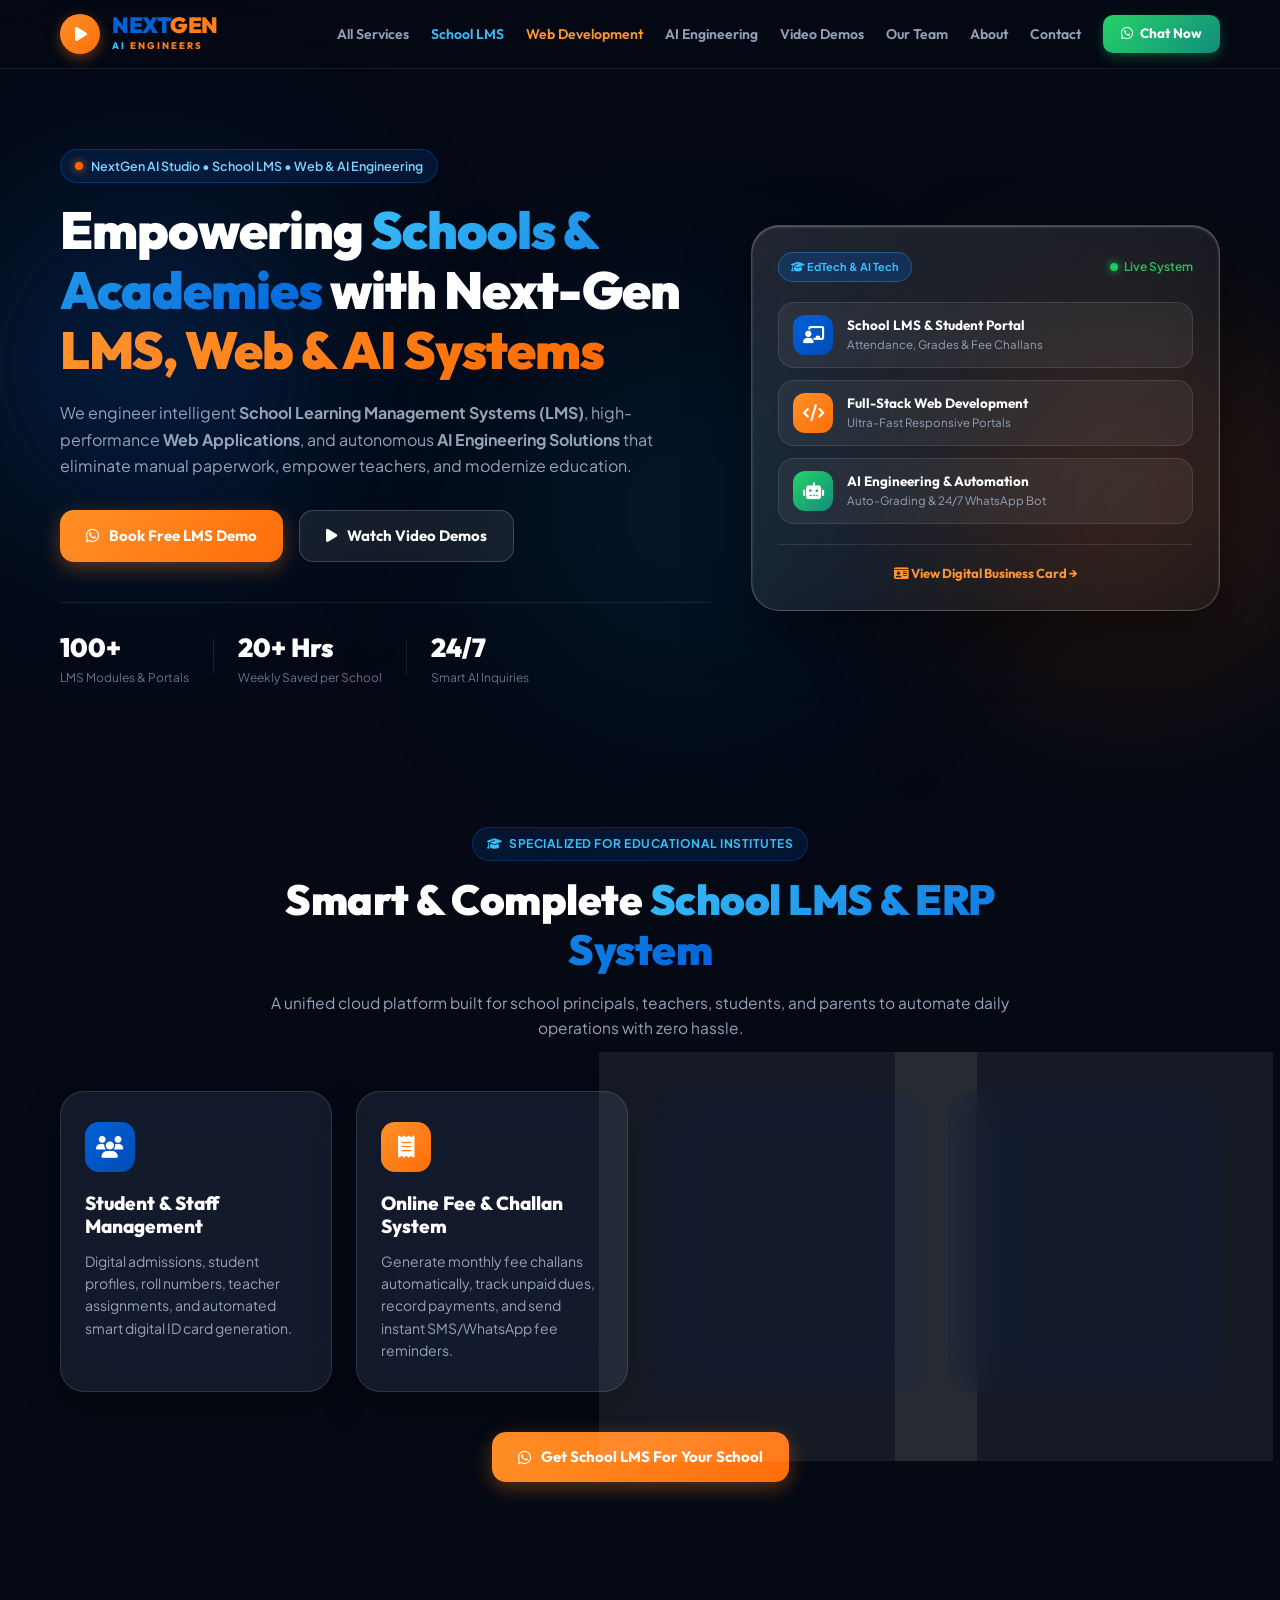
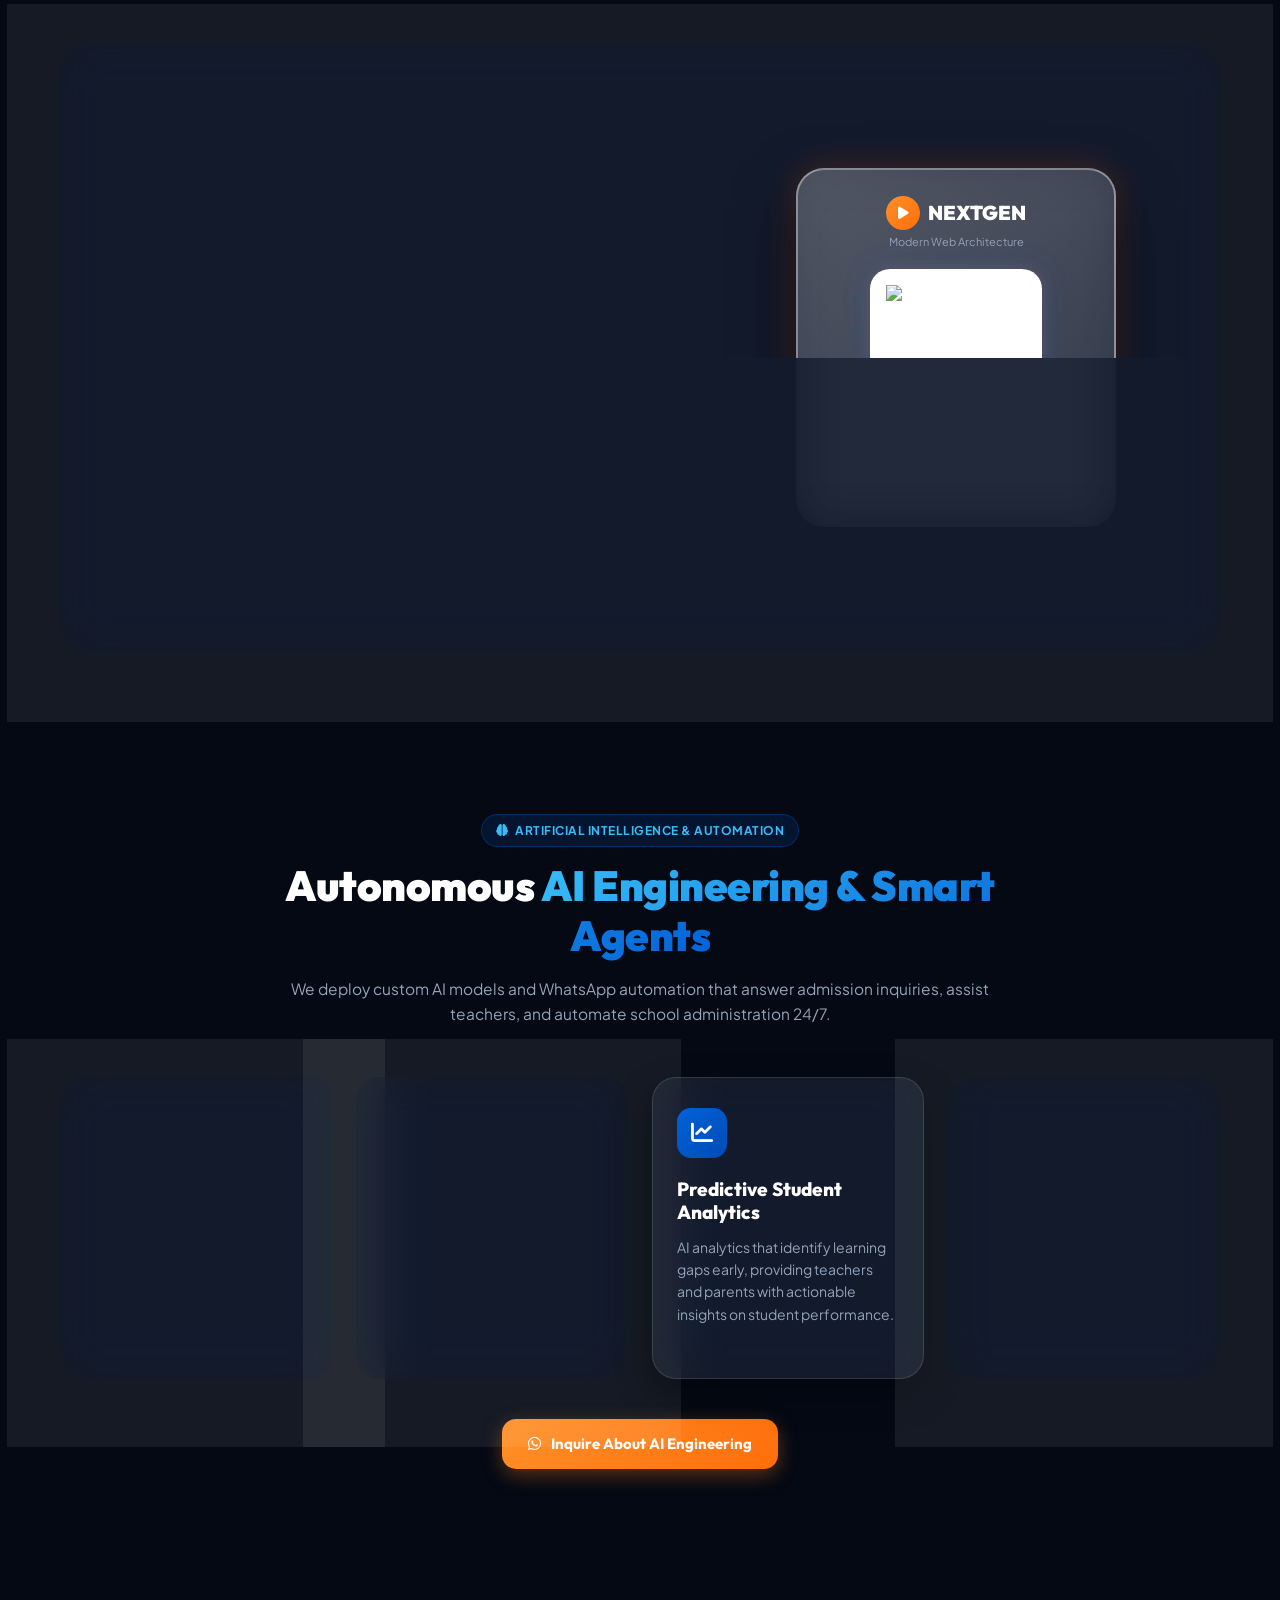
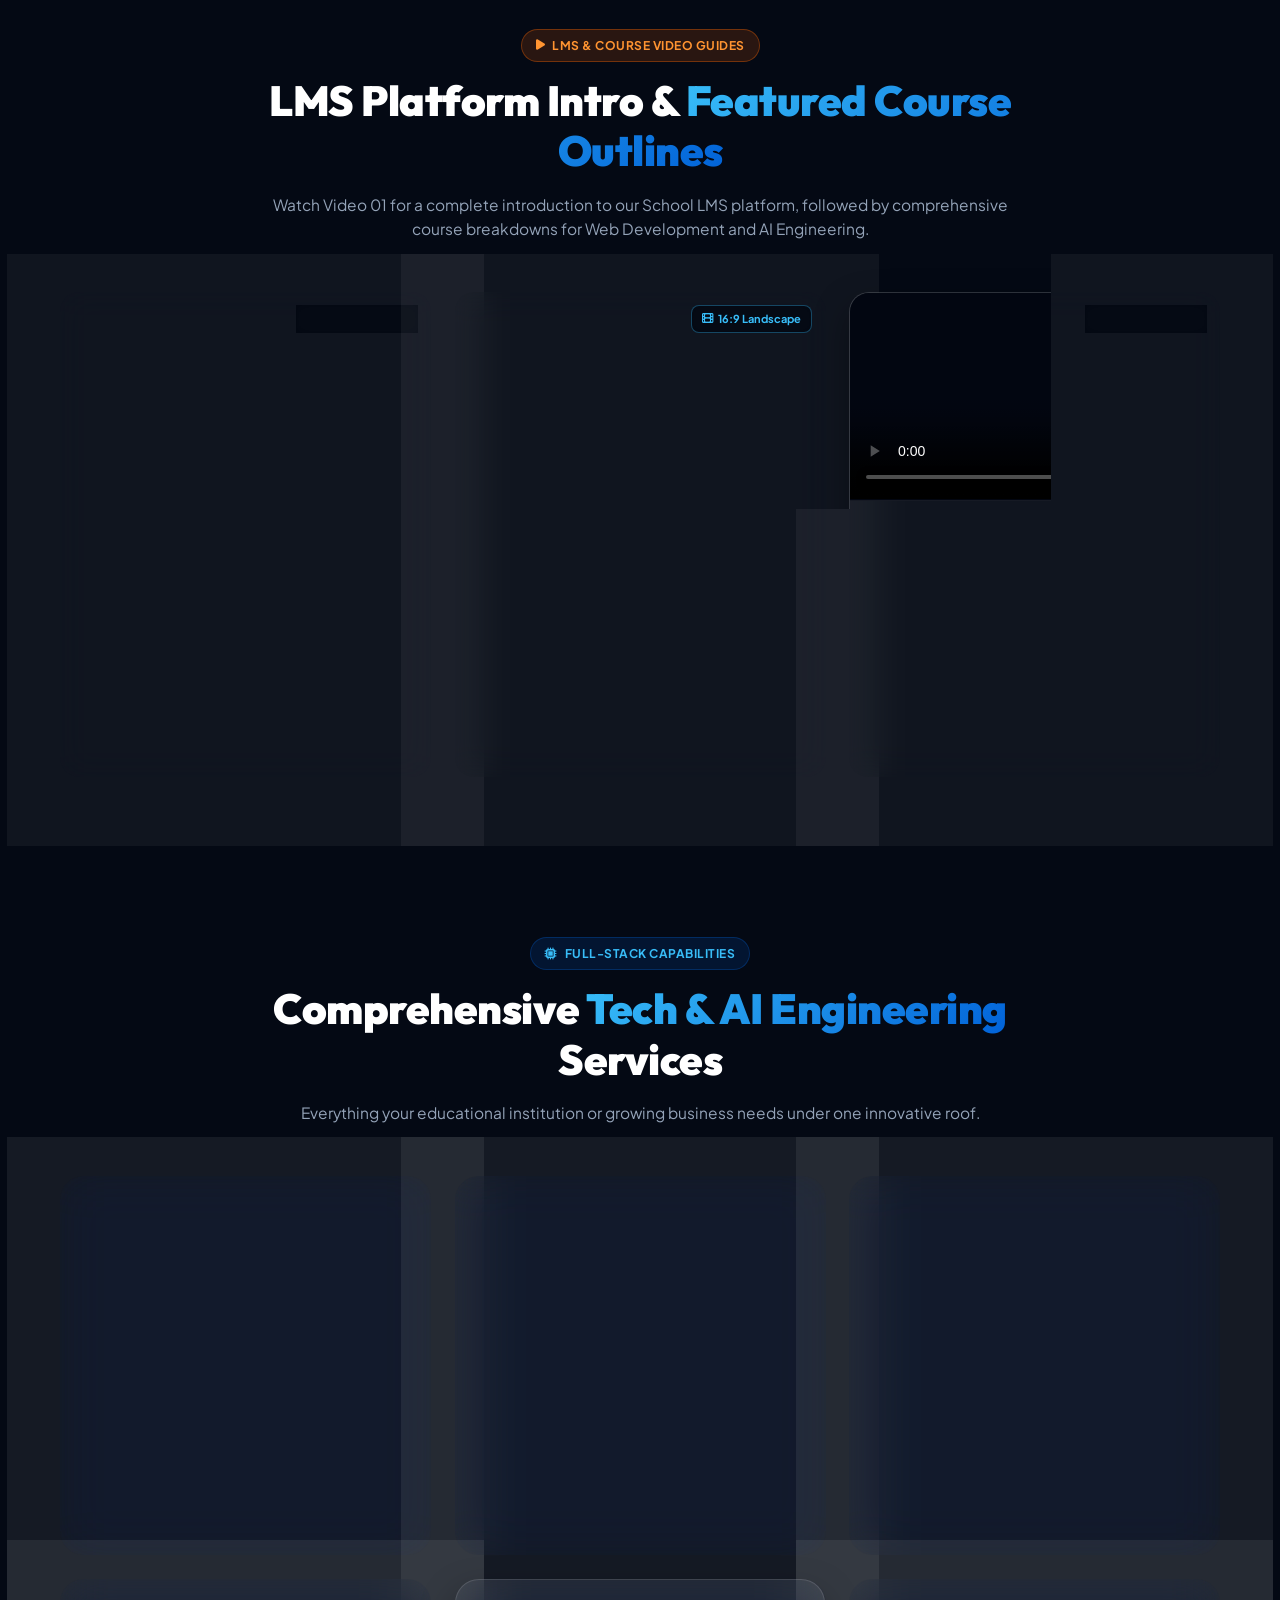
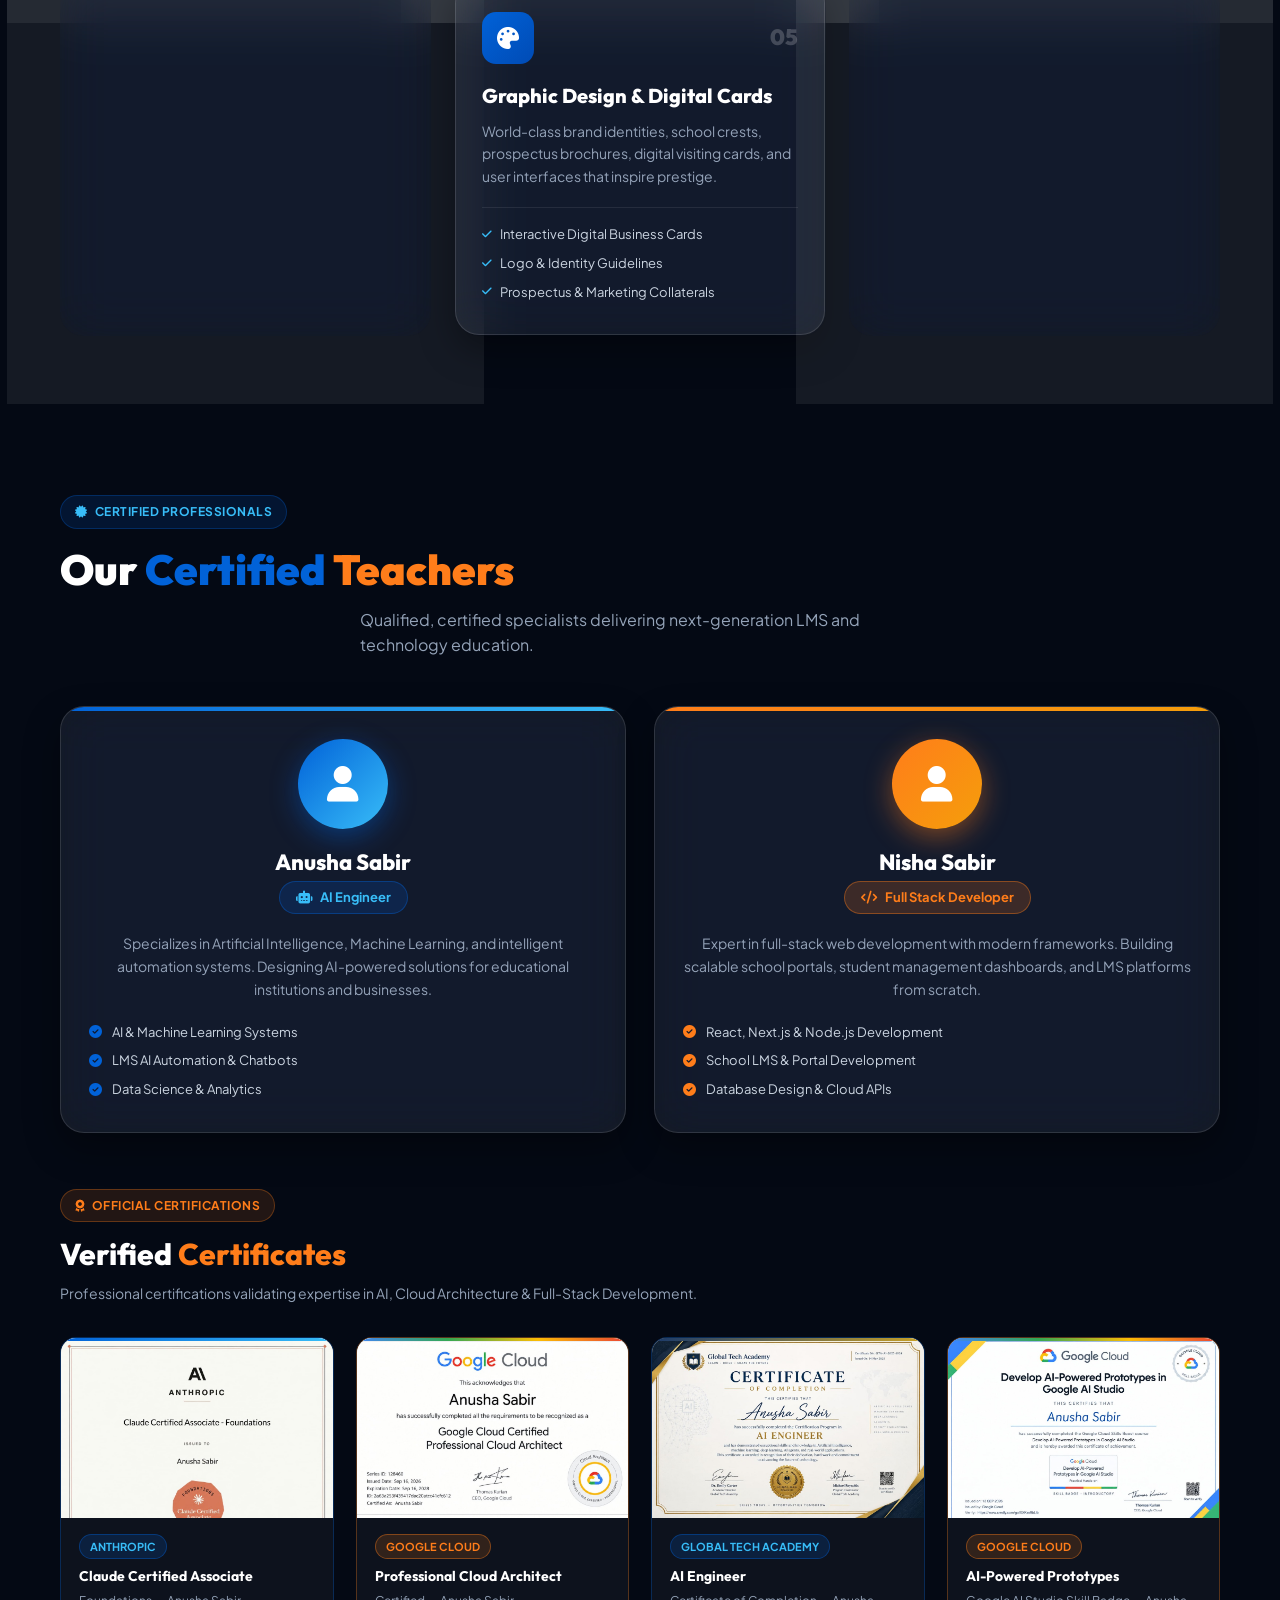
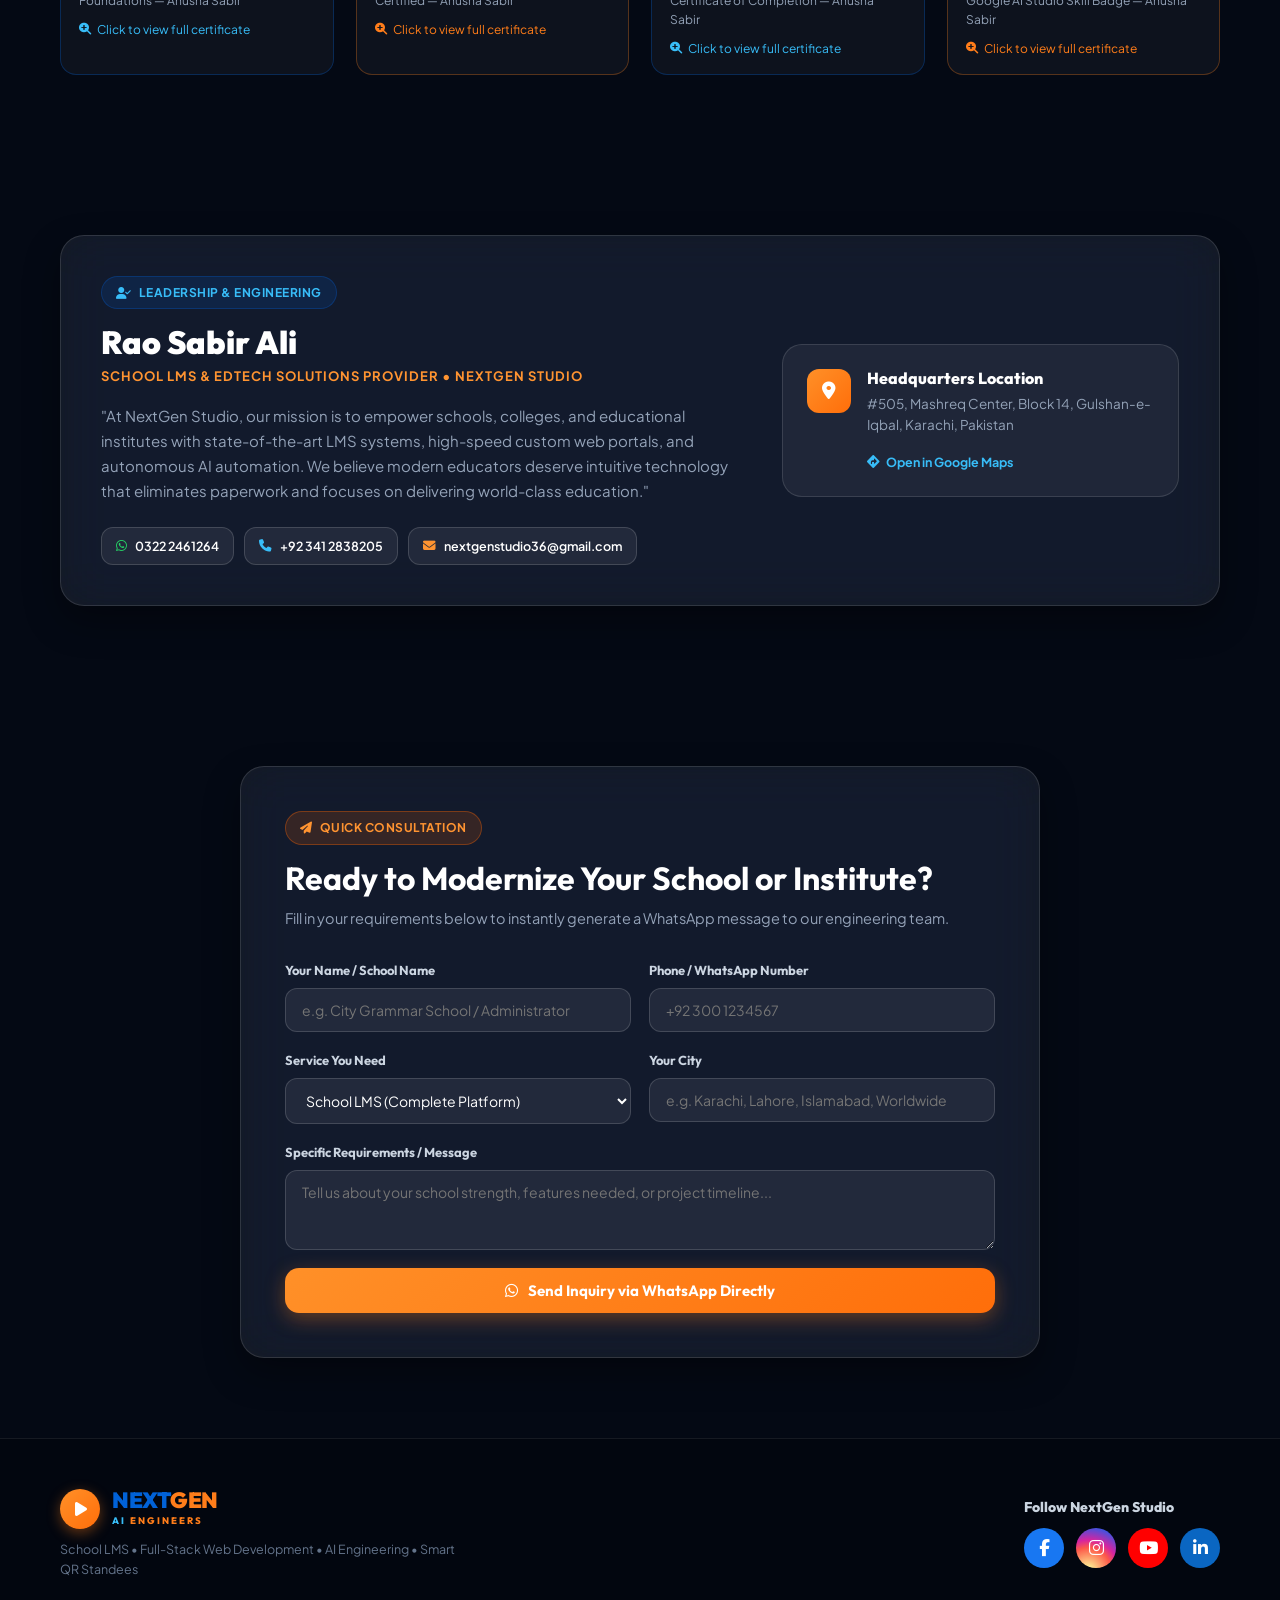
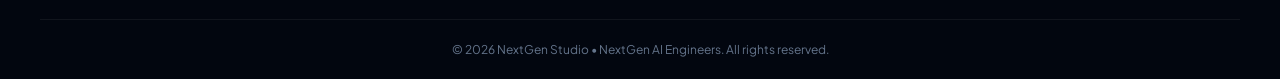
==== commit d32a8809: "Add real certificate images for Anusha Sabir with lightbox viewer (Anthropic, GCP Architect, AI Engi" ====
--- a/nextgen-ai-engineers/index.html
+++ b/nextgen-ai-engineers/index.html
@@ -515,63 +515,120 @@
       <div class="text-center" style="margin-bottom:32px;">
         <div class="section-badge" style="margin:0 auto 14px;background:rgba(255,125,26,0.12);border-color:rgba(255,125,26,0.3);color:#ff7d1a;"><i class="fa-solid fa-award"></i> Official Certifications</div>
         <h3 style="font-family:'Outfit',sans-serif;font-size:clamp(20px,4vw,30px);font-weight:800;color:#fff;margin-bottom:10px;">Verified <span style="color:#ff7d1a;">Certificates</span></h3>
-        <p style="color:#94a3b8;font-size:14px;">Professional certifications validating our expertise in AI, Full-Stack Development &amp; EdTech.</p>
-      </div>
-
-      <!-- 4 Certificate Placeholders -->
-      <div style="display:grid; grid-template-columns:repeat(auto-fit, minmax(240px,1fr)); gap:20px;">
-
-        <!-- Certificate 1 -->
-        <div class="glass-panel cert-card" style="padding:28px 20px; text-align:center; border-radius:18px; border:2px dashed rgba(1,98,216,0.4); position:relative; min-height:200px; display:flex; flex-direction:column; align-items:center; justify-content:center; gap:14px;">
-          <div style="width:56px;height:56px;border-radius:50%;background:rgba(1,98,216,0.15);display:flex;align-items:center;justify-content:center;border:2px solid rgba(1,98,216,0.35);">
-            <i class="fa-solid fa-certificate" style="font-size:22px;color:#38bdf8;"></i>
-          </div>
-          <div>
-            <div style="font-family:'Outfit',sans-serif;font-weight:700;color:#fff;font-size:15px;margin-bottom:4px;">Certificate 1</div>
-            <div style="color:#64748b;font-size:12px;">AI & Machine Learning — Anusha Sabir</div>
-          </div>
-          <div style="font-size:11px;color:#475569;background:rgba(255,255,255,0.04);border-radius:8px;padding:6px 12px;">Certificate image coming soon</div>
-        </div>
-
-        <!-- Certificate 2 -->
-        <div class="glass-panel cert-card" style="padding:28px 20px; text-align:center; border-radius:18px; border:2px dashed rgba(255,125,26,0.4); position:relative; min-height:200px; display:flex; flex-direction:column; align-items:center; justify-content:center; gap:14px;">
-          <div style="width:56px;height:56px;border-radius:50%;background:rgba(255,125,26,0.15);display:flex;align-items:center;justify-content:center;border:2px solid rgba(255,125,26,0.35);">
-            <i class="fa-solid fa-certificate" style="font-size:22px;color:#ff7d1a;"></i>
-          </div>
-          <div>
-            <div style="font-family:'Outfit',sans-serif;font-weight:700;color:#fff;font-size:15px;margin-bottom:4px;">Certificate 2</div>
-            <div style="color:#64748b;font-size:12px;">Full Stack Development — Nisha Sabir</div>
-          </div>
-          <div style="font-size:11px;color:#475569;background:rgba(255,255,255,0.04);border-radius:8px;padding:6px 12px;">Certificate image coming soon</div>
-        </div>
-
-        <!-- Certificate 3 -->
-        <div class="glass-panel cert-card" style="padding:28px 20px; text-align:center; border-radius:18px; border:2px dashed rgba(1,98,216,0.4); position:relative; min-height:200px; display:flex; flex-direction:column; align-items:center; justify-content:center; gap:14px;">
-          <div style="width:56px;height:56px;border-radius:50%;background:rgba(1,98,216,0.15);display:flex;align-items:center;justify-content:center;border:2px solid rgba(1,98,216,0.35);">
-            <i class="fa-solid fa-certificate" style="font-size:22px;color:#38bdf8;"></i>
-          </div>
-          <div>
-            <div style="font-family:'Outfit',sans-serif;font-weight:700;color:#fff;font-size:15px;margin-bottom:4px;">Certificate 3</div>
-            <div style="color:#64748b;font-size:12px;">EdTech &amp; LMS Specialist</div>
-          </div>
-          <div style="font-size:11px;color:#475569;background:rgba(255,255,255,0.04);border-radius:8px;padding:6px 12px;">Certificate image coming soon</div>
-        </div>
-
-        <!-- Certificate 4 -->
-        <div class="glass-panel cert-card" style="padding:28px 20px; text-align:center; border-radius:18px; border:2px dashed rgba(255,125,26,0.4); position:relative; min-height:200px; display:flex; flex-direction:column; align-items:center; justify-content:center; gap:14px;">
-          <div style="width:56px;height:56px;border-radius:50%;background:rgba(255,125,26,0.15);display:flex;align-items:center;justify-content:center;border:2px solid rgba(255,125,26,0.35);">
-            <i class="fa-solid fa-certificate" style="font-size:22px;color:#ff7d1a;"></i>
-          </div>
-          <div>
-            <div style="font-family:'Outfit',sans-serif;font-weight:700;color:#fff;font-size:15px;margin-bottom:4px;">Certificate 4</div>
-            <div style="color:#64748b;font-size:12px;">Cloud &amp; AI Engineering</div>
-          </div>
-          <div style="font-size:11px;color:#475569;background:rgba(255,255,255,0.04);border-radius:8px;padding:6px 12px;">Certificate image coming soon</div>
-        </div>
-
-      </div>
-    </div>
-  </section>
+        <p style="color:#94a3b8;font-size:14px;">Professional certifications validating expertise in AI, Cloud Architecture &amp; Full-Stack Development.</p>
+      </div>
+
+      <!-- 4 Real Certificate Cards -->
+      <div style="display:grid; grid-template-columns:repeat(auto-fit, minmax(260px,1fr)); gap:22px;">
+
+        <!-- Certificate 1: Anthropic Claude -->
+        <div onclick="openCertModal('certificates/cert-anthropic-claude.jpg','Claude Certified Associate – Foundations','Anthropic','Anusha Sabir')" class="cert-card-real" style="cursor:pointer; border-radius:16px; overflow:hidden; border:1.5px solid rgba(1,98,216,0.3); background:rgba(255,255,255,0.04); transition:transform 0.25s,box-shadow 0.25s; position:relative;" onmouseover="this.style.transform='translateY(-5px)';this.style.boxShadow='0 16px 40px rgba(1,98,216,0.3)'" onmouseout="this.style.transform='';this.style.boxShadow=''">
+          <div style="position:absolute;top:0;left:0;right:0;height:3px;background:linear-gradient(90deg,#0162d8,#38bdf8);"></div>
+          <div style="overflow:hidden;height:180px;background:#f0f0f0;">
+            <img src="certificates/cert-anthropic-claude.jpg" alt="Claude Certified Associate – Foundations" style="width:100%;height:100%;object-fit:cover;object-position:top;transition:transform 0.4s;" onmouseover="this.style.transform='scale(1.05)'" onmouseout="this.style.transform=''">
+          </div>
+          <div style="padding:16px 18px;">
+            <div style="display:flex;align-items:center;gap:8px;margin-bottom:6px;">
+              <span style="background:rgba(1,98,216,0.18);border:1px solid rgba(1,98,216,0.4);border-radius:20px;padding:3px 10px;font-size:11px;font-weight:700;color:#38bdf8;">ANTHROPIC</span>
+            </div>
+            <div style="font-family:'Outfit',sans-serif;font-weight:700;color:#fff;font-size:14px;margin-bottom:3px;">Claude Certified Associate</div>
+            <div style="color:#94a3b8;font-size:12px;margin-bottom:10px;">Foundations — Anusha Sabir</div>
+            <div style="display:flex;align-items:center;gap:6px;color:#38bdf8;font-size:12px;">
+              <i class="fa-solid fa-magnifying-glass-plus"></i> Click to view full certificate
+            </div>
+          </div>
+        </div>
+
+        <!-- Certificate 2: Google Cloud Architect -->
+        <div onclick="openCertModal('certificates/cert-gcp-architect.jpg','Google Cloud Certified Professional Cloud Architect','Google Cloud','Anusha Sabir')" class="cert-card-real" style="cursor:pointer; border-radius:16px; overflow:hidden; border:1.5px solid rgba(255,125,26,0.3); background:rgba(255,255,255,0.04); transition:transform 0.25s,box-shadow 0.25s; position:relative;" onmouseover="this.style.transform='translateY(-5px)';this.style.boxShadow='0 16px 40px rgba(255,125,26,0.25)'" onmouseout="this.style.transform='';this.style.boxShadow=''">
+          <div style="position:absolute;top:0;left:0;right:0;height:3px;background:linear-gradient(90deg,#4285F4,#34A853,#FBBC04,#EA4335);"></div>
+          <div style="overflow:hidden;height:180px;background:#fff;">
+            <img src="certificates/cert-gcp-architect.jpg" alt="Google Cloud Professional Cloud Architect" style="width:100%;height:100%;object-fit:cover;object-position:top;transition:transform 0.4s;" onmouseover="this.style.transform='scale(1.05)'" onmouseout="this.style.transform=''">
+          </div>
+          <div style="padding:16px 18px;">
+            <div style="display:flex;align-items:center;gap:8px;margin-bottom:6px;">
+              <span style="background:rgba(255,125,26,0.15);border:1px solid rgba(255,125,26,0.4);border-radius:20px;padding:3px 10px;font-size:11px;font-weight:700;color:#ff7d1a;">GOOGLE CLOUD</span>
+            </div>
+            <div style="font-family:'Outfit',sans-serif;font-weight:700;color:#fff;font-size:14px;margin-bottom:3px;">Professional Cloud Architect</div>
+            <div style="color:#94a3b8;font-size:12px;margin-bottom:10px;">Certified — Anusha Sabir</div>
+            <div style="display:flex;align-items:center;gap:6px;color:#ff7d1a;font-size:12px;">
+              <i class="fa-solid fa-magnifying-glass-plus"></i> Click to view full certificate
+            </div>
+          </div>
+        </div>
+
+        <!-- Certificate 3: Global Tech Academy AI Engineer -->
+        <div onclick="openCertModal('certificates/cert-ai-engineer.jpg','AI Engineer – Certificate of Completion','Global Tech Academy','Anusha Sabir')" class="cert-card-real" style="cursor:pointer; border-radius:16px; overflow:hidden; border:1.5px solid rgba(1,98,216,0.3); background:rgba(255,255,255,0.04); transition:transform 0.25s,box-shadow 0.25s; position:relative;" onmouseover="this.style.transform='translateY(-5px)';this.style.boxShadow='0 16px 40px rgba(1,98,216,0.3)'" onmouseout="this.style.transform='';this.style.boxShadow=''">
+          <div style="position:absolute;top:0;left:0;right:0;height:3px;background:linear-gradient(90deg,#1a3a6b,#c9a227);"></div>
+          <div style="overflow:hidden;height:180px;background:#f5f0e8;">
+            <img src="certificates/cert-ai-engineer.jpg" alt="AI Engineer Certificate – Global Tech Academy" style="width:100%;height:100%;object-fit:cover;object-position:top;transition:transform 0.4s;" onmouseover="this.style.transform='scale(1.05)'" onmouseout="this.style.transform=''">
+          </div>
+          <div style="padding:16px 18px;">
+            <div style="display:flex;align-items:center;gap:8px;margin-bottom:6px;">
+              <span style="background:rgba(1,98,216,0.18);border:1px solid rgba(1,98,216,0.4);border-radius:20px;padding:3px 10px;font-size:11px;font-weight:700;color:#38bdf8;">GLOBAL TECH ACADEMY</span>
+            </div>
+            <div style="font-family:'Outfit',sans-serif;font-weight:700;color:#fff;font-size:14px;margin-bottom:3px;">AI Engineer</div>
+            <div style="color:#94a3b8;font-size:12px;margin-bottom:10px;">Certificate of Completion — Anusha Sabir</div>
+            <div style="display:flex;align-items:center;gap:6px;color:#38bdf8;font-size:12px;">
+              <i class="fa-solid fa-magnifying-glass-plus"></i> Click to view full certificate
+            </div>
+          </div>
+        </div>
+
+        <!-- Certificate 4: Google Cloud AI Studio -->
+        <div onclick="openCertModal('certificates/cert-gcp-ai-studio.jpg','Develop AI-Powered Prototypes in Google AI Studio','Google Cloud Skill Badge','Anusha Sabir')" class="cert-card-real" style="cursor:pointer; border-radius:16px; overflow:hidden; border:1.5px solid rgba(255,125,26,0.3); background:rgba(255,255,255,0.04); transition:transform 0.25s,box-shadow 0.25s; position:relative;" onmouseover="this.style.transform='translateY(-5px)';this.style.boxShadow='0 16px 40px rgba(255,125,26,0.25)'" onmouseout="this.style.transform='';this.style.boxShadow=''">
+          <div style="position:absolute;top:0;left:0;right:0;height:3px;background:linear-gradient(90deg,#4285F4,#34A853,#FBBC04,#EA4335);"></div>
+          <div style="overflow:hidden;height:180px;background:#e8f0fe;">
+            <img src="certificates/cert-gcp-ai-studio.jpg" alt="Google Cloud AI Studio Skill Badge" style="width:100%;height:100%;object-fit:cover;object-position:top;transition:transform 0.4s;" onmouseover="this.style.transform='scale(1.05)'" onmouseout="this.style.transform=''">
+          </div>
+          <div style="padding:16px 18px;">
+            <div style="display:flex;align-items:center;gap:8px;margin-bottom:6px;">
+              <span style="background:rgba(255,125,26,0.15);border:1px solid rgba(255,125,26,0.4);border-radius:20px;padding:3px 10px;font-size:11px;font-weight:700;color:#ff7d1a;">GOOGLE CLOUD</span>
+            </div>
+            <div style="font-family:'Outfit',sans-serif;font-weight:700;color:#fff;font-size:14px;margin-bottom:3px;">AI-Powered Prototypes</div>
+            <div style="color:#94a3b8;font-size:12px;margin-bottom:10px;">Google AI Studio Skill Badge — Anusha Sabir</div>
+            <div style="display:flex;align-items:center;gap:6px;color:#ff7d1a;font-size:12px;">
+              <i class="fa-solid fa-magnifying-glass-plus"></i> Click to view full certificate
+            </div>
+          </div>
+        </div>
+
+      </div>
+
+      <!-- Certificate Lightbox Modal -->
+      <div id="certModal" onclick="closeCertModal()" style="display:none;position:fixed;top:0;left:0;width:100%;height:100%;background:rgba(0,0,0,0.88);z-index:9999;align-items:center;justify-content:center;padding:20px;backdrop-filter:blur(8px);">
+        <div onclick="event.stopPropagation()" style="position:relative;max-width:900px;width:100%;border-radius:20px;overflow:hidden;box-shadow:0 30px 80px rgba(0,0,0,0.7);">
+          <div style="position:absolute;top:0;left:0;right:0;background:linear-gradient(180deg,rgba(0,0,0,0.7),transparent);padding:16px 20px;display:flex;justify-content:space-between;align-items:flex-start;z-index:2;">
+            <div>
+              <div id="certModalTitle" style="font-family:'Outfit',sans-serif;font-weight:800;color:#fff;font-size:17px;margin-bottom:3px;"></div>
+              <div id="certModalSub" style="color:#94a3b8;font-size:12px;"></div>
+            </div>
+            <button onclick="closeCertModal()" style="background:rgba(255,255,255,0.15);border:none;color:#fff;width:36px;height:36px;border-radius:50%;cursor:pointer;font-size:16px;display:flex;align-items:center;justify-content:center;flex-shrink:0;">✕</button>
+          </div>
+          <img id="certModalImg" src="" alt="Certificate" style="width:100%;display:block;">
+        </div>
+        <p style="color:#64748b;font-size:12px;margin-top:14px;text-align:center;">Tap anywhere outside to close</p>
+      </div>
+
+    </div>
+  </section>
+
+  <script>
+    function openCertModal(imgSrc, title, issuer, name) {
+      document.getElementById('certModalImg').src = imgSrc;
+      document.getElementById('certModalTitle').textContent = title;
+      document.getElementById('certModalSub').textContent = issuer + ' · ' + name;
+      var modal = document.getElementById('certModal');
+      modal.style.display = 'flex';
+      document.body.style.overflow = 'hidden';
+    }
+    function closeCertModal() {
+      document.getElementById('certModal').style.display = 'none';
+      document.getElementById('certModalImg').src = '';
+      document.body.style.overflow = '';
+    }
+    document.addEventListener('keydown', function(e) { if (e.key === 'Escape') closeCertModal(); });
+  </script>
 
   <!-- ═══════════ FOUNDER PROFILE & ABOUT ═══════════ -->
   <section class="section-feature" id="about">
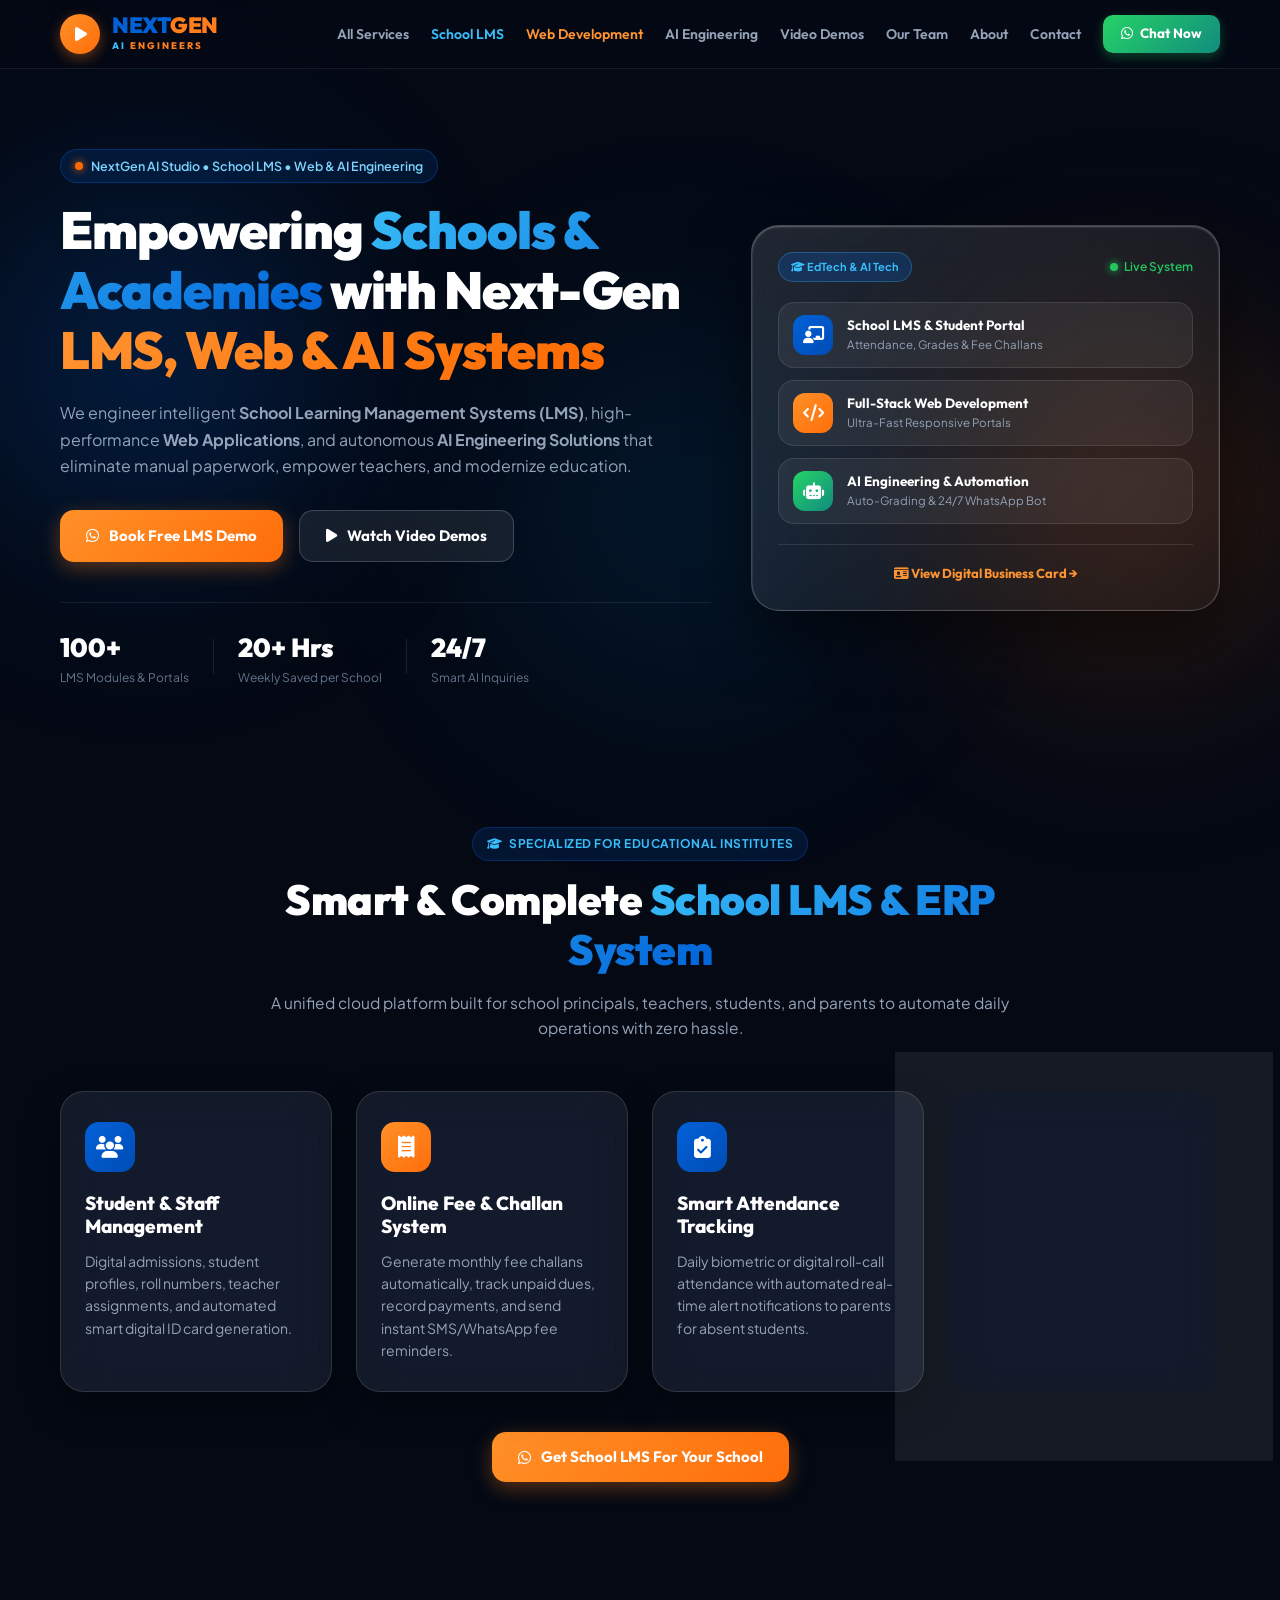
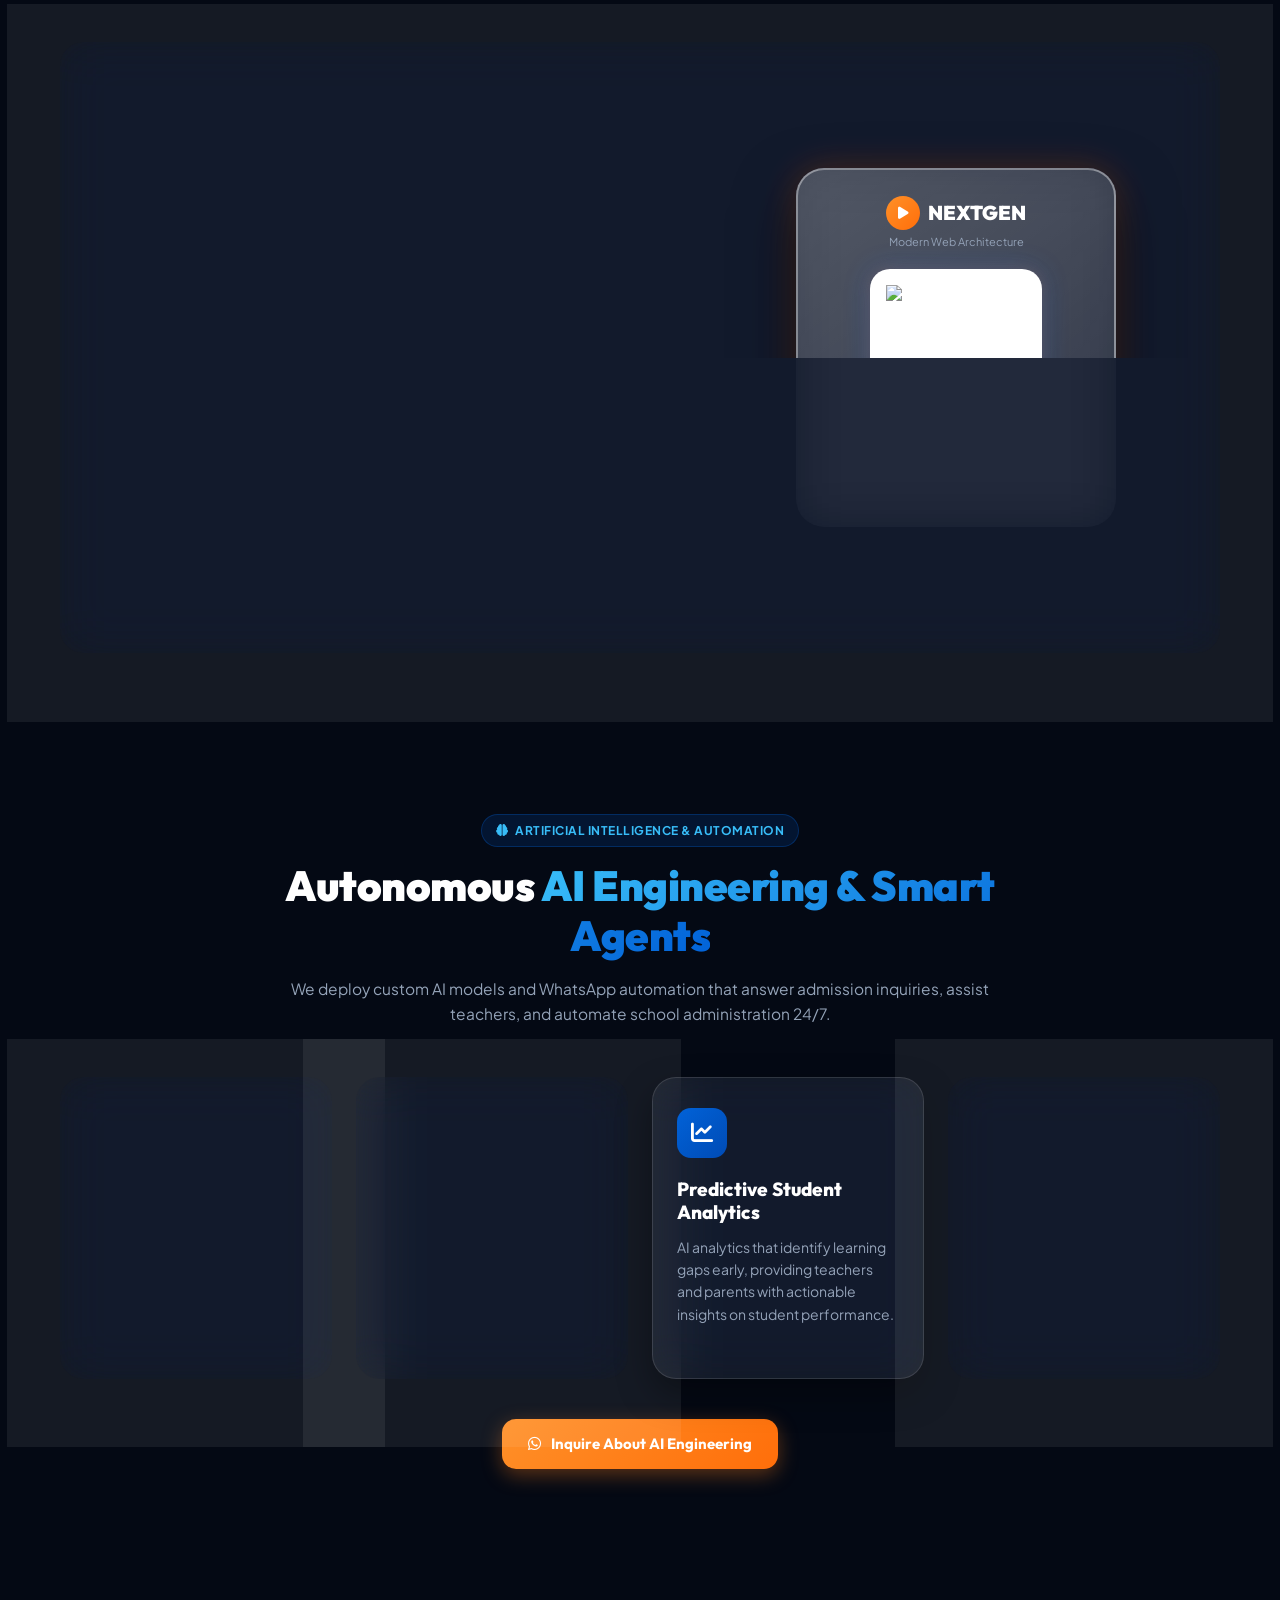
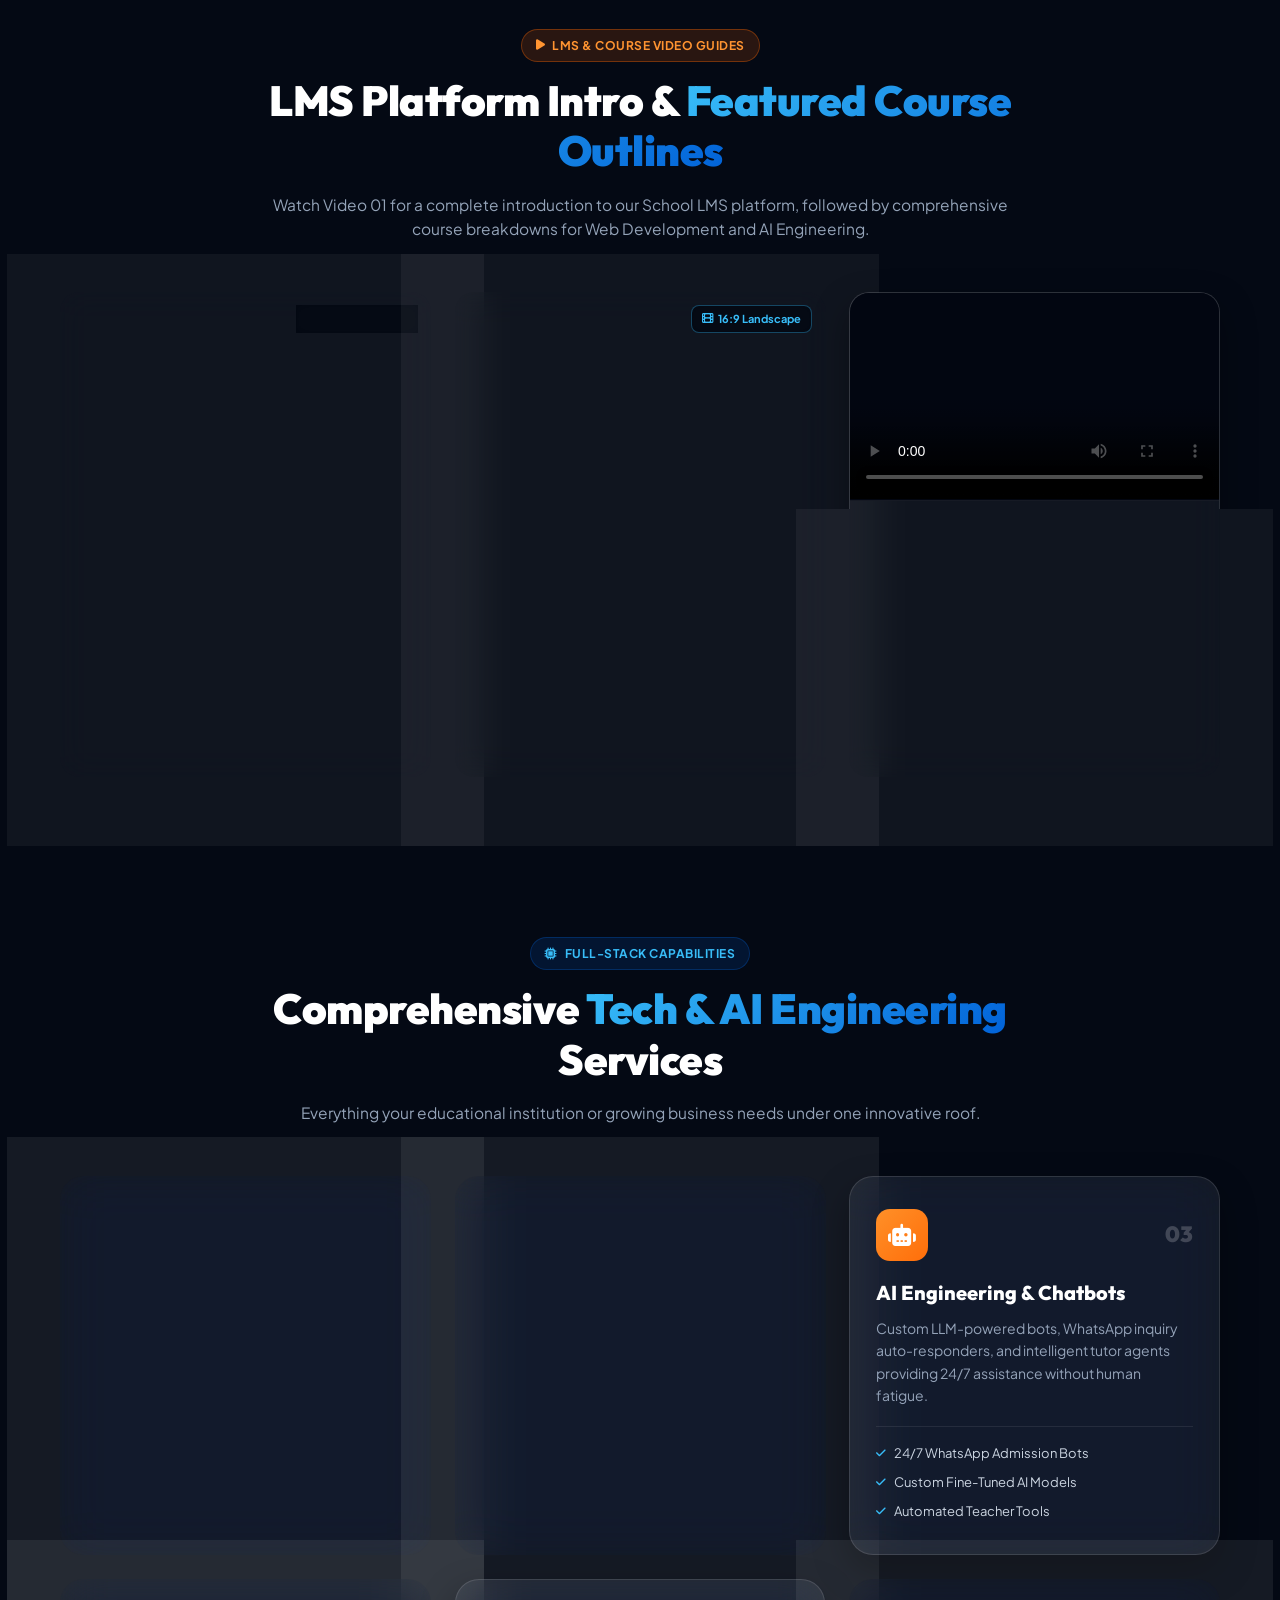
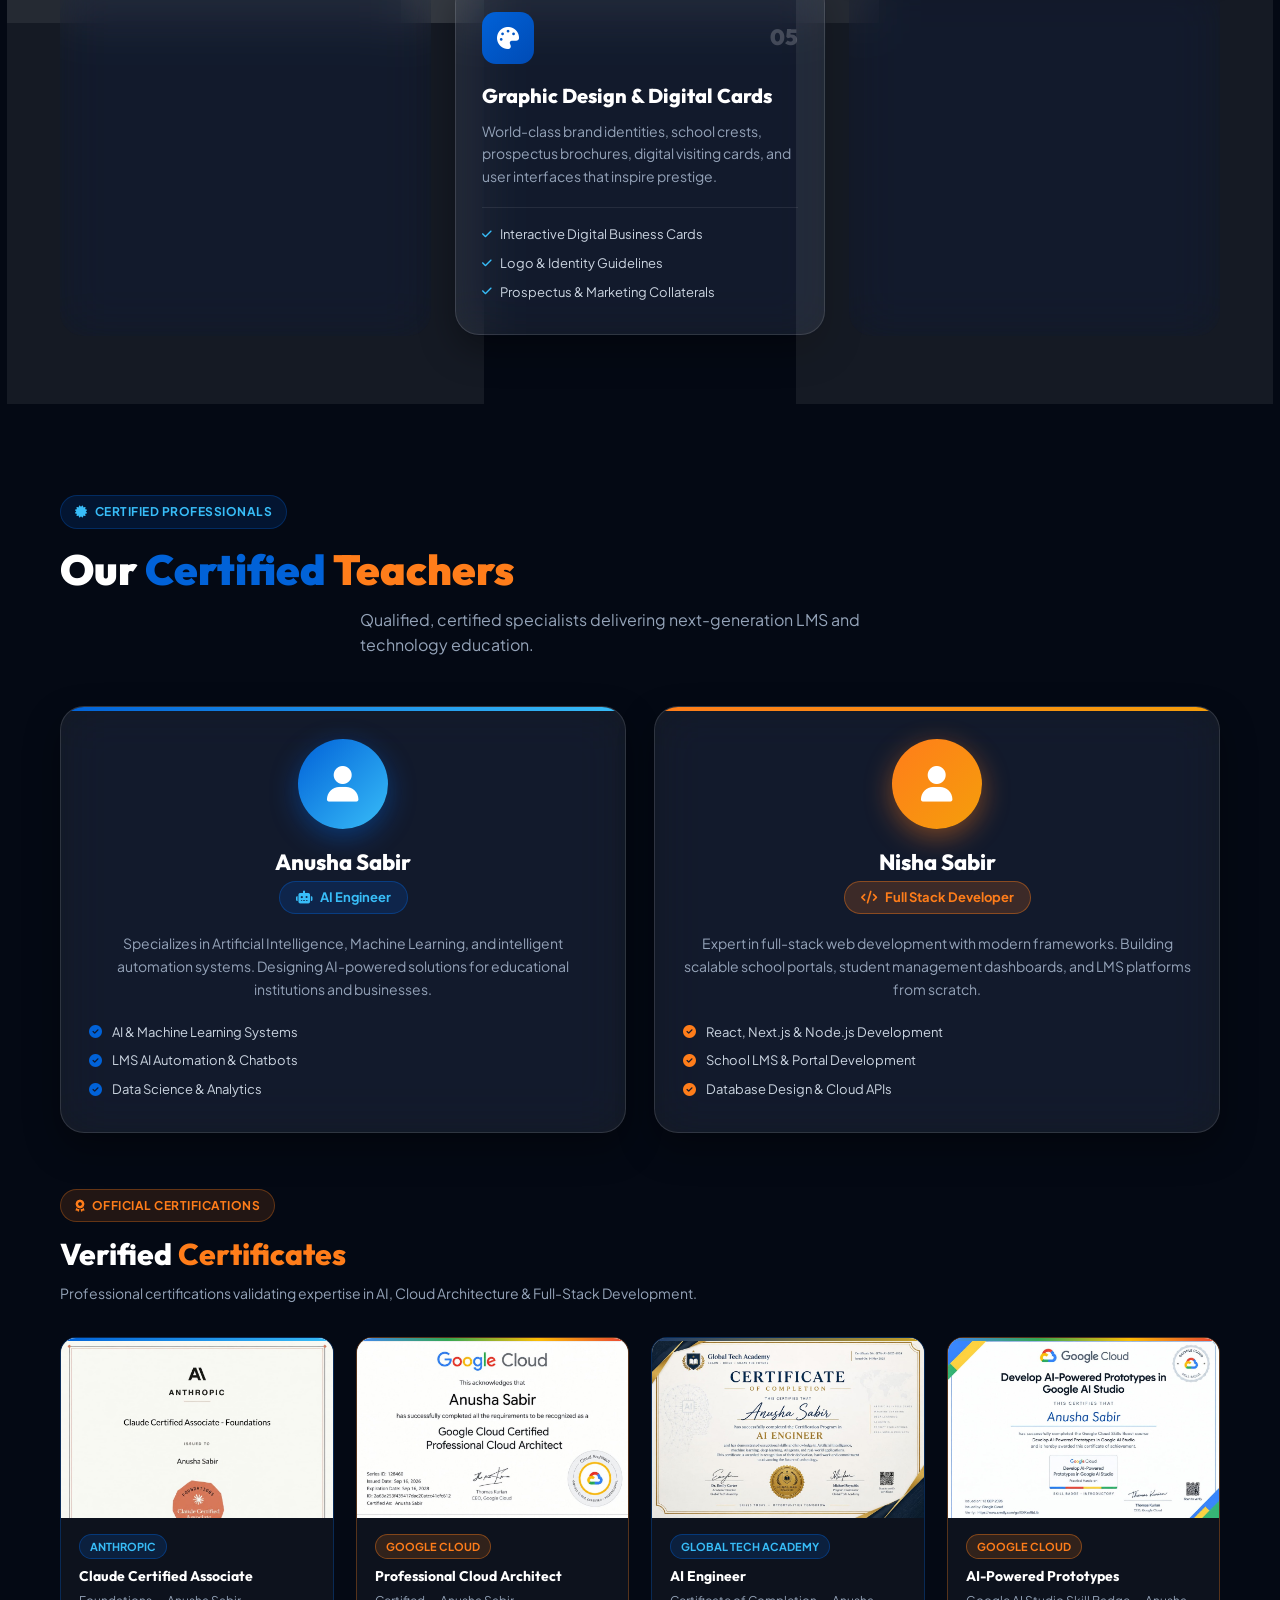
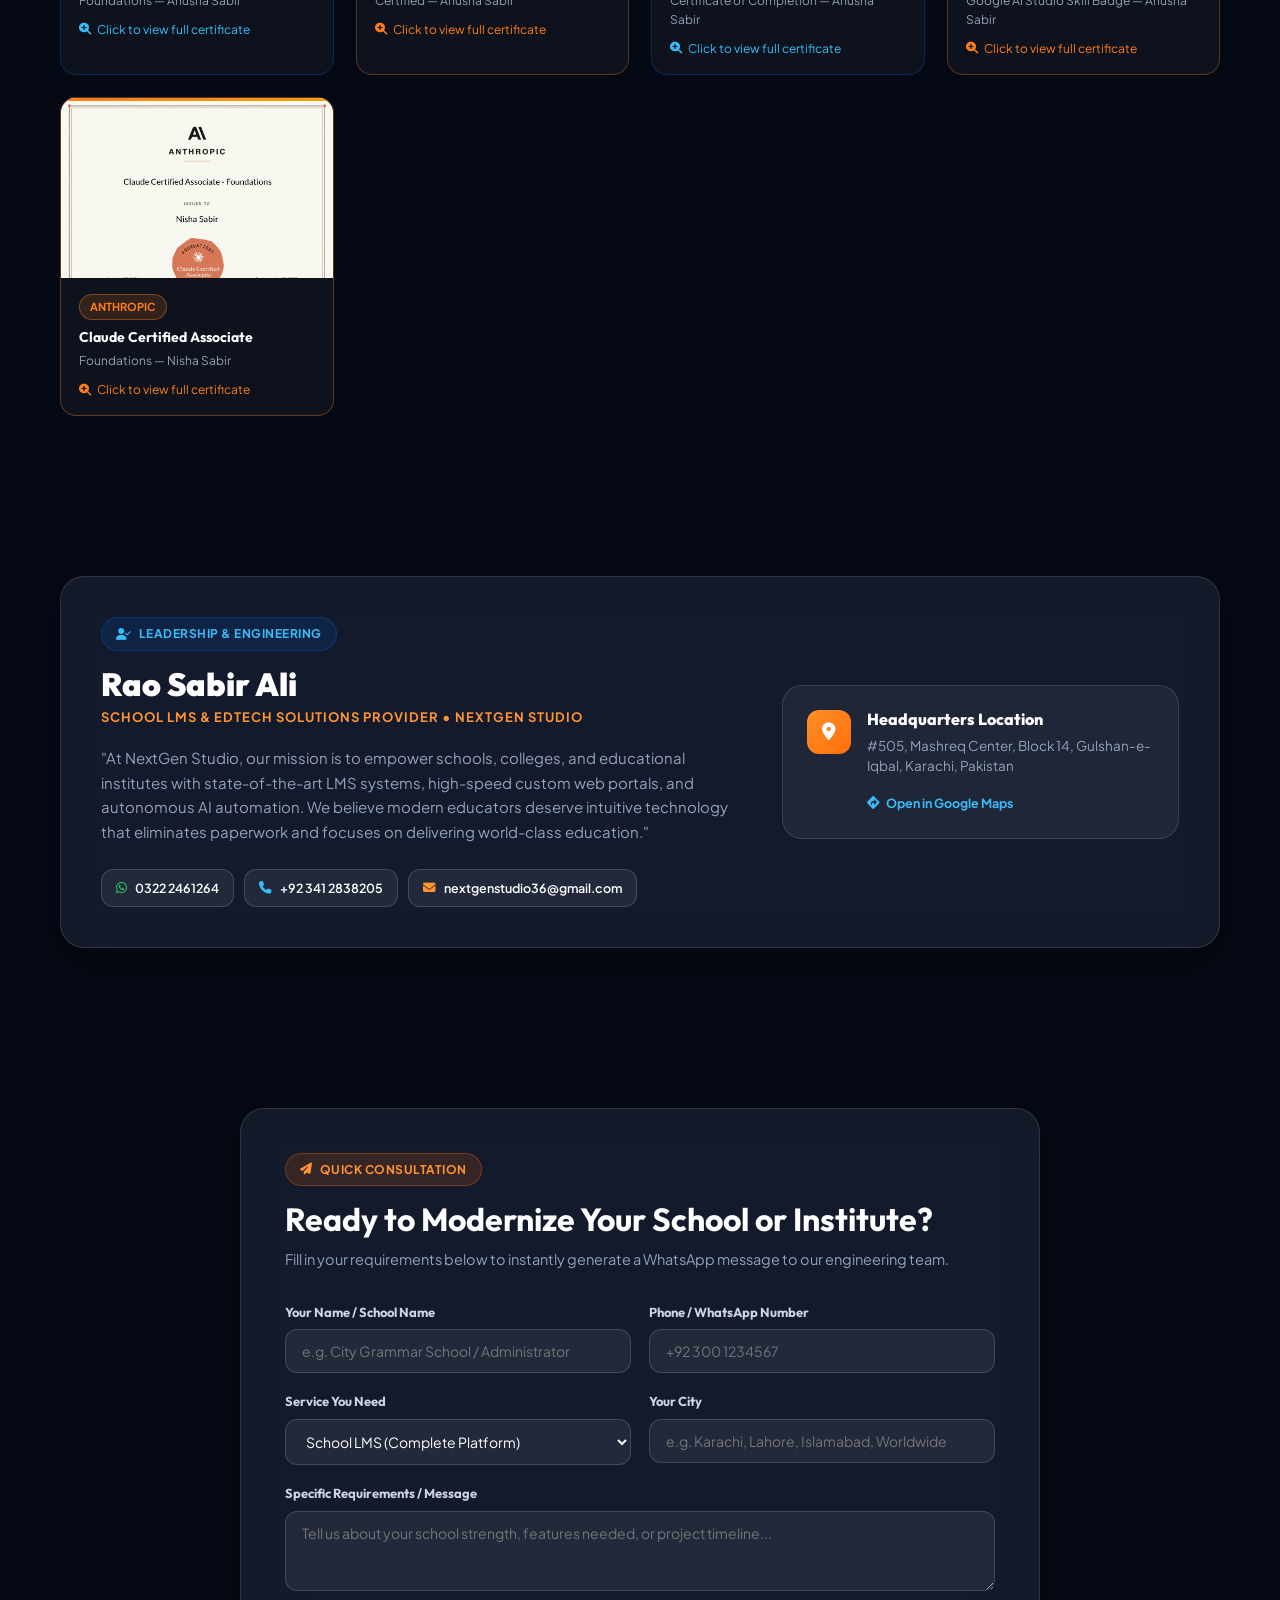
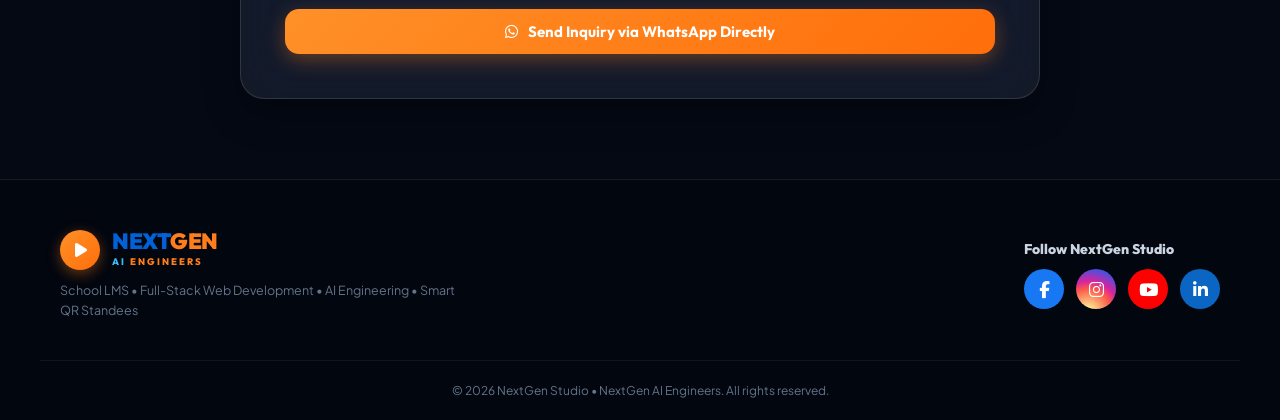
==== commit e9a194ce: "Add Nisha Sabir certificate, fix card download overflow & theme colors (name/designation block layou" ====
--- a/nextgen-ai-engineers/index.html
+++ b/nextgen-ai-engineers/index.html
@@ -587,6 +587,24 @@
             </div>
             <div style="font-family:'Outfit',sans-serif;font-weight:700;color:#fff;font-size:14px;margin-bottom:3px;">AI-Powered Prototypes</div>
             <div style="color:#94a3b8;font-size:12px;margin-bottom:10px;">Google AI Studio Skill Badge — Anusha Sabir</div>
+            <div style="display:flex;align-items:center;gap:6px;color:#ff7d1a;font-size:12px;">
+              <i class="fa-solid fa-magnifying-glass-plus"></i> Click to view full certificate
+            </div>
+          </div>
+        </div>
+
+        <!-- Certificate 5: Nisha Sabir – Anthropic Claude -->
+        <div onclick="openCertModal('certificates/cert-nisha-anthropic-claude.jpg','Claude Certified Associate – Foundations','Anthropic','Nisha Sabir')" class="cert-card-real" style="cursor:pointer; border-radius:16px; overflow:hidden; border:1.5px solid rgba(255,125,26,0.35); background:rgba(255,255,255,0.04); transition:transform 0.25s,box-shadow 0.25s; position:relative;" onmouseover="this.style.transform='translateY(-5px)';this.style.boxShadow='0 16px 40px rgba(255,125,26,0.3)'" onmouseout="this.style.transform='';this.style.boxShadow=''">
+          <div style="position:absolute;top:0;left:0;right:0;height:3px;background:linear-gradient(90deg,#ff7d1a,#f59e0b);"></div>
+          <div style="overflow:hidden;height:180px;background:#f5f0ee;">
+            <img src="certificates/cert-nisha-anthropic-claude.jpg" alt="Claude Certified Associate – Foundations (Nisha Sabir)" style="width:100%;height:100%;object-fit:cover;object-position:top;transition:transform 0.4s;" onmouseover="this.style.transform='scale(1.05)'" onmouseout="this.style.transform=''">
+          </div>
+          <div style="padding:16px 18px;">
+            <div style="display:flex;align-items:center;gap:8px;margin-bottom:6px;">
+              <span style="background:rgba(255,125,26,0.15);border:1px solid rgba(255,125,26,0.4);border-radius:20px;padding:3px 10px;font-size:11px;font-weight:700;color:#ff7d1a;">ANTHROPIC</span>
+            </div>
+            <div style="font-family:'Outfit',sans-serif;font-weight:700;color:#fff;font-size:14px;margin-bottom:3px;">Claude Certified Associate</div>
+            <div style="color:#94a3b8;font-size:12px;margin-bottom:10px;">Foundations — Nisha Sabir</div>
             <div style="display:flex;align-items:center;gap:6px;color:#ff7d1a;font-size:12px;">
               <i class="fa-solid fa-magnifying-glass-plus"></i> Click to view full certificate
             </div>
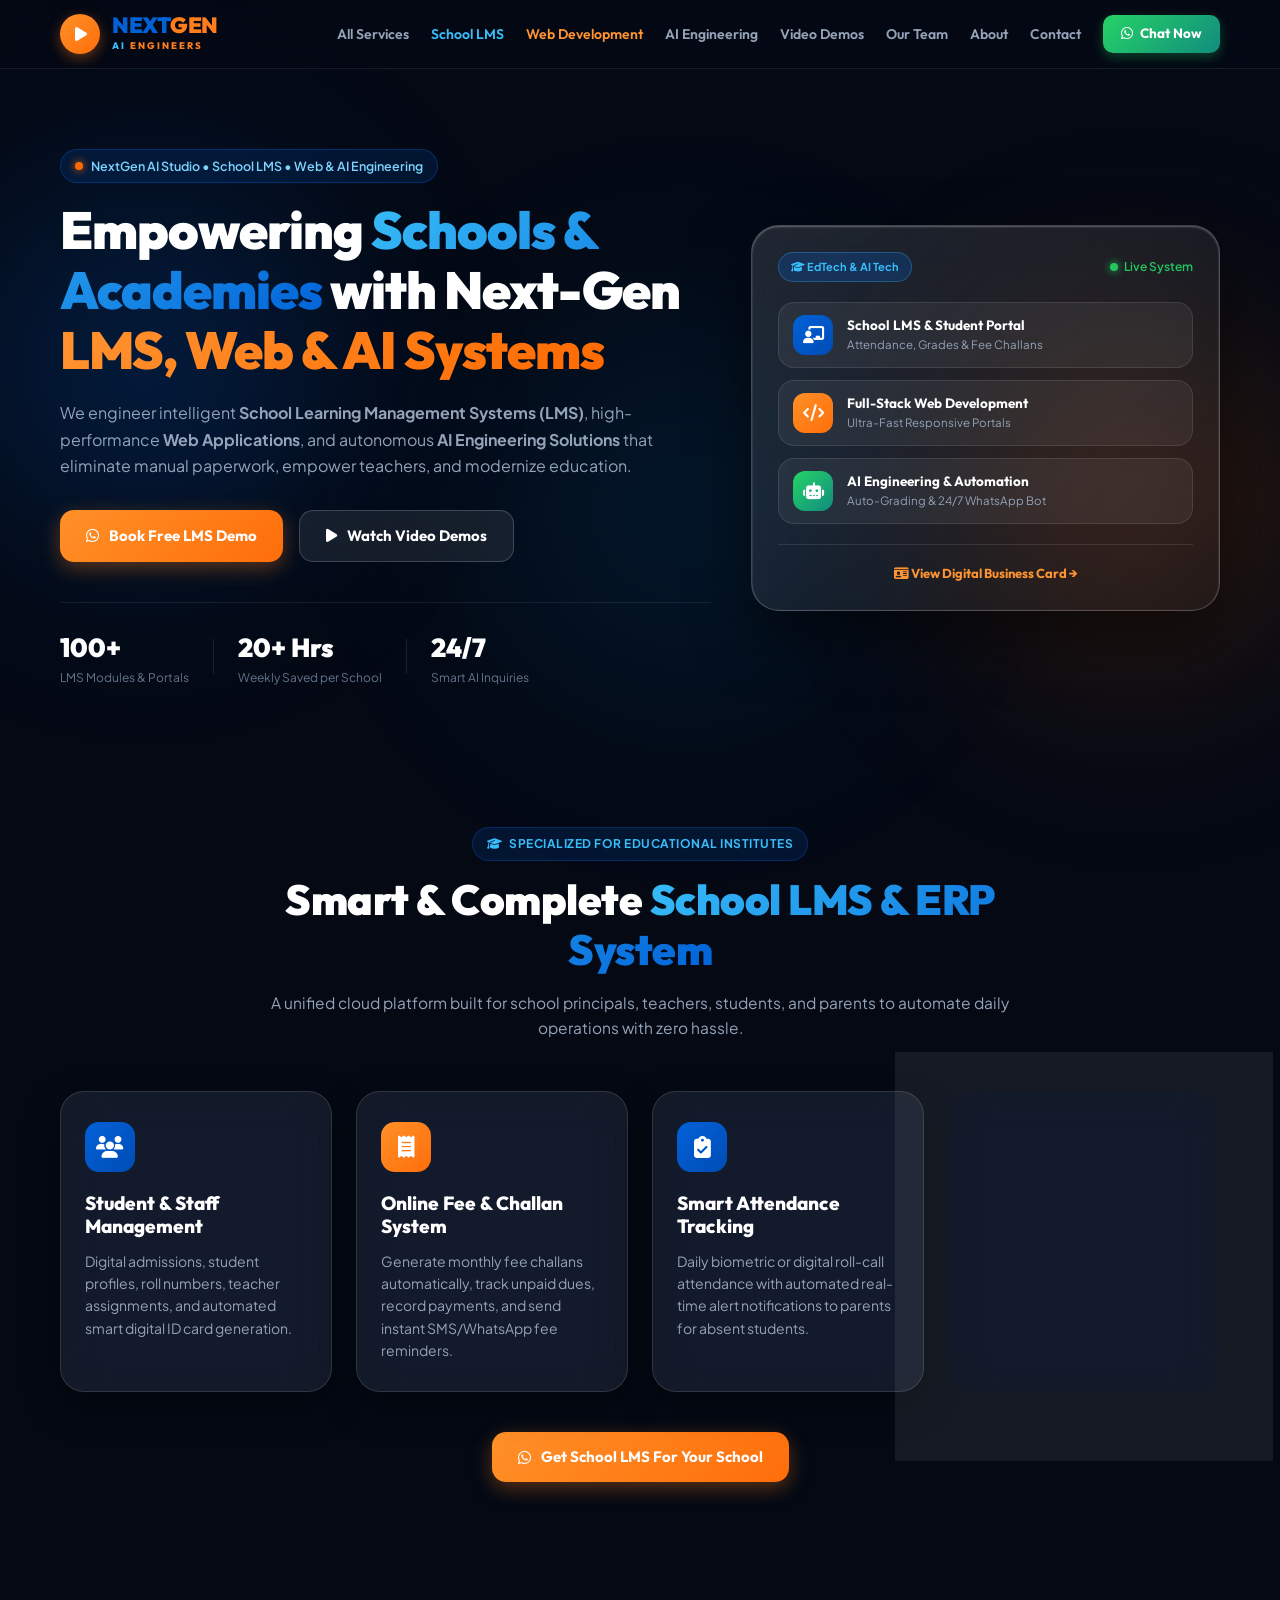
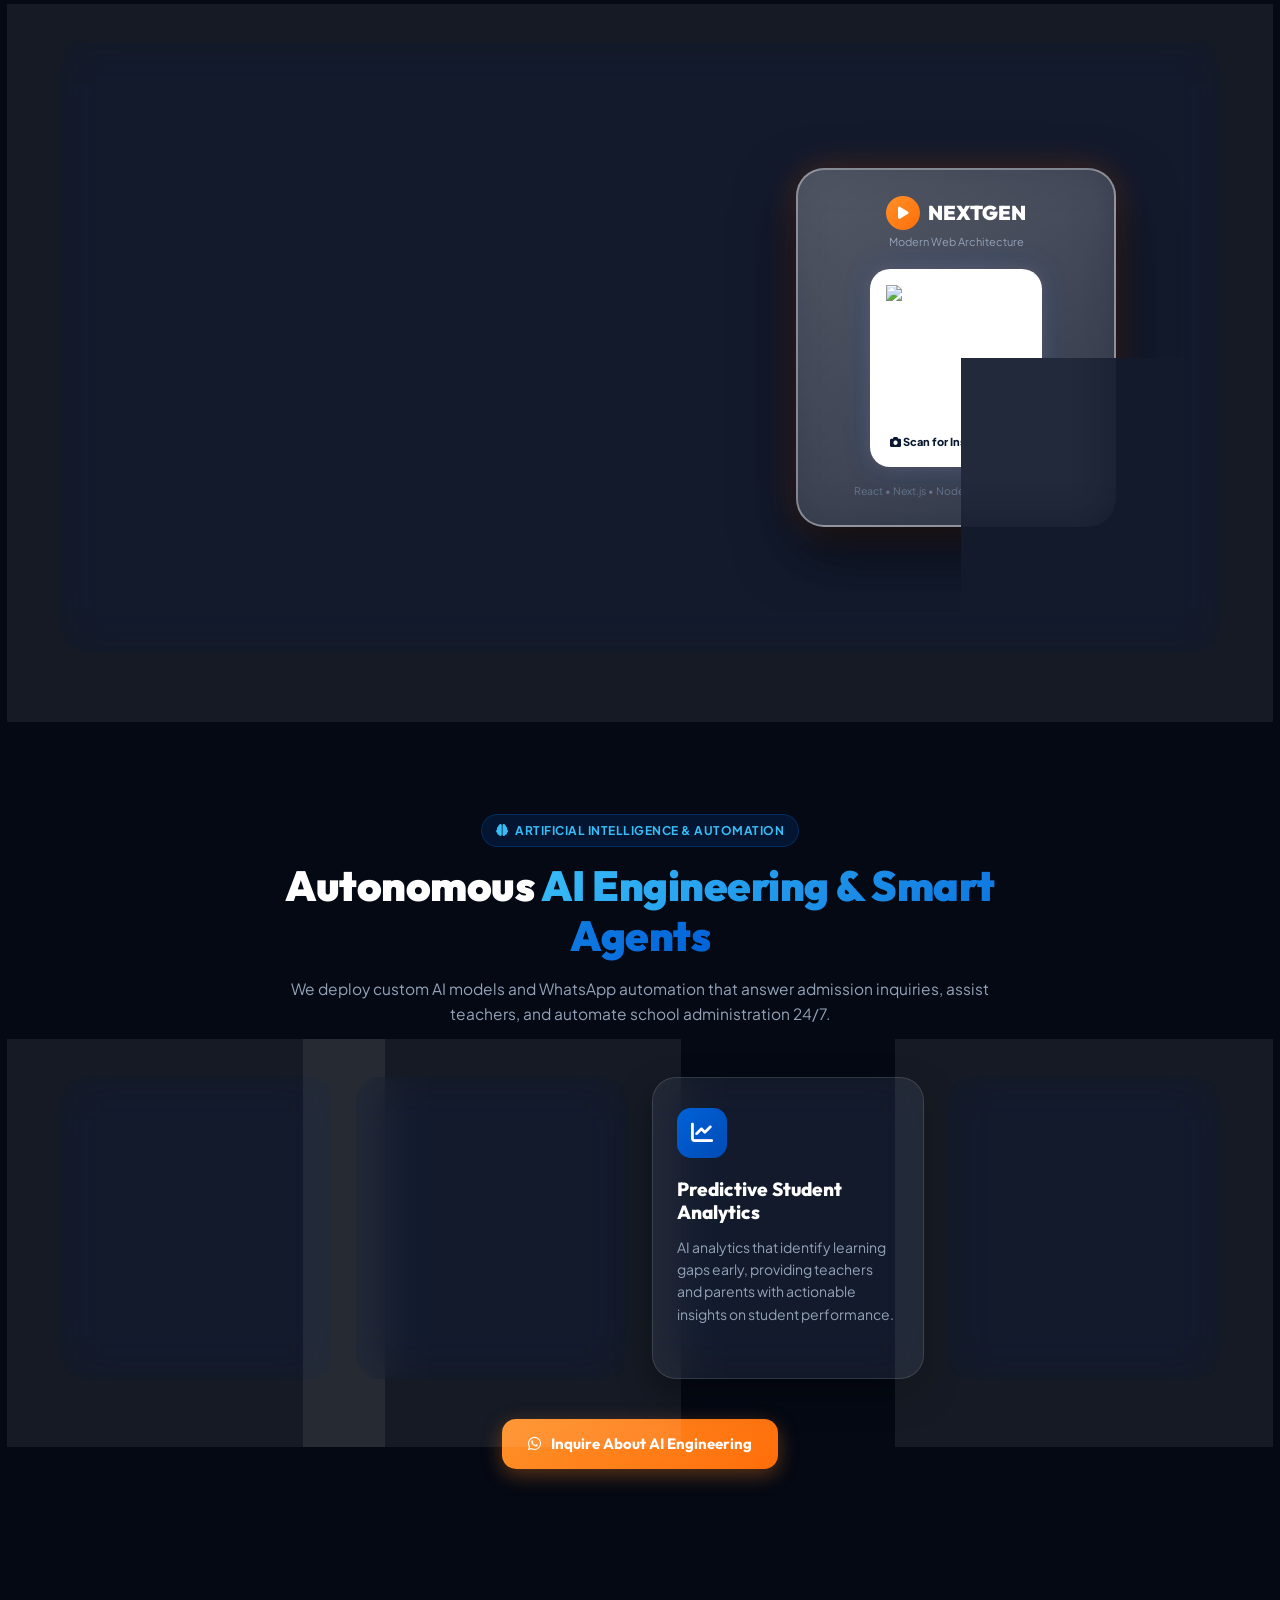
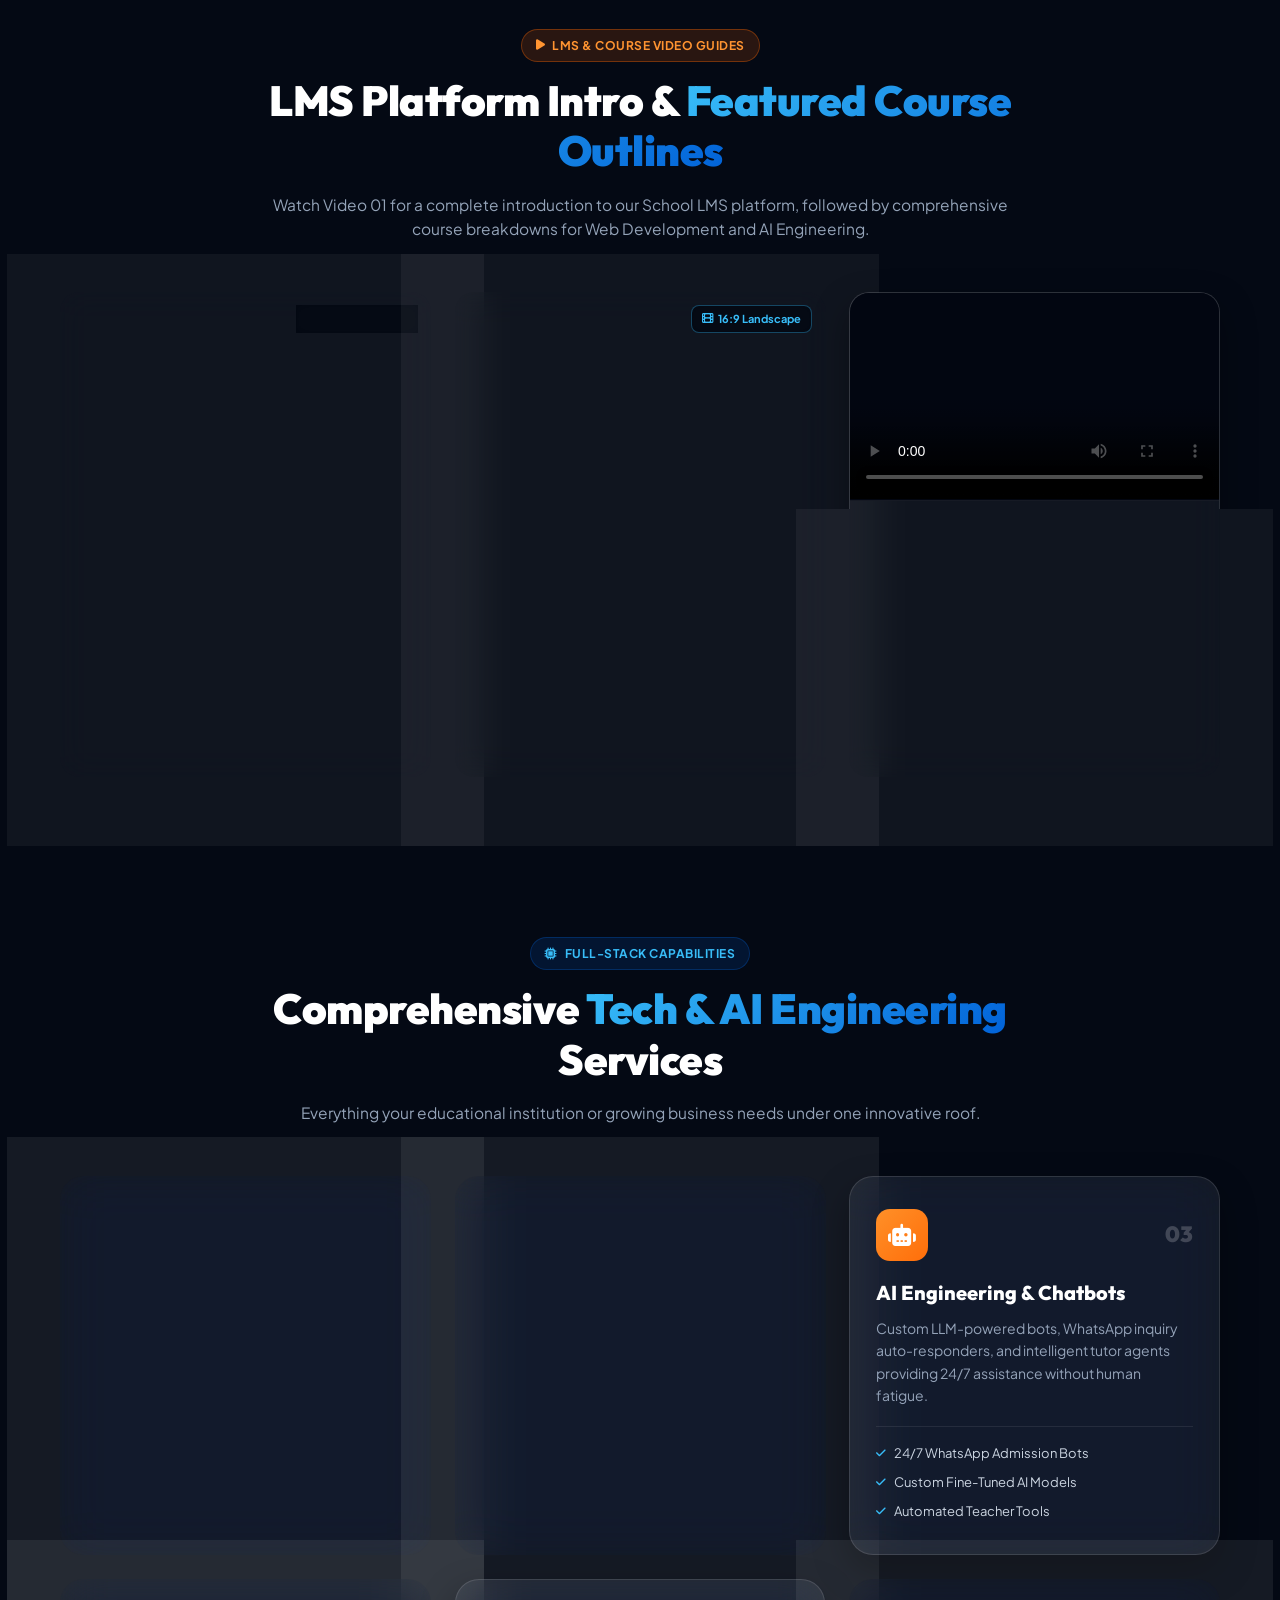
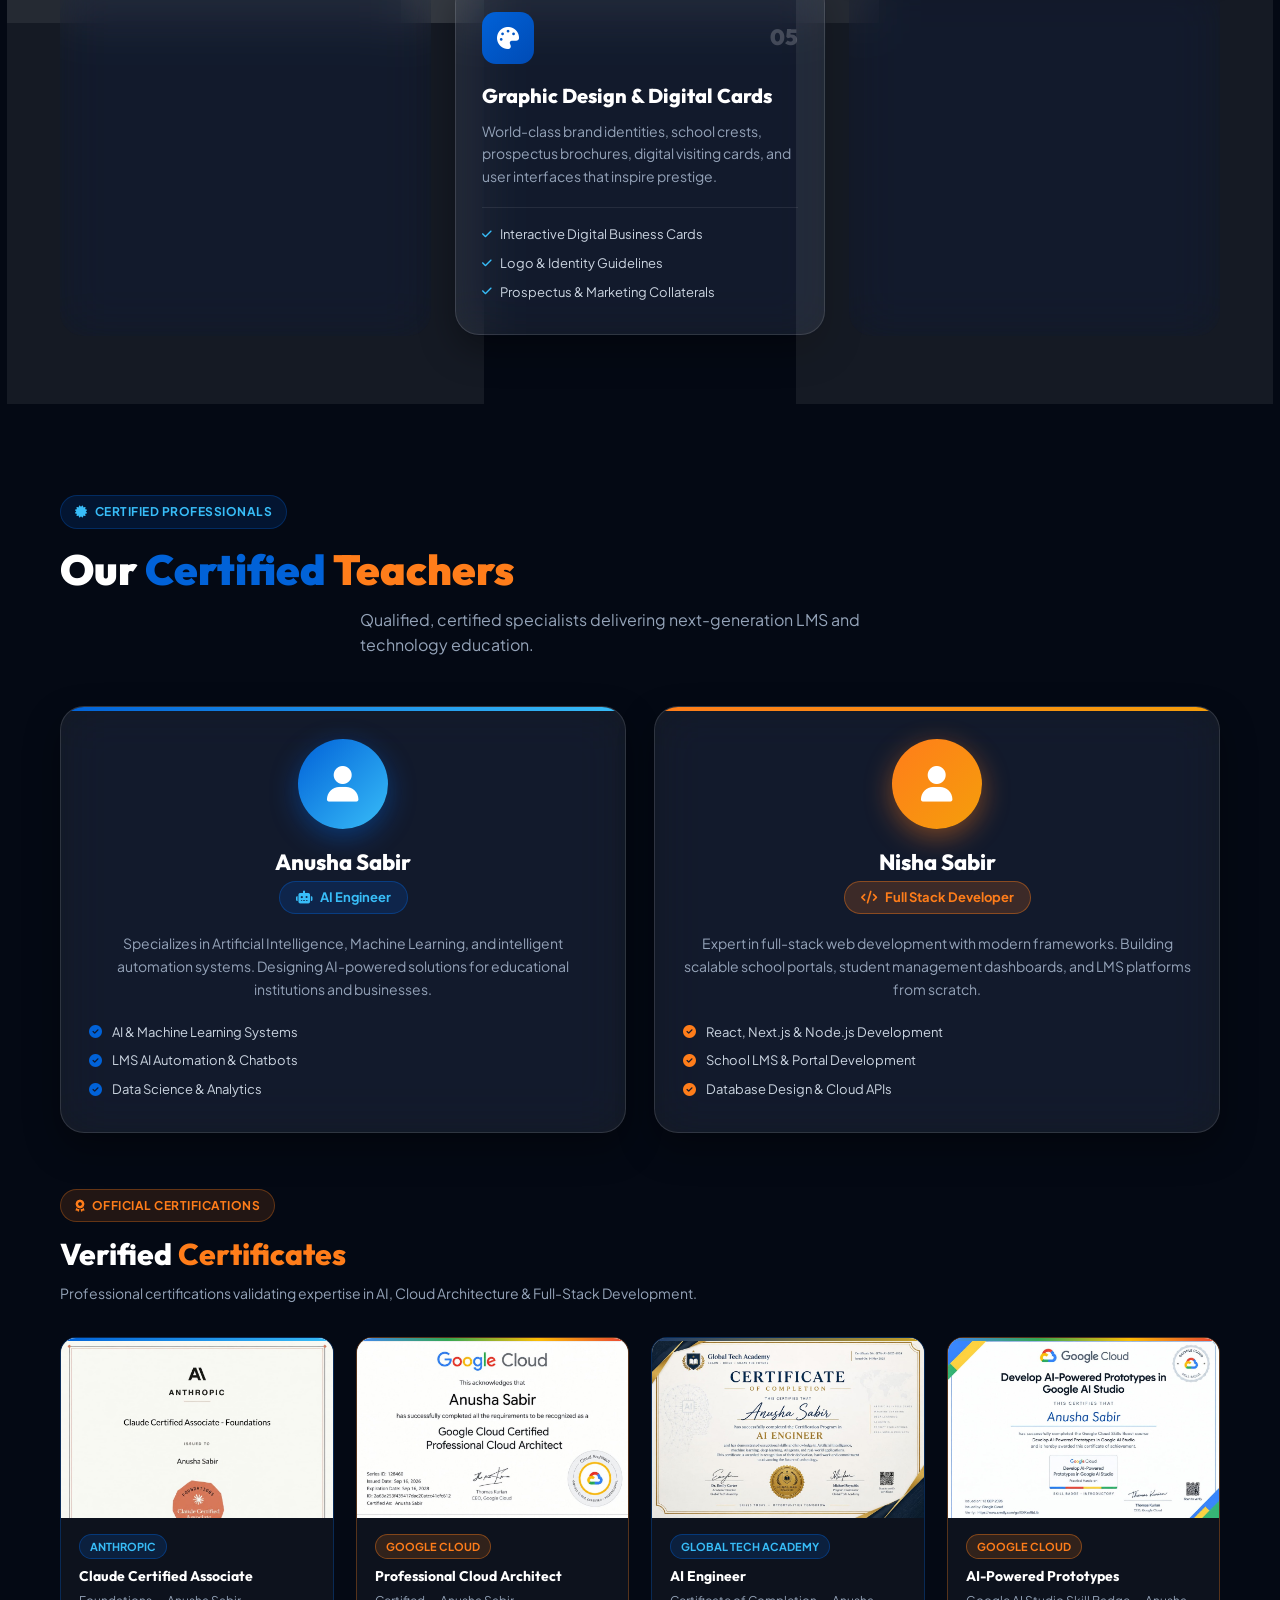
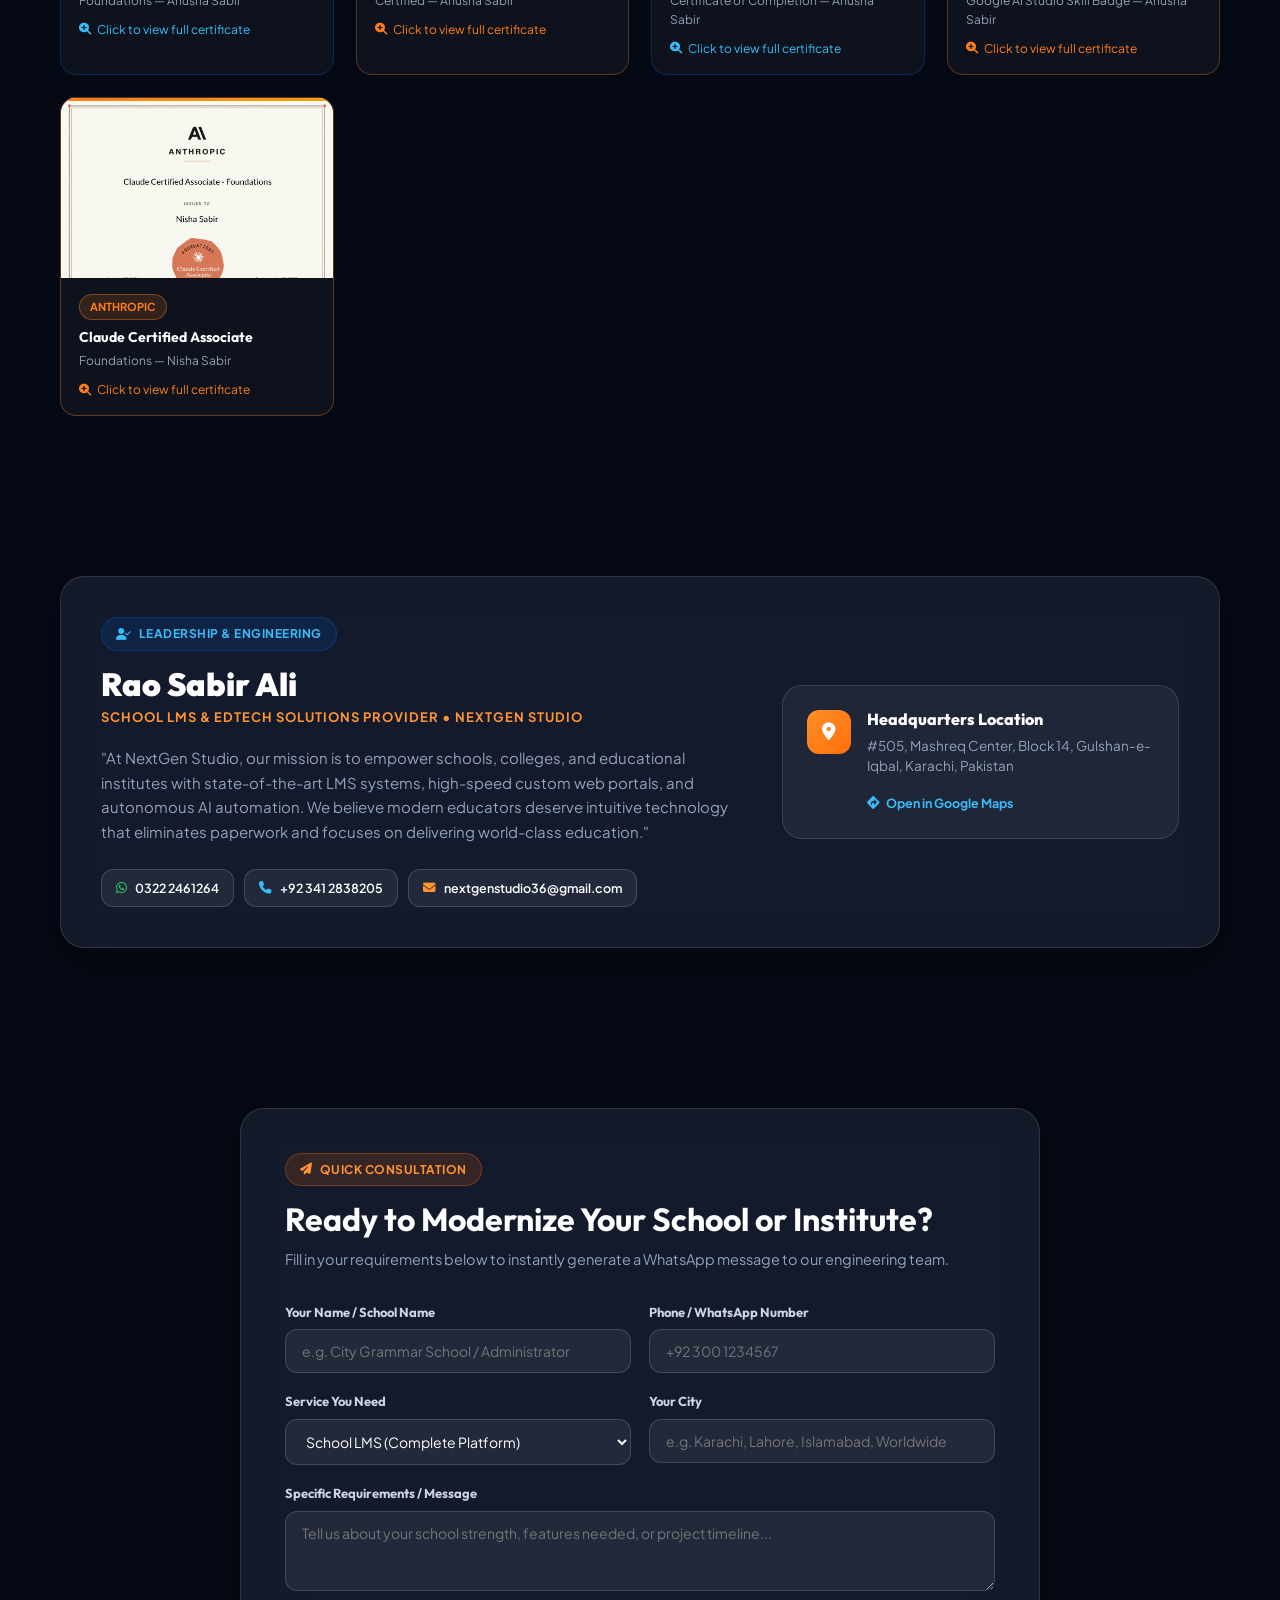
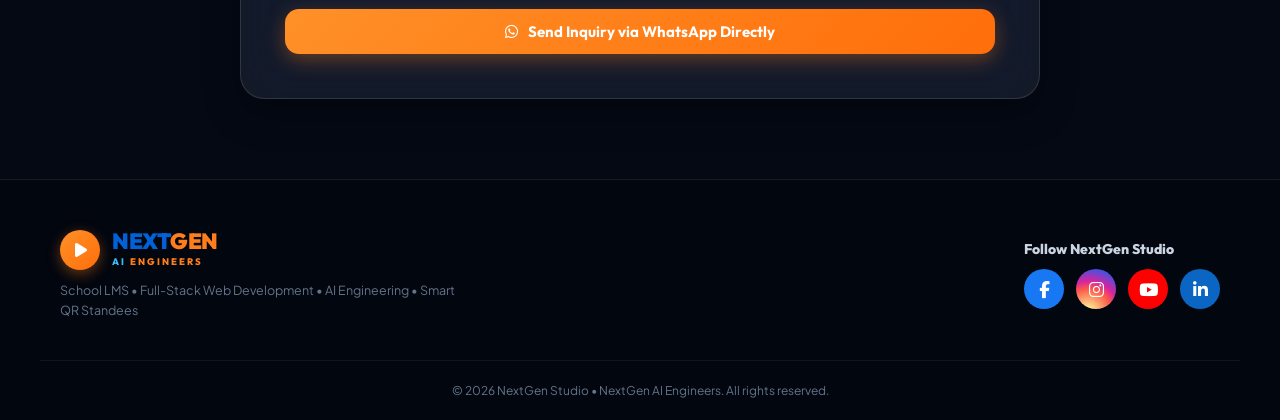
==== commit e888b404: "Fix card name overflow (word-break), fix cert lightbox to show full image, add Nisha Anthropic cert" ====
--- a/nextgen-ai-engineers/index.html
+++ b/nextgen-ai-engineers/index.html
@@ -613,19 +613,21 @@
 
       </div>
 
-      <!-- Certificate Lightbox Modal -->
-      <div id="certModal" onclick="closeCertModal()" style="display:none;position:fixed;top:0;left:0;width:100%;height:100%;background:rgba(0,0,0,0.88);z-index:9999;align-items:center;justify-content:center;padding:20px;backdrop-filter:blur(8px);">
-        <div onclick="event.stopPropagation()" style="position:relative;max-width:900px;width:100%;border-radius:20px;overflow:hidden;box-shadow:0 30px 80px rgba(0,0,0,0.7);">
-          <div style="position:absolute;top:0;left:0;right:0;background:linear-gradient(180deg,rgba(0,0,0,0.7),transparent);padding:16px 20px;display:flex;justify-content:space-between;align-items:flex-start;z-index:2;">
-            <div>
-              <div id="certModalTitle" style="font-family:'Outfit',sans-serif;font-weight:800;color:#fff;font-size:17px;margin-bottom:3px;"></div>
-              <div id="certModalSub" style="color:#94a3b8;font-size:12px;"></div>
-            </div>
-            <button onclick="closeCertModal()" style="background:rgba(255,255,255,0.15);border:none;color:#fff;width:36px;height:36px;border-radius:50%;cursor:pointer;font-size:16px;display:flex;align-items:center;justify-content:center;flex-shrink:0;">✕</button>
-          </div>
-          <img id="certModalImg" src="" alt="Certificate" style="width:100%;display:block;">
-        </div>
-        <p style="color:#64748b;font-size:12px;margin-top:14px;text-align:center;">Tap anywhere outside to close</p>
+      <!-- Certificate Lightbox Modal (Full Image View) -->
+      <div id="certModal" onclick="closeCertModal()" style="display:none;position:fixed;top:0;left:0;width:100%;height:100%;background:rgba(0,0,0,0.92);z-index:9999;align-items:flex-start;justify-content:center;padding:16px;backdrop-filter:blur(10px);overflow-y:auto;">
+        <div onclick="event.stopPropagation()" style="position:relative;max-width:860px;width:100%;margin:auto;border-radius:16px;overflow:hidden;box-shadow:0 30px 80px rgba(0,0,0,0.7);margin-top:20px;margin-bottom:20px;">
+          <!-- Header bar -->
+          <div style="background:linear-gradient(135deg,rgba(1,98,216,0.9),rgba(30,15,60,0.9));padding:14px 18px;display:flex;justify-content:space-between;align-items:center;gap:12px;">
+            <div style="min-width:0;">
+              <div id="certModalTitle" style="font-family:'Outfit',sans-serif;font-weight:800;color:#fff;font-size:15px;white-space:nowrap;overflow:hidden;text-overflow:ellipsis;"></div>
+              <div id="certModalSub" style="color:#94a3b8;font-size:12px;margin-top:2px;"></div>
+            </div>
+            <button onclick="closeCertModal()" style="background:rgba(255,255,255,0.15);border:1.5px solid rgba(255,255,255,0.25);color:#fff;width:34px;height:34px;border-radius:50%;cursor:pointer;font-size:15px;display:flex;align-items:center;justify-content:center;flex-shrink:0;transition:background 0.2s;" onmouseover="this.style.background='rgba(255,255,255,0.3)'" onmouseout="this.style.background='rgba(255,255,255,0.15)'">✕</button>
+          </div>
+          <!-- Full certificate image — no height limit, shows completely -->
+          <img id="certModalImg" src="" alt="Certificate" style="width:100%;height:auto;display:block;border:none;">
+        </div>
+        <p style="color:#475569;font-size:12px;text-align:center;margin-top:10px;margin-bottom:16px;width:100%;">Tap anywhere outside to close</p>
       </div>
 
     </div>
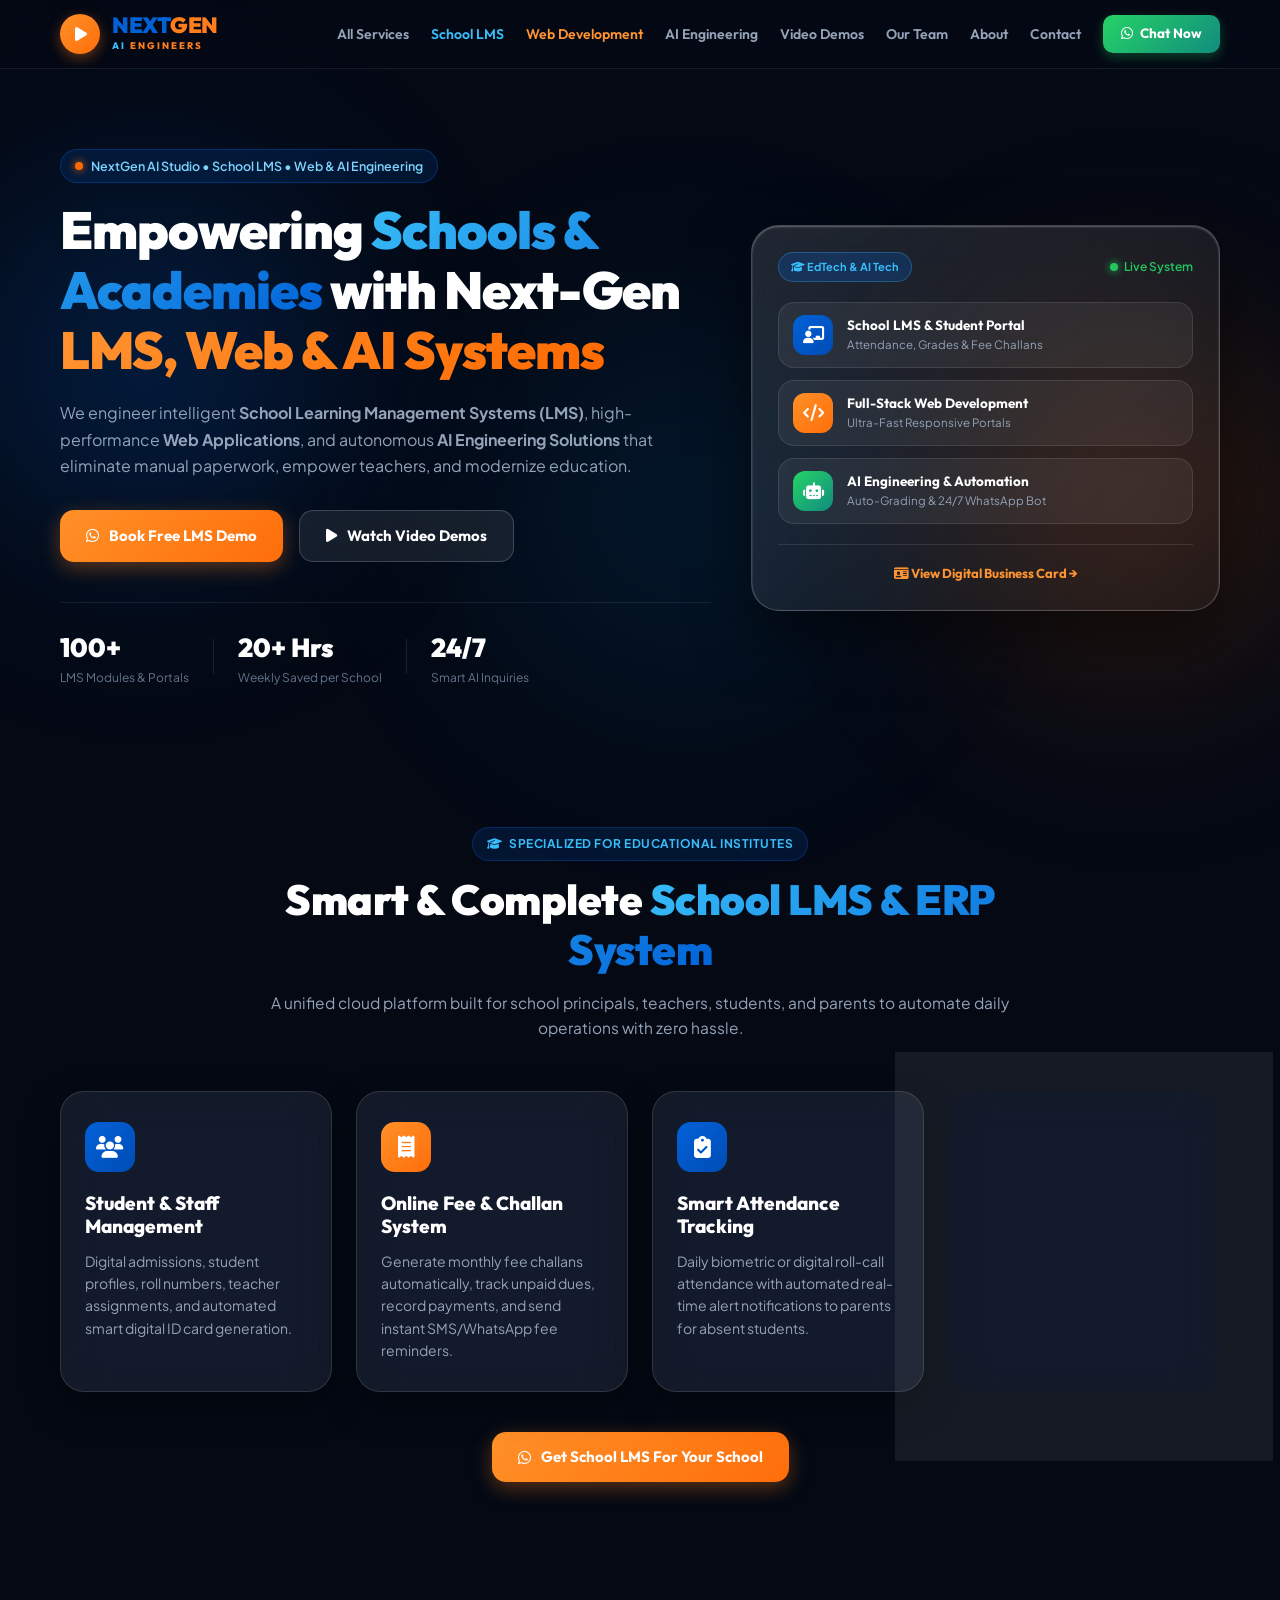
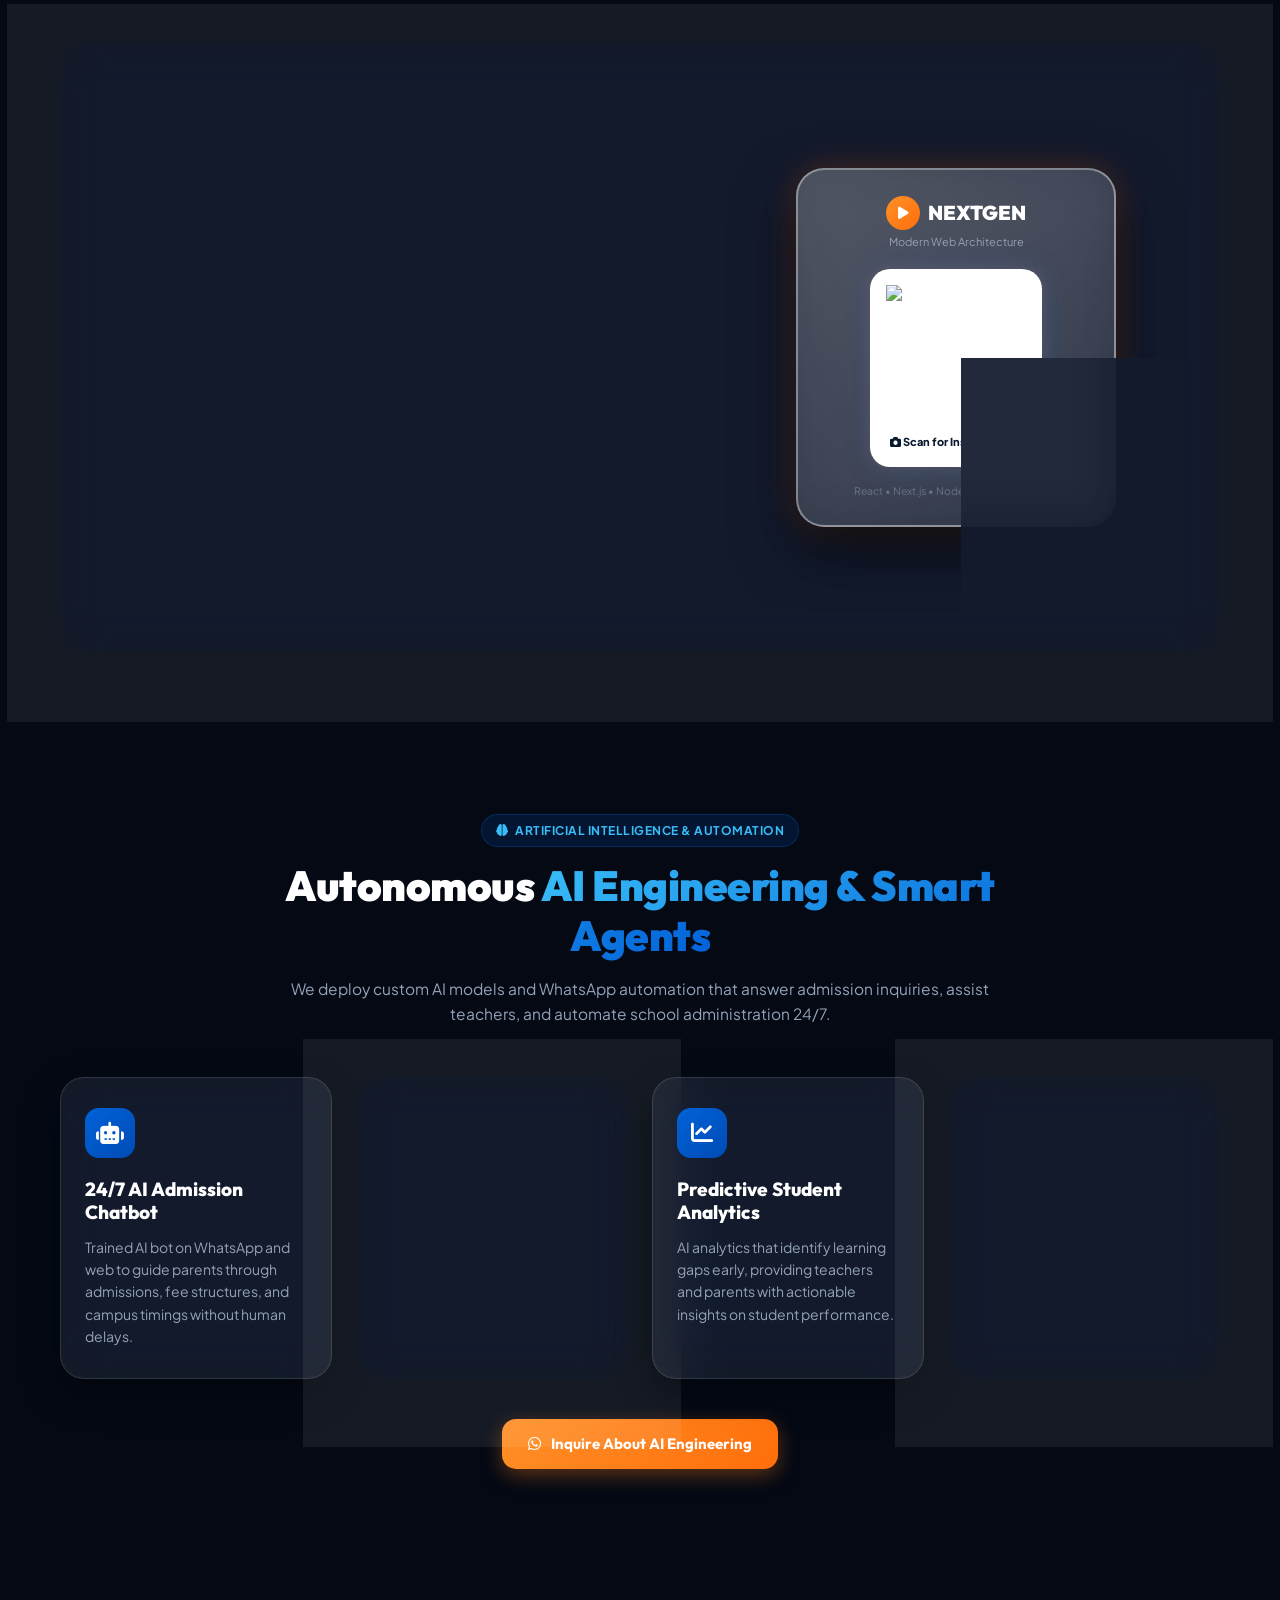
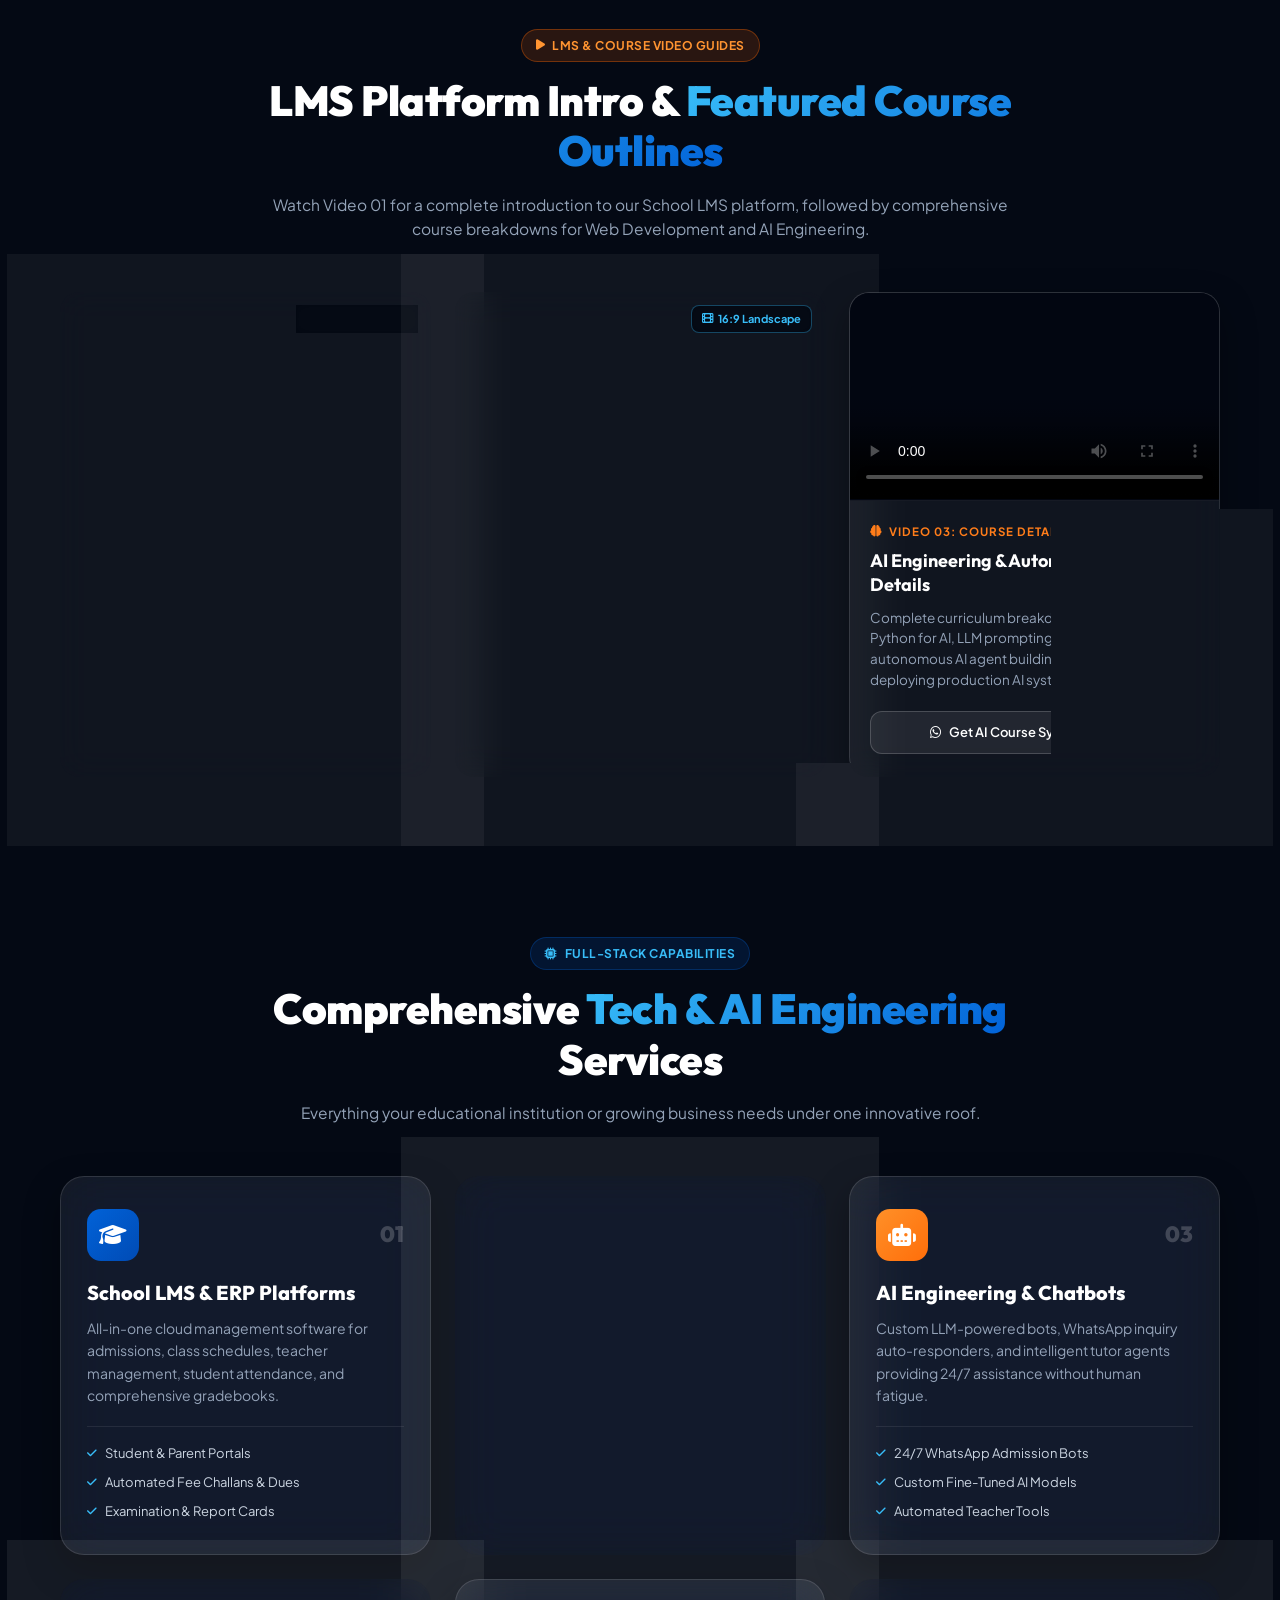
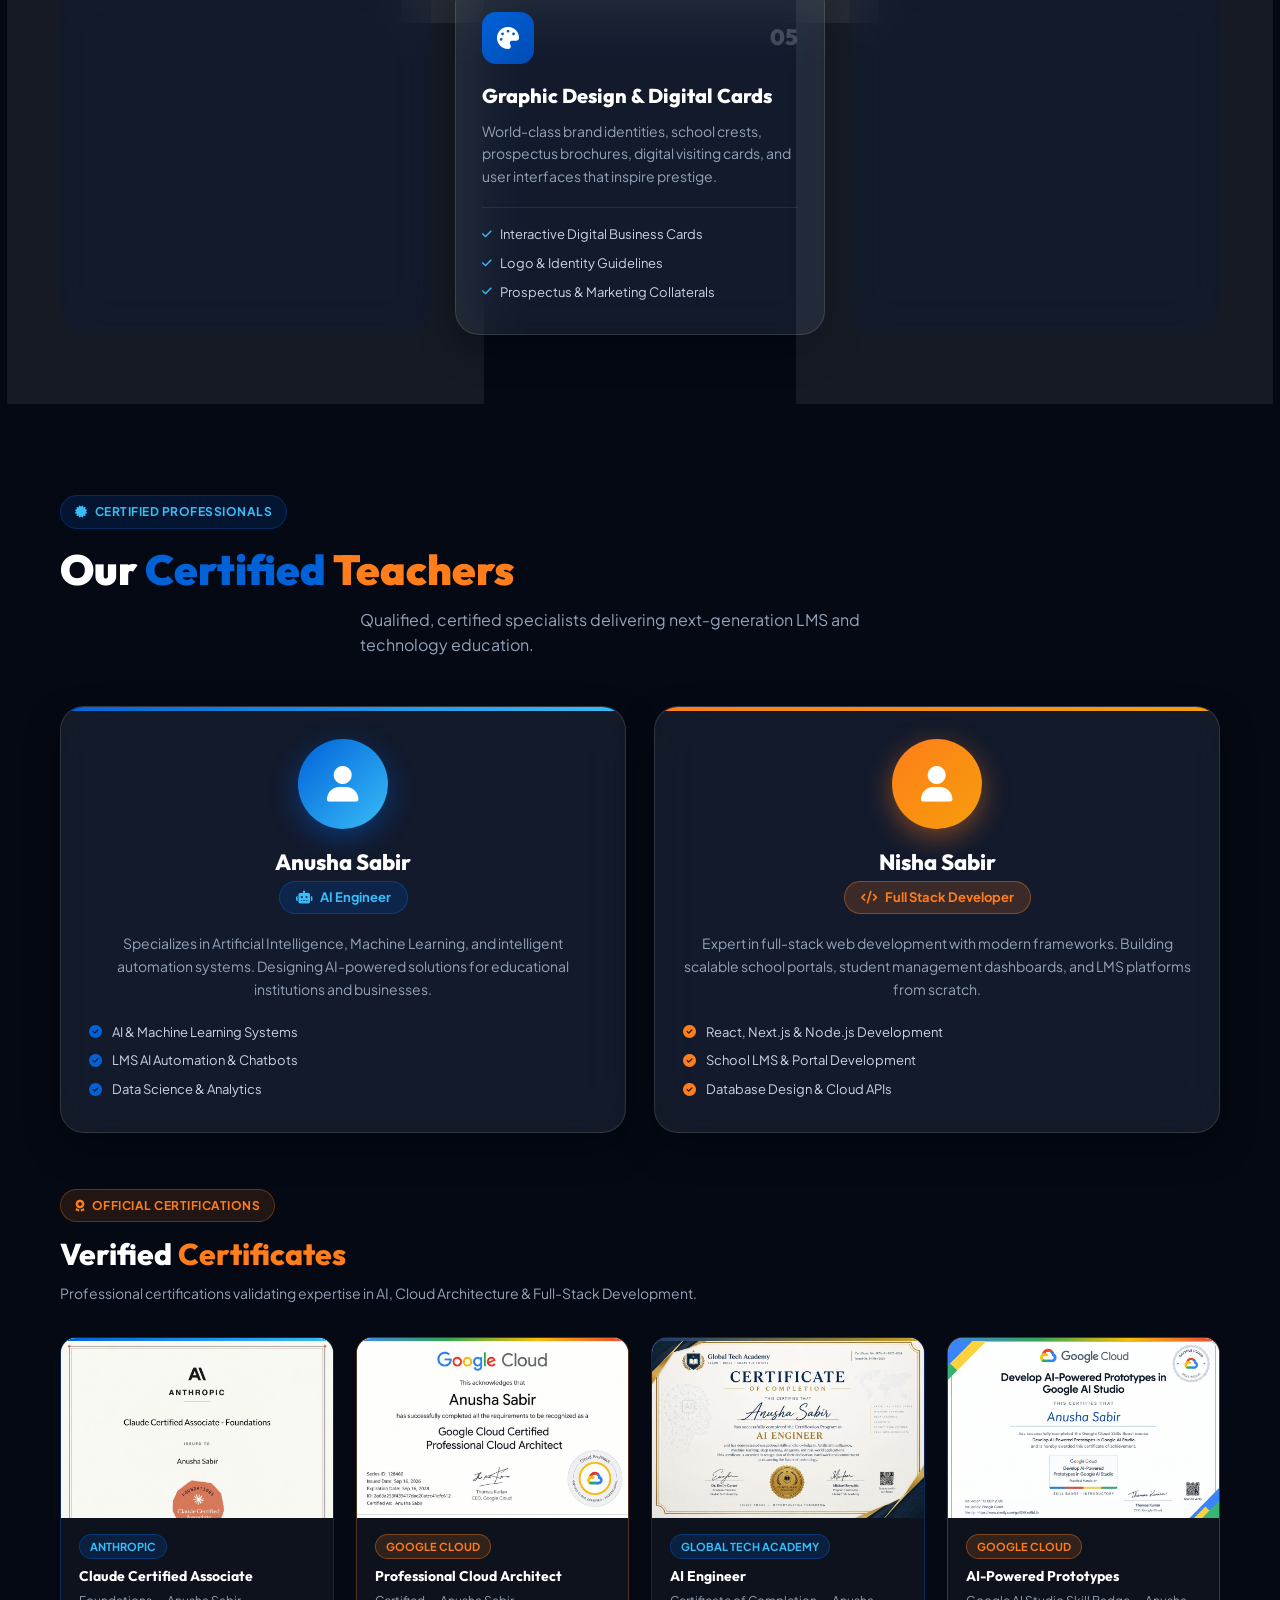
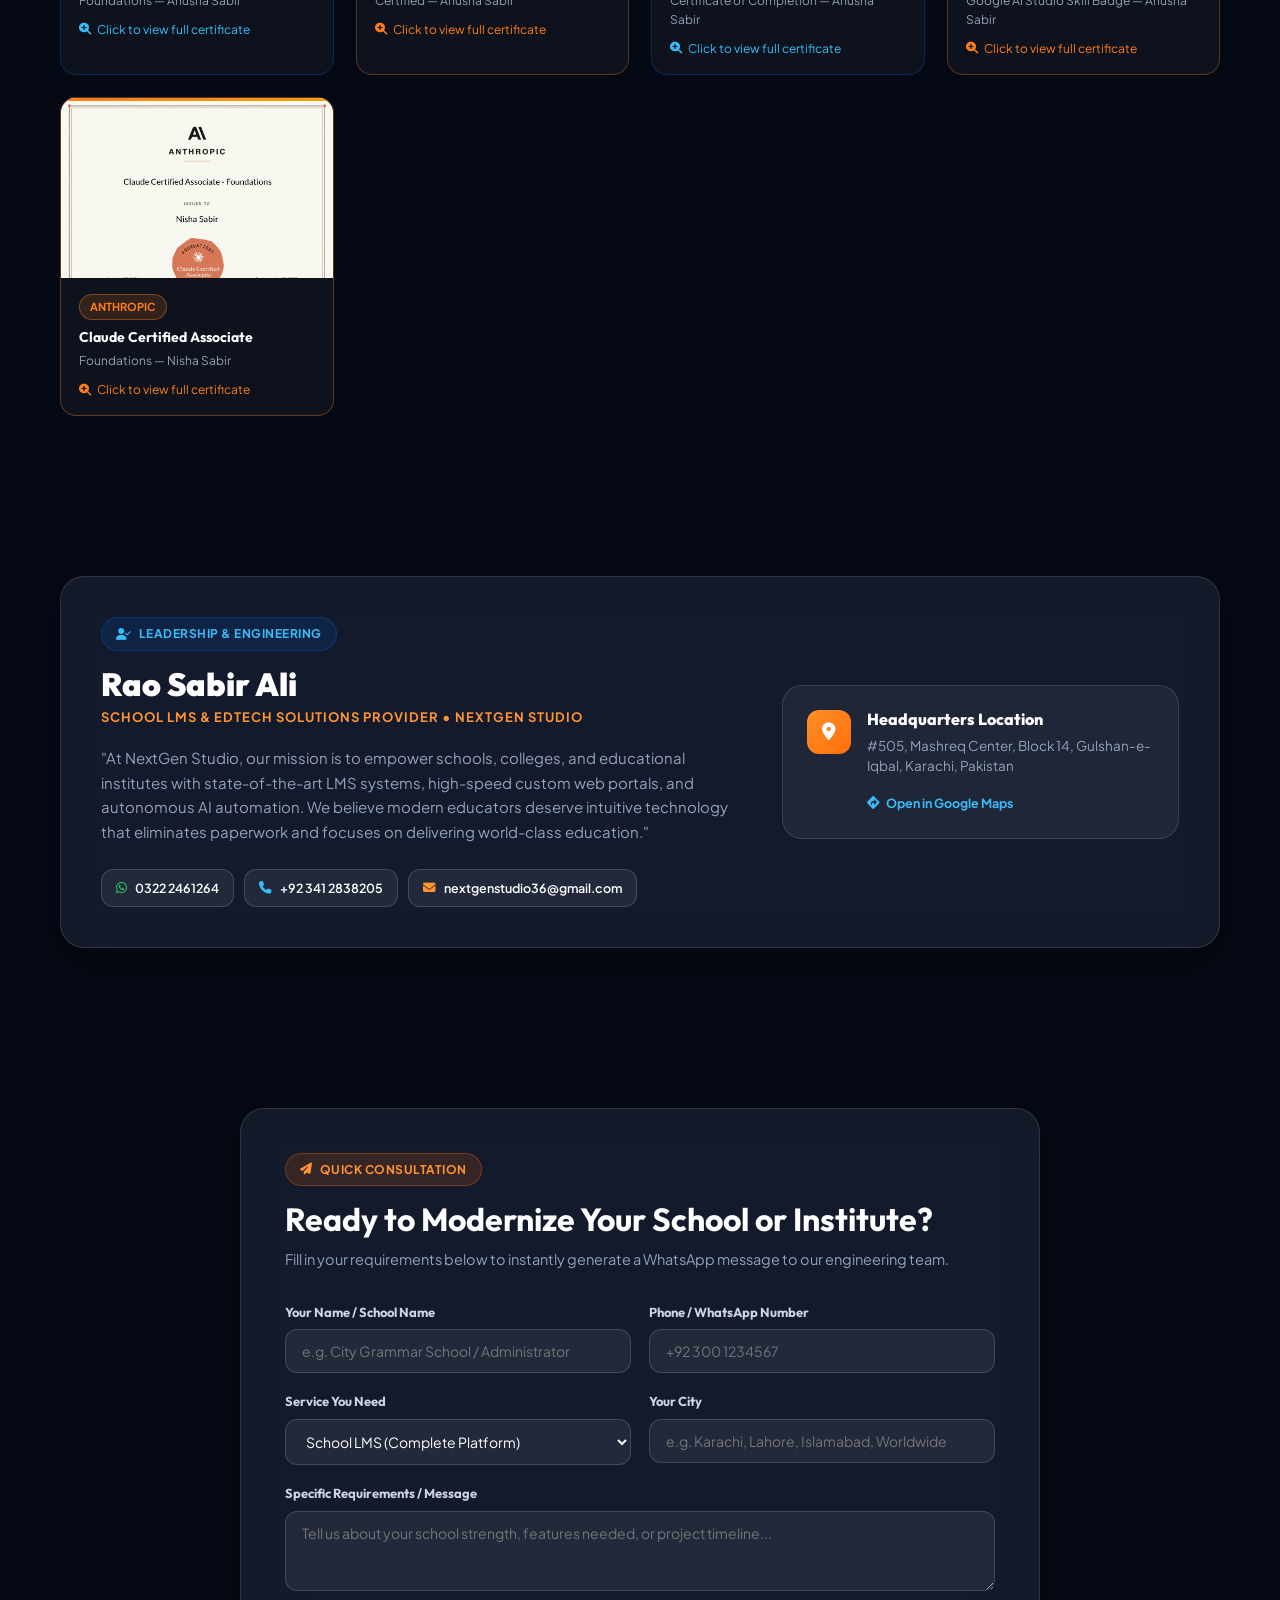
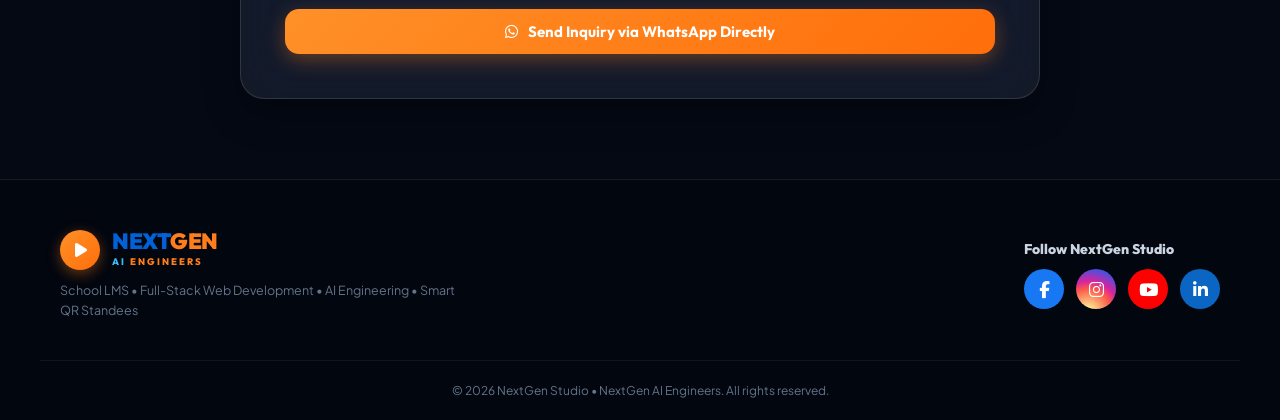
==== commit 068e785d: "Upgrade certificate lightbox with full-screen mobile view, 2x Zoom, and Landscape rotation for mobil" ====
--- a/nextgen-ai-engineers/index.html
+++ b/nextgen-ai-engineers/index.html
@@ -613,41 +613,370 @@
 
       </div>
 
-      <!-- Certificate Lightbox Modal (Full Image View) -->
-      <div id="certModal" onclick="closeCertModal()" style="display:none;position:fixed;top:0;left:0;width:100%;height:100%;background:rgba(0,0,0,0.92);z-index:9999;align-items:flex-start;justify-content:center;padding:16px;backdrop-filter:blur(10px);overflow-y:auto;">
-        <div onclick="event.stopPropagation()" style="position:relative;max-width:860px;width:100%;margin:auto;border-radius:16px;overflow:hidden;box-shadow:0 30px 80px rgba(0,0,0,0.7);margin-top:20px;margin-bottom:20px;">
-          <!-- Header bar -->
-          <div style="background:linear-gradient(135deg,rgba(1,98,216,0.9),rgba(30,15,60,0.9));padding:14px 18px;display:flex;justify-content:space-between;align-items:center;gap:12px;">
-            <div style="min-width:0;">
-              <div id="certModalTitle" style="font-family:'Outfit',sans-serif;font-weight:800;color:#fff;font-size:15px;white-space:nowrap;overflow:hidden;text-overflow:ellipsis;"></div>
-              <div id="certModalSub" style="color:#94a3b8;font-size:12px;margin-top:2px;"></div>
-            </div>
-            <button onclick="closeCertModal()" style="background:rgba(255,255,255,0.15);border:1.5px solid rgba(255,255,255,0.25);color:#fff;width:34px;height:34px;border-radius:50%;cursor:pointer;font-size:15px;display:flex;align-items:center;justify-content:center;flex-shrink:0;transition:background 0.2s;" onmouseover="this.style.background='rgba(255,255,255,0.3)'" onmouseout="this.style.background='rgba(255,255,255,0.15)'">✕</button>
-          </div>
-          <!-- Full certificate image — no height limit, shows completely -->
-          <img id="certModalImg" src="" alt="Certificate" style="width:100%;height:auto;display:block;border:none;">
-        </div>
-        <p style="color:#475569;font-size:12px;text-align:center;margin-top:10px;margin-bottom:16px;width:100%;">Tap anywhere outside to close</p>
+      <!-- Certificate Lightbox Modal (Ultra HD Full-Screen Responsive Viewer) -->
+      <style>
+        .cert-modal-overlay {
+          display: none;
+          position: fixed;
+          inset: 0;
+          width: 100vw;
+          height: 100vh;
+          background: rgba(3, 8, 20, 0.97);
+          z-index: 99999;
+          backdrop-filter: blur(14px);
+          -webkit-backdrop-filter: blur(14px);
+          overflow: hidden;
+          flex-direction: column;
+        }
+        .cert-modal-overlay.active {
+          display: flex;
+        }
+        .cert-modal-header {
+          width: 100%;
+          background: rgba(10, 22, 45, 0.92);
+          border-bottom: 1px solid rgba(255, 255, 255, 0.12);
+          padding: 12px 18px;
+          display: flex;
+          justify-content: space-between;
+          align-items: center;
+          gap: 10px;
+          flex-shrink: 0;
+          z-index: 10;
+        }
+        .cert-header-info {
+          min-width: 0;
+          flex: 1;
+        }
+        .cert-header-title {
+          font-family: 'Outfit', sans-serif;
+          font-weight: 800;
+          color: #ffffff;
+          font-size: 15px;
+          white-space: nowrap;
+          overflow: hidden;
+          text-overflow: ellipsis;
+        }
+        .cert-header-sub {
+          color: #94a3b8;
+          font-size: 12px;
+          margin-top: 2px;
+          white-space: nowrap;
+          overflow: hidden;
+          text-overflow: ellipsis;
+        }
+        .cert-header-actions {
+          display: flex;
+          align-items: center;
+          gap: 8px;
+          flex-shrink: 0;
+        }
+        .cert-action-btn {
+          background: rgba(255, 255, 255, 0.1);
+          border: 1px solid rgba(255, 255, 255, 0.2);
+          color: #ffffff;
+          padding: 7px 12px;
+          border-radius: 9px;
+          font-size: 12px;
+          font-weight: 600;
+          cursor: pointer;
+          display: inline-flex;
+          align-items: center;
+          gap: 6px;
+          transition: all 0.2s;
+          text-decoration: none;
+          font-family: 'Plus Jakarta Sans', sans-serif;
+        }
+        .cert-action-btn:hover {
+          background: rgba(255, 255, 255, 0.22);
+          color: #ffffff;
+          border-color: rgba(255, 255, 255, 0.4);
+        }
+        .cert-btn-zoom.active {
+          background: #0162d8;
+          border-color: #38bdf8;
+          color: #ffffff;
+        }
+        .cert-btn-rotate.active {
+          background: #ff7d1a;
+          border-color: #f59e0b;
+          color: #ffffff;
+        }
+        .cert-btn-close {
+          width: 36px;
+          height: 36px;
+          border-radius: 50%;
+          padding: 0;
+          justify-content: center;
+          background: rgba(239, 68, 68, 0.18);
+          border-color: rgba(239, 68, 68, 0.4);
+          color: #fca5a5;
+          font-size: 16px;
+        }
+        .cert-btn-close:hover {
+          background: rgba(239, 68, 68, 0.45);
+          color: #ffffff;
+        }
+        .cert-modal-viewport {
+          flex: 1;
+          width: 100%;
+          overflow: auto;
+          -webkit-overflow-scrolling: touch;
+          display: flex;
+          align-items: center;
+          justify-content: center;
+          padding: 16px;
+          position: relative;
+          touch-action: pan-x pan-y pinch-zoom;
+        }
+        .cert-img-wrapper {
+          position: relative;
+          max-width: 960px;
+          width: 100%;
+          margin: auto;
+          display: flex;
+          justify-content: center;
+          align-items: center;
+          transition: width 0.25s ease, transform 0.25s ease;
+        }
+        .cert-img-element {
+          width: 100%;
+          height: auto;
+          max-height: 82vh;
+          object-fit: contain;
+          border-radius: 12px;
+          box-shadow: 0 20px 60px rgba(0, 0, 0, 0.85), 0 0 0 1px rgba(255, 255, 255, 0.18);
+          display: block;
+          cursor: zoom-in;
+          transition: transform 0.25s ease, max-height 0.25s ease;
+        }
+        /* Mobile & desktop zoomed state */
+        .cert-img-wrapper.is-zoomed {
+          max-width: none !important;
+          width: 200% !important;
+          min-width: 720px;
+        }
+        .cert-img-wrapper.is-zoomed .cert-img-element {
+          max-height: none !important;
+          cursor: zoom-out;
+        }
+        /* Rotated landscape state for vertical mobile phone */
+        .cert-img-wrapper.is-rotated {
+          transform: rotate(90deg) scale(1.35);
+          margin: 90px auto;
+        }
+        .cert-modal-footer {
+          padding: 8px 16px;
+          background: rgba(6, 14, 30, 0.9);
+          border-top: 1px solid rgba(255, 255, 255, 0.08);
+          display: flex;
+          justify-content: center;
+          align-items: center;
+          gap: 16px;
+          flex-shrink: 0;
+        }
+        .cert-footer-tip {
+          color: #94a3b8;
+          font-size: 11.5px;
+          display: flex;
+          align-items: center;
+          gap: 6px;
+        }
+
+        @media (max-width: 768px) {
+          .cert-modal-viewport {
+            padding: 8px 6px;
+          }
+          .cert-modal-header {
+            padding: 10px 12px;
+          }
+          .cert-header-title {
+            font-size: 13.5px;
+          }
+          .cert-header-sub {
+            font-size: 11px;
+          }
+          .cert-action-btn span.btn-label-text {
+            display: none;
+          }
+          .cert-action-btn {
+            padding: 6px 9px;
+            font-size: 12px;
+          }
+          .cert-img-element {
+            border-radius: 8px;
+            max-height: 80vh;
+          }
+          .cert-img-wrapper.is-zoomed {
+            width: 230% !important;
+            min-width: 680px;
+          }
+        }
+      </style>
+
+      <div id="certModal" class="cert-modal-overlay" onclick="onCertOverlayClick(event)">
+        <!-- Top Toolbar -->
+        <div class="cert-modal-header" onclick="event.stopPropagation()">
+          <div class="cert-header-info">
+            <div id="certModalTitle" class="cert-header-title"></div>
+            <div id="certModalSub" class="cert-header-sub"></div>
+          </div>
+          <div class="cert-header-actions">
+            <!-- Zoom 2x Button -->
+            <button type="button" id="certZoomBtn" class="cert-action-btn cert-btn-zoom" onclick="toggleCertZoom()" title="Zoom in to read clearly (Bada Karein)">
+              <i class="fa-solid fa-magnifying-glass-plus" id="certZoomIcon"></i>
+              <span class="btn-label-text" id="certZoomText">Zoom 2x</span>
+            </button>
+            <!-- Rotate 90deg for Full Mobile Screen -->
+            <button type="button" id="certRotateBtn" class="cert-action-btn cert-btn-rotate" onclick="toggleCertRotate()" title="Rotate to fill phone screen (Full View)">
+              <i class="fa-solid fa-rotate"></i>
+              <span class="btn-label-text">Rotate</span>
+            </button>
+            <!-- Open Raw HD File -->
+            <a id="certHdLink" href="" target="_blank" class="cert-action-btn" title="Open full raw image in browser">
+              <i class="fa-solid fa-arrow-up-right-from-square"></i>
+              <span class="btn-label-text">HD</span>
+            </a>
+            <!-- Close Button -->
+            <button type="button" class="cert-action-btn cert-btn-close" onclick="closeCertModal()" title="Close">
+              <i class="fa-solid fa-xmark"></i>
+            </button>
+          </div>
+        </div>
+
+        <!-- Viewport with Touch Scroll & Tap-to-Zoom -->
+        <div class="cert-modal-viewport" id="certViewport" onclick="onCertViewportClick(event)">
+          <div class="cert-img-wrapper" id="certImgWrapper">
+            <img id="certModalImg" class="cert-img-element" src="" alt="Certificate" onclick="toggleCertZoom(event)">
+          </div>
+        </div>
+
+        <!-- Helpful Tip Footer -->
+        <div class="cert-modal-footer" onclick="event.stopPropagation()">
+          <span class="cert-footer-tip">
+            <i class="fa-solid fa-hand-pointer" style="color:#38bdf8;"></i> Tap photo to Zoom 2x &amp; Pan
+          </span>
+          <span class="cert-footer-tip" style="display:inline-flex;">
+            <i class="fa-solid fa-mobile-screen" style="color:#ff7d1a;"></i> Rotate for Full Screen
+          </span>
+        </div>
       </div>
 
     </div>
   </section>
 
   <script>
+    var isCertZoomed = false;
+    var isCertRotated = false;
+
     function openCertModal(imgSrc, title, issuer, name) {
       document.getElementById('certModalImg').src = imgSrc;
+      document.getElementById('certHdLink').href = imgSrc;
       document.getElementById('certModalTitle').textContent = title;
       document.getElementById('certModalSub').textContent = issuer + ' · ' + name;
+      
+      // Reset zoom and rotation state
+      resetCertView();
+
       var modal = document.getElementById('certModal');
-      modal.style.display = 'flex';
+      modal.classList.add('active');
       document.body.style.overflow = 'hidden';
     }
+
     function closeCertModal() {
-      document.getElementById('certModal').style.display = 'none';
+      var modal = document.getElementById('certModal');
+      modal.classList.remove('active');
       document.getElementById('certModalImg').src = '';
       document.body.style.overflow = '';
+      resetCertView();
     }
-    document.addEventListener('keydown', function(e) { if (e.key === 'Escape') closeCertModal(); });
+
+    function resetCertView() {
+      isCertZoomed = false;
+      isCertRotated = false;
+      var wrapper = document.getElementById('certImgWrapper');
+      if (wrapper) {
+        wrapper.classList.remove('is-zoomed');
+        wrapper.classList.remove('is-rotated');
+      }
+      updateCertButtons();
+    }
+
+    function toggleCertZoom(e) {
+      if (e) e.stopPropagation();
+      isCertZoomed = !isCertZoomed;
+      var wrapper = document.getElementById('certImgWrapper');
+      if (isCertZoomed) {
+        wrapper.classList.add('is-zoomed');
+        // If rotated, unrotate so scroll works cleanly
+        if (isCertRotated) {
+          isCertRotated = false;
+          wrapper.classList.remove('is-rotated');
+        }
+      } else {
+        wrapper.classList.remove('is-zoomed');
+      }
+      updateCertButtons();
+    }
+
+    function toggleCertRotate(e) {
+      if (e) e.stopPropagation();
+      isCertRotated = !isCertRotated;
+      var wrapper = document.getElementById('certImgWrapper');
+      if (isCertRotated) {
+        wrapper.classList.add('is-rotated');
+        if (isCertZoomed) {
+          isCertZoomed = false;
+          wrapper.classList.remove('is-zoomed');
+        }
+      } else {
+        wrapper.classList.remove('is-rotated');
+      }
+      updateCertButtons();
+    }
+
+    function updateCertButtons() {
+      var zoomBtn = document.getElementById('certZoomBtn');
+      var zoomIcon = document.getElementById('certZoomIcon');
+      var zoomText = document.getElementById('certZoomText');
+      var rotateBtn = document.getElementById('certRotateBtn');
+
+      if (zoomBtn && zoomIcon && zoomText) {
+        if (isCertZoomed) {
+          zoomBtn.classList.add('active');
+          zoomIcon.className = 'fa-solid fa-magnifying-glass-minus';
+          zoomText.textContent = 'Fit';
+        } else {
+          zoomBtn.classList.remove('active');
+          zoomIcon.className = 'fa-solid fa-magnifying-glass-plus';
+          zoomText.textContent = 'Zoom 2x';
+        }
+      }
+
+      if (rotateBtn) {
+        if (isCertRotated) {
+          rotateBtn.classList.add('active');
+        } else {
+          rotateBtn.classList.remove('active');
+        }
+      }
+    }
+
+    function onCertOverlayClick(e) {
+      if (e.target === document.getElementById('certModal')) {
+        closeCertModal();
+      }
+    }
+
+    function onCertViewportClick(e) {
+      // If clicking directly on viewport background (not on the image), close modal
+      if (e.target === document.getElementById('certViewport')) {
+        closeCertModal();
+      }
+    }
+
+    document.addEventListener('keydown', function(e) { 
+      if (e.key === 'Escape') closeCertModal(); 
+    });
   </script>
 
   <!-- ═══════════ FOUNDER PROFILE & ABOUT ═══════════ -->
